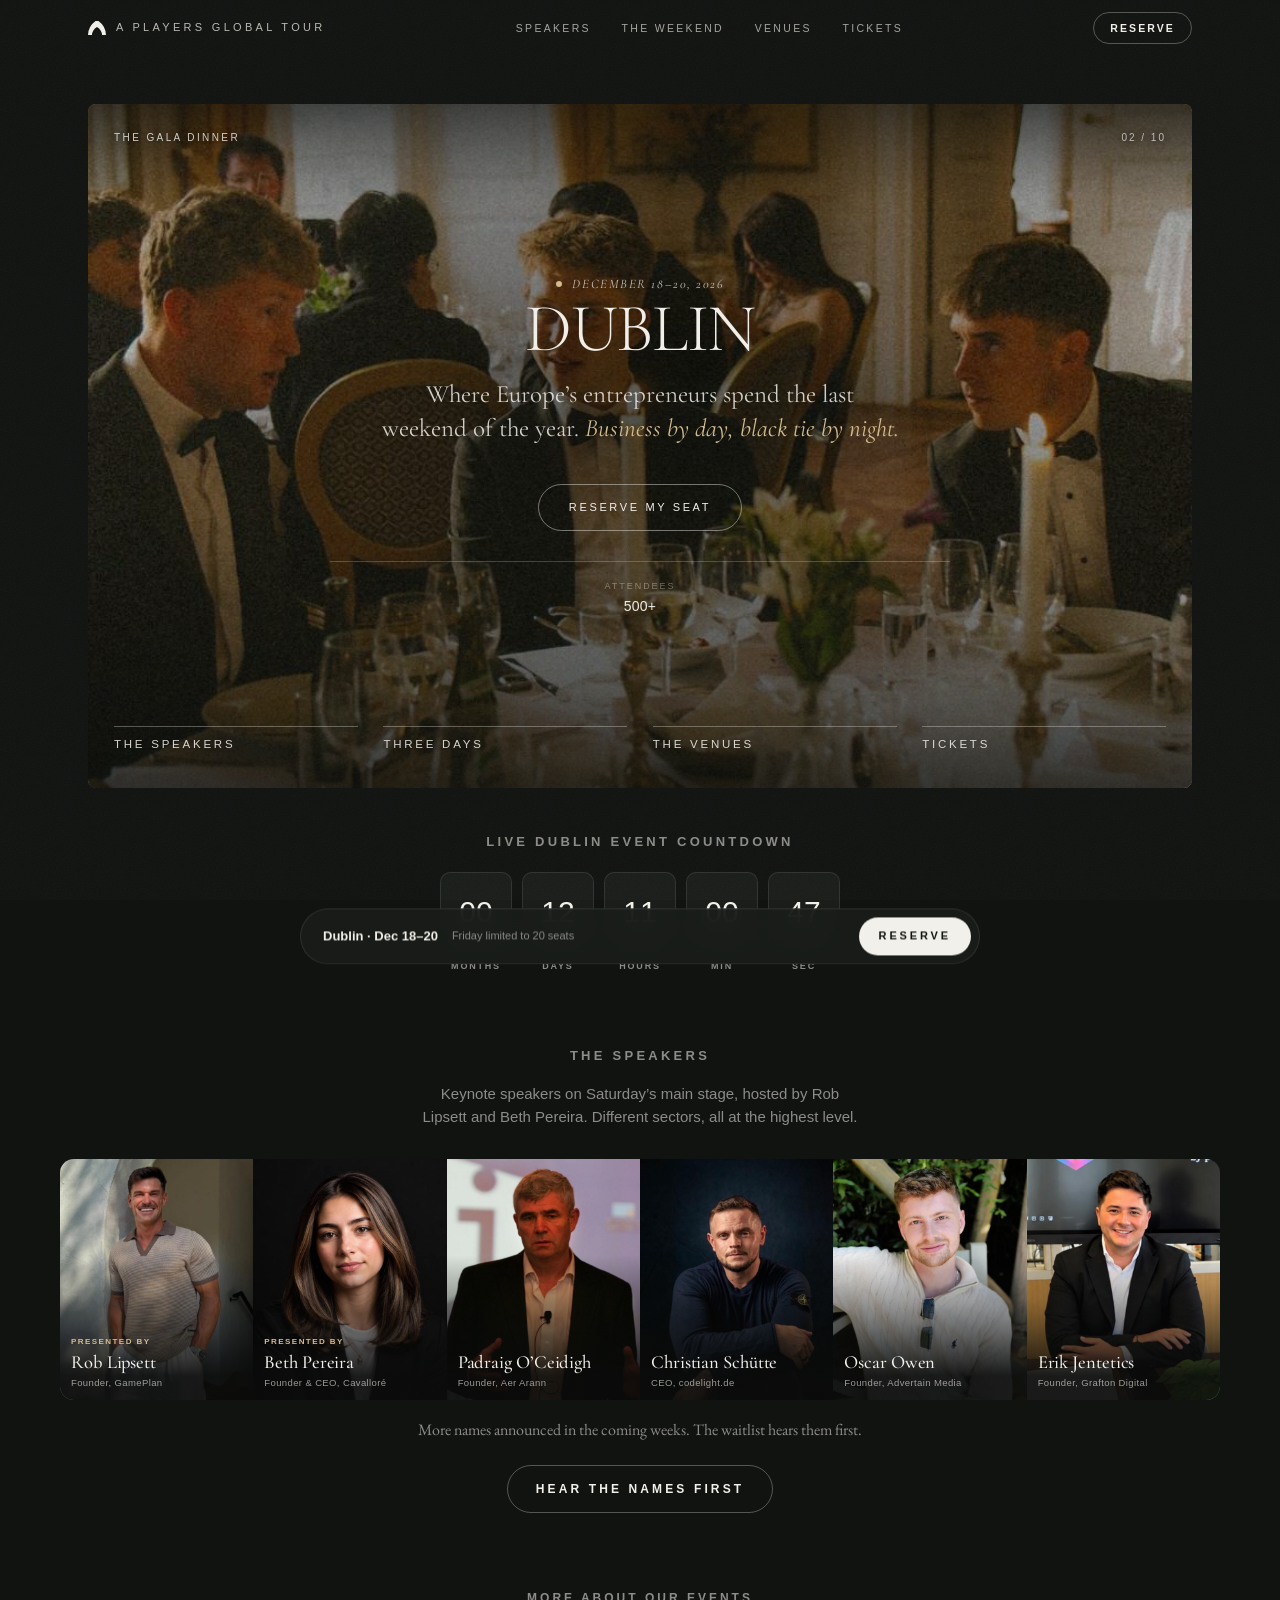
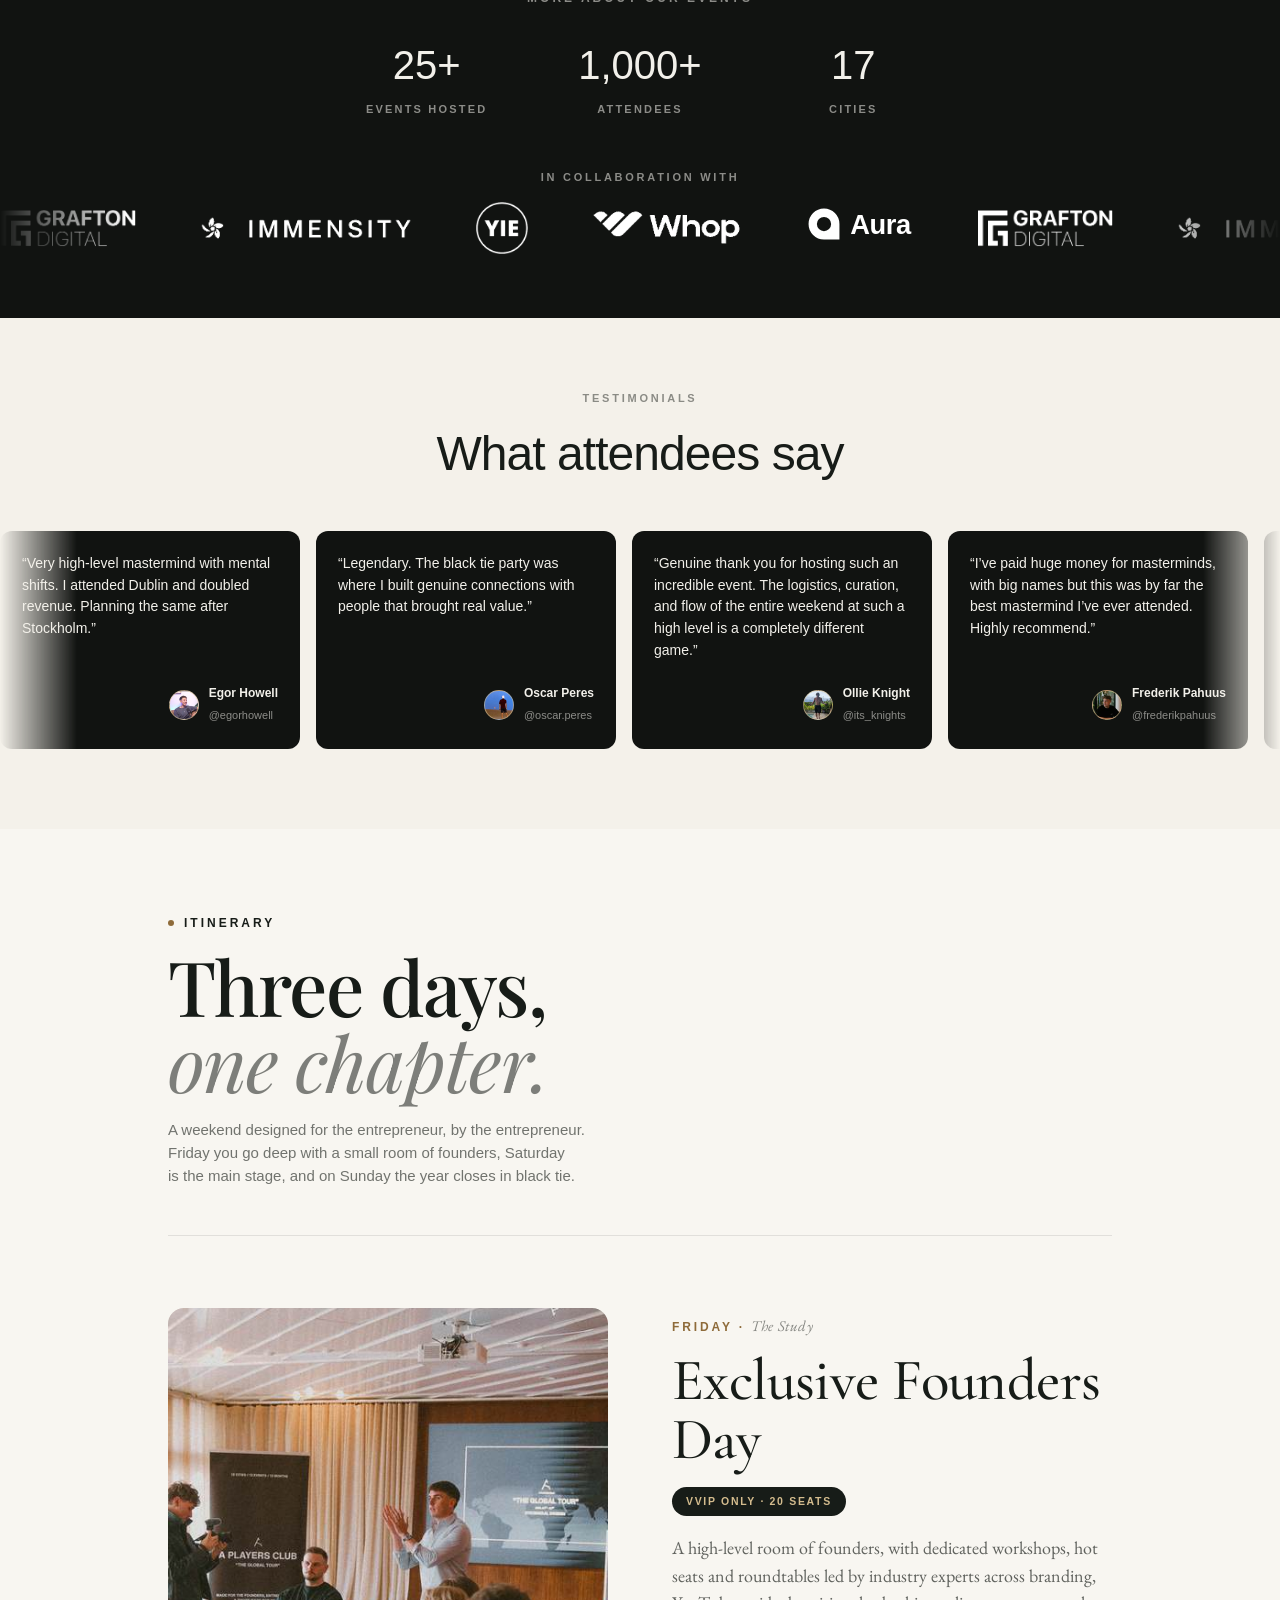
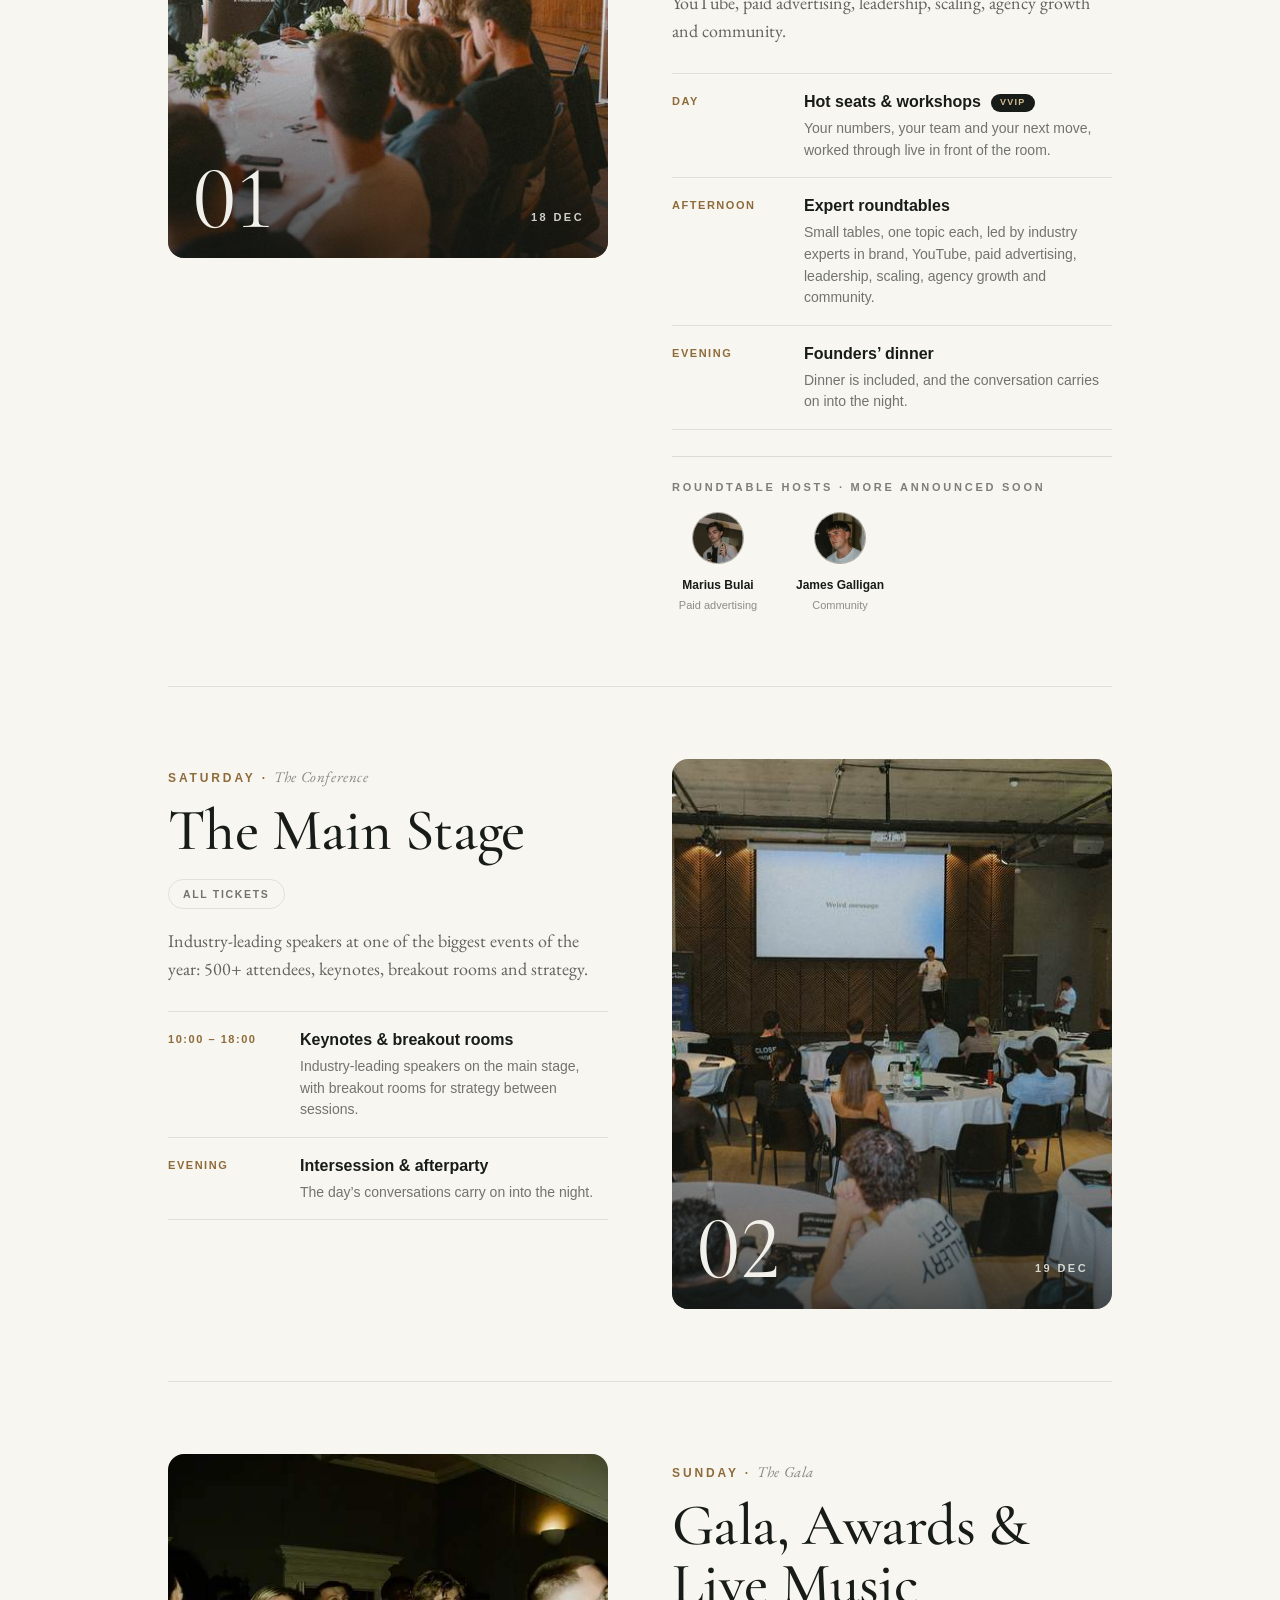
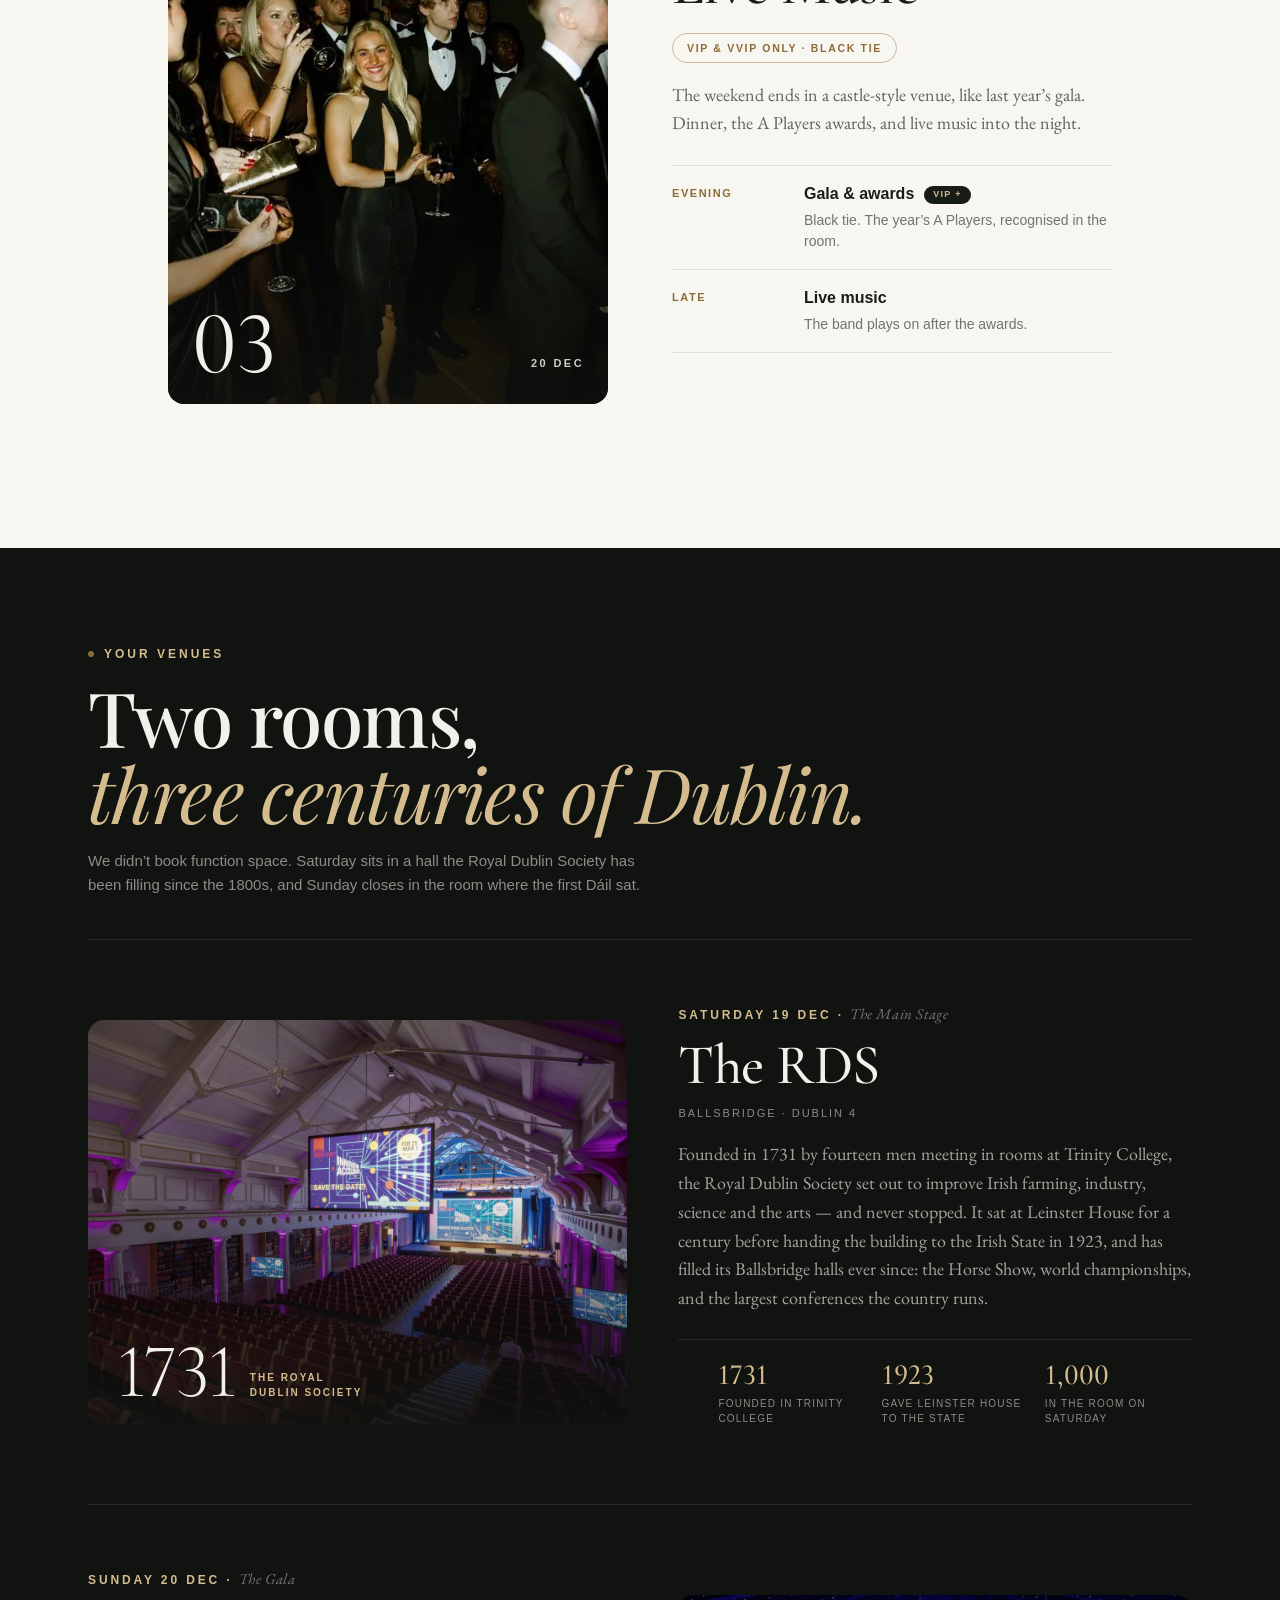
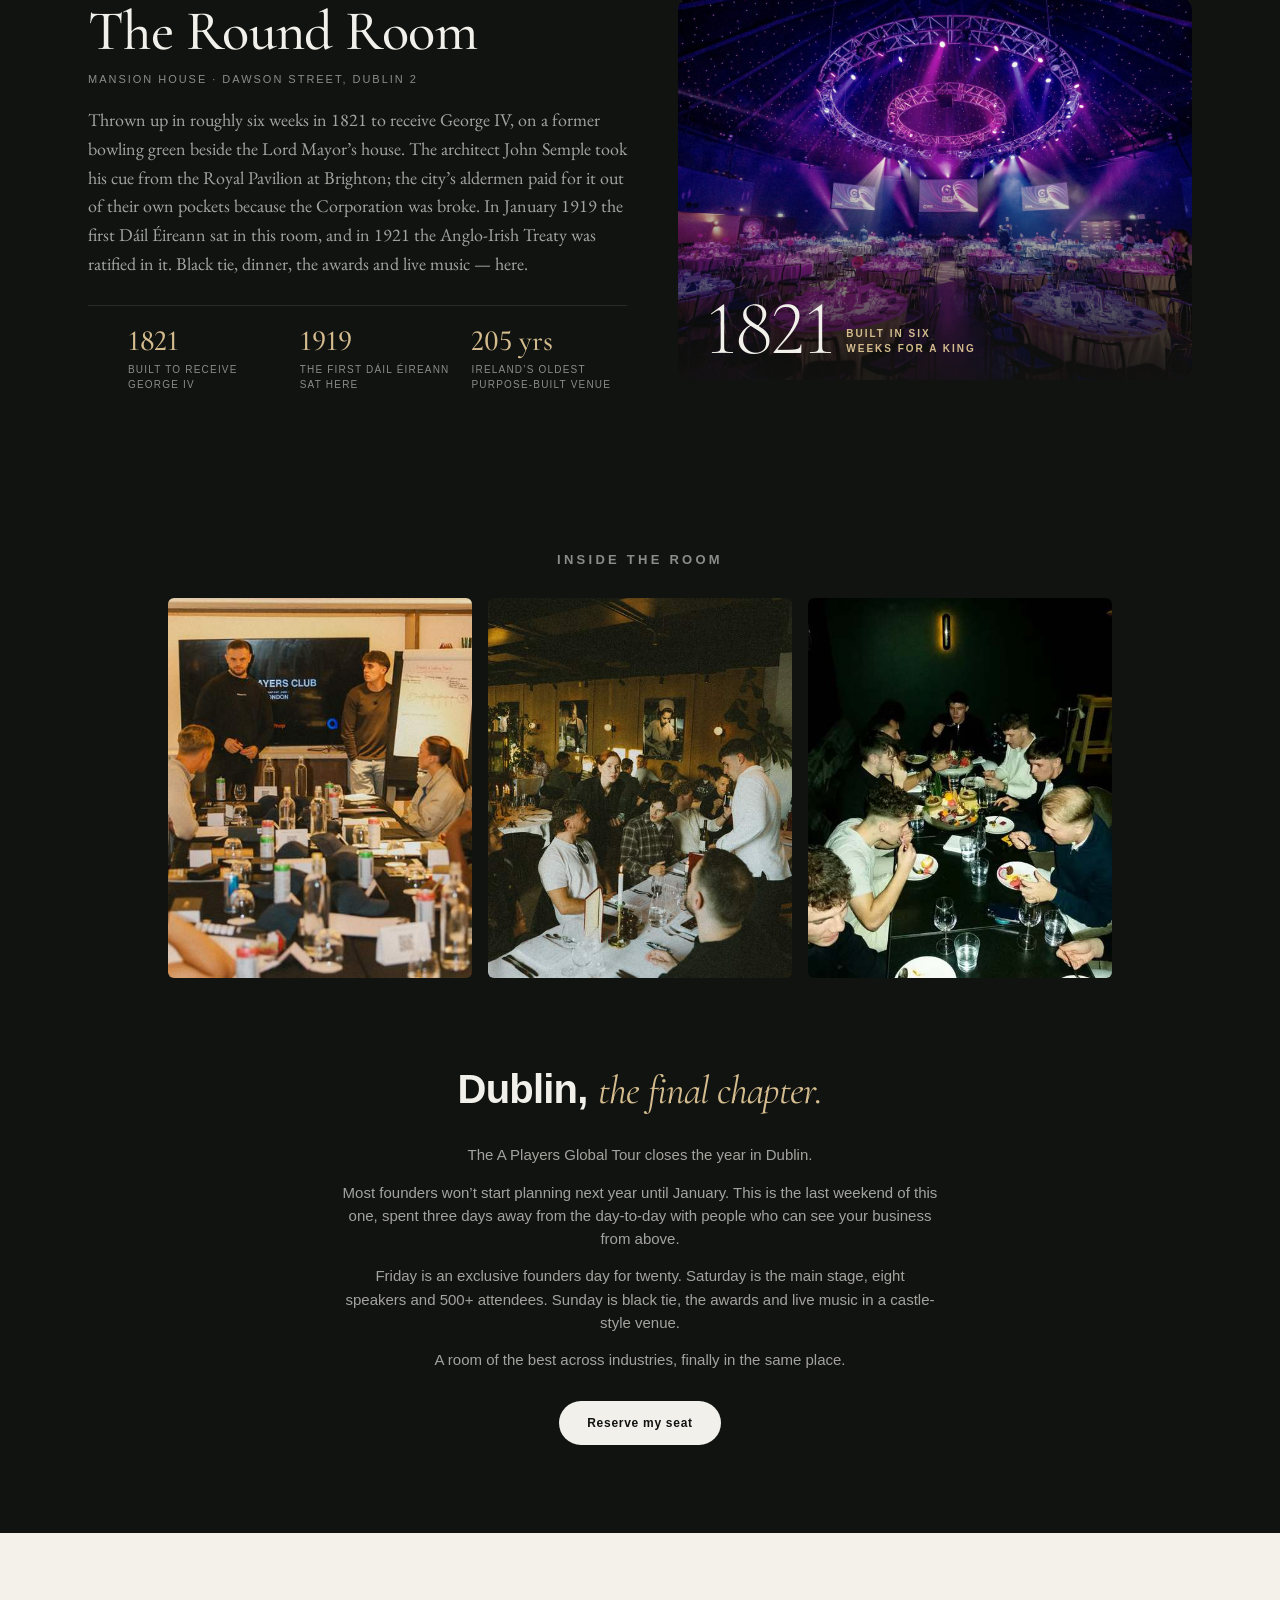
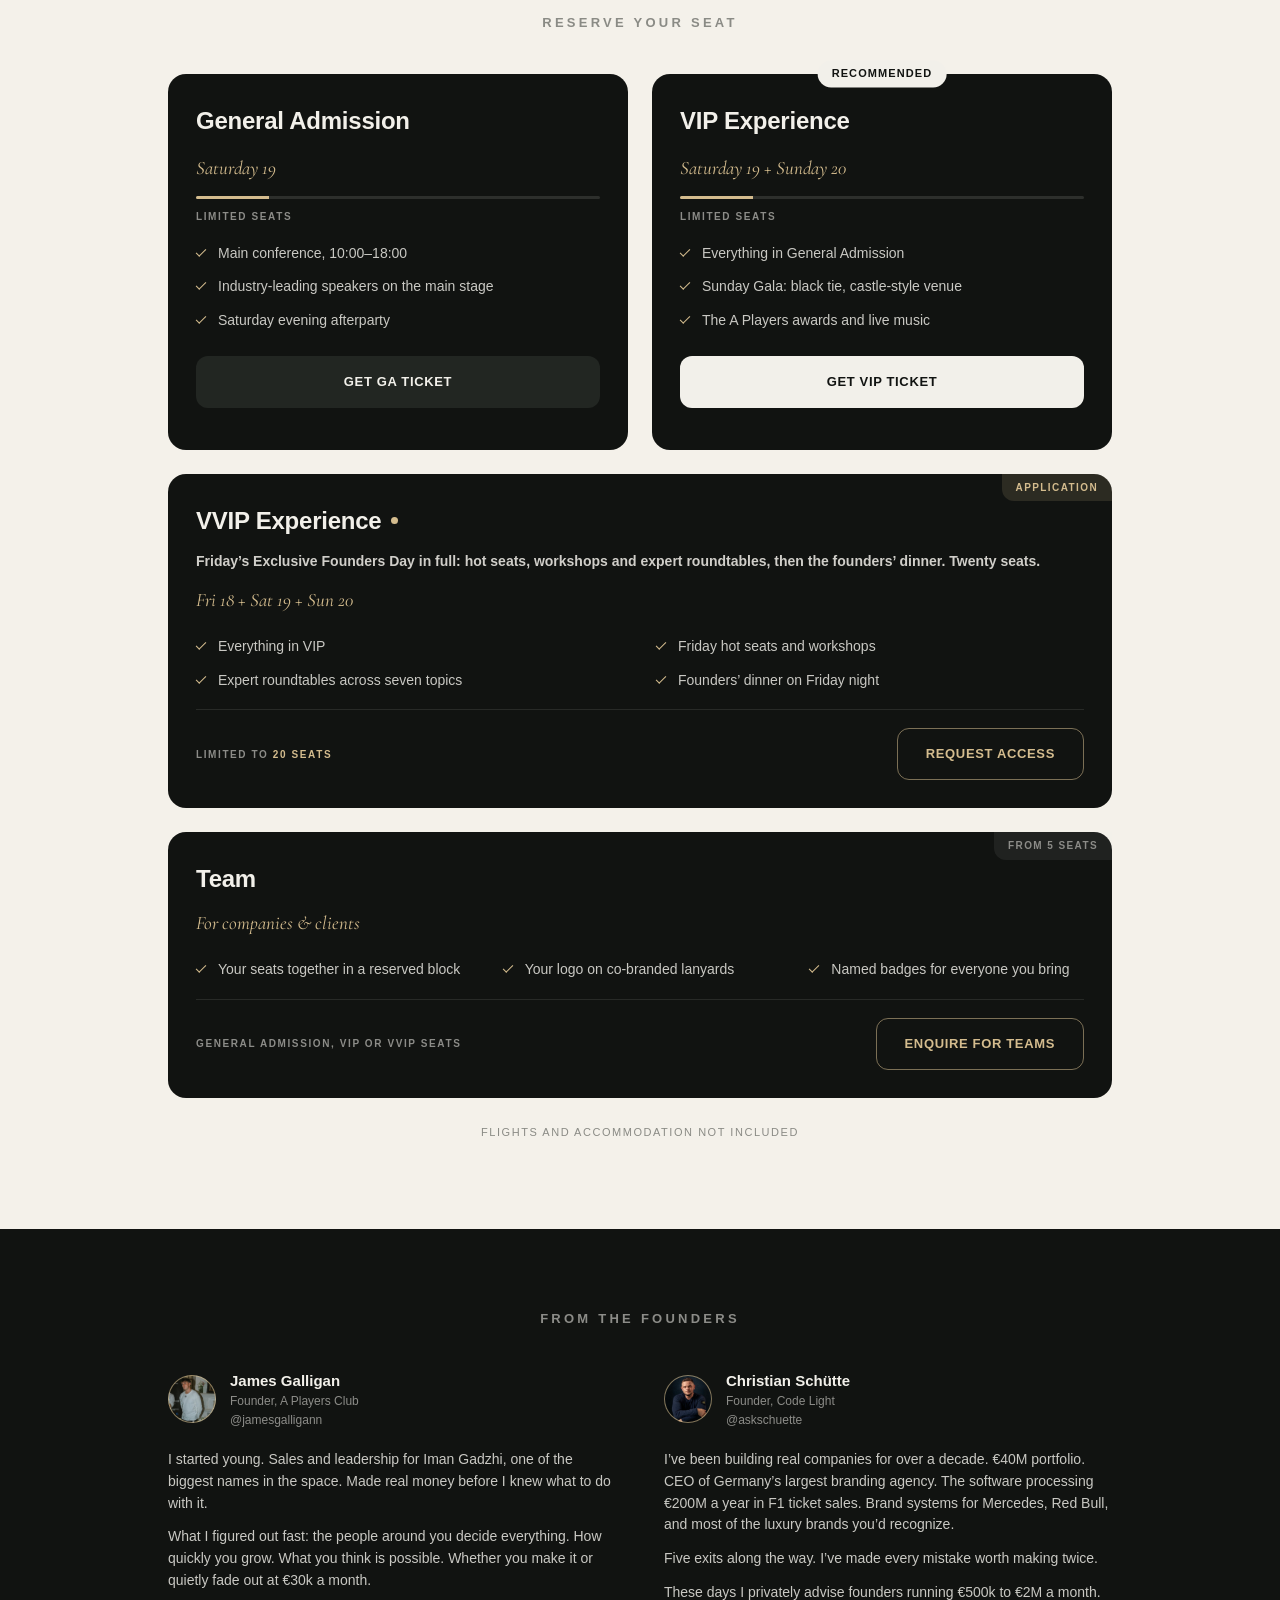
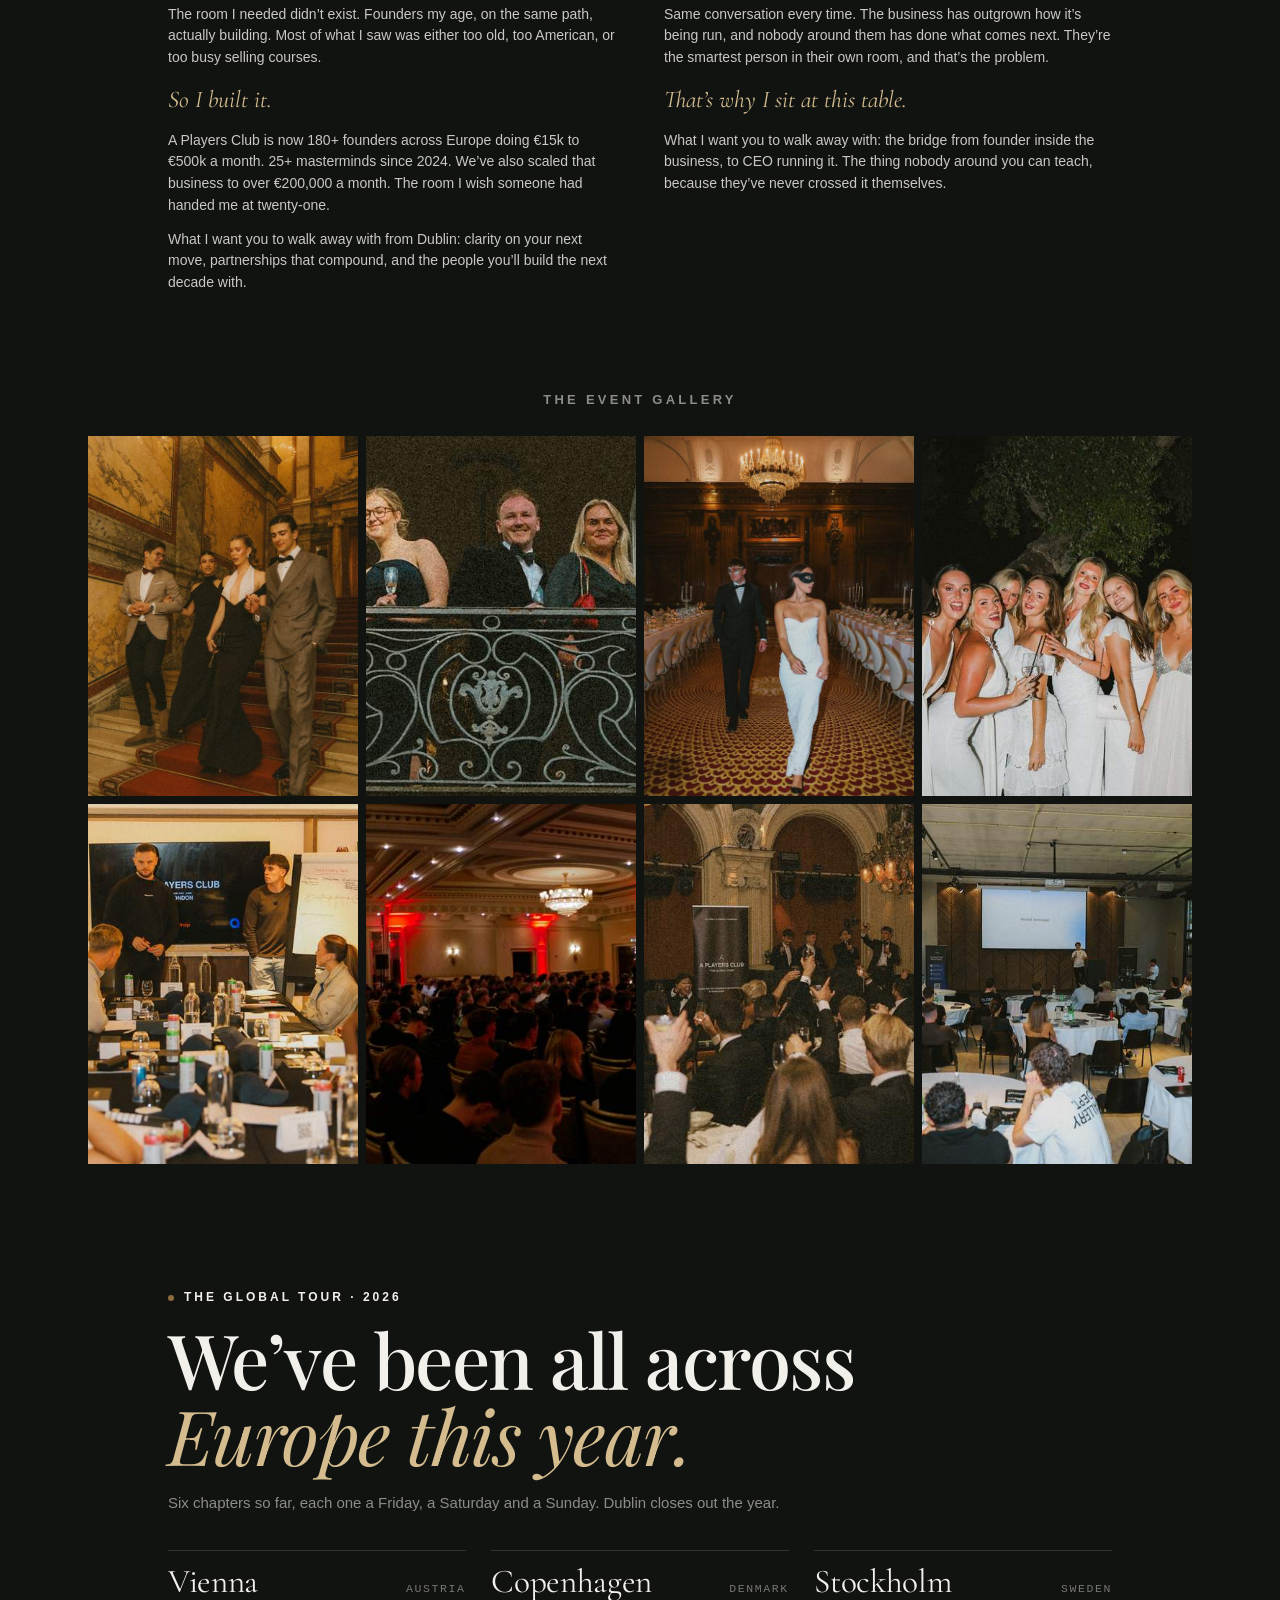
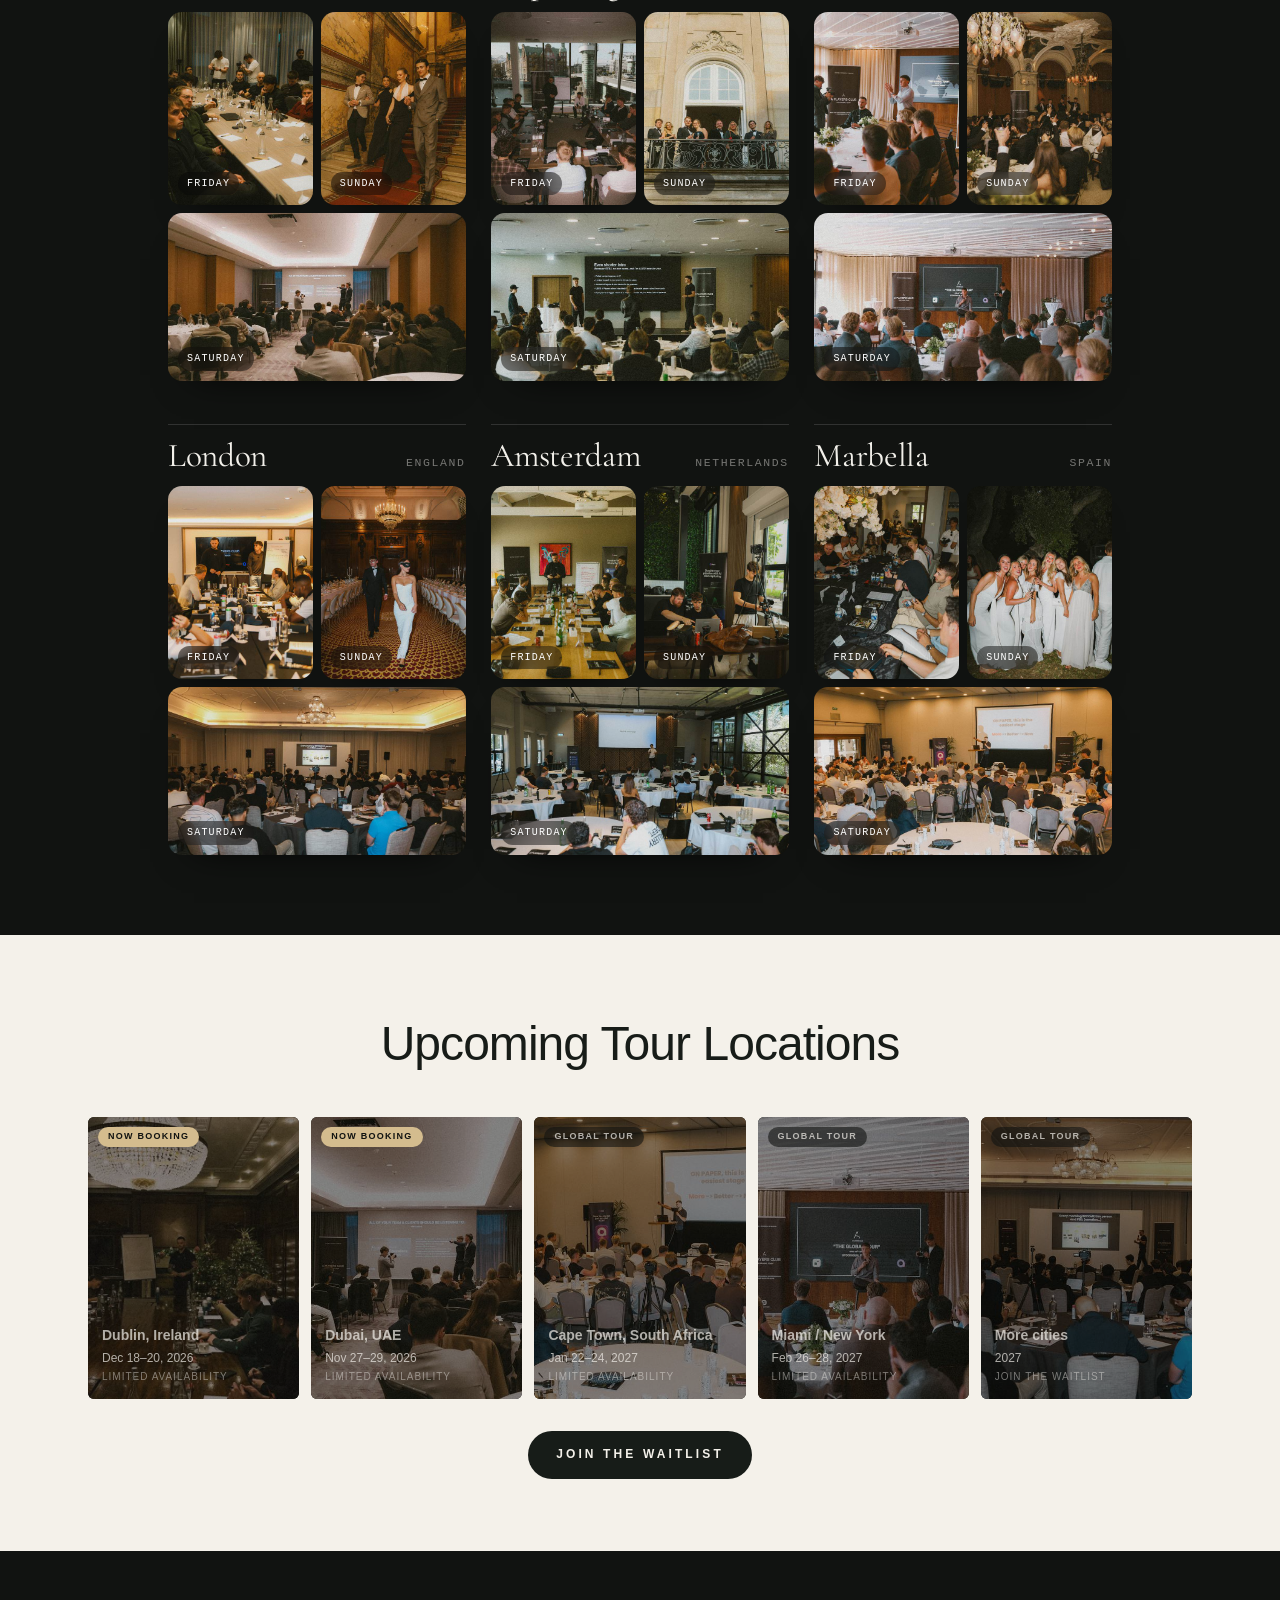
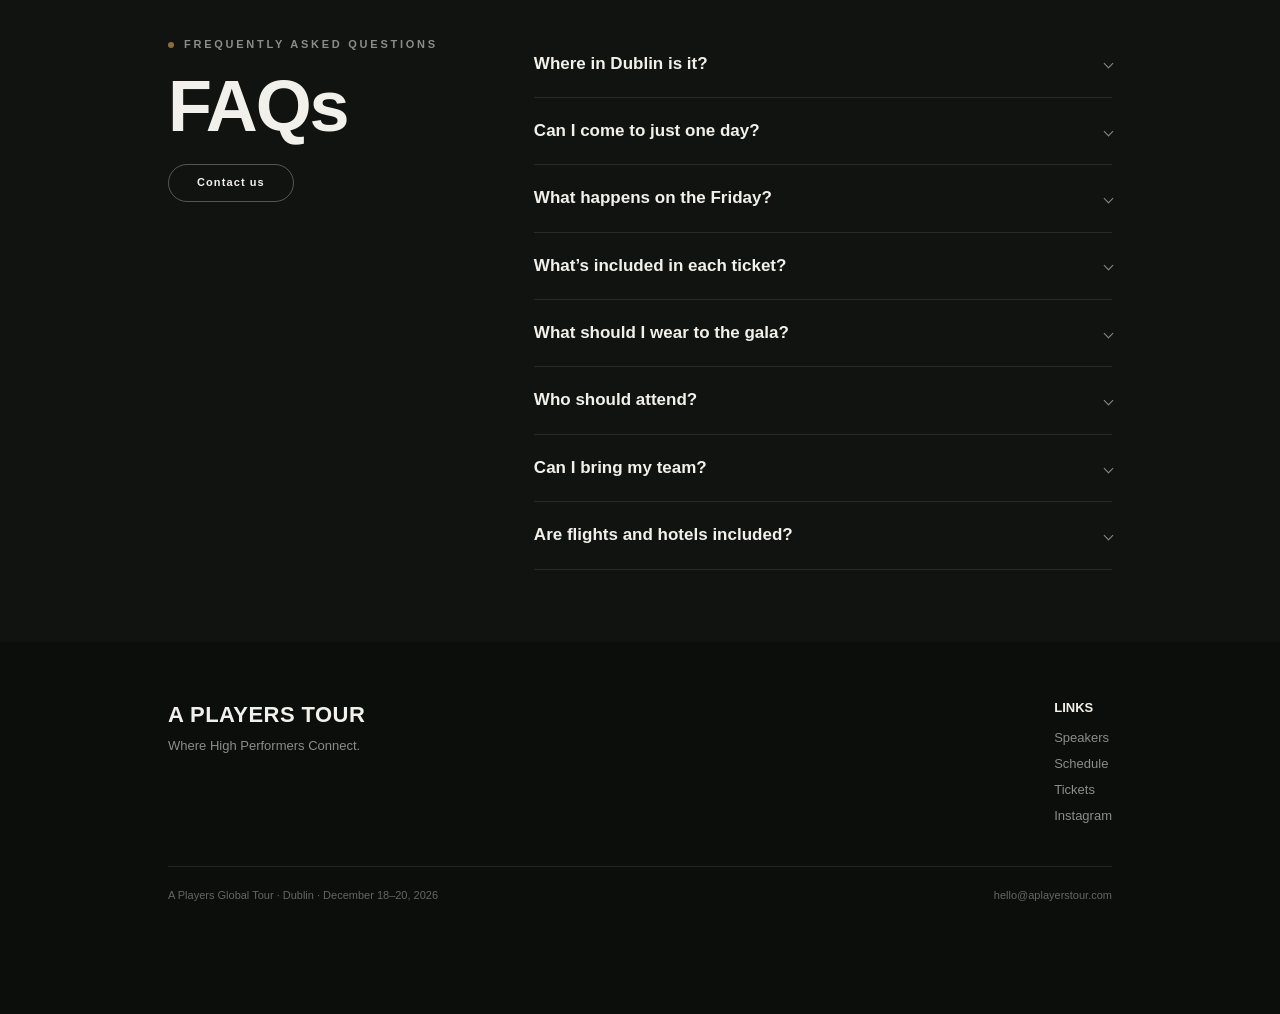
==== index.html @ 87f30434 "Act on the UX review: cut the repeats, open the doors A UX designer walked the site on a phone. Her " ====
<!doctype html>
<html lang="en">
<head>
<meta charset="utf-8">
<meta name="viewport" content="width=device-width, initial-scale=1, viewport-fit=cover">
<title>A Players Dublin · December 18–20, 2026</title>
<meta name="description" content="A Players Global Tour, Dublin. An exclusive founders day on Friday, the main stage on Saturday, and the black-tie gala on Sunday. December 18–20, 2026.">
<meta name="theme-color" content="#111311">
<!-- Google Tag Manager -->
<script>(function(w,d,s,l,i){w[l]=w[l]||[];w[l].push({'gtm.start':
new Date().getTime(),event:'gtm.js'});var f=d.getElementsByTagName(s)[0],
j=d.createElement(s),dl=l!='dataLayer'?'&l='+l:'';j.async=true;j.src=
'https://www.googletagmanager.com/gtm.js?id='+i+dl;f.parentNode.insertBefore(j,f);
})(window,document,'script','dataLayer','GTM-WL5TT2WF');</script>
<!-- End Google Tag Manager -->
<script>
  /* Every browser tag lives in GTM-WL5TT2WF. This file only pushes named
     events onto window.dataLayer; it never calls a vendor directly. */
  window.dataLayer = window.dataLayer || [];
  window.GTDL = (function () {
    var CITY = "dublin";
    var ID = "343bdc46-d940-4ce1-9dfb-e7068a5d6aea";
    var seen = {};
    function first(key) {
      if (seen[key]) return false;
      seen[key] = true;
      try {
        if (localStorage.getItem("gt_dl_" + key)) return false;
        localStorage.setItem("gt_dl_" + key, String(Date.now()));
      } catch (e) {}
      return true;
    }
    function push(name, fields) {
      var out = { event: name, event_city: CITY, event_id: ID };
      Object.keys(fields || {}).forEach(function (k) {
        var v = fields[k];
        if (v !== undefined && v !== null && v !== "") out[k] = v;
      });
      window.dataLayer.push(out);
      try { console.log("[dataLayer] " + name, JSON.stringify(out)); } catch (e) {}
      return out;
    }
    /* once per visitor, for the steps that are a milestone rather than an action */
    function once(name, fields) { return first(name) ? push(name, fields) : null; }
    /* once per key, for purchases: a refresh must not count twice */
    function onceFor(key, name, fields) { return first(name + ":" + key) ? push(name, fields) : null; }
    return { push: push, once: once, onceFor: onceFor, city: CITY, id: ID };
  })();
  document.addEventListener("DOMContentLoaded", function () {
    ["co-form", "tm-form", "vv-form"].forEach(function (id) {
      var f = document.getElementById(id);
      if (!f) return;
      var fire = function () { GTDL.once("event_form_start"); };
      f.addEventListener("focusin", fire);
      f.addEventListener("input", fire);
    });
  });
</script>
<meta property="og:title" content="A Players Dublin · December 18–20, 2026">
<meta property="og:description" content="Where Europe’s entrepreneurs spend the last weekend of the year. Business by day, black tie by night.">
<meta property="og:type" content="website">
<link rel="icon" href="favicon.ico" sizes="any">
<link rel="icon" type="image/svg+xml" href="favicon.svg">
<link rel="icon" type="image/png" sizes="16x16" href="favicon-16.png">
<link rel="icon" type="image/png" sizes="32x32" href="favicon-32.png">
<link rel="icon" type="image/png" sizes="48x48" href="favicon-48.png">
<link rel="apple-touch-icon" href="apple-touch-icon.png">
<link rel="preconnect" href="https://fonts.googleapis.com">
<link rel="preconnect" href="https://fonts.gstatic.com" crossorigin>
<link rel="stylesheet" href="https://fonts.googleapis.com/css2?family=Cormorant+Garamond:ital,wght@0,300;0,400;0,500;1,300;1,400&family=EB+Garamond:ital,wght@0,400;0,500;1,400&family=Playfair+Display:ital,wght@0,500;1,400&display=swap">
<script src="https://go.theaplayersclub.com/api/js/latest.js"></script>
<style>

  /* Layout, type and section order follow the London tour page
     (aplayerswaitlist.com/london). The rebrand shows through in the details:
     the Plateau mark, warm paper instead of white, an ink-green black,
     gold as the one accent, and the film grain. */
  :root {
    --bg: #111311;
    --card: #1A1D1A;
    --card-2: #222622;
    --fg: #F2F0EA;
    --mute: #8C8C88;
    --line: rgba(242,240,234,.1);
    --paper: #F4F1EA;
    --paper-2: #EAE5DA;
    --ink: #171C18;
    --ink-mute: rgba(23,28,24,.48);
    --line-lt: rgba(23,28,24,.1);
    --gold: #8E6B3A;
    --gold-lt: #D4BC8E;
    --sans: "Helvetica Neue", Helvetica, Arial, sans-serif;
    --mono: ui-monospace, Menlo, Consolas, monospace;
    --serif: "Cormorant Garamond", "EB Garamond", Georgia, serif;
    --garamond: "EB Garamond", Georgia, serif;
    --gut: clamp(20px, 4vw, 48px);
    --ease: cubic-bezier(.32,.72,0,1);
  }
  *, *::before, *::after { box-sizing: border-box; }
  html { -webkit-text-size-adjust: 100%; scroll-behavior: smooth; scroll-padding-top: 56px; }
  body { margin: 0; background: var(--bg); color: var(--fg); font-family: var(--sans); font-size: 16px; line-height: 1.55; -webkit-font-smoothing: antialiased; overflow-x: clip; }
  img { max-width: 100%; display: block; }
  a { color: inherit; text-decoration: none; }
  button { font: inherit; color: inherit; background: none; border: 0; cursor: pointer; }
  h1, h2, h3, h4, p { margin: 0; }
  .wrap { max-width: 1200px; margin-inline: auto; padding-inline: var(--gut); }
  .narrow { max-width: 1040px; }
  :focus-visible { outline: 1.5px solid var(--gold-lt); outline-offset: 3px; }
  .light { background: var(--paper); color: var(--ink); }

  .label { font-size: 13px; font-weight: 700; letter-spacing: .25em; text-transform: uppercase; color: var(--mute); text-align: center; }
  .dot-label { display: inline-flex; align-items: center; gap: 10px; font-size: 12px; font-weight: 700; letter-spacing: .25em; text-transform: uppercase; }
  .dot-label::before { content: ""; width: 6px; height: 6px; border-radius: 50%; background: var(--gold); }

  .pill { display: inline-flex; align-items: center; justify-content: center; gap: 8px; min-height: 48px; padding: 0 28px; border-radius: 999px; font-size: 12px; font-weight: 600; letter-spacing: .26em; text-transform: uppercase; transition: background .4s var(--ease), color .4s var(--ease), border-color .4s var(--ease), transform .4s var(--ease); }
  .pill:active { transform: scale(.98); }
  .pill.white { background: var(--fg); color: var(--bg); }
  .pill.white:hover { background: var(--gold-lt); }
  .pill.ghost { border: 1px solid rgba(242,240,234,.3); color: var(--fg); }
  .pill.ghost:hover { border-color: var(--gold-lt); color: var(--gold-lt); }
  .pill.black { background: var(--ink); color: var(--paper); }
  .pill.black:hover { background: var(--gold); }

  .grain { position: fixed; inset: 0; z-index: 90; pointer-events: none; opacity: .04;
    background-image: url("data:image/svg+xml,%3Csvg xmlns='http://www.w3.org/2000/svg' width='160' height='160'%3E%3Cfilter id='n'%3E%3CfeTurbulence type='fractalNoise' baseFrequency='.85' numOctaves='3'/%3E%3C/filter%3E%3Crect width='160' height='160' filter='url(%23n)'/%3E%3C/svg%3E"); }

  /* ---------- nav ---------- */
  .nav { position: fixed; z-index: 50; top: 0; left: 0; right: 0; padding-top: env(safe-area-inset-top, 0px); transition: background .5s var(--ease), border-color .5s var(--ease); border-bottom: 1px solid transparent; }
  .nav.solid { background: rgba(17,19,17,.88); -webkit-backdrop-filter: blur(14px); backdrop-filter: blur(14px); border-color: var(--line); }
  .nav-in { display: flex; align-items: center; justify-content: space-between; height: 56px; }
  .brand { display: flex; align-items: center; gap: 10px; font-size: 11px; letter-spacing: .3em; text-transform: uppercase; color: rgba(242,240,234,.75); }
  .brand svg { width: 18px; height: auto; color: var(--fg); }
  .nav .pill { min-height: 32px; padding: 0 16px; font-size: 10.5px; letter-spacing: .2em; }

  /* ---------- hero ---------- */
  .hero { position: relative; min-height: 100svh; display: flex; flex-direction: column; justify-content: flex-end; overflow: hidden; }
  .hero-bg { position: absolute; inset: 0; }
  .hero-bg .bg { background-position: 50% 42%; filter: saturate(.78) brightness(.6); }
  .hero-bg::after { content: ""; position: absolute; inset: 0; background: linear-gradient(180deg, rgba(17,19,17,.55) 0%, rgba(17,19,17,.2) 30%, rgba(17,19,17,.75) 62%, var(--bg) 96%); }
  .hero-in { position: relative; z-index: 1; width: 100%; padding-block: 120px 40px; }
  .live { display: flex; align-items: center; gap: 10px; font-family: var(--serif); font-style: italic; font-size: 13px; letter-spacing: .12em; text-transform: uppercase; color: rgba(242,240,234,.8); }
  .live::before { content: ""; width: 6px; height: 6px; border-radius: 50%; background: var(--gold-lt); animation: pulse 2.4s ease-in-out infinite; }
  @keyframes pulse { 50% { opacity: .3; } }
  .city { font-family: var(--serif); font-weight: 300; font-size: clamp(88px, 13vw, 168px); line-height: .9; letter-spacing: -.02em; text-transform: uppercase; margin: 14px 0 0 -.03em; }
  .tag-row { display: flex; align-items: center; gap: 16px; margin-top: 18px; }
  .tag-row::before, .tag-row::after { content: ""; flex: 1; height: 1px; background: var(--line); }
  .tag-row::before { flex: 0 0 15%; }
  .tag-row span { font-size: 10px; letter-spacing: .4em; text-transform: uppercase; color: var(--gold-lt); }
  .hero .pill.white { width: 100%; min-height: 52px; margin-top: 26px; }
  .facts { display: flex; gap: clamp(28px, 6vw, 72px); margin-top: 26px; padding-top: 18px; border-top: 1px solid var(--line); }
  .facts div { display: grid; gap: 2px; }
  .facts span { font-size: 9px; font-weight: 500; letter-spacing: .22em; text-transform: uppercase; color: rgba(242,240,234,.4); }
  .facts b { font-size: 14px; font-weight: 500; letter-spacing: .02em; }

  /* ---------- countdown ---------- */
  .countdown { padding-block: 44px 24px; }
  .count-units { display: flex; justify-content: center; gap: 10px; margin-top: 20px; }
  .count-units div { display: grid; justify-items: center; gap: 8px; }
  .count-units b { display: grid; place-items: center; width: clamp(54px, 7vw, 72px); height: clamp(60px, 8vw, 80px); border-radius: 10px; background: var(--card); border: 1px solid var(--line); font-size: clamp(22px, 3vw, 30px); font-weight: 500; font-variant-numeric: tabular-nums; }
  .count-units span { font-size: 9px; font-weight: 700; letter-spacing: .2em; text-transform: uppercase; color: var(--mute); }

  /* ---------- speakers ---------- */
  .speakers { padding-block: 48px 40px; }
  .srail { overflow: hidden; margin-top: 26px; -webkit-mask-image: linear-gradient(90deg, transparent, #000 5%, #000 95%, transparent); mask-image: linear-gradient(90deg, transparent, #000 5%, #000 95%, transparent); }
  .strack { display: flex; gap: 16px; width: max-content; padding-right: 16px; animation: slide 60s linear infinite; }
  .srail:hover .strack { animation-play-state: paused; }
  @keyframes slide { to { transform: translateX(-50%); } }
  .spk { width: 220px; flex: none; display: grid; grid-template-rows: auto auto auto 1fr auto; gap: 4px; }
  .spk .ph { aspect-ratio: 3 / 4; border-radius: 10px; overflow: hidden; background: var(--card); margin-bottom: 10px; display: grid; place-items: center; }
  .spk .ph svg { width: 52%; height: auto; color: rgba(212,188,142,.45); }
  .spk h3 { font-size: 14px; font-weight: 700; }
  .spk .handle { font-size: 12px; color: var(--mute); min-height: 1.4em; }
  .spk p { font-size: 12px; line-height: 1.5; color: rgba(242,240,234,.7); margin-top: 4px; }
  .spk .area { font-size: 11px; letter-spacing: .15em; text-transform: uppercase; color: rgba(140,140,136,.65); margin-top: 8px; }
  .spk.guest .ph { border: 1px dashed rgba(212,188,142,.45); background: var(--card); text-align: center; align-content: center; gap: 6px; }
  .spk.guest .ph i { font-family: var(--serif); font-size: 26px; color: var(--gold-lt); }
  .spk.guest .ph small { font-size: 10px; letter-spacing: .2em; text-transform: uppercase; color: var(--mute); }

  /* ---------- stats ---------- */
  .stats-sec { padding-block: 36px 64px; }
  .stats { display: grid; grid-template-columns: repeat(3, minmax(0, 1fr)); max-width: 640px; margin: 26px auto 0; text-align: center; }
  .stats b { display: block; font-size: clamp(28px, 4vw, 40px); font-weight: 300; }
  .stats span { font-size: 11px; font-weight: 700; letter-spacing: .2em; text-transform: uppercase; color: var(--mute); }
  .logos { overflow: hidden; margin-top: 44px; -webkit-mask-image: linear-gradient(90deg, transparent, #000 10%, #000 90%, transparent); mask-image: linear-gradient(90deg, transparent, #000 10%, #000 90%, transparent); }
  .logos .track { display: flex; width: max-content; animation: slide 56s linear infinite; }
  .logos ul { display: flex; align-items: center; gap: clamp(44px, 5vw, 76px); margin: 0; padding: 0 clamp(22px, 2.5vw, 38px) 0 0; list-style: none; }
  .logos img, .logos svg { width: auto; height: var(--h, 26px); opacity: 1; }

  /* ---------- testimonials ---------- */
  .testi { padding-block: 72px 80px; }
  .testi .label { color: var(--ink-mute); font-size: 11px; }
  .h-sans { font-size: clamp(32px, 4.4vw, 48px); font-weight: 300; letter-spacing: -.02em; text-align: center; margin-top: 10px; }
  .qrail { overflow: hidden; margin-top: 40px; -webkit-mask-image: linear-gradient(90deg, transparent, #000 6%, #000 94%, transparent); mask-image: linear-gradient(90deg, transparent, #000 6%, #000 94%, transparent); }
  .qtrack { display: flex; gap: 16px; width: max-content; padding-right: 16px; animation: slide 80s linear infinite; }
  .qrail:hover .qtrack { animation-play-state: paused; }
  .q { width: 300px; flex: none; margin: 0; padding: 22px; border-radius: 12px; background: var(--bg); color: var(--fg); display: grid; grid-template-rows: 1fr auto; gap: 22px; }
  .q p { font-size: 14px; line-height: 1.55; }
  .q figcaption { display: flex; align-items: center; justify-content: flex-end; gap: 10px; }
  .q .av { flex: none; width: 30px; height: 30px; border-radius: 50%; background: var(--img) center/cover; border: 1px solid rgba(212,188,142,.6); }
  .q b { display: block; font-size: 12px; font-weight: 700; }
  .q em { font-style: normal; font-size: 11px; color: var(--mute); }

  /* ---------- itinerary ---------- */
  .itin { background: #F8F6F1; color: var(--ink); padding-block: 80px 72px; }
  .h-serif { font-family: "Playfair Display", var(--serif); font-size: clamp(44px, 6vw, 76px); font-weight: 500; line-height: 1; letter-spacing: -.02em; margin-top: 14px; }
  .h-serif em { display: block; font-weight: 400; color: rgba(23,28,24,.55); }
  .itin .intro { max-width: 600px; margin-top: 18px; color: rgba(23,28,24,.6); font-size: 15px; }
  .chap { display: grid; grid-template-columns: minmax(0, 1fr) minmax(0, 1fr); gap: clamp(28px, 5vw, 72px); align-items: start; padding-block: clamp(40px, 6vw, 72px); border-top: 1px solid var(--line-lt); }
  .chap:first-of-type { margin-top: 48px; }
  .chap:nth-of-type(even) .chap-shot { order: 2; }
  .chap-shot { position: sticky; top: 88px; margin: 0; aspect-ratio: 4 / 5; border-radius: 16px; overflow: hidden; background: var(--paper-2); }
  .chap-shot::after { content: ""; position: absolute; inset: 0; background: linear-gradient(180deg, rgba(17,19,17,0) 55%, rgba(17,19,17,.7) 100%); }
  .chap-shot figcaption { position: absolute; inset: auto 24px 22px; z-index: 1; display: flex; align-items: flex-end; justify-content: space-between; color: var(--fg); }
  .chap-n { font-family: var(--serif); font-size: clamp(64px, 7vw, 96px); font-weight: 400; line-height: 1; font-variant-numeric: lining-nums; font-feature-settings: "lnum" 1; margin-bottom: -.08em; }
  .chap-d { font-size: 11px; font-weight: 700; letter-spacing: .22em; text-transform: uppercase; color: rgba(242,240,234,.85); padding-bottom: 10px; }
  .chap-body { padding-top: 6px; }
  .chap-k { font-size: 12px; font-weight: 700; letter-spacing: .24em; text-transform: uppercase; color: var(--gold); }
  .chap-k em { font-family: var(--garamond); font-style: italic; font-weight: 400; font-size: 15px; letter-spacing: .04em; text-transform: none; color: rgba(23,28,24,.5); }
  .chap h3 { font-family: var(--serif); font-size: clamp(40px, 4.6vw, 60px); font-weight: 500; line-height: 1; letter-spacing: -.01em; margin-top: 14px; }
  .chip-access { display: inline-flex; margin-top: 18px; padding: 6px 14px; border-radius: 999px; font-size: 10.5px; font-weight: 700; letter-spacing: .16em; text-transform: uppercase; }
  .chip-access.vvip { background: var(--ink); color: var(--gold-lt); }
  .chip-access.vip { border: 1px solid rgba(142,107,58,.45); color: var(--gold); }
  .chip-access.all { border: 1px solid var(--line-lt); color: rgba(23,28,24,.6); }
  .chap .desc { font-family: var(--garamond); font-size: 18px; line-height: 1.55; color: rgba(23,28,24,.68); margin-top: 18px; }
  .run { list-style: none; margin: 28px 0 0; padding: 0; border-top: 1px solid var(--line-lt); }
  .run li { display: grid; grid-template-columns: 116px minmax(0, 1fr); gap: 16px; padding-block: 16px; border-bottom: 1px solid var(--line-lt); }
  .run .tm { font-size: 11px; font-weight: 700; letter-spacing: .14em; text-transform: uppercase; color: var(--gold); padding-top: 3px; }
  .run b { display: block; font-size: 16px; font-weight: 600; }
  .run p { font-size: 14px; color: rgba(23,28,24,.6); margin-top: 3px; }
  .run .vv { display: inline-block; margin-left: 10px; padding: 2px 9px; border-radius: 999px; background: var(--ink); color: var(--gold-lt); font-style: normal; font-size: 9px; font-weight: 700; letter-spacing: .14em; text-transform: uppercase; vertical-align: 2px; }
  @media (max-width: 720px) {
    .chap h3 { font-size: 38px; }
    .chap .desc { font-size: 17px; }
    .run li { grid-template-columns: minmax(0, 1fr); gap: 4px; padding-block: 14px; }
    .run .tm { padding-top: 0; }
    .run .vv { display: table; margin: 6px 0 2px; }
  }

  /* ---------- venues (London folds these into the days; Dubai has four) ---------- */
  .venues { display: grid; grid-template-columns: repeat(4, minmax(0, 1fr)); gap: 12px; margin-top: 48px; }
  .venue { border-radius: 12px; background: #fff; border: 1px solid var(--line-lt); padding: 20px; display: grid; gap: 6px; align-content: start; }
  .venue .when { font-size: 10px; font-weight: 600; letter-spacing: .2em; text-transform: uppercase; color: var(--gold); }
  .venue h3 { font-family: var(--serif); font-size: 24px; font-weight: 500; line-height: 1.1; }
  .venue p { font-size: 13px; color: rgba(23,28,24,.6); }
  .venue .st { margin-top: 6px; font-size: 10px; font-weight: 700; letter-spacing: .14em; text-transform: uppercase; color: rgba(23,28,24,.4); }

  /* ---------- inside the room ---------- */
  .room { padding-block: 72px 32px; }
  .room-grid { display: grid; grid-template-columns: repeat(3, minmax(0, 1fr)); gap: 16px; margin-top: 28px; }
  .room-grid div { aspect-ratio: 4 / 5; border-radius: 6px; overflow: hidden; background: var(--card); }
  .room-grid div { position: relative; }

  /* ---------- the city ---------- */
  .city-sec { padding-block: 48px 88px; text-align: center; }
  .city-sec h2 { font-size: clamp(28px, 3.6vw, 40px); font-weight: 700; letter-spacing: -.02em; }
  .city-sec h2 em { font-family: var(--serif); font-weight: 400; font-style: italic; color: var(--gold-lt); }
  .city-copy { max-width: 600px; margin: 22px auto 0; display: grid; gap: 14px; font-size: 15px; color: rgba(242,240,234,.65); }
  .city-sec .pill { margin-top: 30px; background: var(--fg); color: var(--bg); min-height: 44px; font-size: 12px; letter-spacing: .06em; text-transform: none; font-weight: 600; }
  .city-sec .pill:hover { background: var(--gold-lt); }

  /* ---------- tickets ---------- */
  .tickets { padding-block: 80px 88px; }
  .tickets .label { color: var(--ink-mute); }
  .tix { display: grid; grid-template-columns: repeat(2, minmax(0, 1fr)); gap: 24px; margin-top: 40px; }
  .tcard { position: relative; border-radius: 18px; background: var(--bg); color: var(--fg); padding: 28px; display: grid; grid-template-rows: auto auto auto auto 1fr auto; gap: 14px; }
  .tcard h3 { font-size: 24px; font-weight: 700; letter-spacing: -.01em; }
  .tcard .price { font-size: 40px; font-weight: 300; letter-spacing: -.02em; line-height: 1; }
  .tcard .price small { font-size: 12px; font-weight: 500; letter-spacing: .12em; text-transform: uppercase; color: var(--mute); margin-left: 6px; }
  .tcard .days { font-family: var(--serif); font-style: italic; font-size: 19px; color: var(--gold-lt); }
  .ticks { list-style: none; margin: 4px 0 0; padding: 0; display: grid; gap: 12px; align-content: start; }
  .ticks li { display: flex; gap: 12px; align-items: flex-start; font-size: 14px; color: rgba(242,240,234,.82); }
  .ticks li::before { content: ""; flex: none; width: 10px; height: 5px; margin-top: 6px; border-left: 1.5px solid var(--gold-lt); border-bottom: 1.5px solid var(--gold-lt); transform: rotate(-45deg); }
  .tbtn { display: grid; place-items: center; min-height: 52px; border-radius: 12px; font-size: 13px; font-weight: 700; letter-spacing: .05em; text-transform: uppercase; margin-top: 10px; transition: background .4s var(--ease), color .4s var(--ease); }
  .tbtn.dim { background: var(--card-2); color: var(--fg); }
  .tbtn.dim:hover { background: #2E332E; }
  .tbtn.bright { background: var(--fg); color: var(--bg); }
  .tbtn.bright:hover { background: var(--gold-lt); }
  .rec { position: absolute; top: 0; left: 50%; transform: translate(-50%, -50%); padding: 5px 14px; border-radius: 999px; background: var(--fg); color: var(--bg); font-size: 11px; font-weight: 700; letter-spacing: .1em; text-transform: uppercase; white-space: nowrap; }
  .vvip { grid-column: 1 / -1; grid-template-columns: minmax(0, 1fr) minmax(0, 1fr); grid-template-rows: none; gap: 18px 40px; overflow: hidden; }
  .vvip .excl { position: absolute; top: 0; right: 0; padding: 6px 14px; border-bottom-left-radius: 12px; background: rgba(212,188,142,.14); color: var(--gold-lt); font-size: 10px; font-weight: 700; letter-spacing: .14em; text-transform: uppercase; }
  .vvip h3 { display: flex; align-items: center; gap: 10px; }
  .vvip h3::after { content: ""; width: 7px; height: 7px; border-radius: 50%; background: var(--gold-lt); }
  .vvip .lead { font-size: 14px; font-weight: 600; color: rgba(242,240,234,.85); }
  .vvip .head-col { display: grid; gap: 12px; align-content: start; grid-column: 1 / -1; }
  .vvip .ticks { grid-template-columns: repeat(2, minmax(0, 1fr)); grid-column: 1 / -1; column-gap: 32px; }
  .vvip .foot-row { grid-column: 1 / -1; display: flex; flex-wrap: wrap; justify-content: space-between; align-items: center; gap: 16px; padding-top: 18px; border-top: 1px solid var(--line); }
  .vvip .foot-row span { font-size: 10px; font-weight: 700; letter-spacing: .16em; text-transform: uppercase; color: var(--mute); }
  .vvip .foot-row b { color: var(--gold-lt); }
  .tbtn.gold { border: 1px solid rgba(212,188,142,.55); color: var(--gold-lt); padding: 0 28px; margin: 0; }
  .tbtn.gold:hover { background: var(--gold-lt); color: var(--bg); }
  .member-note { display: flex; width: max-content; max-width: 100%; margin: 22px auto 0; align-items: center; gap: 12px; padding: 6px 16px 6px 6px; border-radius: 999px; border: 1px solid rgba(142,107,58,.35); background: rgba(142,107,58,.06); font-size: 13px; color: var(--ink); }
  .member-note span { flex: none; padding: 5px 11px; border-radius: 999px; background: var(--gold); color: #F8F6F1; font-size: 10px; font-weight: 700; letter-spacing: .16em; text-transform: uppercase; }
  .member-note em { font-style: normal; }
  .member-note b { color: var(--gold); }
  .tix-note { margin-top: 26px; text-align: center; font-size: 11px; letter-spacing: .14em; text-transform: uppercase; color: var(--ink-mute); }

  /* ---------- founders ---------- */
  .founders { padding-block: 80px 72px; }
  .letters { display: grid; grid-template-columns: repeat(2, minmax(0, 1fr)); gap: 48px; margin-top: 40px; }
  .letter header { display: flex; align-items: center; gap: 14px; margin-bottom: 20px; }
  .letter header .av { flex: none; width: 48px; height: 48px; border-radius: 50%; background: var(--img) center/cover; border: 1px solid rgba(212,188,142,.6); }
  .letter header b { display: block; font-size: 15px; font-weight: 700; }
  .letter header span { display: block; font-size: 12px; color: var(--mute); }
  .letter p { font-size: 14px; color: rgba(242,240,234,.82); }
  .letter p + p { margin-top: 12px; }
  .letter p.big { font-family: var(--serif); font-style: italic; font-size: 24px; color: var(--gold-lt); }

  /* ---------- gallery + tour ---------- */
  .gallery { padding-block: 24px 48px; }
  .gal { display: grid; grid-template-columns: repeat(4, minmax(0, 1fr)); gap: 8px; margin-top: 26px; }
  .gal div { aspect-ratio: 3 / 4; overflow: hidden; background: var(--card); }
  .gal div { position: relative; }
  .tour { padding-block: 72px 72px; }
  .tour .h-sans { margin-top: 0; }
  .loc { display: grid; grid-template-columns: repeat(5, minmax(0, 1fr)); gap: 12px; margin-top: 36px; }
  .loc a { position: relative; aspect-ratio: 3 / 4; border-radius: 6px; overflow: hidden; color: var(--fg); background: var(--ink); }
  .loc .bg { filter: brightness(.58) saturate(.82); transition: transform .8s var(--ease); }
  .loc a:hover .bg { transform: scale(1.04); }
  .loc .chip { position: absolute; top: 10px; left: 10px; padding: 3px 10px; border-radius: 999px; background: rgba(17,19,17,.6); font-size: 9px; font-weight: 700; letter-spacing: .14em; text-transform: uppercase; }
  .loc .chip.now { background: var(--gold-lt); color: var(--bg); }
  .loc .meta { position: absolute; left: 14px; right: 14px; bottom: 14px; display: grid; gap: 2px; }
  .loc b { font-size: 14px; font-weight: 700; }
  .loc span { font-size: 12px; color: rgba(242,240,234,.7); }
  .loc small { font-size: 10px; letter-spacing: .1em; text-transform: uppercase; color: rgba(242,240,234,.45); }
  .tour-cta { display: flex; justify-content: center; margin-top: 32px; }

  /* ---------- faq ---------- */
  .faq-sec { padding-block: 80px 72px; }
  .faq-grid { display: grid; grid-template-columns: minmax(0, 1fr) minmax(0, 2fr); gap: 40px clamp(32px, 6vw, 96px); }
  .faq-side .dot-label { color: var(--mute); font-size: 11px; }
  .faq-side h2 { font-size: clamp(48px, 6vw, 72px); font-weight: 700; letter-spacing: -.03em; line-height: 1; margin: 14px 0 22px; }
  .faq-side .pill { min-height: 38px; font-size: 11px; letter-spacing: .1em; text-transform: none; }
  .faq details { border-bottom: 1px solid var(--line); }
  .faq summary { list-style: none; cursor: pointer; display: flex; justify-content: space-between; align-items: center; gap: 20px; padding-block: 20px; font-size: 17px; font-weight: 600; }
  .faq summary::-webkit-details-marker { display: none; }
  .faq summary::after { content: ""; flex: none; width: 7px; height: 7px; border-right: 1.5px solid var(--mute); border-bottom: 1.5px solid var(--mute); transform: rotate(45deg); transition: transform .3s var(--ease); }
  .faq details[open] summary::after { transform: rotate(-135deg); border-color: var(--gold-lt); }
  .faq p { padding-bottom: 20px; font-size: 14px; color: rgba(242,240,234,.68); max-width: 64ch; }

  /* ---------- footer ---------- */
  footer { background: #0C0E0C; padding-block: 56px calc(110px + env(safe-area-inset-bottom, 0px)); }
  .foot-grid { display: flex; flex-wrap: wrap; justify-content: space-between; gap: 32px; }
  .foot-grid h3 { font-size: 22px; font-weight: 700; letter-spacing: .02em; }
  .foot-grid p { font-size: 13px; color: var(--mute); margin-top: 4px; }
  .foot-grid h4 { font-size: 13px; font-weight: 700; }
  .foot-links { display: grid; gap: 6px; margin-top: 10px; font-size: 13px; color: var(--mute); }
  .foot-links a:hover { color: var(--gold-lt); }
  .foot-base { margin-top: 40px; padding-top: 20px; border-top: 1px solid var(--line); display: flex; flex-wrap: wrap; justify-content: space-between; gap: 12px; font-size: 11px; color: rgba(140,140,136,.7); }

  /* ---------- sticky reserve bar ---------- */
  .bar { position: fixed; z-index: 55; left: 50%; bottom: calc(14px + env(safe-area-inset-bottom, 0px)); width: min(680px, calc(100% - 24px)); transform: translate(-50%, 140%); transition: transform .6s var(--ease); background: rgba(26,29,26,.92); -webkit-backdrop-filter: blur(14px); backdrop-filter: blur(14px); border: 1px solid var(--line); border-radius: 999px; }
  .bar.on { transform: translate(-50%, 0); }
  .bar-in { display: flex; align-items: center; justify-content: space-between; gap: 12px; padding: 8px 8px 8px 22px; }
  .bar-in p { display: flex; align-items: center; gap: 14px; font-size: 13px; font-weight: 600; }
  .bar-in p span { font-size: 11px; font-weight: 400; color: var(--mute); }
  .bar .pill { min-height: 38px; padding: 0 20px; font-size: 11px; }

  .js [data-reveal] { opacity: 0; transform: translateY(16px); transition: opacity .9s var(--ease), transform .9s var(--ease); }
  .js [data-reveal].in { opacity: 1; transform: none; }

  @media (prefers-reduced-motion: reduce) {
    html { scroll-behavior: auto; }
    .strack, .qtrack, .logos .track, .live::before { animation: none; }
    .srail, .qrail { overflow-x: auto; }
    .js [data-reveal] { opacity: 1; transform: none; transition: none; }
  }
  @media (max-width: 960px) {
    .venues { grid-template-columns: repeat(2, minmax(0, 1fr)); }
    .tix { grid-template-columns: minmax(0, 1fr); }
    .vvip .ticks { grid-template-columns: minmax(0, 1fr); }
    .letters, .faq-grid { grid-template-columns: minmax(0, 1fr); }
    .loc { grid-template-columns: repeat(3, minmax(0, 1fr)); }
    .gal { grid-template-columns: repeat(2, minmax(0, 1fr)); }
  }
  @media (max-width: 640px) {
    .chap { grid-template-columns: minmax(0, 1fr); gap: 24px; }
    .chap:nth-of-type(even) .chap-shot { order: 0; }
    .chap-shot { position: relative; top: 0; aspect-ratio: 4 / 3; }
    .run li { grid-template-columns: 92px minmax(0, 1fr); gap: 12px; }
    .venues { grid-template-columns: minmax(0, 1fr); }
    .room-grid { grid-template-columns: repeat(2, minmax(0, 1fr)); }
    .room-grid div:nth-child(3) { display: none; }
    .loc { display: flex; overflow-x: auto; scroll-snap-type: x mandatory; scrollbar-width: none; margin-inline: calc(var(--gut) * -1); padding-inline: var(--gut); }
    .loc::-webkit-scrollbar { display: none; }
    .loc a { flex: 0 0 58%; scroll-snap-align: start; }
    .spk { width: 180px; }
    .q { width: 260px; }
    .bar-in p span { display: none; }
  }

  /* ---------- Dublin ---------- */
  [hidden] { display: none !important; }   /* the three forms open from the ticket buttons */
  .bg { position: absolute; inset: 0; background-image: var(--img); background-size: cover; background-position: var(--pos, 50% 50%); }
  .room-grid div, .gal div, .loc a, .spk .ph { position: relative; overflow: hidden; }
  .mono { font-family: var(--mono); font-size: 11.5px; letter-spacing: .14em; text-transform: uppercase; }
  .pill-light { background: var(--fg); color: var(--bg); }
  .pill-light:hover { background: var(--gold-lt); }
  .pill-line { border: 1px solid rgba(242,240,234,.3); }

  .hero-line { max-width: 620px; margin-top: 16px; font-family: var(--serif); font-size: clamp(19px, 2.3vw, 25px); line-height: 1.35; color: rgba(242,240,234,.85); }
  .hero-line em { font-style: italic; color: var(--gold-lt); }

  /* speakers are unannounced, so the rail gives way to a plain grid */
  .presenter { display: inline-flex; align-items: center; gap: 20px; margin-top: 22px; padding: 16px 28px 16px 16px; border: 1px solid var(--line); border-radius: 16px; background: var(--card); }
  .presenter-wrap { text-align: center; }
  .presenter-ph { flex: none; width: 92px; height: 92px; border-radius: 10px; overflow: hidden; border: 1px solid rgba(212,188,142,.55); }
  .presenter-ph img { width: 100%; height: 100%; object-fit: cover; display: block; }
  .presenter-txt { display: grid; gap: 3px; text-align: left; }
  .presenter-txt em { font-style: normal; font-size: 10px; font-weight: 700; letter-spacing: .22em; text-transform: uppercase; color: var(--gold-lt); }
  .presenter-txt b { font-family: var(--serif); font-size: 30px; font-weight: 500; line-height: 1.05; letter-spacing: -.01em; }
  .presenter-txt small { font-size: 12px; color: var(--mute); }
  .spk-foot.solo { justify-content: center; border-top: 0; padding-top: 0; margin-top: 22px; }
  .hosts.in-chap { margin-top: 26px; padding-top: 22px; border-top: 1px solid rgba(23,28,24,.12); }
  .hosts.in-chap .hosts-label { text-align: left; color: rgba(23,28,24,.55); }
  .hosts.in-chap .host-row { display: flex; flex-wrap: wrap; gap: 20px 30px; margin-top: 16px; }
  .hosts.in-chap .host-row li { width: 92px; }
  .hosts.in-chap .host-ph { width: 52px; background: #EFEBE2; border-color: rgba(23,28,24,.22); }
  .hosts.in-chap .host-ph svg, .hosts.in-chap .host-ph svg * { fill: rgba(23,28,24,.2) !important; color: rgba(23,28,24,.2) !important; }
  .hosts.in-chap .host-row li.pending em { color: rgba(23,28,24,.7); font-size: 11.5px; }
  .spk-lede { max-width: 620px; margin: 16px auto 0; text-align: center; font-size: 15px; color: var(--mute); }
  .spk-grid { display: grid; grid-template-columns: repeat(4, minmax(0, 1fr)); gap: 16px; margin-top: 30px; }
  .spk-grid .spk { width: auto; }
  .spk-grid .ph { aspect-ratio: 1 / 1; }
  .spk-grid .ph svg { fill: rgba(212,188,142,.26); }
  /* While every name is still unannounced the cards carry nothing, so they
     shrink to one compact row instead of owning a screenful of scroll. */
  .spk-grid.named { display: flex; flex-wrap: wrap; justify-content: center; gap: 20px; max-width: 1000px; margin: 28px auto 0; }
  .spk-grid.named .spk { flex: 0 0 calc((100% - 80px) / 5); }
  .spk-grid.named .area.pres { color: var(--gold-lt); font-weight: 700; }
  .spk-grid.named .spk { grid-template-rows: auto auto 1fr auto; }
  .spk-grid.named .ph { border-radius: 10px; margin-bottom: 12px; border: 1px solid rgba(212,188,142,.3); }
  .spk-grid.named .ph img { width: 100%; height: 100%; object-fit: cover; display: block; }
  .spk-grid.named h3, .spk-grid.named .handle { text-align: center; }
  .spk-grid.named .area { text-align: center; margin-top: 6px; }
  .spk-grid.pending { grid-template-columns: repeat(4, clamp(58px, 6.4vw, 92px)); justify-content: center; gap: 12px; margin-top: 26px; }
  .spk-grid.pending .ph { border-radius: 8px; margin-bottom: 0; }
  .spk-grid.pending h3, .spk-grid.pending .area { position: absolute; width: 1px; height: 1px; margin: -1px; padding: 0; overflow: hidden; clip: rect(0 0 0 0); white-space: nowrap; border: 0; }
  .spk-pending-note { margin-top: 14px; text-align: center; font-size: 11px; font-weight: 700; letter-spacing: .2em; text-transform: uppercase; color: rgba(140,140,136,.75); }
  .spk-foot { display: flex; flex-wrap: wrap; align-items: center; justify-content: space-between; gap: 16px; margin-top: 34px; padding-top: 22px; border-top: 1px solid var(--line); }
  .spk-foot p { max-width: 58ch; font-size: 13px; color: var(--mute); }
  .hosts { margin-top: 34px; }
  .hosts-label { display: block; text-align: center; font-size: 11px; color: var(--mute); }
  .host-row { display: grid; grid-template-columns: repeat(6, minmax(0, 1fr)); gap: 24px 12px; margin: 24px 0 0; padding: 0; list-style: none; }
  .host-row li { display: grid; justify-items: center; text-align: center; gap: 2px; }
  .host-ph { width: clamp(54px, 5.6vw, 72px); aspect-ratio: 1 / 1; margin-bottom: 10px; border-radius: 50%; background: var(--card); border: 1px dashed rgba(212,188,142,.4); display: grid; place-items: center; overflow: hidden; }
  .host-ph svg { width: 52%; height: auto; fill: rgba(212,188,142,.26); color: rgba(212,188,142,.45); }
  .host-ph.filled { border-style: solid; border-color: rgba(212,188,142,.55); }
  .host-ph img { width: 100%; height: 100%; object-fit: cover; display: block; }
  .host-row b { font-size: 12px; font-weight: 700; }
  .host-row em { font-style: normal; font-size: 11px; color: var(--mute); }
  .host-row li.pending b { display: none; }
  .host-row li.pending em { font-size: 12px; color: rgba(242,240,234,.72); }
  .logos-label { margin-top: 48px; font-size: 11px; }
  .logos { margin-top: 16px; }

  .day-chips { display: flex; flex-wrap: wrap; gap: 8px; margin-top: 16px; }
  .day-chips span { padding: 4px 11px; border-radius: 999px; border: 1px solid var(--line-lt); font-size: 10px; font-weight: 700; letter-spacing: .14em; text-transform: uppercase; color: rgba(23,28,24,.5); }
  .day-chips span.key { border-color: rgba(142,107,58,.4); background: rgba(142,107,58,.07); color: var(--gold); }

  /* prices aren't published while early bird runs, so the card shows the bar instead */
  .tcard .meter { height: 3px; border-radius: 999px; background: rgba(242,240,234,.12); overflow: hidden; }
  .tcard .meter i { display: block; width: 18%; height: 100%; background: var(--gold-lt); }
  .tcard .mnote { margin-top: 10px; font-size: 10px; font-weight: 700; letter-spacing: .16em; text-transform: uppercase; color: var(--mute); }
  .tcard.team { grid-column: 1 / -1; grid-template-rows: none; grid-template-columns: repeat(2, minmax(0, 1fr)); gap: 18px 40px; }
  .tcard.team .head-col { display: grid; gap: 10px; align-content: start; grid-column: 1 / -1; }
  .tcard.team .ticks { grid-column: 1 / -1; grid-template-columns: repeat(3, minmax(0, 1fr)); column-gap: 32px; }
  .tcard.team .foot-row { grid-column: 1 / -1; display: flex; flex-wrap: wrap; justify-content: space-between; align-items: center; gap: 16px; padding-top: 18px; border-top: 1px solid var(--line); }
  .tcard.team .foot-row span { font-size: 10px; font-weight: 700; letter-spacing: .16em; text-transform: uppercase; color: var(--mute); }
  .tcard.team .excl { position: absolute; top: 0; right: 0; padding: 6px 14px; border-bottom-left-radius: 12px; background: rgba(242,240,234,.07); color: var(--mute); font-size: 10px; font-weight: 700; letter-spacing: .14em; text-transform: uppercase; }

  .chapters { padding-block: 72px 80px; }
  .ch-title { margin-top: 12px; }
  .ch-title em { color: var(--gold-lt); }
  .chapters .h-serif { color: var(--fg); }
  .chapters .h-serif em { color: var(--gold-lt); }
  .ch-lede { max-width: 620px; margin: 18px 0 36px; font-size: 15px; color: var(--mute); }

  @media (max-width: 960px) {
    .spk-grid { grid-template-columns: repeat(2, minmax(0, 1fr)); }
    .spk-grid.named { max-width: 430px; gap: 16px; }
    .spk-grid.named .spk { flex: 0 0 calc((100% - 16px) / 2); }
    .spk-grid.pending { grid-template-columns: repeat(4, minmax(0, 1fr)); }
    .host-row { grid-template-columns: repeat(3, minmax(0, 1fr)); }
    .tcard.team .ticks { grid-template-columns: minmax(0, 1fr); }
  }

  .cities { display: grid; grid-template-columns: repeat(3, minmax(0, 1fr)); gap: clamp(32px, 3.4vw, 48px) clamp(16px, 2vw, 28px); }
  .city-card { display: grid; gap: 14px; align-content: start; }
  .city-head { display: flex; justify-content: space-between; align-items: baseline; gap: 12px; padding-top: 14px; border-top: 1px solid rgba(8,8,8,.14); }
  .city-head h3 { font-family: var(--serif); font-weight: 400; font-size: clamp(28px, 2.6vw, 38px); line-height: 1; letter-spacing: -.01em; }
  .city-head .mono { color: #3B3B39; }
  .dark .city-head { border-top-color: rgba(242,242,239,.14); }
  .dark .city-head h3 { color: var(--fg); }
  .dark .city-head .mono { color: rgba(242,240,234,.45); }
  .dark .city-ph { box-shadow: 0 20px 36px -26px rgba(0,0,0,.9); }
  .city-grid { display: grid; grid-template-columns: repeat(2, minmax(0, 1fr)); gap: 8px; }
  .city-ph { position: relative; aspect-ratio: 3 / 4; max-width: 100%; border-radius: 14px; overflow: hidden; background-color: #1A1A19; background-image: var(--img); background-size: cover; background-position: center; box-shadow: 0 20px 36px -26px rgba(0,0,0,.55); }
  .city-ph.wide { grid-column: 1 / -1; aspect-ratio: 16 / 9; }
  .city-ph span { position: absolute; left: 10px; bottom: 10px; font-family: var(--mono); font-size: 10px; letter-spacing: .12em; text-transform: uppercase; color: #FFFFFF; background: rgba(8,8,8,.45); -webkit-backdrop-filter: blur(10px); backdrop-filter: blur(10px); padding: 4px 9px; border-radius: 999px; }
  @media (max-width: 900px) {

    .cities { grid-template-columns: repeat(2, minmax(0, 1fr)); }
  }
  @media (max-width: 560px) {

    .cities { grid-template-columns: none; grid-auto-flow: column; grid-auto-columns: 84%; overflow-x: auto; scroll-snap-type: x mandatory; padding-bottom: 12px; scrollbar-width: none; }
    .cities::-webkit-scrollbar { display: none; }
    .city-card { scroll-snap-align: start; }
  }
  /* ---------- the checkout, team and VVIP forms ---------- */

  #team .co-panel { width: min(100%, 740px); }
  .tm-select { width: 100%; font: inherit; font-size: 16px; color: var(--fg); background: #0C0E0C; border: 0; border-radius: 12px; padding: 12px 38px 12px 14px; box-shadow: inset 0 0 0 1px var(--line); appearance: none; -webkit-appearance: none; background-image: linear-gradient(45deg, transparent 50%, rgba(242,240,234,.5) 50%), linear-gradient(135deg, rgba(242,240,234,.5) 50%, transparent 50%); background-position: calc(100% - 20px) 55%, calc(100% - 14px) 55%; background-size: 6px 6px, 6px 6px; background-repeat: no-repeat; }
  .tm-select:focus { outline: none; box-shadow: inset 0 0 0 1.5px var(--gold-lt); }
  .lan-tier { display: inline-block; justify-self: center; margin-top: 2px; padding: 3px 9px; border-radius: 999px; background: var(--bc, #E7B9C0); color: #0B0B0B; font-family: var(--mono); font-size: 8.5px; letter-spacing: .12em; text-transform: uppercase; }
  .tm-grid { display: grid; grid-template-columns: minmax(0, 1fr) 224px; gap: 24px; align-items: start; }
  .tm-preview { display: grid; gap: 16px; justify-items: center; position: sticky; top: 0; }
  .lan-strap { width: 70px; height: 16px; border-radius: 0 0 7px 7px; background: var(--bc, #E7B9C0); }
  .lan { width: 210px; border-radius: 16px; overflow: hidden; background: #FFFFFF; color: #0B0B0B; box-shadow: 0 24px 40px -22px rgba(0,0,0,.85); margin-top: -4px; }
  .lan-top { display: grid; grid-template-columns: 1fr 1fr; height: 76px; }
  .lan-a { background: #000000; display: grid; place-items: center; }
  .lan-a svg { width: 46%; height: auto; display: block; }
  .lan-b { background: var(--bc, #E7B9C0); display: grid; place-items: center; padding: 10px; }
  .lan-b img { max-width: 100%; max-height: 54px; object-fit: contain; display: block; }
  .lan-b span { font-family: var(--mono); font-size: 9px; letter-spacing: .1em; text-transform: uppercase; color: rgba(11,11,11,.55); text-align: center; }
  .lan-body { padding: 14px 12px 12px; display: grid; gap: 4px; text-align: center; }
  .lan-name { font-weight: 800; font-size: 16px; letter-spacing: -.01em; line-height: 1.15; }
  .lan-role, .lan-co { font-family: var(--mono); font-size: 9px; letter-spacing: .1em; text-transform: uppercase; }
  .lan-role { color: #5A5A57; }
  .lan-co { color: #0B0B0B; }
  .lan-foot { background: #0B0B0B; color: #F2F2EF; font-family: var(--mono); font-size: 7.5px; letter-spacing: .12em; text-transform: uppercase; padding: 8px 6px; text-align: center; }
  .tm-seats { display: grid; gap: 8px; justify-items: center; width: 100%; }
  .tm-seats svg { width: 100%; max-width: 210px; height: auto; display: block; }
  .tm-cap { font-family: var(--mono); font-size: 10px; letter-spacing: .1em; text-transform: uppercase; color: rgba(242,240,234,.45); text-align: center; }
  .tm-drop { display: grid; gap: 4px; place-items: center; padding: 16px 12px; border-radius: 14px; border: 1px dashed rgba(242,240,234,.3); background: #0C0E0C; color: rgba(242,240,234,.45); font-size: 13px; text-align: center; cursor: pointer; }
  .tm-drop:hover, .tm-drop.is-over { border-color: var(--gold-lt); color: var(--fg); }
  .tm-drop b { color: var(--fg); font-size: 13.5px; }
  .tm-drop small { font-size: 11px; }
  .tm-colour { display: flex; align-items: center; gap: 12px; }
  .tm-colour input[type="color"] { width: 44px; height: 30px; padding: 0; border: 0; border-radius: 8px; background: none; cursor: pointer; }
  .tm-done { display: grid; gap: 12px; text-align: center; padding: 10px 0 4px; }
  .tm-done h3 { font-family: var(--serif); font-weight: 400; font-size: 30px; }
  .tm-done p { color: rgba(242,240,234,.45); font-size: 15px; }
  @media (max-width: 620px) {
 .tm-grid { grid-template-columns: minmax(0, 1fr); } .tm-preview { position: static; }
  }

  /* ---------- checkout capture ---------- */
  .co { position: fixed; inset: 0; z-index: 100; display: grid; place-items: center; padding: 16px; }
  .co-scrim { position: absolute; inset: 0; background: rgba(8,8,8,.72); -webkit-backdrop-filter: blur(6px); backdrop-filter: blur(6px); }
  .co-panel { position: relative; width: min(100%, 520px); max-height: calc(100vh - 32px); max-height: calc(100dvh - 32px); overflow-y: auto; background: var(--card); color: var(--fg); border-radius: 28px; padding: clamp(22px, 4vw, 34px); box-shadow: inset 0 0 0 1px rgba(231,185,192,.22), 0 40px 90px -30px rgba(0,0,0,.9); animation: co-in .35s cubic-bezier(.3,.7,.2,1); }
  .co-x { position: absolute; top: 14px; right: 16px; width: 36px; height: 36px; border: 0; border-radius: 50%; background: rgba(242,240,234,.08); color: var(--fg); font-size: 22px; line-height: 1; cursor: pointer; }
  .co-x:hover { background: rgba(242,240,234,.16); }
  .co-eyebrow { color: rgba(242,240,234,.45); margin: 0 0 10px; }
  .co-eyebrow::before { background: var(--gold-lt); }
  .co-title { font-family: var(--serif); font-weight: 400; font-size: clamp(34px, 5vw, 44px); line-height: 1; margin: 0 0 22px; }
  .co-title em { font-style: italic; font-weight: 300; color: var(--gold-lt); }
  .co-form { display: grid; gap: 14px; }
  .co-hp { position: absolute; width: 1px; height: 1px; overflow: hidden; clip: rect(0 0 0 0); left: -9999px; }
  .co-tiers { border: 0; margin: 0 0 4px; padding: 0; display: grid; grid-template-columns: 1fr 1fr; gap: 10px; }
  .co-tiers legend { color: rgba(242,240,234,.45); font-size: 10.5px; margin-bottom: 8px; padding: 0; }
  .co-tier { position: relative; cursor: pointer; }
  .co-tier input { position: absolute; opacity: 0; }
  .co-tier span { display: grid; gap: 4px; height: 100%; padding: 14px; border-radius: 16px; background: var(--card-2); box-shadow: inset 0 0 0 1px var(--line); transition: box-shadow .2s ease, background-color .2s ease; }
  .co-tier b { font-size: 15px; }
  .co-tier small { font-size: 12.5px; color: rgba(242,240,234,.45); line-height: 1.35; }
  .co-tier input:checked + span { box-shadow: inset 0 0 0 1.5px var(--gold-lt); background: rgba(231,185,192,.07); }
  .co-tier input:focus-visible + span { outline: 2px solid var(--gold-lt); outline-offset: 2px; }
  .co-row { display: grid; grid-template-columns: 1fr 1fr; gap: 10px; }
  .co-field { display: grid; gap: 6px; }
  .co-field .mono { color: rgba(242,240,234,.45); font-size: 10.5px; }
  .co-field input, .co-phone select { width: 100%; font: inherit; font-size: 16px; color: var(--fg); background: #0C0E0C; border: 0; border-radius: 12px; padding: 12px 14px; box-shadow: inset 0 0 0 1px var(--line); }
  .co-field textarea { width: 100%; font: inherit; font-size: 16px; line-height: 1.45; color: var(--fg); background: #0C0E0C; border: 0; border-radius: 12px; padding: 12px 14px; box-shadow: inset 0 0 0 1px var(--line); resize: vertical; min-height: 78px; }
  .co-field textarea:focus { outline: none; box-shadow: inset 0 0 0 1.5px var(--gold-lt); }
  .co-field textarea::placeholder { color: rgba(242,240,234,.35); }
  .co-field input:focus, .co-phone select:focus { outline: none; box-shadow: inset 0 0 0 1.5px var(--gold-lt); }
  .co-phone { display: grid; grid-template-columns: 112px 1fr; gap: 8px; }
  .co-phone select { padding-inline: 10px; appearance: none; -webkit-appearance: none; }
  .co-error { margin: 0; color: #FF9A9A; font-size: 14px; }
  .co-submit { width: 100%; padding: 17px 20px; font-size: 12.5px; letter-spacing: .2em; border: 0; cursor: pointer; margin-top: 4px; }
  .co-submit[disabled] { opacity: .6; cursor: progress; }
  .co-note { margin: 0; text-align: center; color: rgba(242,240,234,.45); font-size: 12.5px; }
  @media (max-width: 480px) {
 .co-tiers, .co-row { grid-template-columns: 1fr; } .co { place-items: end center; padding: 0; } .co-panel { border-radius: 24px 24px 0 0; max-height: 92vh; max-height: 92dvh; }
  }
  @media (prefers-reduced-motion: reduce) {
 .co-panel { animation: none; }
  }

  .mbar { display: none; }
  @media (max-width: 640px) {

    .mbar { display: flex; position: fixed; left: 16px; right: 16px; bottom: calc(14px + env(safe-area-inset-bottom)); z-index: 50; padding: 16px; background: rgba(242,240,234,.92); color: #0C0E0C; -webkit-backdrop-filter: blur(12px); backdrop-filter: blur(12px); box-shadow: 0 18px 40px -12px rgba(0,0,0,.6); }
  }</style>
<script>document.documentElement.classList.add("js");</script>
</head>
<body>
<!-- Google Tag Manager (noscript) -->
<noscript><iframe src="https://www.googletagmanager.com/ns.html?id=GTM-WL5TT2WF"
height="0" width="0" style="display:none;visibility:hidden"></iframe></noscript>
<!-- End Google Tag Manager (noscript) -->

<div class="grain" aria-hidden="true"></div>

<header class="nav" id="nav">
  <div class="wrap nav-in">
    <a class="brand" href="#top" aria-label="A Players Global Tour">
      <svg viewBox="0 0 1000 814.62" aria-hidden="true" fill="currentColor"><path d="M0 814.62A1000 1000 0 0 1 420 0H580A1000 1000 0 0 1 1000 814.62H780A560 560 0 0 0 500 329.64A560 560 0 0 0 220 814.62Z"/></svg>
      <span class="brand-t">A Players Global Tour</span>
    </a>
    <nav class="nav-links" aria-label="Sections">
      <a href="#speakers">Speakers</a>
      <a href="#itinerary">The weekend</a>
      <a href="#venues">Venues</a>
      <a href="#tickets">Tickets</a>
    </nav>
    <details class="nav-menu" id="nav-menu">
      <summary aria-label="Jump to a section">Menu</summary>
      <div class="nav-menu-panel">
        <a href="#speakers">Speakers</a>
        <a href="#itinerary">The weekend</a>
        <a href="#venues">Venues</a>
        <a href="#tickets">Tickets</a>
      </div>
    </details>
    <a class="pill ghost" href="#tickets">Reserve</a>
  </div>
</header>

<main id="top">
  <!-- HERO -->
  <section class="hero" aria-labelledby="hero-title">
    <div class="wrap">
      <div class="hp-plate" data-montage data-reveal>
        <img src="img/hero/poster.jpg" class="on" alt="A Players members at a black-tie evening" decoding="async" data-where="Marbella" data-what="The main event">
        <img data-src="img/hero/gala-dinner.jpg" alt="" decoding="async" data-what="The gala dinner">
        <img data-src="img/hero/london-mastermind.jpg" alt="" decoding="async" data-where="London" data-what="The main stage">
        <img data-src="img/hero/roundtable.jpg" alt="" decoding="async" data-where="Copenhagen" data-what="The roundtable">
        <img data-src="img/hero/tour-panel.jpg" alt="" decoding="async" data-what="The panel">
        <img data-src="img/hero/gala-balcony.jpg" alt="" decoding="async" data-what="The gala">
        <img data-src="img/hero/como-dinner.jpg" alt="" decoding="async" data-where="Lake Como" data-what="The dinner">
        <img data-src="img/hero/tour-street.jpg" alt="" decoding="async" data-what="The tour">
        <img data-src="img/hero/como-terrace.jpg" alt="" decoding="async" data-where="Lake Como" data-what="The terrace">
        <img data-src="img/hero/como-lake.jpg" alt="" decoding="async" data-where="Lake Como" data-what="The lake">

        <p class="hp-where">Marbella <em>&middot;</em> The main event</p>
        <span class="hp-count" aria-hidden="true">01 / 10</span>

        <div class="hp-mark">
          <p class="live hp-live">December 18&ndash;20, 2026</p>
          <h1 class="city hp-city" id="hero-title">Dublin</h1>
          <p class="hero-line hp-line">Where Europe&rsquo;s entrepreneurs spend the last weekend of the year. <em>Business by day, black tie by night.</em></p>
          <a class="hp-pill" href="#tickets">Reserve My Seat</a>
          <div class="facts hp-factrow">
            <div><span>Attendees</span><b>500+</b></div>
          </div>
        </div>

        <nav class="hp-doors" aria-label="The weekend">
          <a href="#speakers"><i></i><span>The speakers</span></a>
          <a href="#itinerary"><i></i><span>Three days</span></a>
          <a href="#venues"><i></i><span>The venues</span></a>
          <a href="#tickets"><i></i><span>Tickets</span></a>
        </nav>
      </div>
    </div>
  </section>

  <div class="spm" id="spk-profile" role="dialog" aria-modal="true" aria-labelledby="spm-name" hidden>
    <div class="spm-scrim" data-close></div>
    <div class="spm-panel">
      <button class="spm-x" type="button" data-close aria-label="Close profile">&times;</button>
      <figure class="spm-ph"><img alt="" id="spm-img"></figure>
      <div class="spm-body">
        <p class="spm-kicker" id="spm-kicker"></p>
        <h2 class="spm-name" id="spm-name"></h2>
        <p class="spm-lede" id="spm-lede"></p>
        <dl class="spm-spec" id="spm-spec"></dl>
        <div class="spm-sec" id="spm-story-wrap"><h3>The story</h3><div id="spm-story"></div></div>
        <div class="spm-sec" id="spm-teach-wrap"><h3>In Dublin, they&rsquo;re on</h3><ul id="spm-teach"></ul></div>
        <a class="spm-cta" href="#tickets" data-close>Reserve my seat</a>
      </div>
    </div>
  </div>

  <!-- COUNTDOWN -->
  <section class="countdown" aria-labelledby="cd-title">
    <h2 class="label" id="cd-title">Live Dublin Event Countdown</h2>
    <div class="count-units" aria-live="off">
      <div><b id="c-mo">00</b><span>Months</span></div>
      <div><b id="c-d">00</b><span>Days</span></div>
      <div><b id="c-h">00</b><span>Hours</span></div>
      <div><b id="c-m">00</b><span>Min</span></div>
      <div><b id="c-s">00</b><span>Sec</span></div>
    </div>
  </section>

  <!-- SPEAKERS -->
  <section class="speakers" id="speakers" aria-labelledby="spk-title">
    <div class="wrap narrow">
      <h2 class="label" id="spk-title">The Speakers</h2>
            <p class="spk-lede" data-reveal>Keynote speakers on Saturday&rsquo;s main stage, hosted by Rob Lipsett and Beth Pereira. Different sectors, all at the highest level.</p>
            <div class="spk-band" data-reveal><div class="sb-c" data-profile="rob" role="button" tabindex="0" aria-haspopup="dialog"><img src="[data-uri]" alt="Rob Lipsett" loading="lazy"><figcaption><i class="sb-k">Presented by</i><b>Rob Lipsett</b><span>Founder, GamePlan</span></figcaption><span class="sb-more" aria-hidden="true">Read profile</span></div><div class="sb-c" data-profile="beth" role="button" tabindex="0" aria-haspopup="dialog"><img src="[data-uri]" alt="Beth Pereira" loading="lazy"><figcaption><i class="sb-k">Presented by</i><b>Beth Pereira</b><span>Founder &amp; CEO, Cavalloré</span></figcaption><span class="sb-more" aria-hidden="true">Read profile</span></div><div class="sb-c" data-profile="padraig" role="button" tabindex="0" aria-haspopup="dialog"><img src="[data-uri]" alt="Padraig O’Ceidigh" loading="lazy"><figcaption><i class="sb-k"></i><b>Padraig O’Ceidigh</b><span>Founder, Aer Arann</span></figcaption><span class="sb-more" aria-hidden="true">Read profile</span></div><div class="sb-c" data-profile="christian" role="button" tabindex="0" aria-haspopup="dialog"><img src="[data-uri]" alt="Christian Schütte" loading="lazy"><figcaption><i class="sb-k"></i><b>Christian Schütte</b><span>CEO, codelight.de</span></figcaption><span class="sb-more" aria-hidden="true">Read profile</span></div><div class="sb-c" data-profile="oscar" role="button" tabindex="0" aria-haspopup="dialog"><img src="[data-uri]" alt="Oscar Owen" loading="lazy"><figcaption><i class="sb-k"></i><b>Oscar Owen</b><span>Founder, Advertain Media</span></figcaption><span class="sb-more" aria-hidden="true">Read profile</span></div><div class="sb-c" data-profile="erik" role="button" tabindex="0" aria-haspopup="dialog"><img src="[data-uri]" alt="Erik Jentetics" loading="lazy"><figcaption><i class="sb-k"></i><b>Erik Jentetics</b><span>Founder, Grafton Digital</span></figcaption><span class="sb-more" aria-hidden="true">Read profile</span></div></div>
            <p class="spk-band-note">More names announced in the coming weeks. The waitlist hears them first.</p>
      <div class="spk-foot solo"><a class="pill ghost" href="https://aplayerswaitlist.com/" target="_blank" rel="noopener">Hear the names first</a></div>
    </div>
  </section>

  <!-- MORE ABOUT OUR EVENTS -->
  <section class="stats-sec" aria-labelledby="st-title">
    <h2 class="label" id="st-title" style="font-size:12px">More About Our Events</h2>
    <div class="stats">
      <div><b>25+</b><span>Events Hosted</span></div>
      <div><b>1,000+</b><span>Attendees</span></div>
      <div><b>17</b><span>Cities</span></div>
    </div>
    <p class="label logos-label">In collaboration with</p>
    <div class="logos" aria-label="In collaboration with">
      <div class="track" aria-hidden="true">
        <ul><li><img src="[data-uri]" alt="Grafton Digital" style="--h: 38px"></li><li><img src="[data-uri]" alt="Immensity" style="--h: 24px"></li><li><img src="[data-uri]" alt="YIE" style="--h: 52px"></li><li><img src="[data-uri]" alt="Whop" style="--h: 35px"></li><li><svg viewBox="0 0 118 32" role="img" aria-label="Aura" style="--h: 38px"><path fill="#FFFFFF" fill-rule="evenodd" d="M16 3 A13 13 0 1 0 16 29 H29 V16 A13 13 0 0 0 16 3 Z M16 10 A6 6 0 1 1 16 22 A6 6 0 1 1 16 10 Z"/><text x="38" y="24" fill="#FFFFFF" font-family="Helvetica Neue, Helvetica, Arial, sans-serif" font-weight="600" font-size="23" letter-spacing="-0.3">Aura</text></svg></li></ul>
        <ul><li><img src="[data-uri]" alt="Grafton Digital" style="--h: 38px"></li><li><img src="[data-uri]" alt="Immensity" style="--h: 24px"></li><li><img src="[data-uri]" alt="YIE" style="--h: 52px"></li><li><img src="[data-uri]" alt="Whop" style="--h: 35px"></li><li><svg viewBox="0 0 118 32" role="img" aria-label="Aura" style="--h: 38px"><path fill="#FFFFFF" fill-rule="evenodd" d="M16 3 A13 13 0 1 0 16 29 H29 V16 A13 13 0 0 0 16 3 Z M16 10 A6 6 0 1 1 16 22 A6 6 0 1 1 16 10 Z"/><text x="38" y="24" fill="#FFFFFF" font-family="Helvetica Neue, Helvetica, Arial, sans-serif" font-weight="600" font-size="23" letter-spacing="-0.3">Aura</text></svg></li></ul>
      </div>
    </div>
  </section>

  <!-- TESTIMONIALS -->
  <section class="light testi" aria-labelledby="fb-title">
    <p class="label">Testimonials</p>
    <h2 class="h-sans" id="fb-title" data-reveal>What attendees say</h2>
    <div class="qrail">
      <div class="qtrack">
        <figure class="q"><p>“Very high-level mastermind with mental shifts. I attended Dublin and doubled revenue. Planning the same after Stockholm.”</p><figcaption><span class="av" style="--img: var(--av-egor)"></span><span><b>Egor Howell</b><em>@egorhowell</em></span></figcaption></figure>
        <figure class="q"><p>“Legendary. The black tie party was where I built genuine connections with people that brought real value.”</p><figcaption><span class="av" style="--img: var(--av-oscarp)"></span><span><b>Oscar Peres</b><em>@oscar.peres</em></span></figcaption></figure>
        <figure class="q"><p>“Genuine thank you for hosting such an incredible event. The logistics, curation, and flow of the entire weekend at such a high level is a completely different game.”</p><figcaption><span class="av" style="--img: var(--av-ollie)"></span><span><b>Ollie Knight</b><em>@its_knights</em></span></figcaption></figure>
        <figure class="q"><p>“I’ve paid huge money for masterminds, with big names but this was by far the best mastermind I’ve ever attended. Highly recommend.”</p><figcaption><span class="av" style="--img: var(--av-frederik)"></span><span><b>Frederik Pahuus</b><em>@frederikpahuus</em></span></figcaption></figure>
        <figure class="q"><p>“Life changing. The mastermind on Saturday. Everyone on the same frequency, hearing real stories. That’s the energy you need.”</p><figcaption><span class="av" style="--img: var(--av-hanna)"></span><span><b>Hanna Ljungsten</b><em>@hanna.ljungsten</em></span></figcaption></figure>
        <figure class="q"><p>“Excellent execution. You’ve got to leave people with value, network, and energy. Most events leave people with information. You delivered all three.”</p><figcaption><span class="av" style="--img: var(--av-melina)"></span><span><b>Melina Österberg</b><em>@melina0sterberg</em></span></figcaption></figure>
        <figure class="q" aria-hidden="true"><p>“Very high-level mastermind with mental shifts. I attended Dublin and doubled revenue. Planning the same after Stockholm.”</p><figcaption><span class="av" style="--img: var(--av-egor)"></span><span><b>Egor Howell</b><em>@egorhowell</em></span></figcaption></figure>
        <figure class="q" aria-hidden="true"><p>“Legendary. The black tie party was where I built genuine connections with people that brought real value.”</p><figcaption><span class="av" style="--img: var(--av-oscarp)"></span><span><b>Oscar Peres</b><em>@oscar.peres</em></span></figcaption></figure>
        <figure class="q" aria-hidden="true"><p>“Genuine thank you for hosting such an incredible event. The logistics, curation, and flow of the entire weekend at such a high level is a completely different game.”</p><figcaption><span class="av" style="--img: var(--av-ollie)"></span><span><b>Ollie Knight</b><em>@its_knights</em></span></figcaption></figure>
        <figure class="q" aria-hidden="true"><p>“I’ve paid huge money for masterminds, with big names but this was by far the best mastermind I’ve ever attended. Highly recommend.”</p><figcaption><span class="av" style="--img: var(--av-frederik)"></span><span><b>Frederik Pahuus</b><em>@frederikpahuus</em></span></figcaption></figure>
        <figure class="q" aria-hidden="true"><p>“Life changing. The mastermind on Saturday. Everyone on the same frequency, hearing real stories. That’s the energy you need.”</p><figcaption><span class="av" style="--img: var(--av-hanna)"></span><span><b>Hanna Ljungsten</b><em>@hanna.ljungsten</em></span></figcaption></figure>
        <figure class="q" aria-hidden="true"><p>“Excellent execution. You’ve got to leave people with value, network, and energy. Most events leave people with information. You delivered all three.”</p><figcaption><span class="av" style="--img: var(--av-melina)"></span><span><b>Melina Österberg</b><em>@melina0sterberg</em></span></figcaption></figure>
      </div>
    </div>
  </section>

  <!-- ITINERARY -->
  <section class="itin" id="itinerary" aria-labelledby="it-title">
    <div class="wrap narrow">
      <p class="dot-label">Itinerary</p>
      <h2 class="h-serif" id="it-title" data-reveal>Three days, <em>one chapter.</em></h2>
      <p class="intro" data-reveal>A weekend designed for the entrepreneur, by the entrepreneur. Friday you go deep with a small room of founders, Saturday is the main stage, and on Sunday the year closes in black tie.</p>

      <article class="chap" data-reveal>
        <figure class="chap-shot"><i class="bg" style="--img: var(--city-stockholm-fri)"></i><figcaption><span class="chap-n">01</span><span class="chap-d">18 Dec</span></figcaption></figure>
        <div class="chap-body">
          <p class="chap-k">Friday · <em>The Study</em></p>
          <h3>Exclusive Founders Day</h3>
          <span class="chip-access vvip">VVIP only · 20 seats</span>
          <p class="desc">A high-level room of founders, with dedicated workshops, hot seats and roundtables led by industry experts across branding, YouTube, paid advertising, leadership, scaling, agency growth and community.</p>
          <ol class="run">
            <li><span class="tm">Day</span><div><b>Hot seats &amp; workshops<i class="vv">VVIP</i></b><p>Your numbers, your team and your next move, worked through live in front of the room.</p></div></li>
            <li><span class="tm">Afternoon</span><div><b>Expert roundtables</b><p>Small tables, one topic each, led by industry experts in brand, YouTube, paid advertising, leadership, scaling, agency growth and community.</p></div></li>
            <li><span class="tm">Evening</span><div><b>Founders’ dinner</b><p>Dinner is included, and the conversation carries on into the night.</p></div></li>
          </ol>
      <div class="hosts in-chap">
            <p class="label hosts-label">Roundtable hosts &middot; more announced soon</p>
            <ul class="host-row">
              <li><span class="host-ph filled"><img src="[data-uri]" alt="Marius Bulai" loading="lazy"></span><b>Marius Bulai</b><em>Paid advertising</em></li>
              <li><span class="host-ph filled"><img src="[data-uri]" alt="James Galligan" loading="lazy"></span><b>James Galligan</b><em>Community</em></li>
              
            </ul>
          </div>
        </div>
      </article>

      <article class="chap" data-reveal>
        <figure class="chap-shot"><i class="bg" style="--img: var(--city-amsterdam-sat)"></i><figcaption><span class="chap-n">02</span><span class="chap-d">19 Dec</span></figcaption></figure>
        <div class="chap-body">
          <p class="chap-k">Saturday · <em>The Conference</em></p>
          <h3>The Main Stage</h3>
          <span class="chip-access all">All tickets</span>
          <p class="desc">Industry-leading speakers at one of the biggest events of the year: 500+ attendees, keynotes, breakout rooms and strategy.</p>
          <ol class="run">
            <li><span class="tm">10:00 – 18:00</span><div><b>Keynotes &amp; breakout rooms</b><p>Industry-leading speakers on the main stage, with breakout rooms for strategy between sessions.</p></div></li>
            <li><span class="tm">Evening</span><div><b>Intersession &amp; afterparty</b><p>The day’s conversations carry on into the night.</p></div></li>
          </ol>
        </div>
      </article>

      <article class="chap" data-reveal>
        <figure class="chap-shot"><i class="bg" style="--img: var(--img-tux)"></i><figcaption><span class="chap-n">03</span><span class="chap-d">20 Dec</span></figcaption></figure>
        <div class="chap-body">
          <p class="chap-k">Sunday · <em>The Gala</em></p>
          <h3>Gala, Awards &amp; Live Music</h3>
          <span class="chip-access vip">VIP &amp; VVIP only · Black tie</span>
          <p class="desc">The weekend ends in a castle-style venue, like last year’s gala. Dinner, the A Players awards, and live music into the night.</p>
          <ol class="run">
            <li><span class="tm">Evening</span><div><b>Gala &amp; awards<i class="vv">VIP +</i></b><p>Black tie. The year’s A Players, recognised in the room.</p></div></li>
            <li><span class="tm">Late</span><div><b>Live music</b><p>The band plays on after the awards.</p></div></li>
          </ol>
        </div>
      </article>

    </div>
  </section>

  <!-- THE VENUES -->
  <section class="vnu-sec" id="venues" aria-labelledby="ven-title">
    <div class="wrap">
      <p class="dot-label ven-kick">Your Venues</p>
      <h2 class="h-serif ven-h" id="ven-title" data-reveal>Two rooms, <em>three centuries of Dublin.</em></h2>
      <p class="ven-lede" data-reveal>We didn&rsquo;t book function space. Saturday sits in a hall the Royal Dublin Society has been filling since the 1800s, and Sunday closes in the room where the first D&aacute;il sat.</p>

      <article class="ven" data-reveal>
        <figure class="ven-ph"><i class="bg" style="--img: var(--ven-rds)"></i>
          <figcaption><span class="ven-yr">1731</span><span class="ven-yrk">The Royal<br>Dublin Society</span></figcaption>
        </figure>
        <div class="ven-body">
          <p class="ven-day">Saturday 19 Dec &middot; <em>The Main Stage</em></p>
          <h3>The RDS</h3>
          <p class="ven-addr">Ballsbridge &middot; Dublin 4</p>
          <p class="ven-desc">Founded in 1731 by fourteen men meeting in rooms at Trinity College, the Royal Dublin Society set out to improve Irish farming, industry, science and the arts &mdash; and never stopped. It sat at Leinster House for a century before handing the building to the Irish State in 1923, and has filled its Ballsbridge halls ever since: the Horse Show, world championships, and the largest conferences the country runs.</p>
          <ul class="ven-facts">
            <li><b>1731</b><span>Founded in Trinity College</span></li>
            <li><b>1923</b><span>Gave Leinster House to the State</span></li>
            <li><b>1,000</b><span>In the room on Saturday</span></li>
          </ul>
        </div>
      </article>

      <article class="ven" data-reveal>
        <figure class="ven-ph"><i class="bg" style="--img: var(--ven-round)"></i>
          <figcaption><span class="ven-yr">1821</span><span class="ven-yrk">Built in six<br>weeks for a king</span></figcaption>
        </figure>
        <div class="ven-body">
          <p class="ven-day">Sunday 20 Dec &middot; <em>The Gala</em></p>
          <h3>The Round Room</h3>
          <p class="ven-addr">Mansion House &middot; Dawson Street, Dublin 2</p>
          <p class="ven-desc">Thrown up in roughly six weeks in 1821 to receive George IV, on a former bowling green beside the Lord Mayor&rsquo;s house. The architect John Semple took his cue from the Royal Pavilion at Brighton; the city&rsquo;s aldermen paid for it out of their own pockets because the Corporation was broke. In January 1919 the first D&aacute;il &Eacute;ireann sat in this room, and in 1921 the Anglo-Irish Treaty was ratified in it. Black tie, dinner, the awards and live music &mdash; here.</p>
          <ul class="ven-facts">
            <li><b>1821</b><span>Built to receive George IV</span></li>
            <li><b>1919</b><span>The first D&aacute;il &Eacute;ireann sat here</span></li>
            <li><b>205 yrs</b><span>Ireland&rsquo;s oldest purpose-built venue</span></li>
          </ul>
        </div>
      </article>
    </div>
  </section>

  <!-- INSIDE THE ROOM -->
  <section class="room" aria-labelledby="room-title">
    <div class="wrap narrow">
      <h2 class="label" id="room-title">Inside The Room</h2>
      <div class="room-grid" data-reveal>
        <div><i class="bg" style="--img: var(--gal-5)"></i></div>
        <div><i class="bg" style="--img: var(--fri-dinner-1)"></i></div>
        <div><i class="bg" style="--img: var(--img-dinner)"></i></div>
      </div>
    </div>
  </section>

  <!-- THE CITY -->
  <section class="city-sec" aria-labelledby="city-title">
    <div class="wrap">
      <h2 id="city-title" data-reveal>Dublin, <em>the final chapter.</em></h2>
      <div class="city-copy" data-reveal>
        <p>The A Players Global Tour closes the year in Dublin.</p>
        <p>Most founders won’t start planning next year until January. This is the last weekend of this one, spent three days away from the day-to-day with people who can see your business from above.</p>
        <p>Friday is an exclusive founders day for twenty. Saturday is the main stage, eight speakers and 500+ attendees. Sunday is black tie, the awards and live music in a castle-style venue.</p>
        <p>A room of the best across industries, finally in the same place.</p>
      </div>
      <a class="pill" href="#tickets">Reserve my seat</a>
    </div>
  </section>

  <!-- TICKETS -->
  <section class="light tickets" id="tickets" aria-labelledby="tix-title">
    <div class="wrap narrow">
      <h2 class="label" id="tix-title">Reserve Your Seat</h2>
      <div class="tix">
        <div class="tcard" data-reveal>
          <h3>General Admission</h3>
          <p class="days">Saturday 19</p>
          <div><div class="meter"><i></i></div><p class="mnote">Limited seats</p></div>
          <ul class="ticks">
            <li>Main conference, 10:00–18:00</li>
            <li>Industry-leading speakers on the main stage</li>
            <li>Saturday evening afterparty</li>
          </ul>
          <a class="tbtn dim" href="#tickets" data-checkout="GA">Get GA ticket</a>
        </div>
        <div class="tcard" data-reveal>
          <span class="rec">Recommended</span>
          <h3>VIP Experience</h3>
          <p class="days">Saturday 19 + Sunday 20</p>
          <div><div class="meter"><i></i></div><p class="mnote">Limited seats</p></div>
          <ul class="ticks">
            <li>Everything in General Admission</li>
            <li>Sunday Gala: black tie, castle-style venue</li>
            <li>The A Players awards and live music</li>
          </ul>
          <a class="tbtn bright" href="#tickets" data-checkout="VIP">Get VIP ticket</a>
        </div>
        <div class="tcard vvip" data-reveal>
          <span class="excl">Application</span>
          <div class="head-col">
            <h3>VVIP Experience</h3>
            <p class="lead">Friday’s Exclusive Founders Day in full: hot seats, workshops and expert roundtables, then the founders’ dinner. Twenty seats.</p>
            <p class="days">Fri 18 + Sat 19 + Sun 20</p>
          </div>
          <ul class="ticks">
            <li>Everything in VIP</li>
            <li>Friday hot seats and workshops</li>
            <li>Expert roundtables across seven topics</li>
            <li>Founders’ dinner on Friday night</li>
          </ul>
          <div class="foot-row">
            <span>Limited to <b>20 seats</b></span>
            <a class="tbtn gold" href="#tickets" data-vvip>Request access</a>
          </div>
        </div>
        <div class="tcard team" data-reveal>
          <span class="excl quiet">From 5 seats</span>
          <div class="head-col">
            <h3>Team</h3>
            <p class="days">For companies &amp; clients</p>
          </div>
          <ul class="ticks">
            <li>Your seats together in a reserved block</li>
            <li>Your logo on co-branded lanyards</li>
            <li>Named badges for everyone you bring</li>
          </ul>
          <div class="foot-row">
            <span>General Admission, VIP or VVIP seats</span>
            <a class="tbtn gold" href="#tickets" data-team>Enquire for teams</a>
          </div>
        </div>
      </div>
      <p class="tix-note">Flights and accommodation not included</p>
    </div>
  </section>

  <!-- FROM THE FOUNDERS -->
  <section class="founders" aria-labelledby="fd-title">
    <div class="wrap narrow">
      <h2 class="label" id="fd-title">From The Founders</h2>
      <div class="letters">
        <article class="letter" data-reveal>
          <header><i class="av" style="--img: var(--ft-james)"></i><div><b>James Galligan</b><span>Founder, A Players Club</span><span>@jamesgalligann</span></div></header>
          <p>I started young. Sales and leadership for Iman Gadzhi, one of the biggest names in the space. Made real money before I knew what to do with it.</p>
          <p>What I figured out fast: the people around you decide everything. How quickly you grow. What you think is possible. Whether you make it or quietly fade out at €30k a month.</p>
          <p>The room I needed didn’t exist. Founders my age, on the same path, actually building. Most of what I saw was either too old, too American, or too busy selling courses.</p>
          <p class="big">So I built it.</p>
          <p>A Players Club is now 180+ founders across Europe doing €15k to €500k a month. 25+ masterminds since 2024. We’ve also scaled that business to over €200,000 a month. The room I wish someone had handed me at twenty-one.</p>
          <p>What I want you to walk away with from Dublin: clarity on your next move, partnerships that compound, and the people you’ll build the next decade with.</p>
        </article>
        <article class="letter" data-reveal>
          <header><i class="av" style="--img: var(--ft-christian)"></i><div><b>Christian Schütte</b><span>Founder, Code Light</span><span>@askschuette</span></div></header>
          <p>I’ve been building real companies for over a decade. €40M portfolio. CEO of Germany’s largest branding agency. The software processing €200M a year in F1 ticket sales. Brand systems for Mercedes, Red Bull, and most of the luxury brands you’d recognize.</p>
          <p>Five exits along the way. I’ve made every mistake worth making twice.</p>
          <p>These days I privately advise founders running €500k to €2M a month. Same conversation every time. The business has outgrown how it’s being run, and nobody around them has done what comes next. They’re the smartest person in their own room, and that’s the problem.</p>
          <p class="big">That’s why I sit at this table.</p>
          <p>What I want you to walk away with: the bridge from founder inside the business, to CEO running it. The thing nobody around you can teach, because they’ve never crossed it themselves.</p>
        </article>
      </div>
    </div>
  </section>

  <!-- <div><i class="bg" style="--img: var(--gal-1)"></i></div>
        <div><i class="bg" style="--img: var(--gal-2)"></i></div>
        <div><i class="bg" style="--img: var(--gal-3)"></i></div>
        <div><i class="bg" style="--img: var(--gal-4)"></i></div>
        <div><i class="bg" style="--img: var(--gal-5)"></i></div>
        <div><i class="bg" style="--img: var(--gal-6)"></i></div>
        <div><i class="bg" style="--img: var(--gal-7)"></i></div>
        <div><i class="bg" style="--img: var(--gal-8)"></i></div> -->
  <section class="gallery" aria-labelledby="gal-title">
    <div class="wrap">
      <h2 class="label" id="gal-title">The Event Gallery</h2>
      <div class="gal" data-reveal>
        <div><i class="bg" style="--img: var(--gal-1)"></i></div>
        <div><i class="bg" style="--img: var(--gal-2)"></i></div>
        <div><i class="bg" style="--img: var(--gal-3)"></i></div>
        <div><i class="bg" style="--img: var(--gal-4)"></i></div>
        <div><i class="bg" style="--img: var(--gal-5)"></i></div>
        <div><i class="bg" style="--img: var(--gal-6)"></i></div>
        <div><i class="bg" style="--img: var(--gal-7)"></i></div>
        <div><i class="bg" style="--img: var(--gal-8)"></i></div>
      </div>
    </div>
  </section>

  <!-- THIS YEAR'S <article class="city-card" data-reveal><div class="city-head"><h3>Vienna</h3><span class="mono">Austria</span></div><div class="city-grid"><div class="city-ph" style="--img: var(--city-vienna-fri)" role="img" aria-label="Vienna: Friday"><span>Friday</span></div><div class="city-ph" style="--img: var(--city-vienna-sun)" role="img" aria-label="Vienna: Sunday"><span>Sunday</span></div><div class="city-ph wide" style="--img: var(--city-vienna-sat)" role="img" aria-label="Vienna: Saturday"><span>Saturday</span></div></div></article>
        <article class="city-card" data-reveal><div class="city-head"><h3>Copenhagen</h3><span class="mono">Denmark</span></div><div class="city-grid"><div class="city-ph" style="--img: var(--city-copenhagen-fri)" role="img" aria-label="Copenhagen: Friday"><span>Friday</span></div><div class="city-ph" style="--img: var(--city-copenhagen-sun)" role="img" aria-label="Copenhagen: Sunday"><span>Sunday</span></div><div class="city-ph wide" style="--img: var(--city-copenhagen-sat)" role="img" aria-label="Copenhagen: Saturday"><span>Saturday</span></div></div></article>
        <article class="city-card" data-reveal><div class="city-head"><h3>Stockholm</h3><span class="mono">Sweden</span></div><div class="city-grid"><div class="city-ph" style="--img: var(--city-stockholm-fri)" role="img" aria-label="Stockholm: Friday"><span>Friday</span></div><div class="city-ph" style="--img: var(--city-stockholm-sun)" role="img" aria-label="Stockholm: Sunday"><span>Sunday</span></div><div class="city-ph wide" style="--img: var(--city-stockholm-sat)" role="img" aria-label="Stockholm: Saturday"><span>Saturday</span></div></div></article>
        <article class="city-card" data-reveal><div class="city-head"><h3>London</h3><span class="mono">England</span></div><div class="city-grid"><div class="city-ph" style="--img: var(--city-london-fri)" role="img" aria-label="London: Friday"><span>Friday</span></div><div class="city-ph" style="--img: var(--city-london-sun)" role="img" aria-label="London: Sunday"><span>Sunday</span></div><div class="city-ph wide" style="--img: var(--city-london-sat)" role="img" aria-label="London: Saturday"><span>Saturday</span></div></div></article>
        <article class="city-card" data-reveal><div class="city-head"><h3>Amsterdam</h3><span class="mono">Netherlands</span></div><div class="city-grid"><div class="city-ph" style="--img: var(--city-amsterdam-fri)" role="img" aria-label="Amsterdam: Friday"><span>Friday</span></div><div class="city-ph" style="--img: var(--city-amsterdam-sun)" role="img" aria-label="Amsterdam: Sunday"><span>Sunday</span></div><div class="city-ph wide" style="--img: var(--city-amsterdam-sat)" role="img" aria-label="Amsterdam: Saturday"><span>Saturday</span></div></div></article>
        <article class="city-card" data-reveal><div class="city-head"><h3>Marbella</h3><span class="mono">Spain</span></div><div class="city-grid"><div class="city-ph" style="--img: var(--city-marbella-fri)" role="img" aria-label="Marbella: Friday"><span>Friday</span></div><div class="city-ph" style="--img: var(--city-marbella-sun)" role="img" aria-label="Marbella: Sunday"><span>Sunday</span></div><div class="city-ph wide" style="--img: var(--city-marbella-sat)" role="img" aria-label="Marbella: Saturday"><span>Saturday</span></div></div></article> -->
  <section class="chapters dark" aria-labelledby="ch-title">
    <div class="wrap narrow">
      <p class="dot-label">The Global Tour · 2026</p>
      <h2 class="h-serif ch-title" id="ch-title" data-reveal>We’ve been all across <em>Europe this year.</em></h2>
      <p class="ch-lede">Six chapters so far, each one a Friday, a Saturday and a Sunday. Dublin closes out the year.</p>
      <div class="cities">
        <article class="city-card" data-reveal><div class="city-head"><h3>Vienna</h3><span class="mono">Austria</span></div><div class="city-grid"><div class="city-ph" style="--img: var(--city-vienna-fri)" role="img" aria-label="Vienna: Friday"><span>Friday</span></div><div class="city-ph" style="--img: var(--city-vienna-sun)" role="img" aria-label="Vienna: Sunday"><span>Sunday</span></div><div class="city-ph wide" style="--img: var(--city-vienna-sat)" role="img" aria-label="Vienna: Saturday"><span>Saturday</span></div></div></article>
        <article class="city-card" data-reveal><div class="city-head"><h3>Copenhagen</h3><span class="mono">Denmark</span></div><div class="city-grid"><div class="city-ph" style="--img: var(--city-copenhagen-fri)" role="img" aria-label="Copenhagen: Friday"><span>Friday</span></div><div class="city-ph" style="--img: var(--city-copenhagen-sun)" role="img" aria-label="Copenhagen: Sunday"><span>Sunday</span></div><div class="city-ph wide" style="--img: var(--city-copenhagen-sat)" role="img" aria-label="Copenhagen: Saturday"><span>Saturday</span></div></div></article>
        <article class="city-card" data-reveal><div class="city-head"><h3>Stockholm</h3><span class="mono">Sweden</span></div><div class="city-grid"><div class="city-ph" style="--img: var(--city-stockholm-fri)" role="img" aria-label="Stockholm: Friday"><span>Friday</span></div><div class="city-ph" style="--img: var(--city-stockholm-sun)" role="img" aria-label="Stockholm: Sunday"><span>Sunday</span></div><div class="city-ph wide" style="--img: var(--city-stockholm-sat)" role="img" aria-label="Stockholm: Saturday"><span>Saturday</span></div></div></article>
        <article class="city-card" data-reveal><div class="city-head"><h3>London</h3><span class="mono">England</span></div><div class="city-grid"><div class="city-ph" style="--img: var(--city-london-fri)" role="img" aria-label="London: Friday"><span>Friday</span></div><div class="city-ph" style="--img: var(--city-london-sun)" role="img" aria-label="London: Sunday"><span>Sunday</span></div><div class="city-ph wide" style="--img: var(--city-london-sat)" role="img" aria-label="London: Saturday"><span>Saturday</span></div></div></article>
        <article class="city-card" data-reveal><div class="city-head"><h3>Amsterdam</h3><span class="mono">Netherlands</span></div><div class="city-grid"><div class="city-ph" style="--img: var(--city-amsterdam-fri)" role="img" aria-label="Amsterdam: Friday"><span>Friday</span></div><div class="city-ph" style="--img: var(--city-amsterdam-sun)" role="img" aria-label="Amsterdam: Sunday"><span>Sunday</span></div><div class="city-ph wide" style="--img: var(--city-amsterdam-sat)" role="img" aria-label="Amsterdam: Saturday"><span>Saturday</span></div></div></article>
        <article class="city-card" data-reveal><div class="city-head"><h3>Marbella</h3><span class="mono">Spain</span></div><div class="city-grid"><div class="city-ph" style="--img: var(--city-marbella-fri)" role="img" aria-label="Marbella: Friday"><span>Friday</span></div><div class="city-ph" style="--img: var(--city-marbella-sun)" role="img" aria-label="Marbella: Sunday"><span>Sunday</span></div><div class="city-ph wide" style="--img: var(--city-marbella-sat)" role="img" aria-label="Marbella: Saturday"><span>Saturday</span></div></div></article>
      </div>
    </div>
  </section>

  <!-- UPCOMING TOUR LOCATIONS -->
  <section class="light tour" aria-labelledby="tour-title">
    <div class="wrap">
      <h2 class="h-sans" id="tour-title" data-reveal>Upcoming Tour Locations</h2>
      <div class="loc">
        <a href="#tickets"><i class="bg" style="--img: var(--img-dublin)"></i><span class="chip now">Now booking</span><span class="meta"><b>Dublin, Ireland</b><span>Dec 18–20, 2026</span><small>Limited availability</small></span></a>
        <a href="https://aplayersdubai.com" target="_blank" rel="noopener"><i class="bg" style="--img: var(--loc-dubai)"></i><span class="chip now">Now booking</span><span class="meta"><b>Dubai, UAE</b><span>Nov 27–29, 2026</span><small>Limited availability</small></span></a>
        <a href="https://aplayerswaitlist.com" target="_blank" rel="noopener"><i class="bg" style="--img: var(--loc-cape)"></i><span class="chip">Global Tour</span><span class="meta"><b>Cape Town, South Africa</b><span>Jan 22–24, 2027</span><small>Limited availability</small></span></a>
        <a href="https://aplayerswaitlist.com" target="_blank" rel="noopener"><i class="bg" style="--img: var(--loc-miami)"></i><span class="chip">Global Tour</span><span class="meta"><b>Miami / New York</b><span>Feb 26–28, 2027</span><small>Limited availability</small></span></a>
        <a href="https://aplayerswaitlist.com" target="_blank" rel="noopener"><i class="bg" style="--img: var(--loc-more)"></i><span class="chip">Global Tour</span><span class="meta"><b>More cities</b><span>2027</span><small>Join the waitlist</small></span></a>
      </div>
      <div class="tour-cta"><a class="pill black" href="https://aplayerswaitlist.com" target="_blank" rel="noopener">Join the Waitlist</a></div>
    </div>
  </section>

  <!-- FAQ -->
  <section class="faq-sec" aria-labelledby="faq-title">
    <div class="wrap narrow faq-grid">
      <div class="faq-side">
        <p class="dot-label">Frequently Asked Questions</p>
        <h2 id="faq-title">FAQs</h2>
        <a class="pill ghost" href="mailto:hello@aplayerstour.com">Contact us</a>
      </div>
      <div class="faq">
        <details><summary>Where in Dublin is it?</summary><p>We’re confirming the venue now. The waitlist hears first, then everyone with a ticket.</p></details>
        <details><summary>Can I come to just one day?</summary><p>Yes. Saturday’s conference is the main day and the simplest way in. The Sunday gala and the Friday Exclusive Founders Day come with the fuller tickets.</p></details>
        <details><summary>What happens on the Friday?</summary><p>An exclusive founders day, limited to 20 seats, that runs into the evening, with hot seats, workshops and roundtables with industry experts. Topics cover branding, YouTube, paid advertising, leadership, scaling, agency growth and community. Dinner is included.</p></details>
        <details><summary>What’s included in each ticket?</summary><p>General Admission covers Saturday: the main conference from 10:00 to 18:00 with eight speakers, and the evening afterparty. VIP adds Sunday’s black-tie gala, the awards and live music. VVIP adds all of Friday: the hot seats, workshops, expert roundtables and the founders’ dinner. VVIP is twenty seats and goes by application.</p></details>
        <details><summary>What should I wear to the gala?</summary><p>Black tie. The gala is in a castle-style venue, with the awards and live music.</p></details>
        <details><summary>Who should attend?</summary><p>Founders serious about the long game who want to be in a room with people ahead of them, on the same path.</p></details>
        <details><summary>Can I bring my team?</summary><p>Yes. From five seats we keep your group together in a reserved block, put your logo on co-branded lanyards and print named badges for everyone you bring. Tell us whether you want General Admission, VIP or VVIP seats and we’ll come back within 24 hours.</p></details>
        <details><summary>Are flights and hotels included?</summary><p>No. Flights and accommodation are your own. Everything on the itinerary for your ticket is included.</p></details>
      </div>
    </div>
  </section>
</main>

<footer>
  <div class="wrap narrow">
    <div class="foot-grid">
      <div><h3>A PLAYERS TOUR</h3><p>Where High Performers Connect.</p></div>
      <div><h4>LINKS</h4><div class="foot-links"><a href="#speakers">Speakers</a><a href="#itinerary">Schedule</a><a href="#tickets">Tickets</a><a href="https://www.instagram.com/aplayerstour/" target="_blank" rel="noopener">Instagram</a></div></div>
    </div>
    <div class="foot-base"><span>A Players Global Tour · Dublin · December 18–20, 2026</span><a href="mailto:hello@aplayerstour.com">hello@aplayerstour.com</a></div>
  </div>
</footer>

<div class="bar" id="bar">
  <div class="bar-in">
    <p>Dublin · Dec 18–20<span>Friday limited to 20 seats</span></p>
    <a class="pill white" href="#tickets">Reserve</a>
  </div>
</div>

<svg width="0" height="0" style="position:absolute" aria-hidden="true" focusable="false">
  <defs>
    <symbol id="check" viewBox="0 0 16 16"><path d="M3 8.5 L6.5 12 L13 4.5" fill="none" stroke="currentColor" stroke-width="1.6" stroke-linecap="round" stroke-linejoin="round"/></symbol>
    <symbol id="chev" viewBox="0 0 16 16"><path d="M3.5 6 L8 10.5 L12.5 6" fill="none" stroke="currentColor" stroke-width="1.6" stroke-linecap="round" stroke-linejoin="round"/></symbol>
    <symbol id="person-f" viewBox="0 0 100 110"><path d="M29 42 C29 17 71 17 71 42 L71 58 C71 63 67 65 63 63 L37 63 C33 65 29 63 29 58 Z" fill="#262625"/><circle cx="50" cy="40" r="19" fill="#262625"/><path d="M12 110 C14 81 30 68 50 68 C70 68 86 81 88 110 Z" fill="#262625"/></symbol>
    <symbol id="person-m" viewBox="0 0 100 110"><circle cx="50" cy="40" r="19" fill="#262625"/><path d="M8 110 C10 80 28 66 50 66 C72 66 90 80 92 110 Z" fill="#262625"/></symbol>
  </defs>
</svg>
<div class="co" id="checkout" hidden>
  <div class="co-scrim" data-co-close></div>
  <div class="co-panel" role="dialog" aria-modal="true" aria-labelledby="co-title">
    <button class="co-x" type="button" data-co-close aria-label="Close">&times;</button>
    <p class="eyebrow mono co-eyebrow">Dublin · 18–20 December 2026</p>
    <h2 id="co-title" class="co-title">Reserve your <em>seat.</em></h2>
    <form class="co-form" id="co-form" novalidate>
      <input type="hidden" name="trakyo_id">
      <input type="hidden" name="form_name" value="GT Live Ticket">
      <input type="hidden" name="city" value="Dublin">
      <div class="co-hp" aria-hidden="true"><label for="company_website">Company website</label><input id="company_website" name="company_website" type="text" tabindex="-1" autocomplete="off"></div>
      <fieldset class="co-tiers">
        <legend class="mono">Choose your ticket</legend>
        <label class="co-tier"><input type="radio" name="tier" id="co-tier-ga" value="GA" checked><span><b>General Admission</b><small>Saturday 19 · Conference &amp; afterparty</small></span></label>
        <label class="co-tier"><input type="radio" name="tier" id="co-tier-vip" value="VIP"><span><b>VIP Experience</b><small>Sat 19 + Sun 20 · Adds the Gala</small></span></label>
      </fieldset>
      <div class="co-row">
        <label class="co-field"><span class="mono">First name</span><input id="co-first" name="firstName" autocomplete="given-name" maxlength="100" required></label>
        <label class="co-field"><span class="mono">Last name</span><input id="co-last" name="lastName" autocomplete="family-name" maxlength="100" required></label>
      </div>
      <label class="co-field"><span class="mono">Email</span><input id="co-email" name="email" type="email" autocomplete="email" maxlength="255" required></label>
      <div class="co-field"><label class="mono" for="co-phone">Phone</label>
        <div class="co-phone"><select id="co-dial" name="dial" aria-label="Country code"><option value="+353" selected>IE +353</option><option value="+44">GB +44</option><option value="+1">US +1</option><option value="+1">CA +1</option><option value="+49">DE +49</option><option value="+33">FR +33</option><option value="+31">NL +31</option><option value="+32">BE +32</option><option value="+34">ES +34</option><option value="+351">PT +351</option><option value="+39">IT +39</option><option value="+41">CH +41</option><option value="+43">AT +43</option><option value="+46">SE +46</option><option value="+45">DK +45</option><option value="+47">NO +47</option><option value="+358">FI +358</option><option value="+48">PL +48</option><option value="+971">AE +971</option><option value="+27">ZA +27</option><option value="+61">AU +61</option></select><input id="co-phone" name="phone" type="tel" inputmode="tel" autocomplete="tel-national" placeholder="85 123 4567" maxlength="20" required></div>
      </div>
      <p class="co-error" id="co-error" role="alert" hidden></p>
      <button class="pill pill-light co-submit" id="co-submit" type="submit">Continue to checkout</button>
      <p class="co-note">Secure checkout on Whop. No spam, unsubscribe anytime.</p>
    </form>
  </div>
</div>

<div class="co" id="team" hidden>
  <div class="co-scrim" data-tm-close></div>
  <div class="co-panel" role="dialog" aria-modal="true" aria-labelledby="tm-title">
    <button class="co-x" type="button" data-tm-close aria-label="Close">&times;</button>
    <p class="eyebrow mono co-eyebrow">Dublin · 18–20 December 2026</p>
    <h2 id="tm-title" class="co-title">Bring your <em>team.</em></h2>
    <div class="tm-grid">
      <form class="co-form" id="tm-form" novalidate>
        <div class="co-hp" aria-hidden="true"><label for="tm_website">Company website</label><input id="tm_website" name="tm_website" type="text" tabindex="-1" autocomplete="off"></div>
        <label class="co-field"><span class="mono">Ticket type</span>
          <select id="tm-tier" name="teamTier" class="tm-select">
            <option value="General Admission">GA · Saturday 19</option>
            <option value="VIP Experience" selected>VIP · Sat 19 + Sun 20</option>
            <option value="VVIP Experience">VVIP · All three days</option>
          </select>
        </label>
        <label class="co-field"><span class="mono">Company</span><input id="tm-company" name="company" autocomplete="organization" maxlength="120" required></label>
        <div class="co-row">
          <label class="co-field"><span class="mono">Your name</span><input id="tm-name" name="contactName" autocomplete="name" maxlength="120" required></label>
          <label class="co-field"><span class="mono">Your role</span><input id="tm-role" name="role" autocomplete="organization-title" maxlength="80" placeholder="Founder"></label>
        </div>
        <div class="co-row">
          <label class="co-field"><span class="mono">Email</span><input id="tm-email" name="email" type="email" autocomplete="email" maxlength="255" required></label>
          <label class="co-field"><span class="mono">Seats</span><input id="tm-seats" name="seats" type="number" min="5" max="500" step="1" value="5" required></label>
        </div>
        <div class="co-field"><label class="mono" for="tm-phone">Phone</label>
          <div class="co-phone"><select id="tm-dial" name="dial" aria-label="Country code"></select><input id="tm-phone" name="phone" type="tel" inputmode="tel" autocomplete="tel-national" placeholder="85 123 4567" maxlength="20" required></div>
        </div>
        <div class="co-field">
          <span class="mono">Company logo</span>
          <label class="tm-drop" id="tm-drop" for="tm-logo"><b>Upload your logo</b><small>PNG, JPG or SVG · drag and drop</small></label>
          <input id="tm-logo" name="logo" type="file" accept="image/png,image/jpeg,image/svg+xml,image/webp" hidden>
        </div>
        <div class="tm-colour"><label class="mono" for="tm-colour">Brand colour</label><input id="tm-colour" type="color" value="#D4BC8E"></div>
        <label class="co-field"><span class="mono">Anything else? (optional)</span><textarea id="tm-notes" name="notes" rows="3" maxlength="1000" placeholder="Names of who's coming, dietary needs, travel dates, anything we should know."></textarea></label>
        <p class="co-error" id="tm-error" role="alert" hidden></p>
        <button class="pill pill-light co-submit" id="tm-submit" type="submit">Request team seats</button>
        <p class="co-note">We reply within 24 hours with seats and pricing.</p>
      </form>
      <div class="tm-preview" aria-hidden="true">
        <div class="lan-strap"></div>
        <div class="lan">
          <div class="lan-top">
            <div class="lan-a"><svg viewBox="0 0 1000 800" aria-hidden="true"><path fill="#FFFFFF" d="M0 800A1000 1000 0 0 1 400 0H600A1000 1000 0 0 1 1000 800H740A480 480 0 0 0 500 384.31A480 480 0 0 0 260 800Z"/></svg></div>
            <div class="lan-b" id="tm-logo-slot"><span>Your logo</span></div>
          </div>
          <div class="lan-body">
            <span class="lan-name" id="tm-pv-name">Your name</span>
            <span class="lan-role" id="tm-pv-role">Founder</span>
            <span class="lan-co" id="tm-pv-co">Your company</span>
            <span class="lan-tier" id="tm-pv-tier">General Admission</span>
          </div>
          <div class="lan-foot">A Players Dublin · 18–20 Dec 2026</div>
        </div>
        <div class="tm-seats">
          <svg id="tm-seatmap" viewBox="0 0 200 120" role="img" aria-label="Seating plan with your block highlighted"></svg>
          <span class="tm-cap" id="tm-seat-cap">5 seats together</span>
        </div>
      </div>
    </div>
  </div>
</div>

<div class="co" id="vvip" hidden>
  <div class="co-scrim" data-vv-close></div>
  <div class="co-panel" role="dialog" aria-modal="true" aria-labelledby="vv-title">
    <button class="co-x" type="button" data-vv-close aria-label="Close">&times;</button>
    <p class="eyebrow mono co-eyebrow">VVIP · 20 seats · Fri 18 – Sun 20 December</p>
    <h2 id="vv-title" class="co-title">Request <em>access.</em></h2>
    <form class="co-form" id="vv-form" novalidate>
      <div class="co-hp" aria-hidden="true"><label for="vv_website">Company website</label><input id="vv_website" name="vv_website" type="text" tabindex="-1" autocomplete="off"></div>
      <div class="co-row">
        <label class="co-field"><span class="mono">First name</span><input id="vv-first" name="firstName" autocomplete="given-name" maxlength="100" required></label>
        <label class="co-field"><span class="mono">Last name</span><input id="vv-last" name="lastName" autocomplete="family-name" maxlength="100" required></label>
      </div>
      <label class="co-field"><span class="mono">Email</span><input id="vv-email" name="email" type="email" autocomplete="email" maxlength="255" required></label>
      <div class="co-field"><label class="mono" for="vv-phone">Phone</label>
        <div class="co-phone"><select id="vv-dial" name="dial" aria-label="Country code"></select><input id="vv-phone" name="phone" type="tel" inputmode="tel" autocomplete="tel-national" placeholder="85 123 4567" maxlength="20" required></div>
      </div>
      <label class="co-field"><span class="mono">Company</span><input id="vv-company" name="company" autocomplete="organization" maxlength="120" required></label>
      <label class="co-field"><span class="mono">What are you building? (optional)</span><textarea id="vv-notes" name="notes" rows="3" maxlength="1000" placeholder="Your business and what you want from the weekend."></textarea></label>
      <div class="co-field"><label class="mono" for="vv-revenue">Monthly revenue</label>
        <select id="vv-revenue" name="revenue" class="tm-select" required>
          <option value="">Select a range</option>
          <option value="&#8364;0-5k">&#8364;0-5k</option>
          <option value="&#8364;5-10k">&#8364;5-10k</option>
          <option value="&#8364;10-25k">&#8364;10-25k</option>
          <option value="&#8364;25-100k">&#8364;25-100k</option>
          <option value="&#8364;100-500k">&#8364;100-500k</option>
          <option value="&#8364;500k+">&#8364;500k+</option>
        </select>
      </div>
      <p class="co-error" id="vv-error" role="alert" hidden></p>
      <button class="pill pill-light co-submit" id="vv-submit" type="submit">Request access</button>
      <p class="co-note">Twenty seats. We reply within 24 hours.</p>
    </form>
  </div>
</div>

<style>:root{--img-tux-wide: url([data-uri]);--img-stage-wide: url([data-uri]);--img-fri: url([data-uri]);--img-stage: url([data-uri]);--img-tux: url([data-uri]);--img-sat: url([data-uri]);--img-dublin: url([data-uri]);--img-girls: url([data-uri]);--img-dinner: url([data-uri]);--img-tuxdance: url([data-uri]);}:root{--av-egor: url([data-uri]);--av-oscarp: url([data-uri]);--av-ollie: url([data-uri]);--av-frederik: url([data-uri]);--av-hanna: url([data-uri]);--av-melina: url([data-uri]);}:root{--city-london-sun: url([data-uri]);--city-london-sat: url([data-uri]);--city-london-fri: url([data-uri]);--city-marbella-sun: url([data-uri]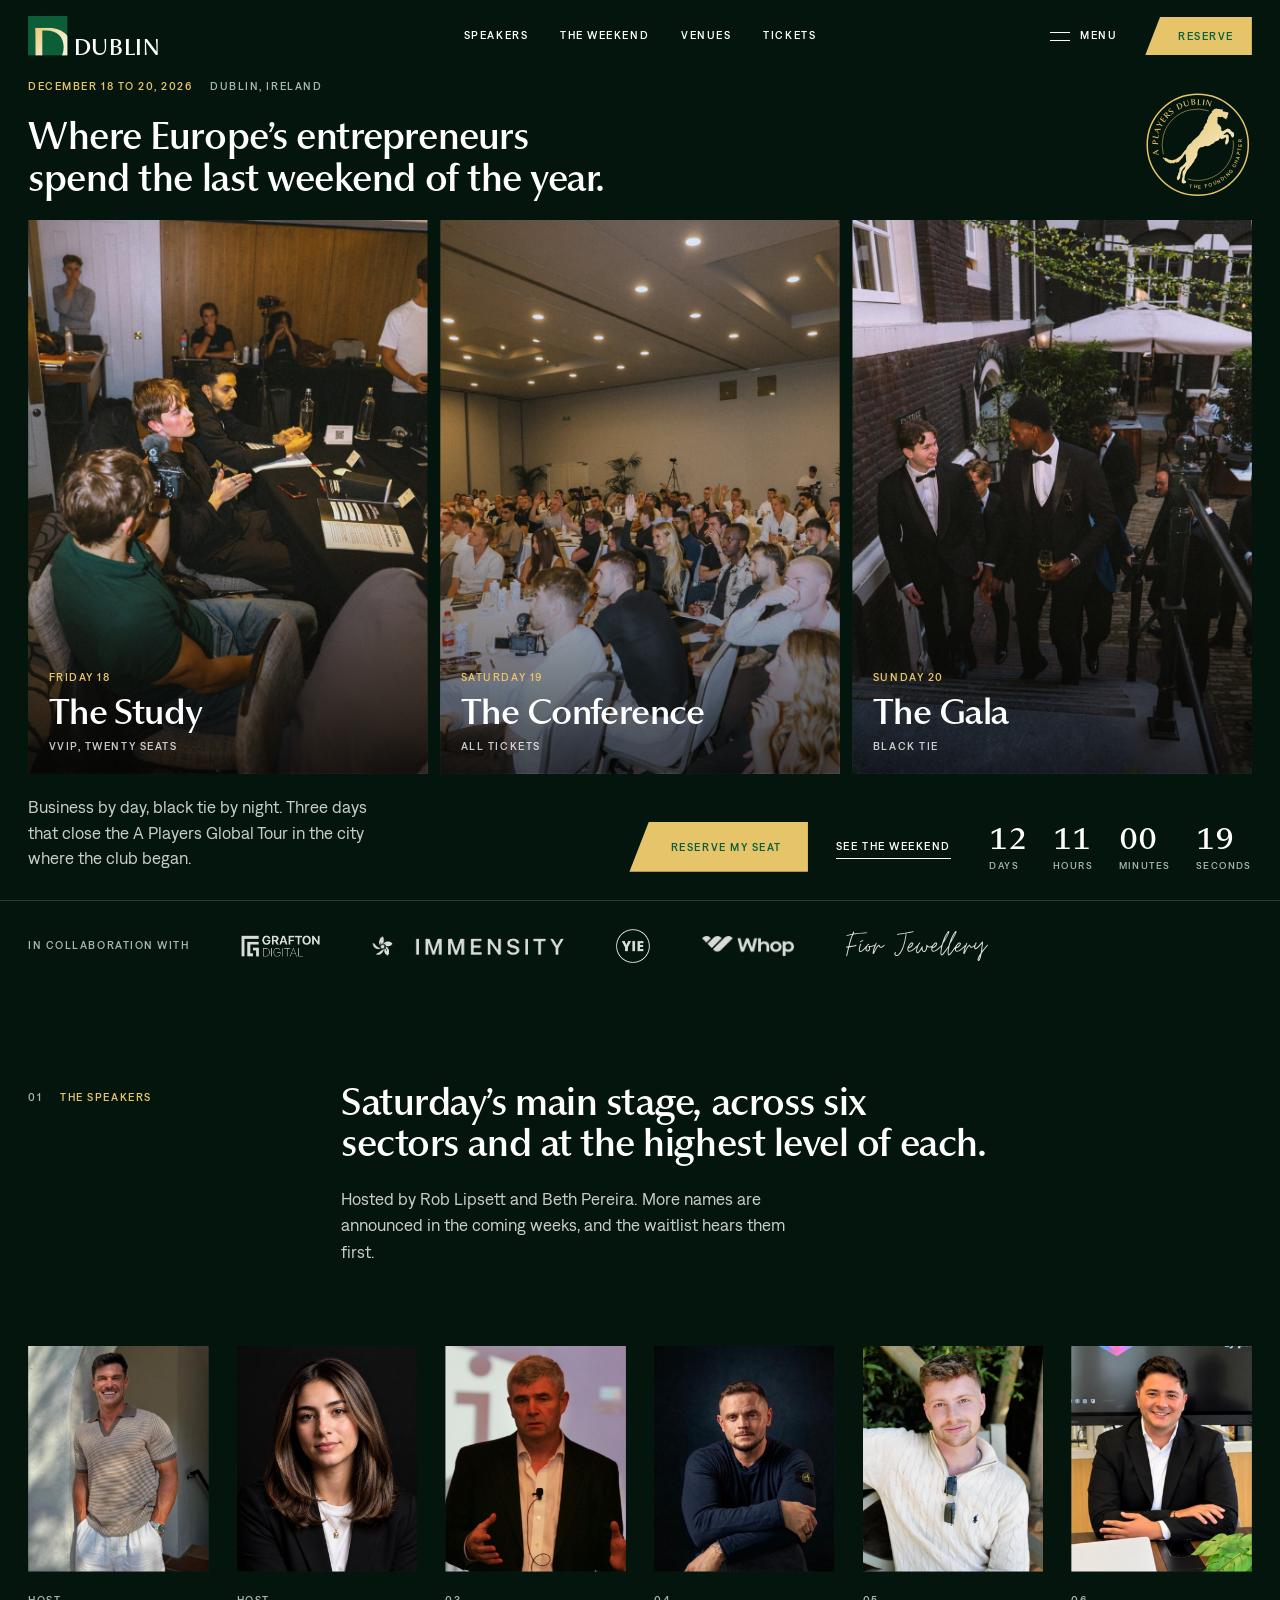
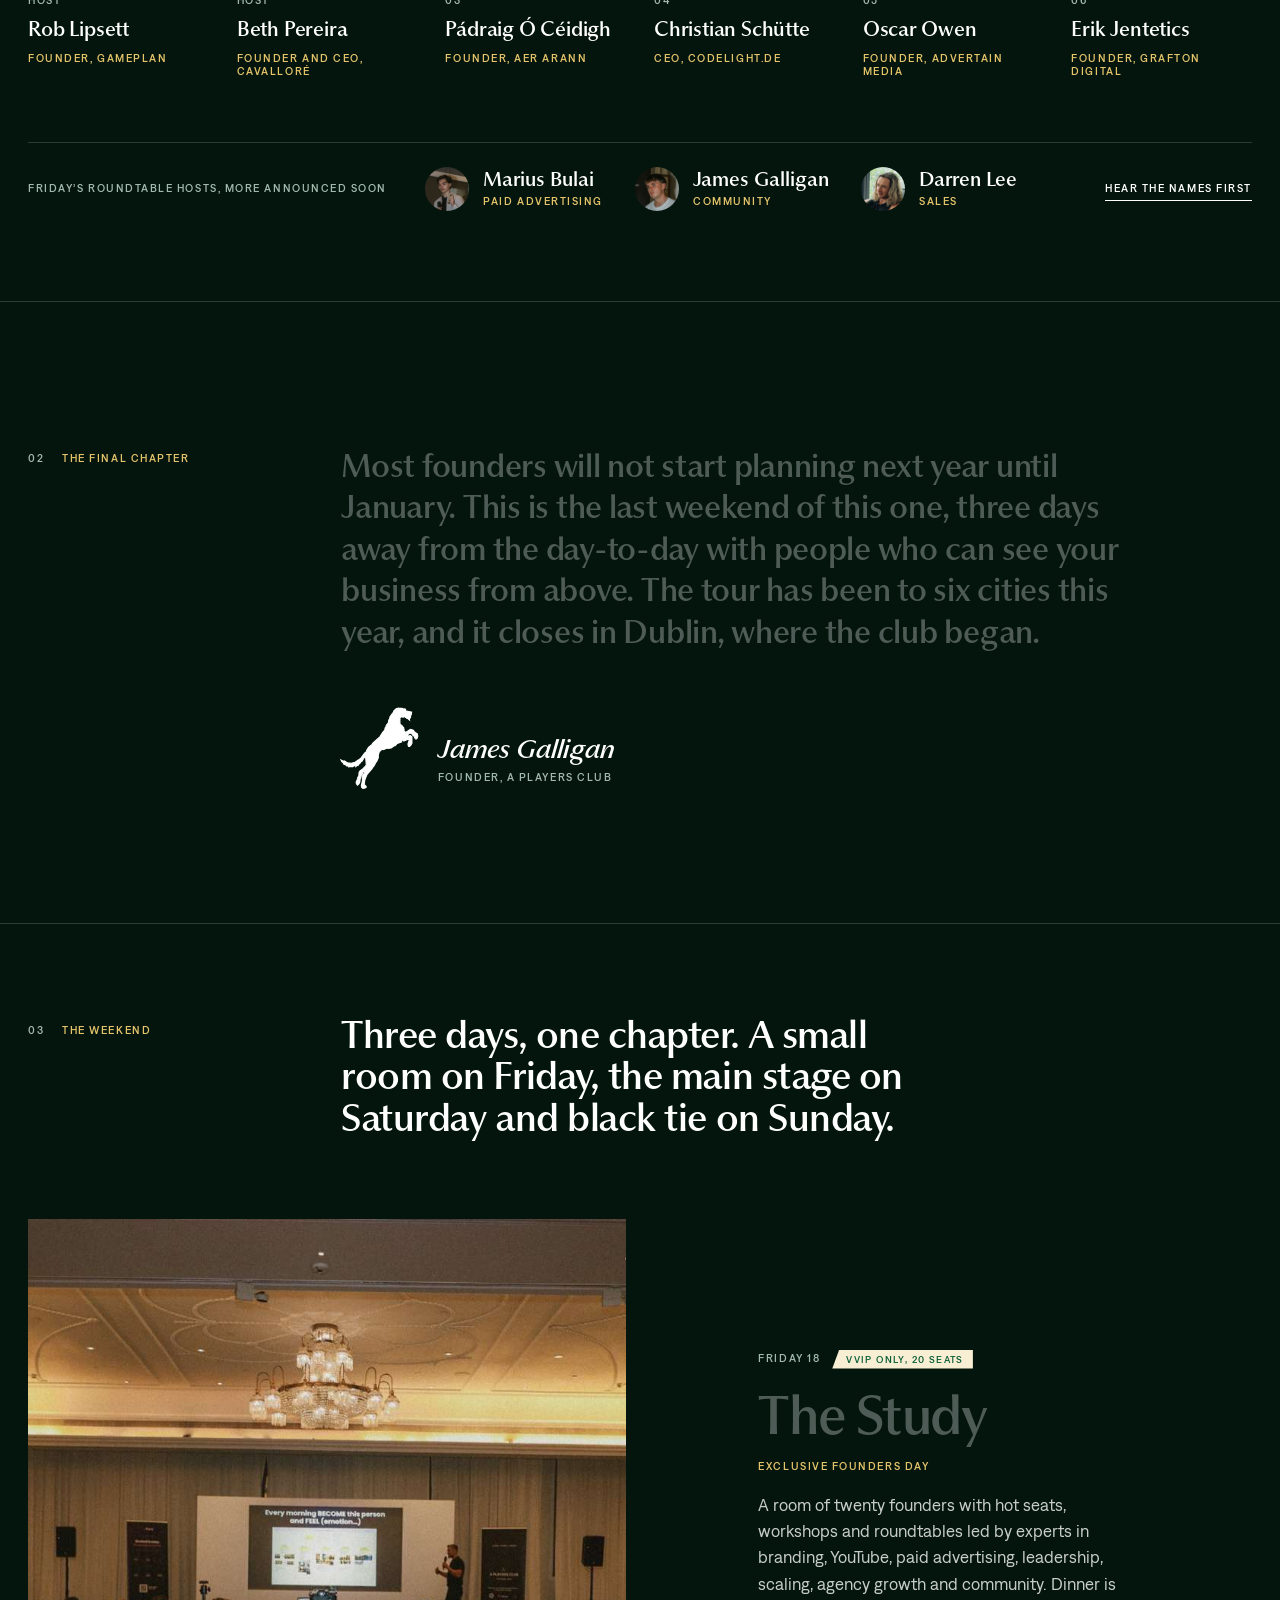
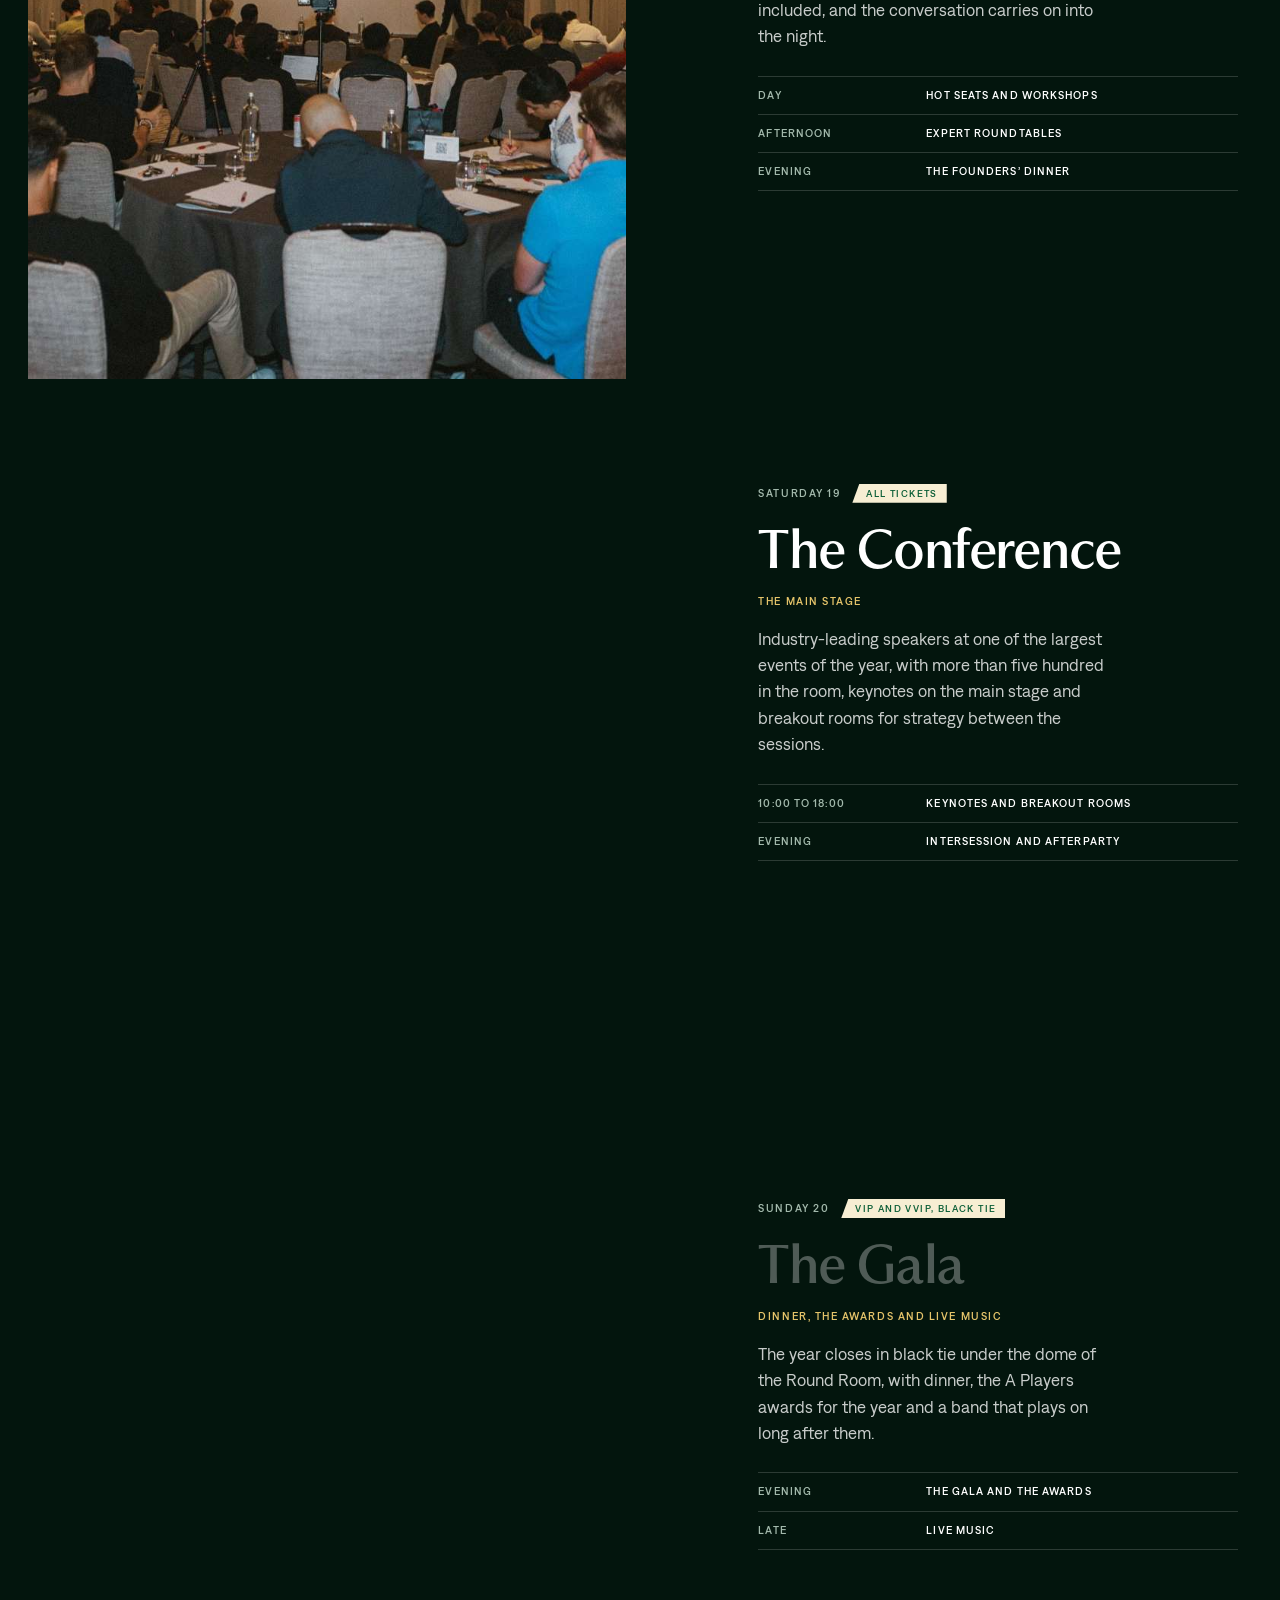
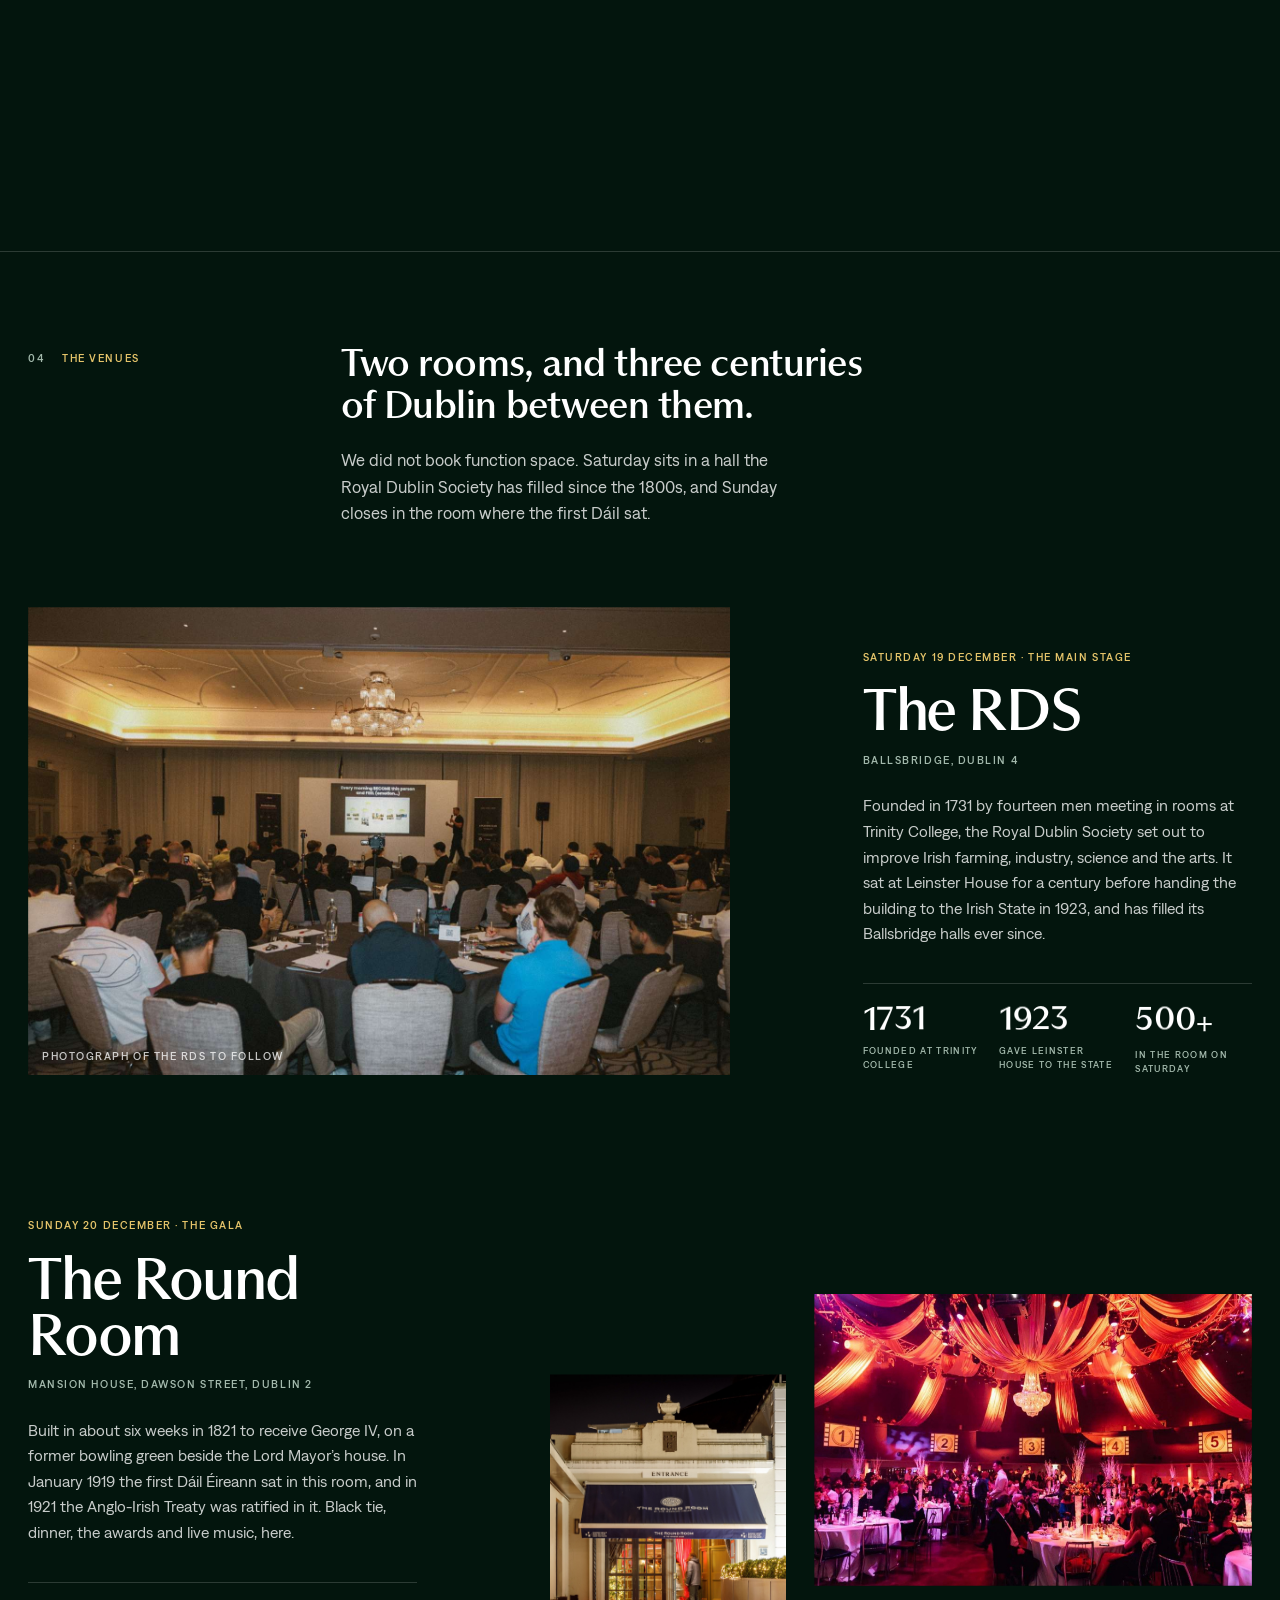
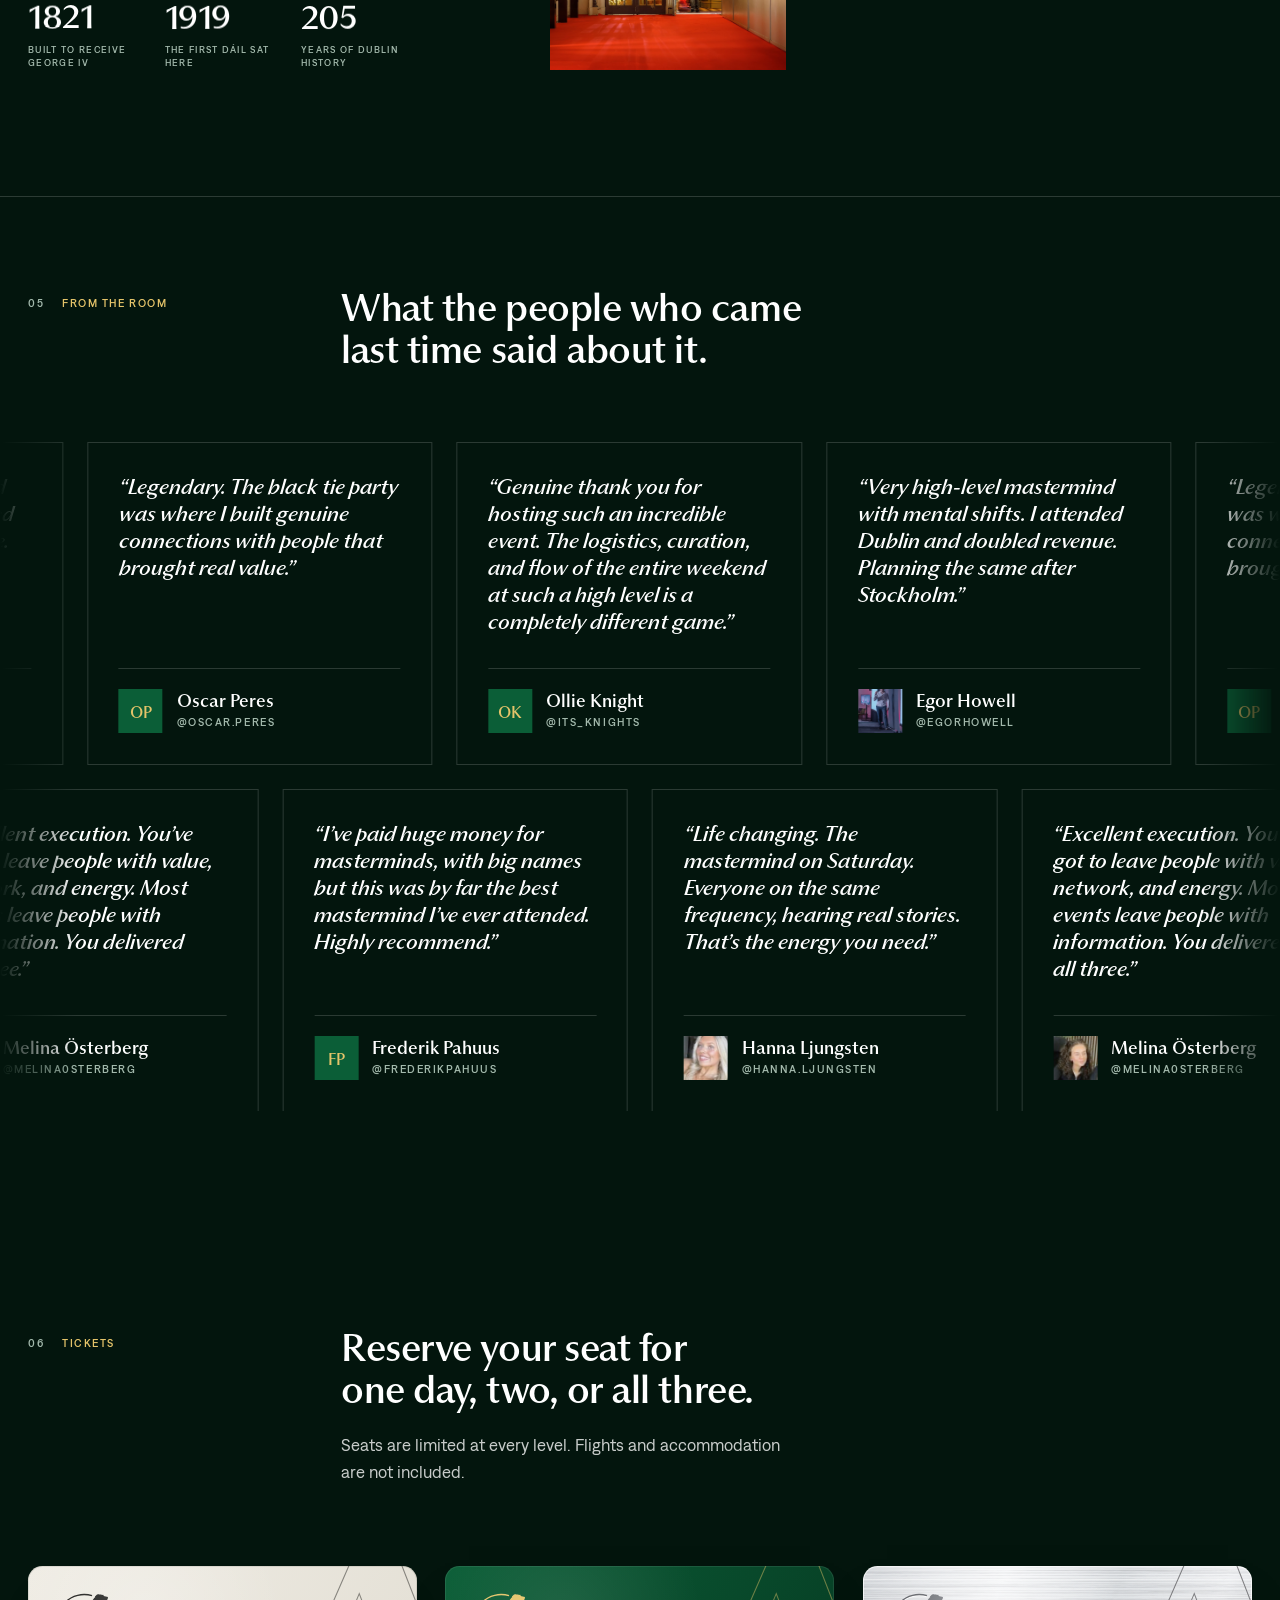
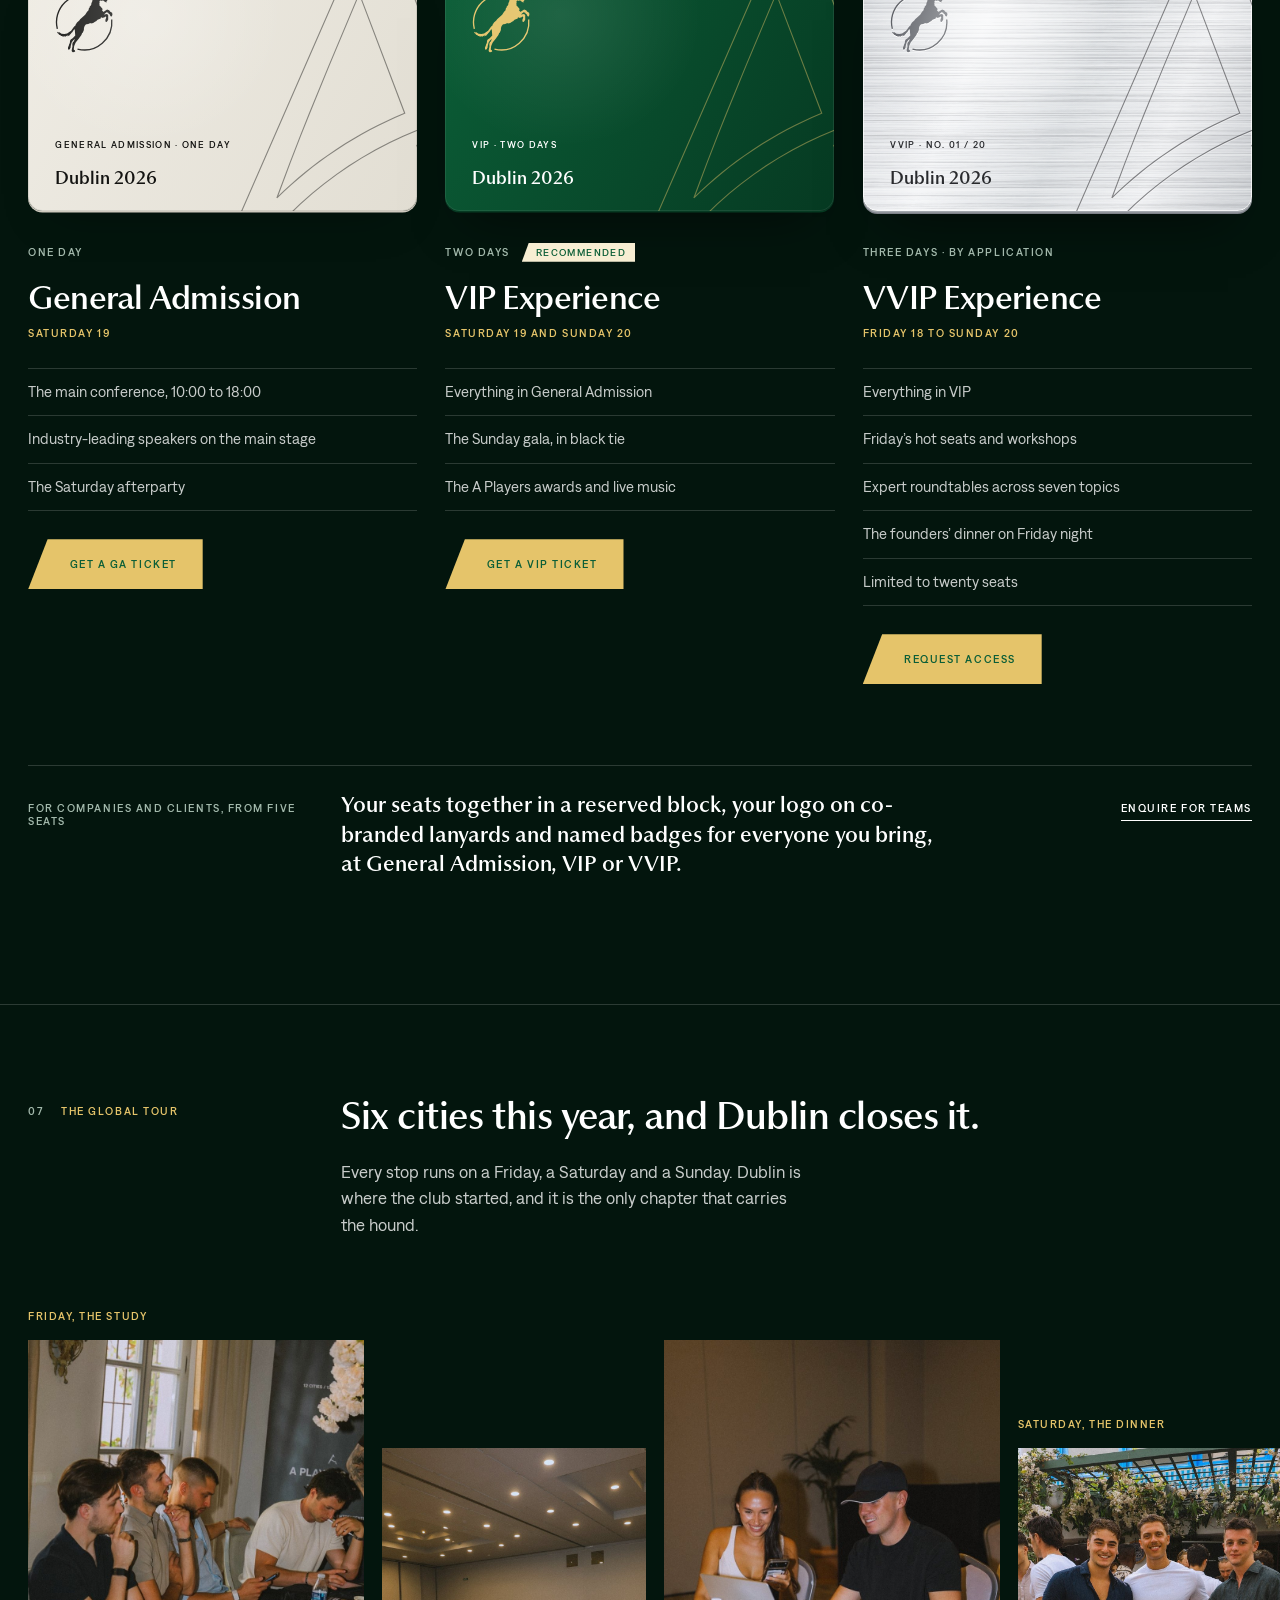
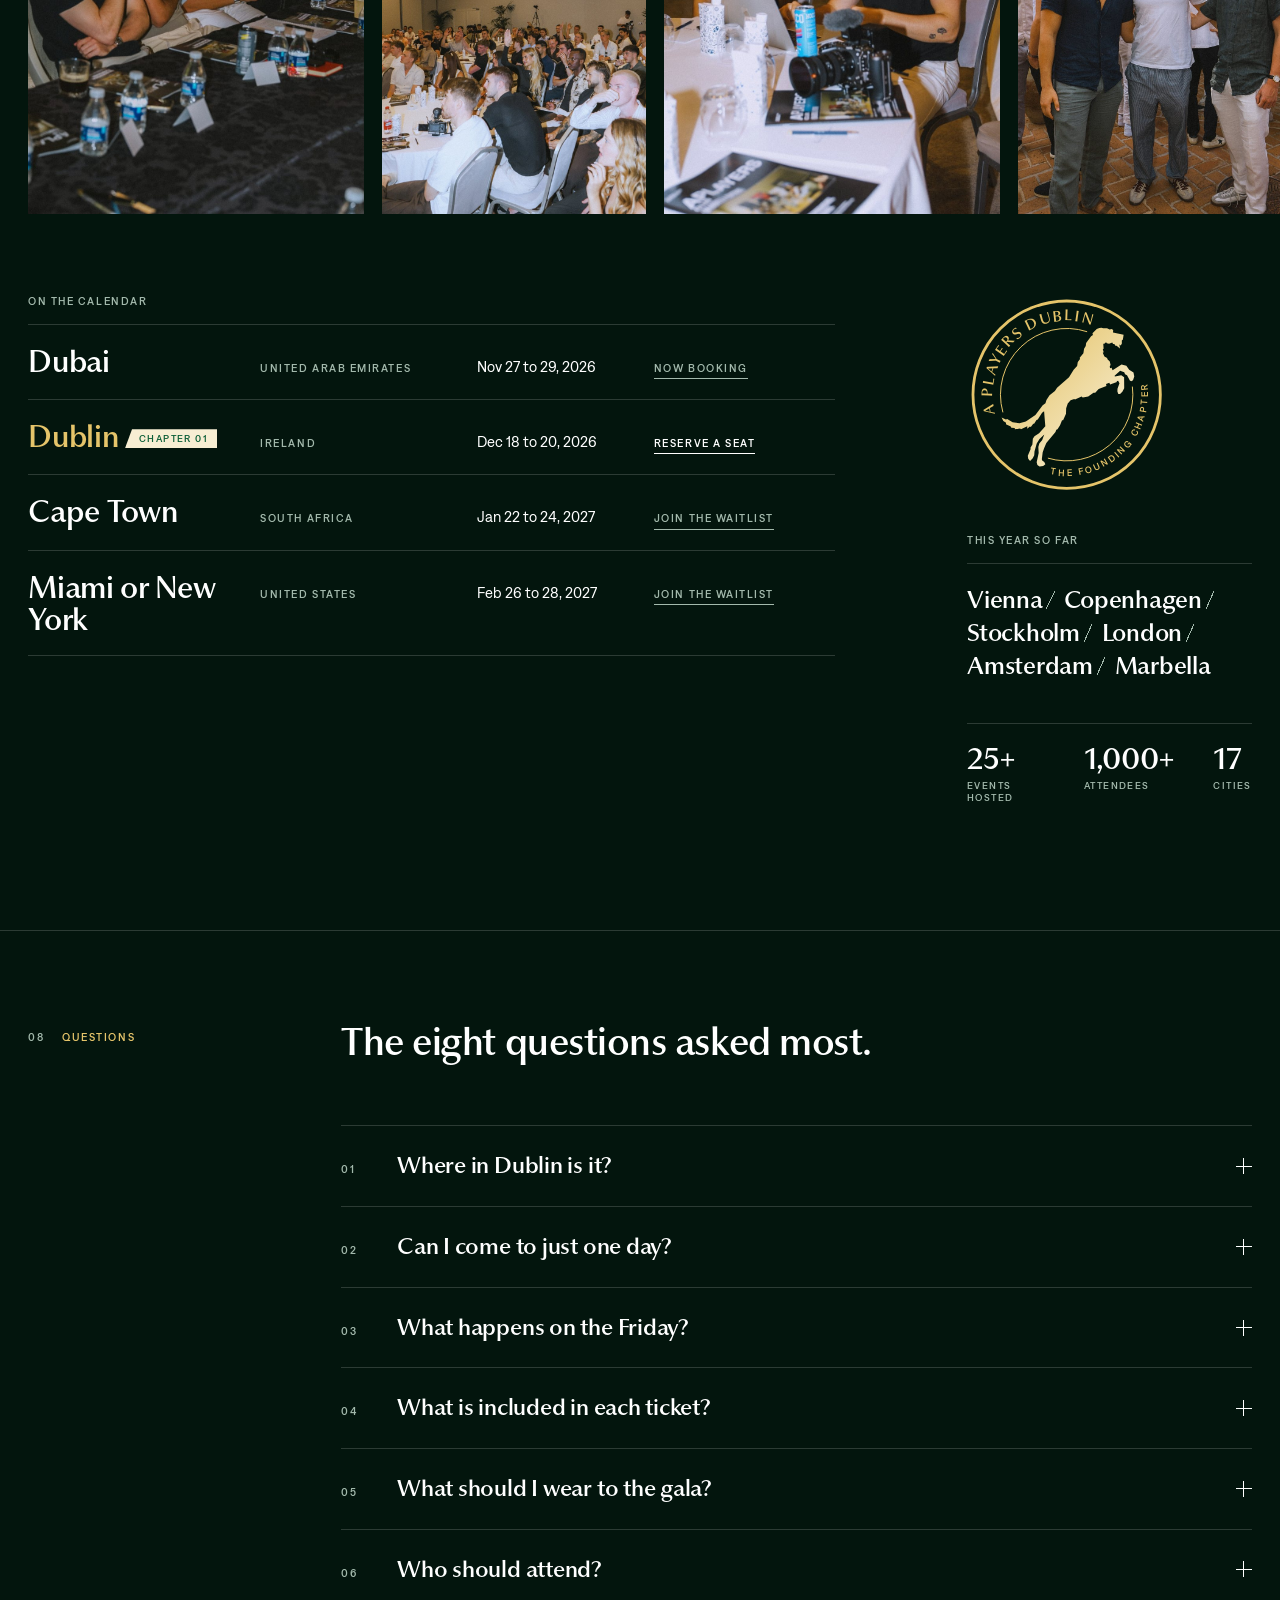
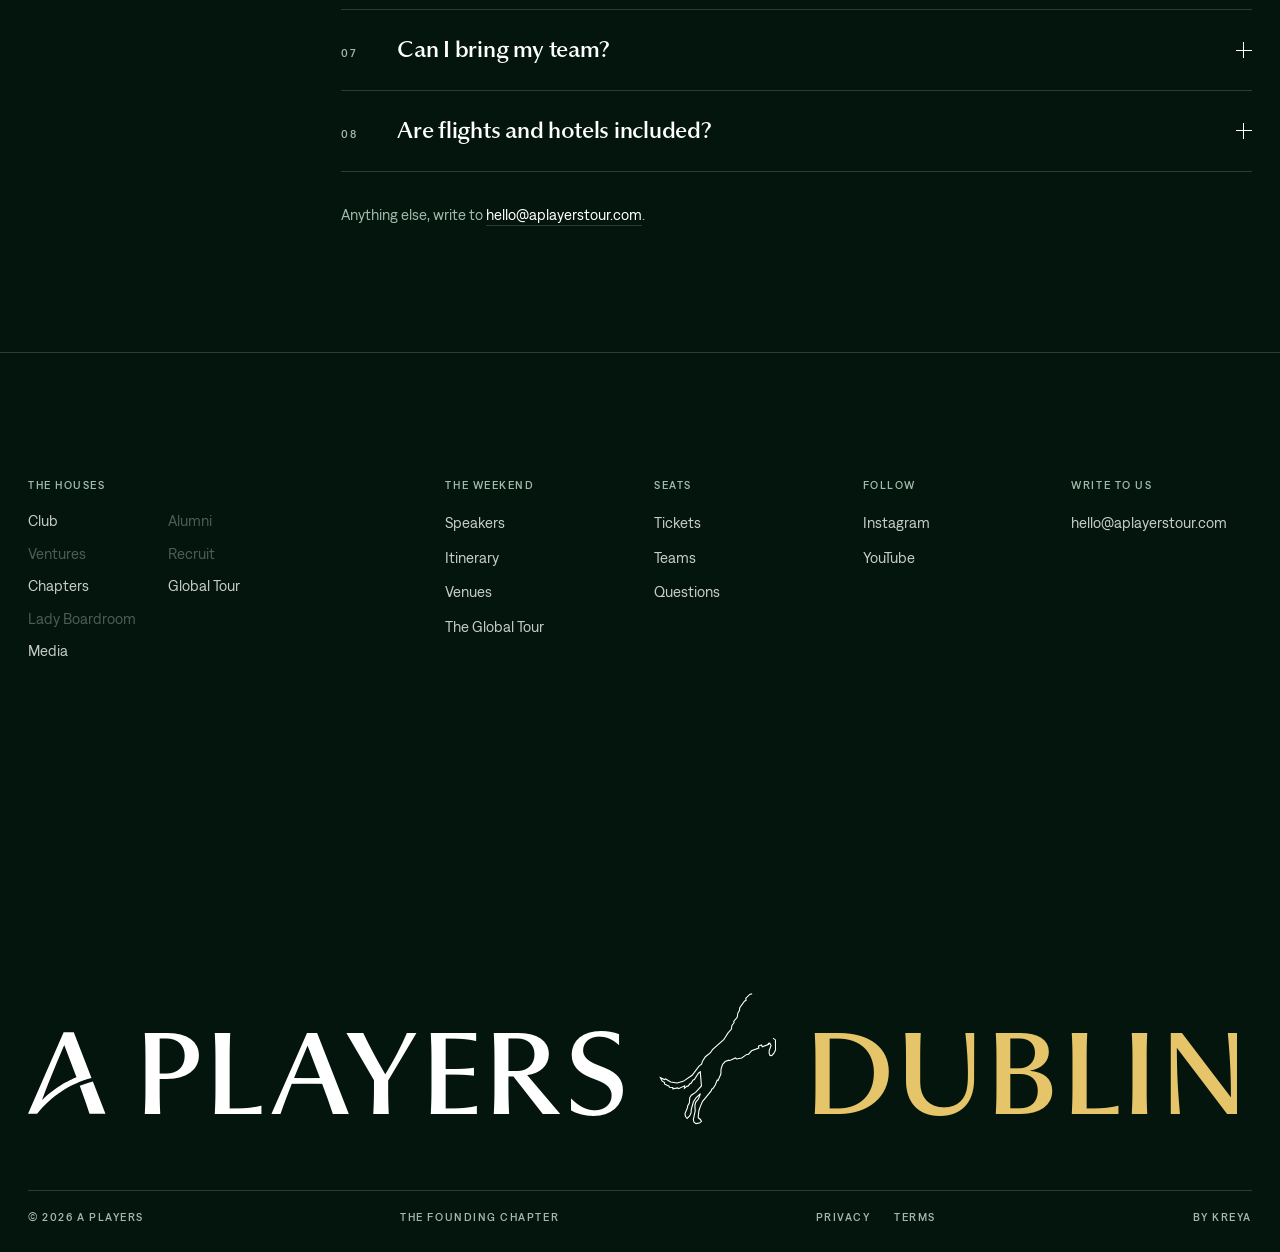
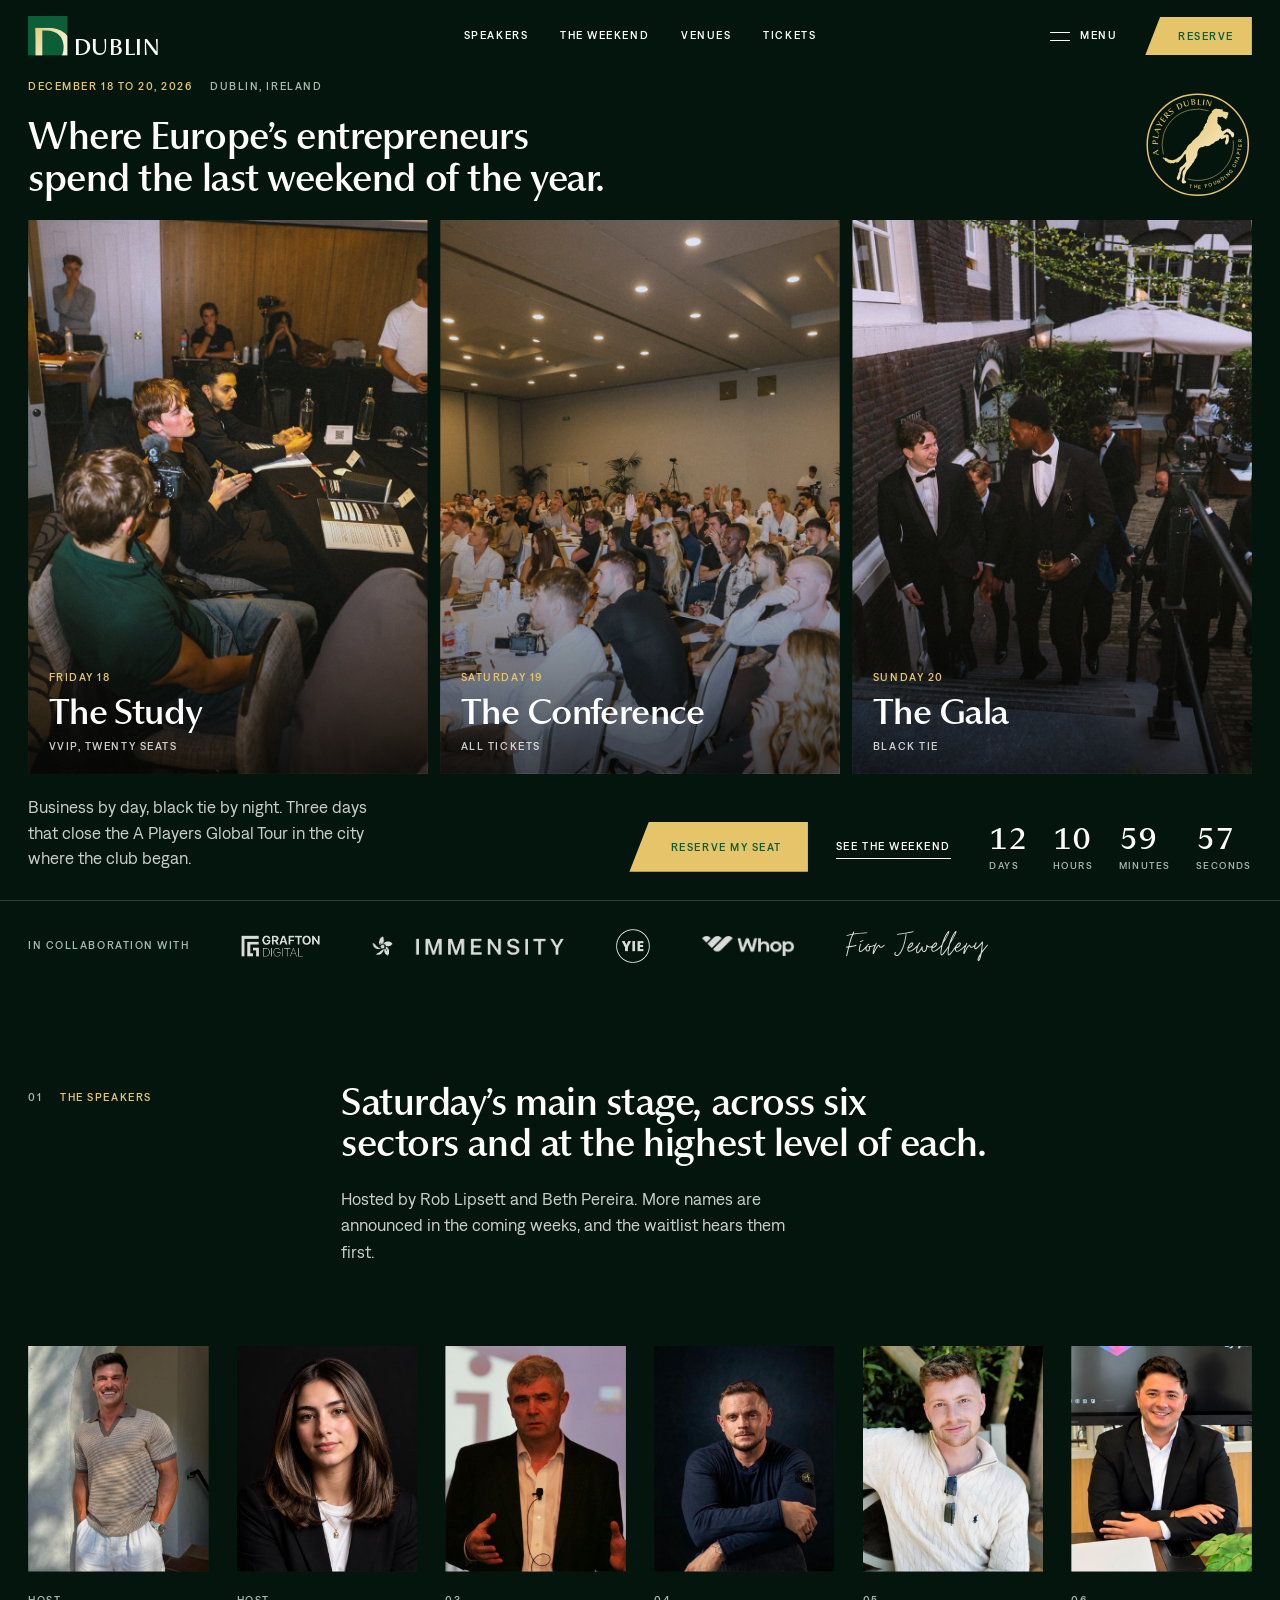
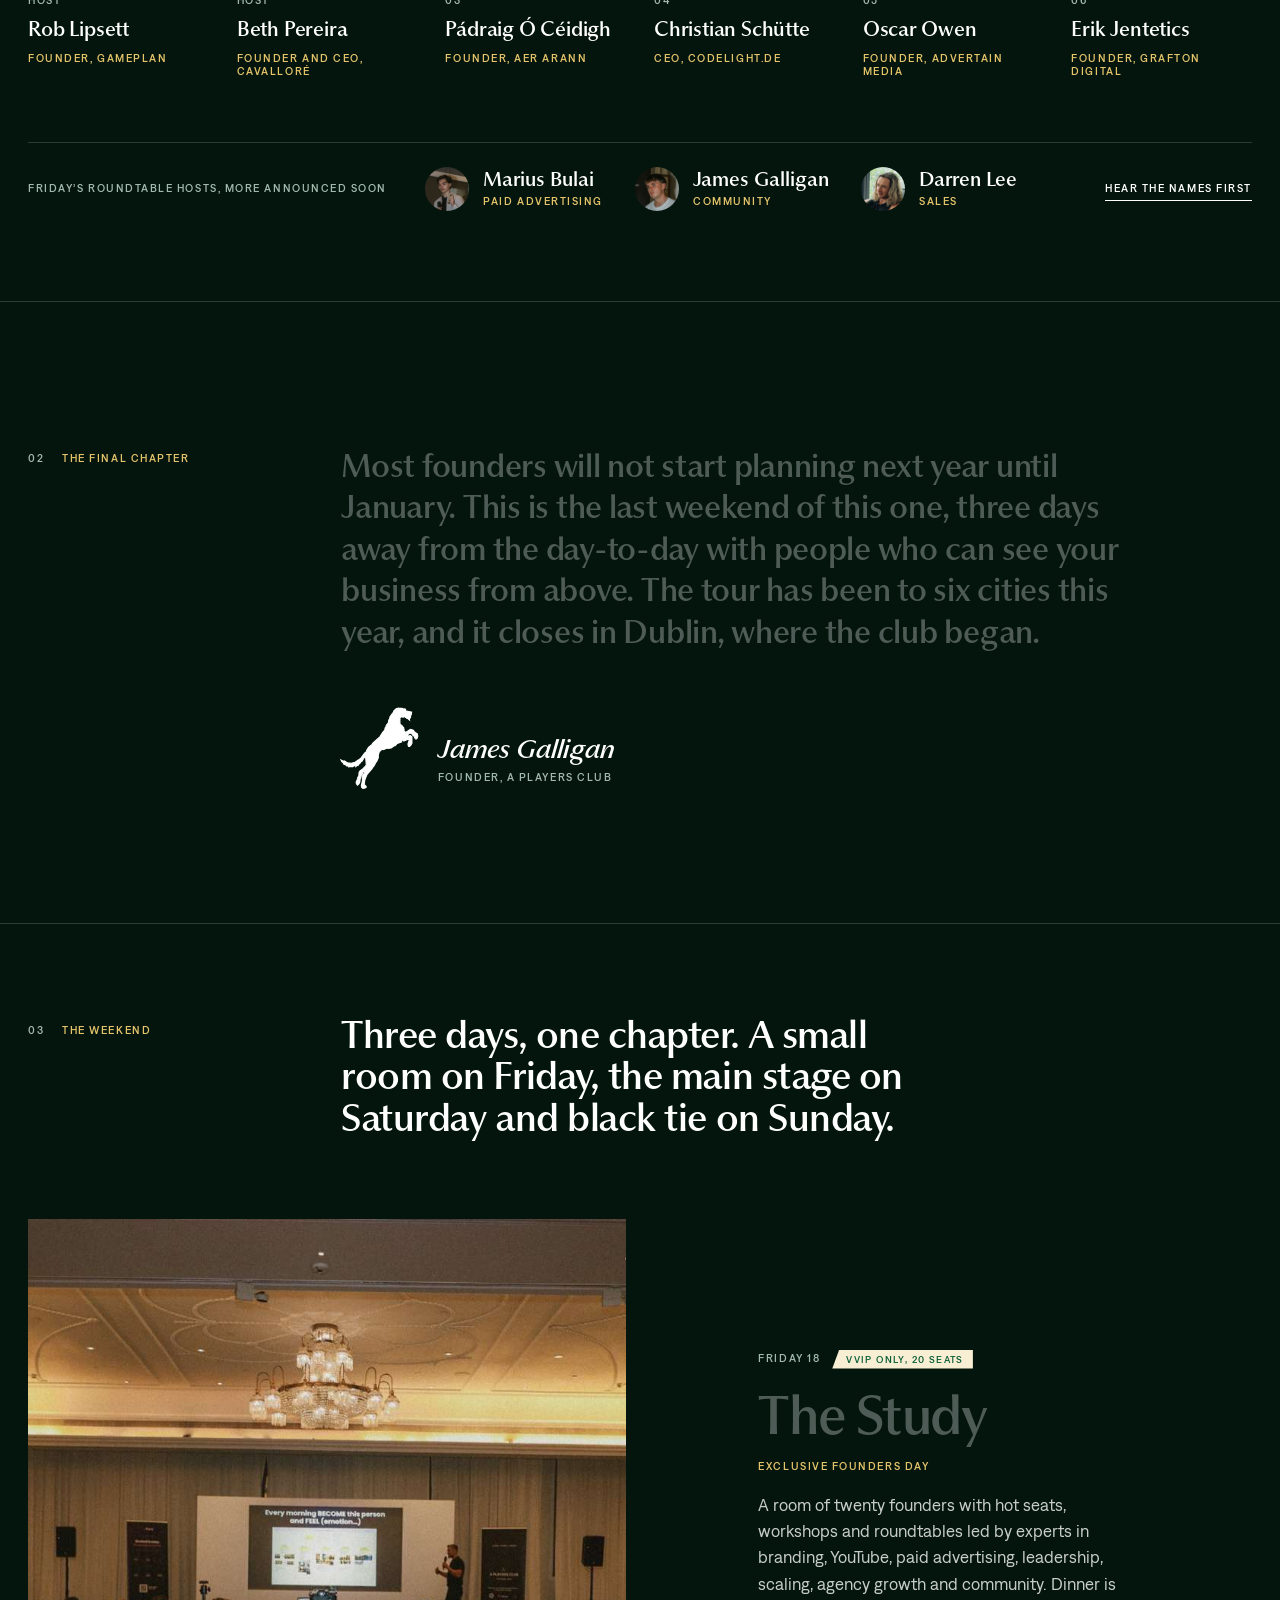
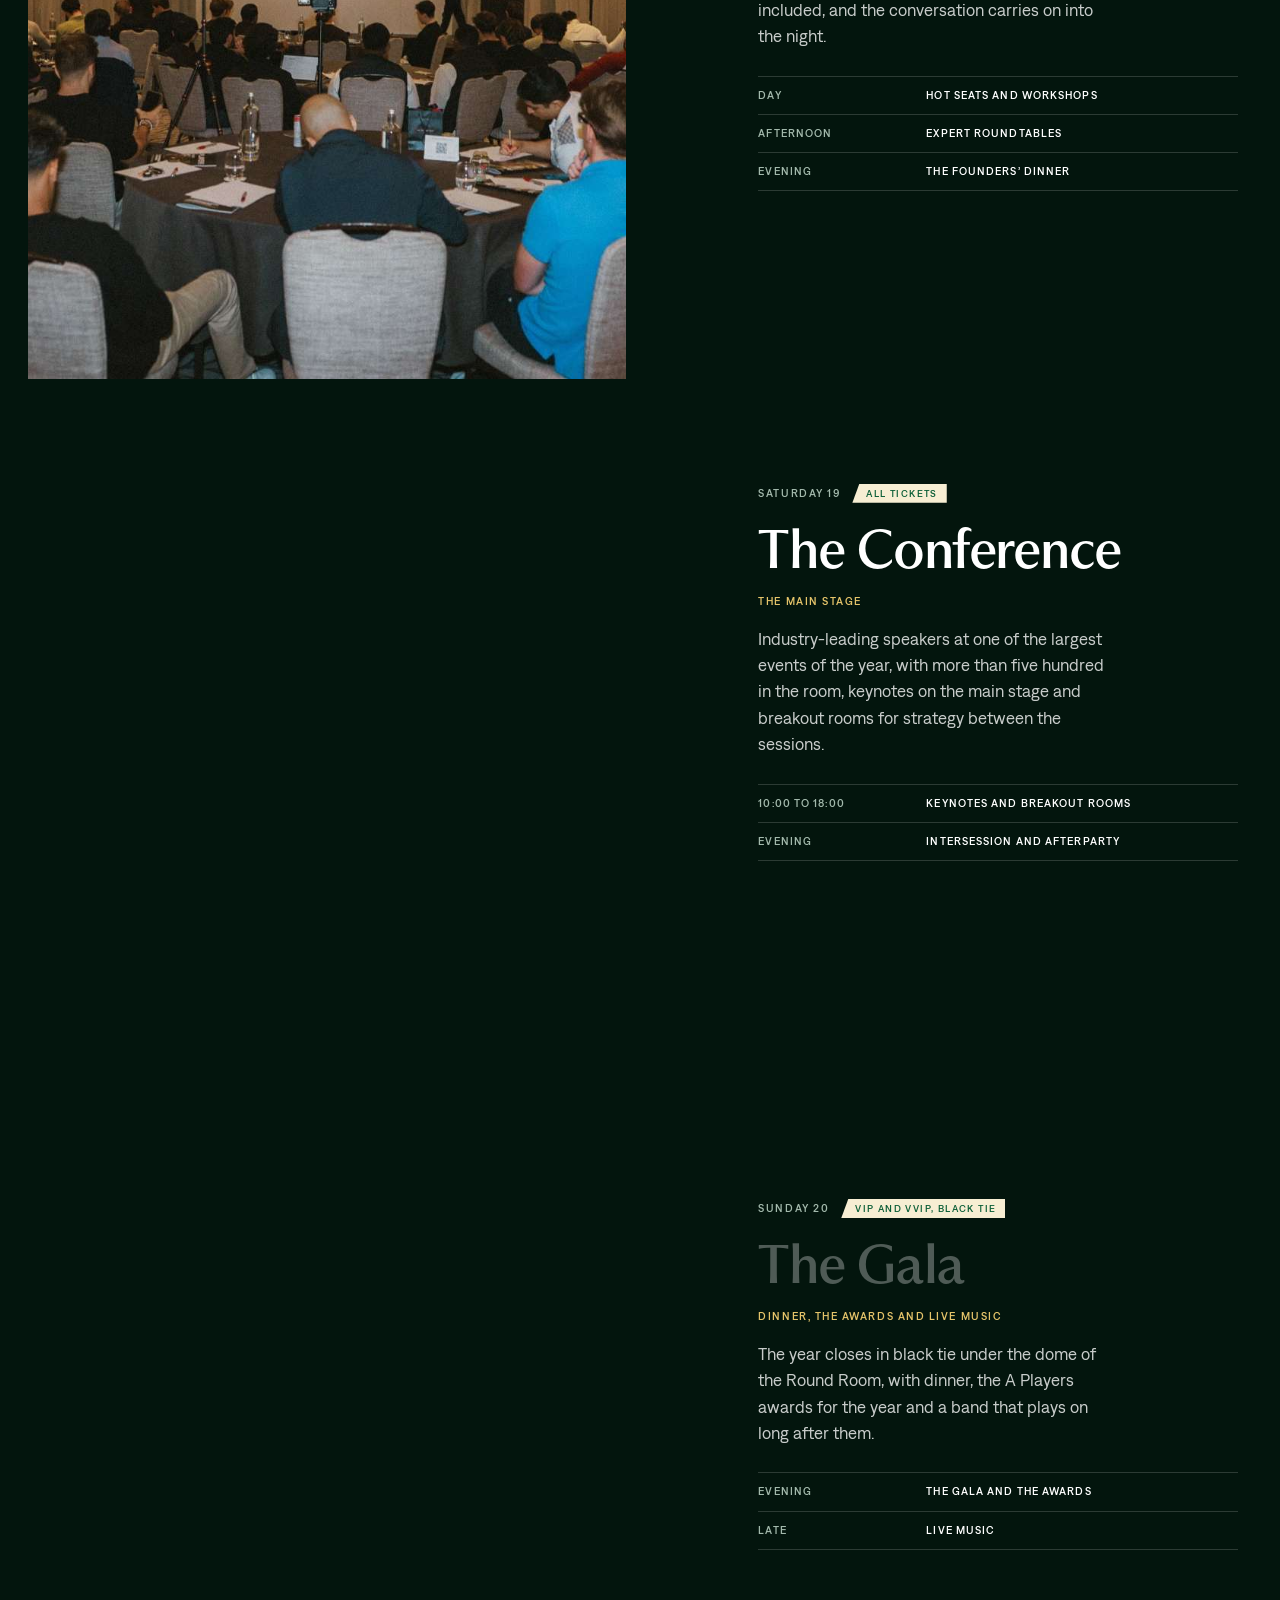
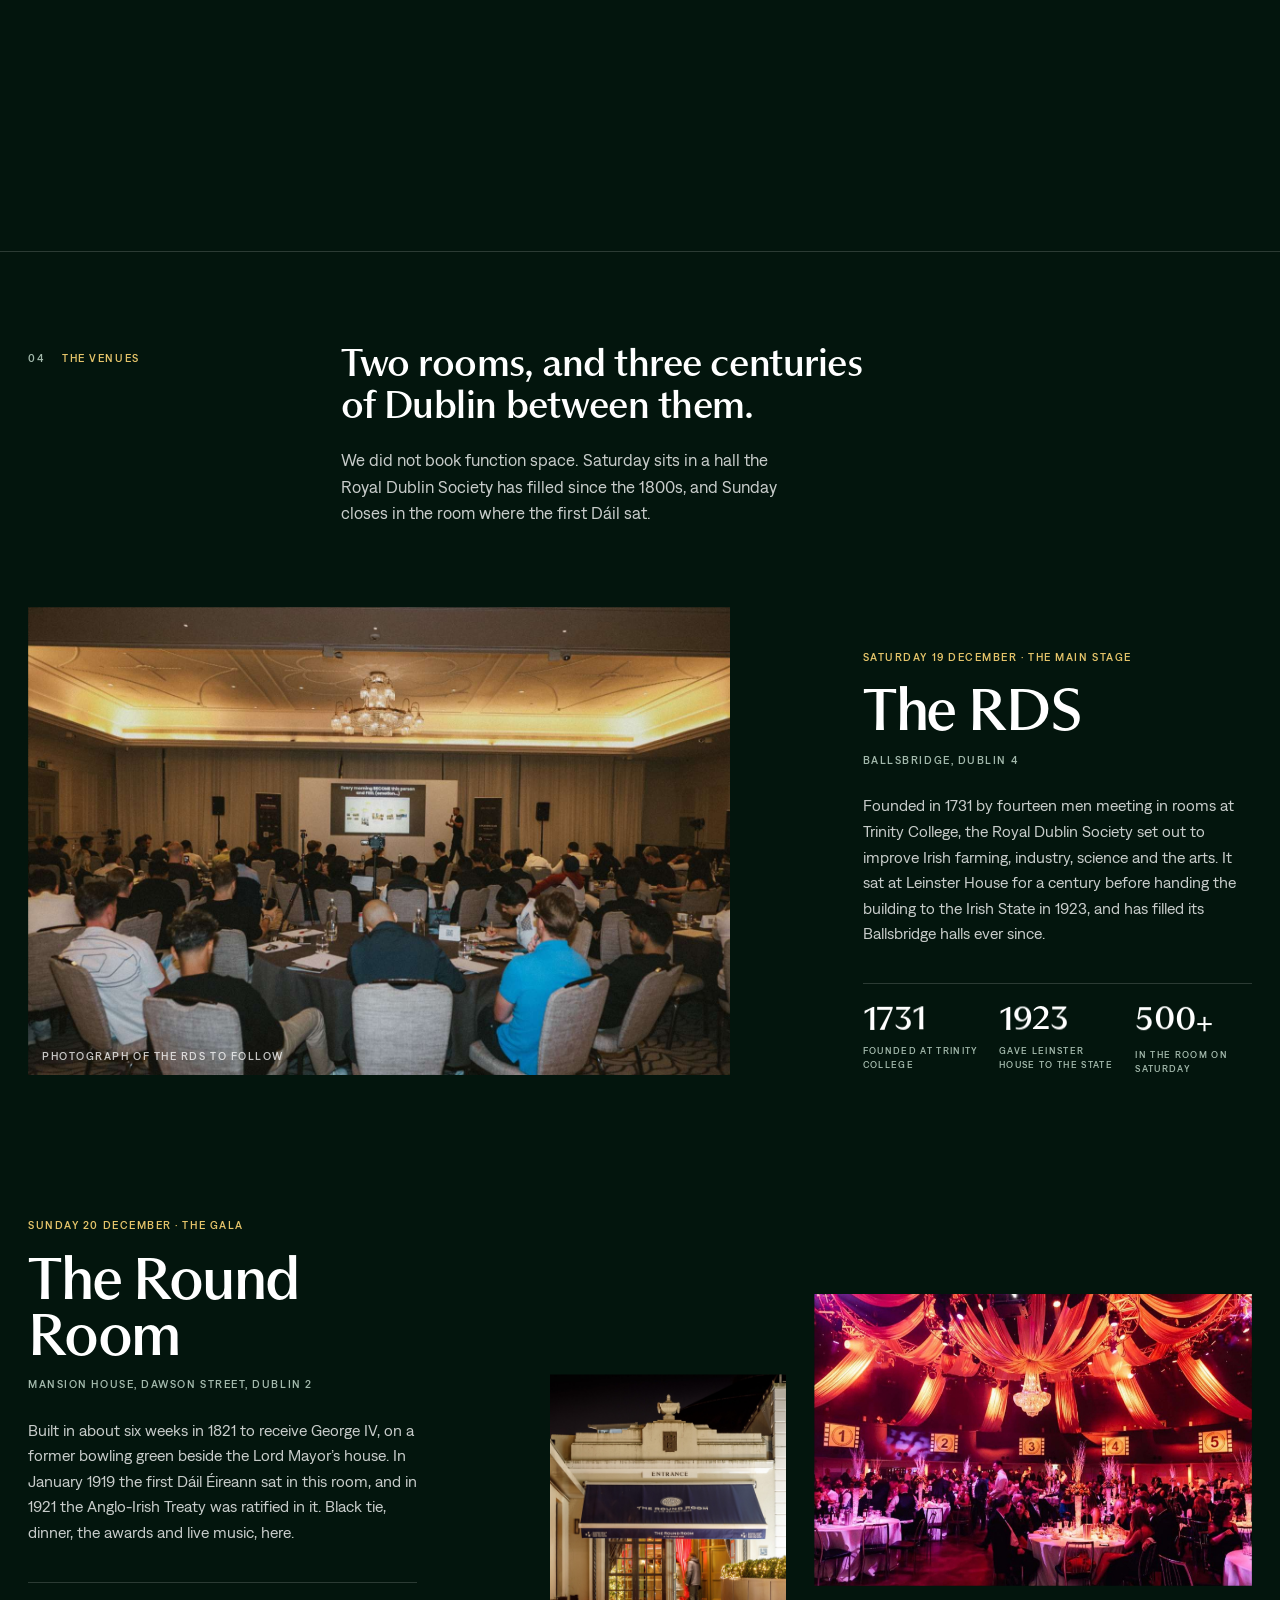
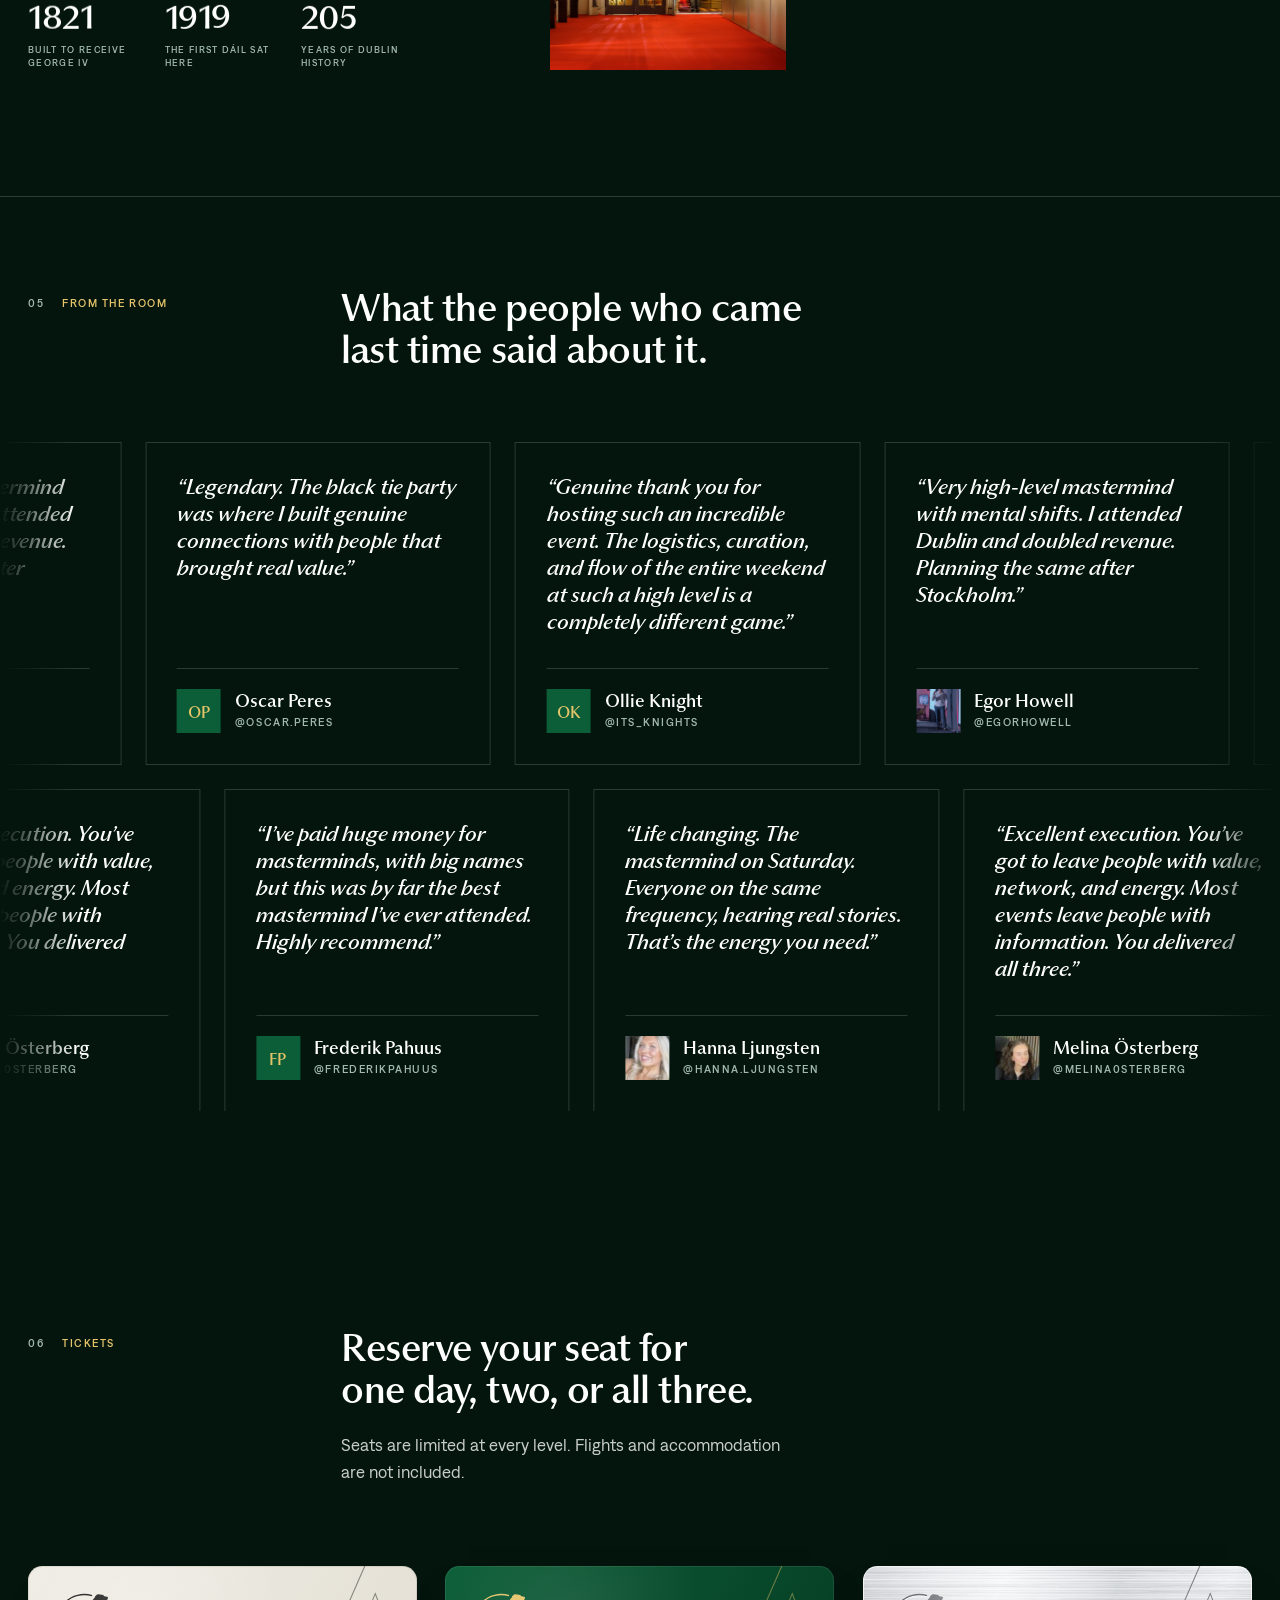
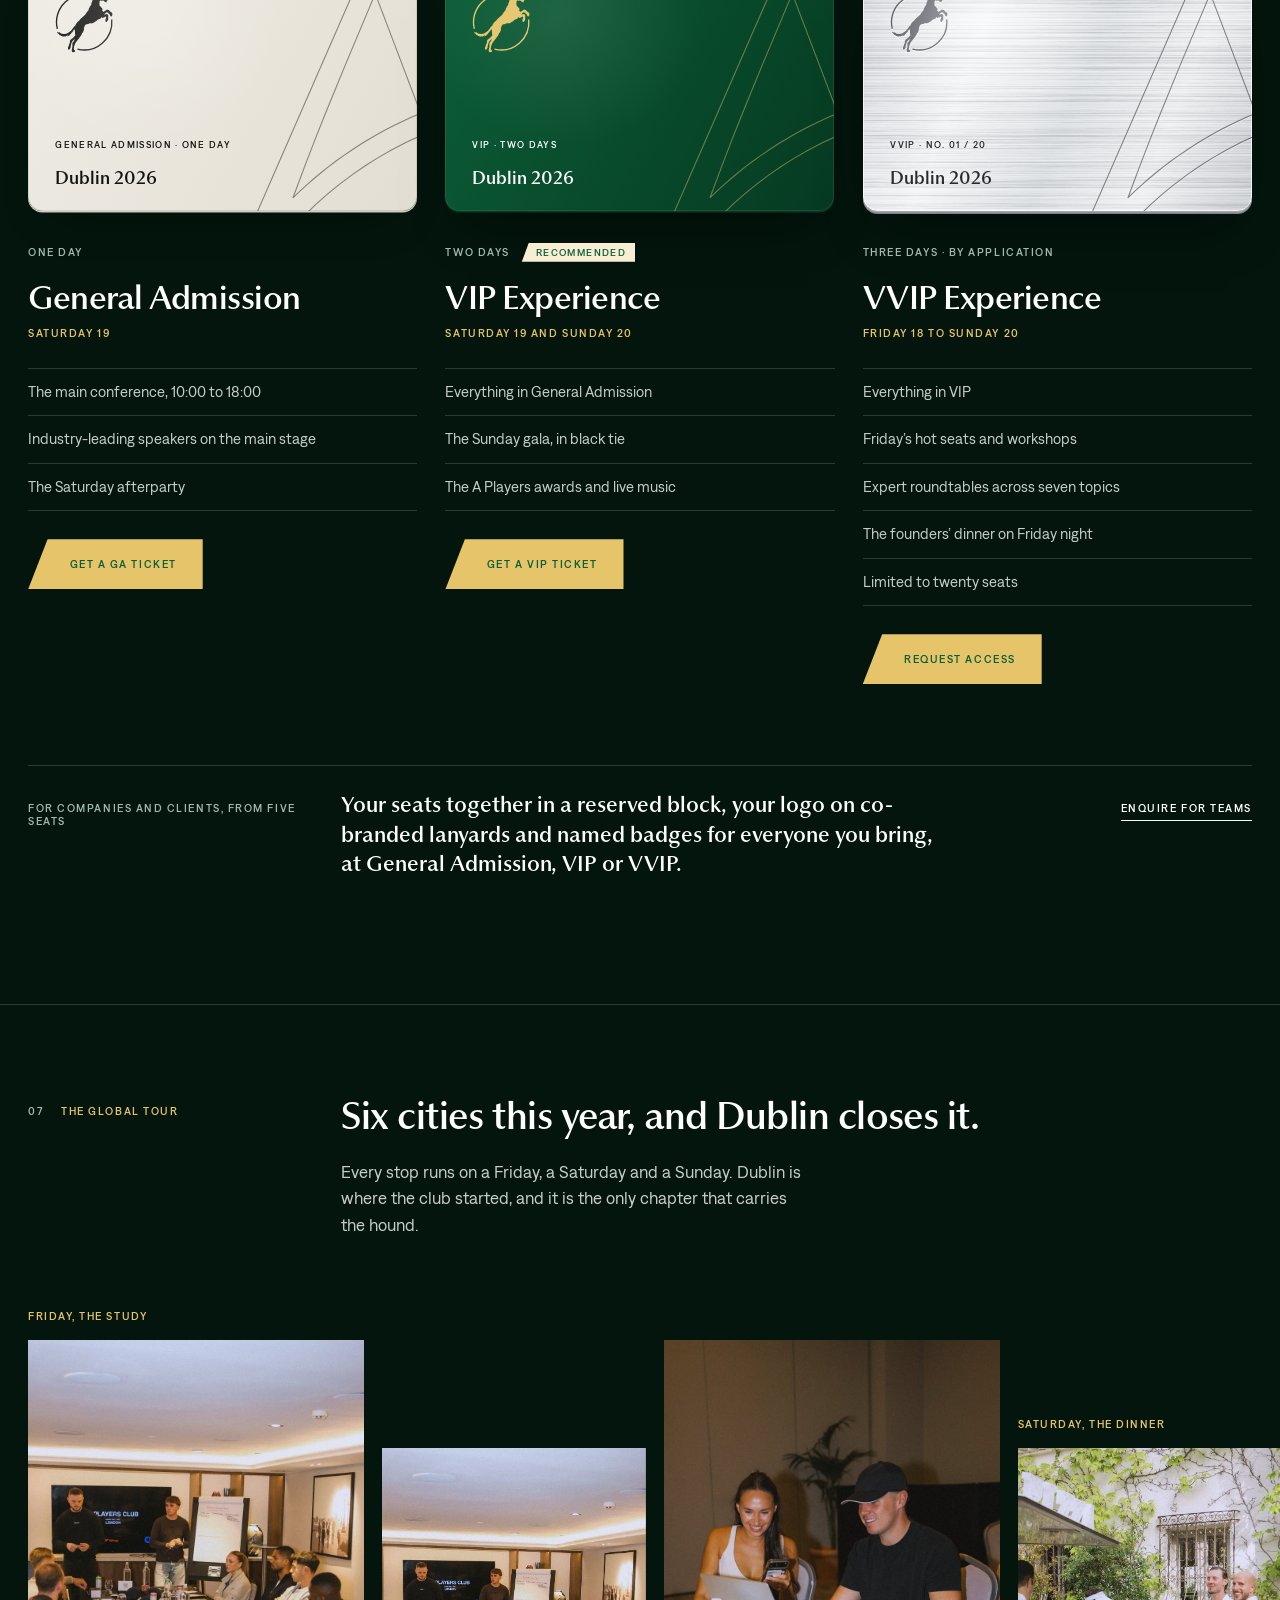
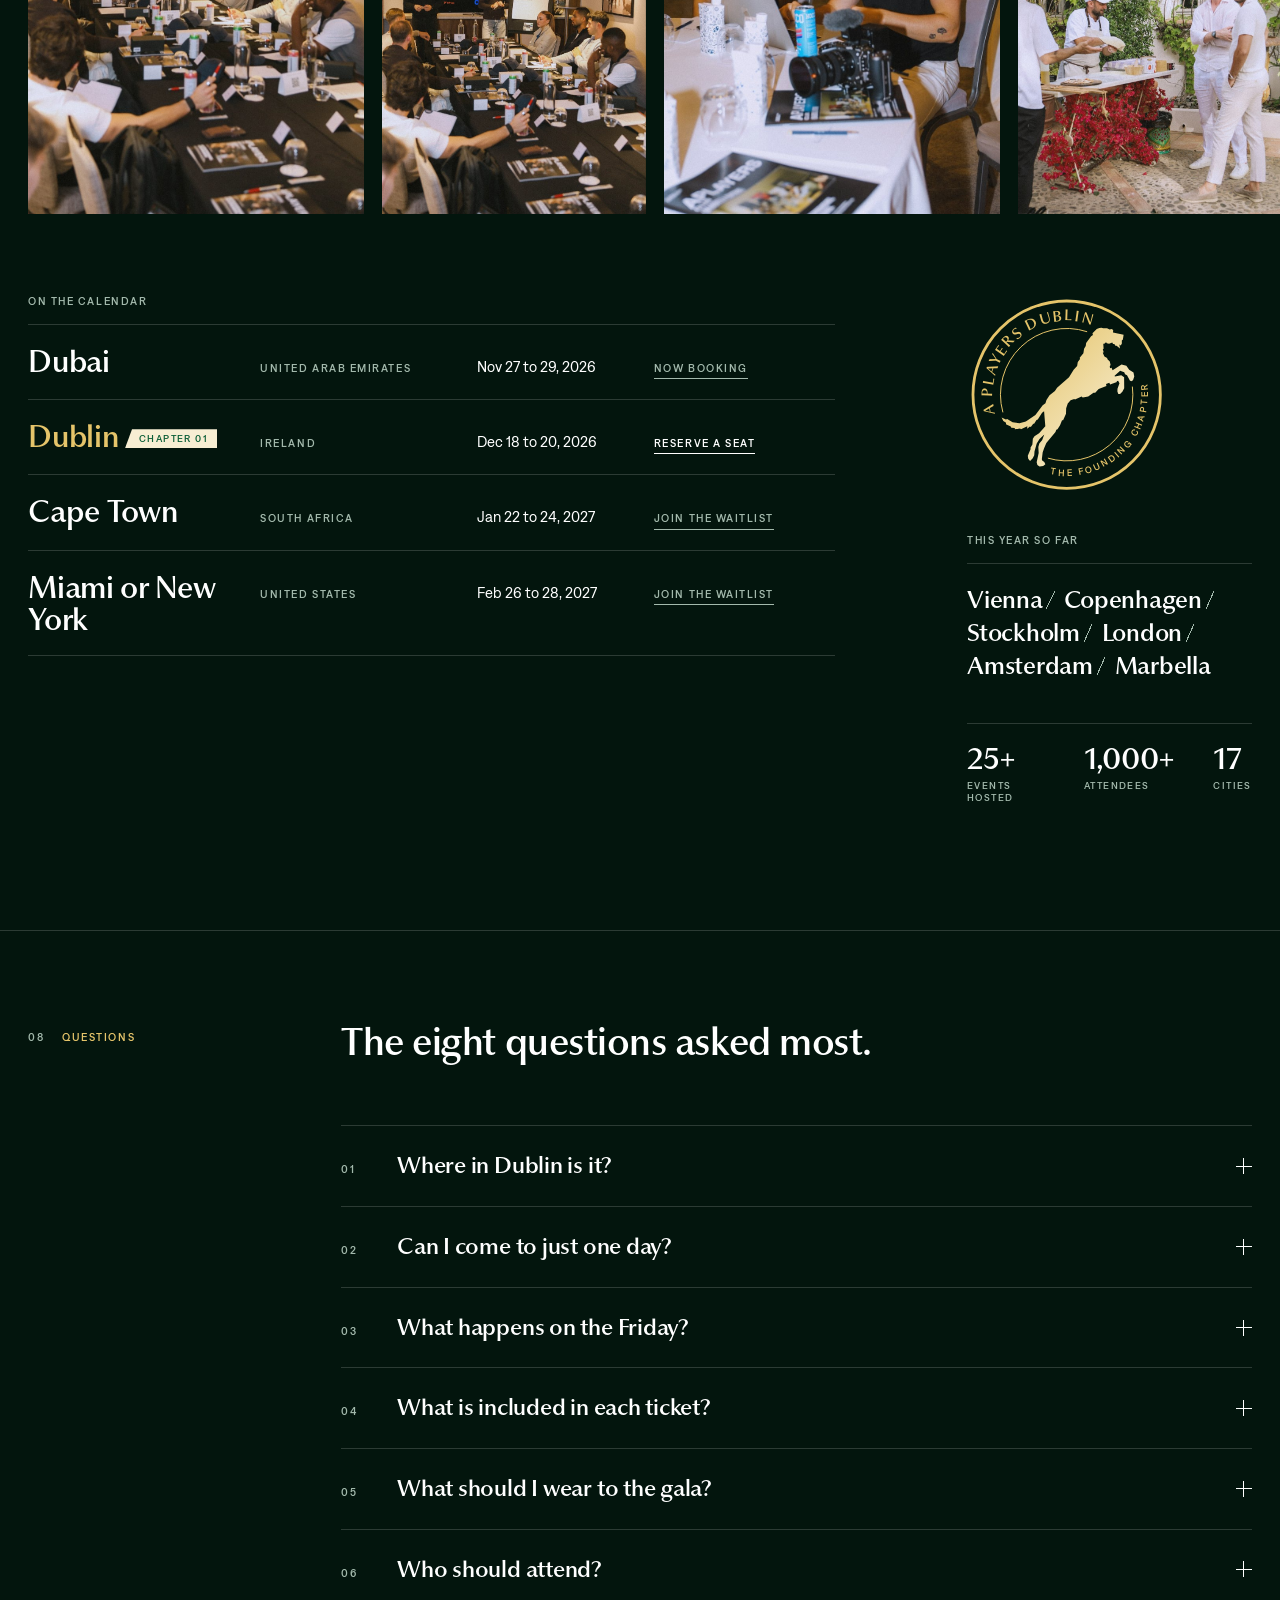
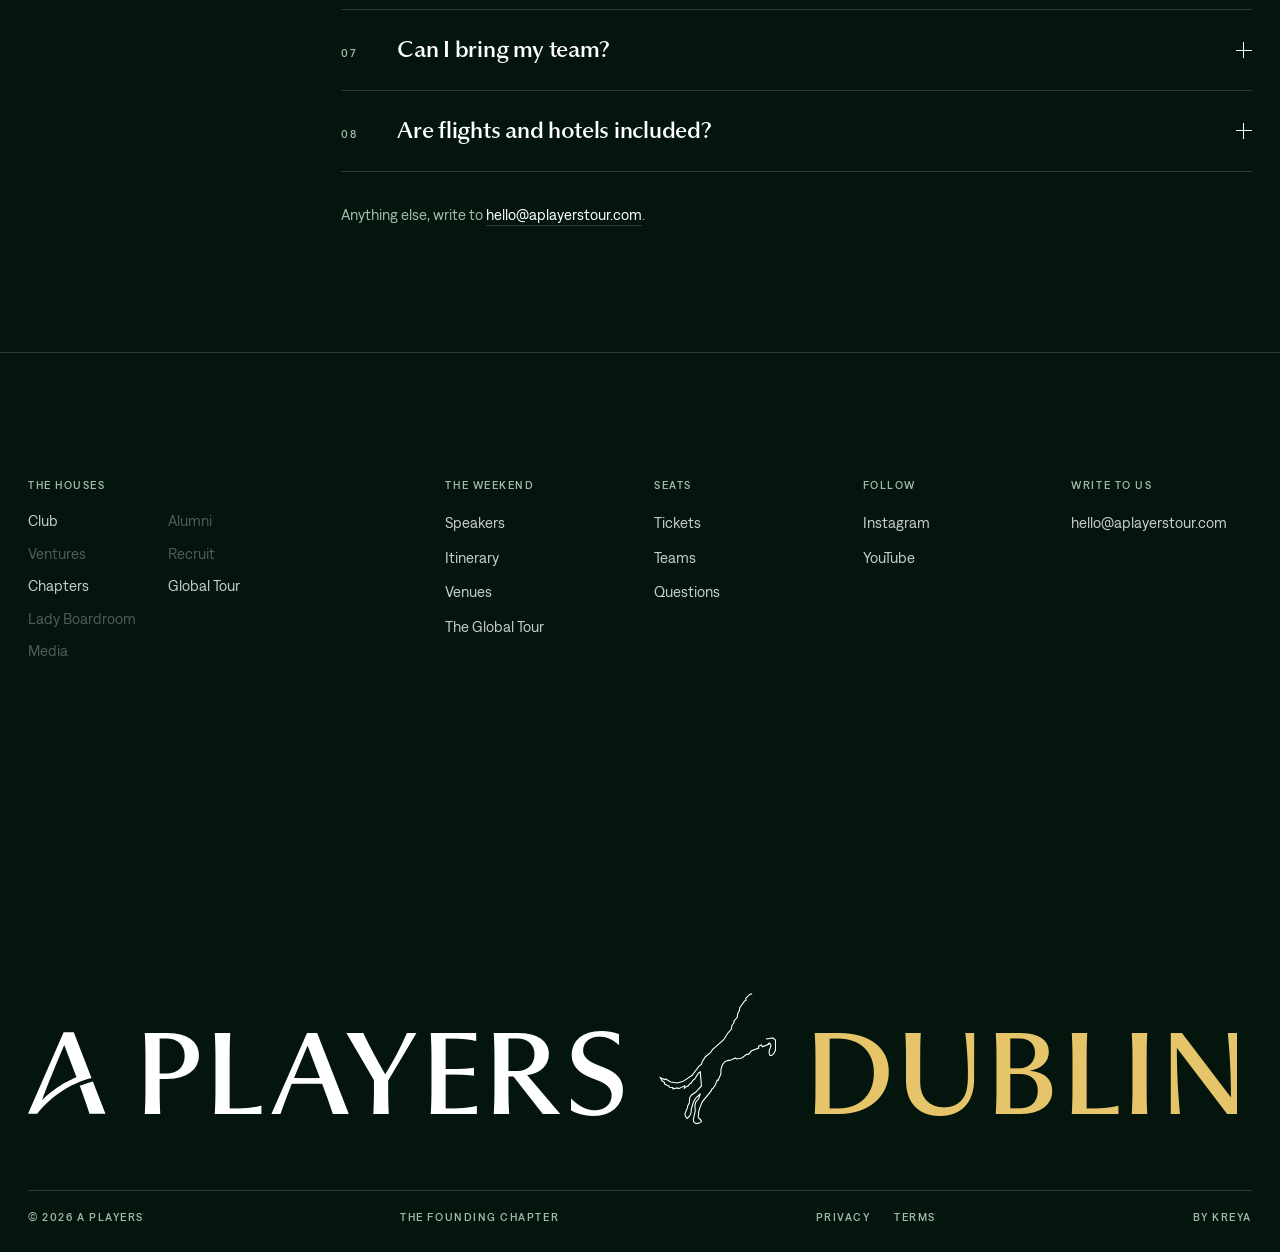
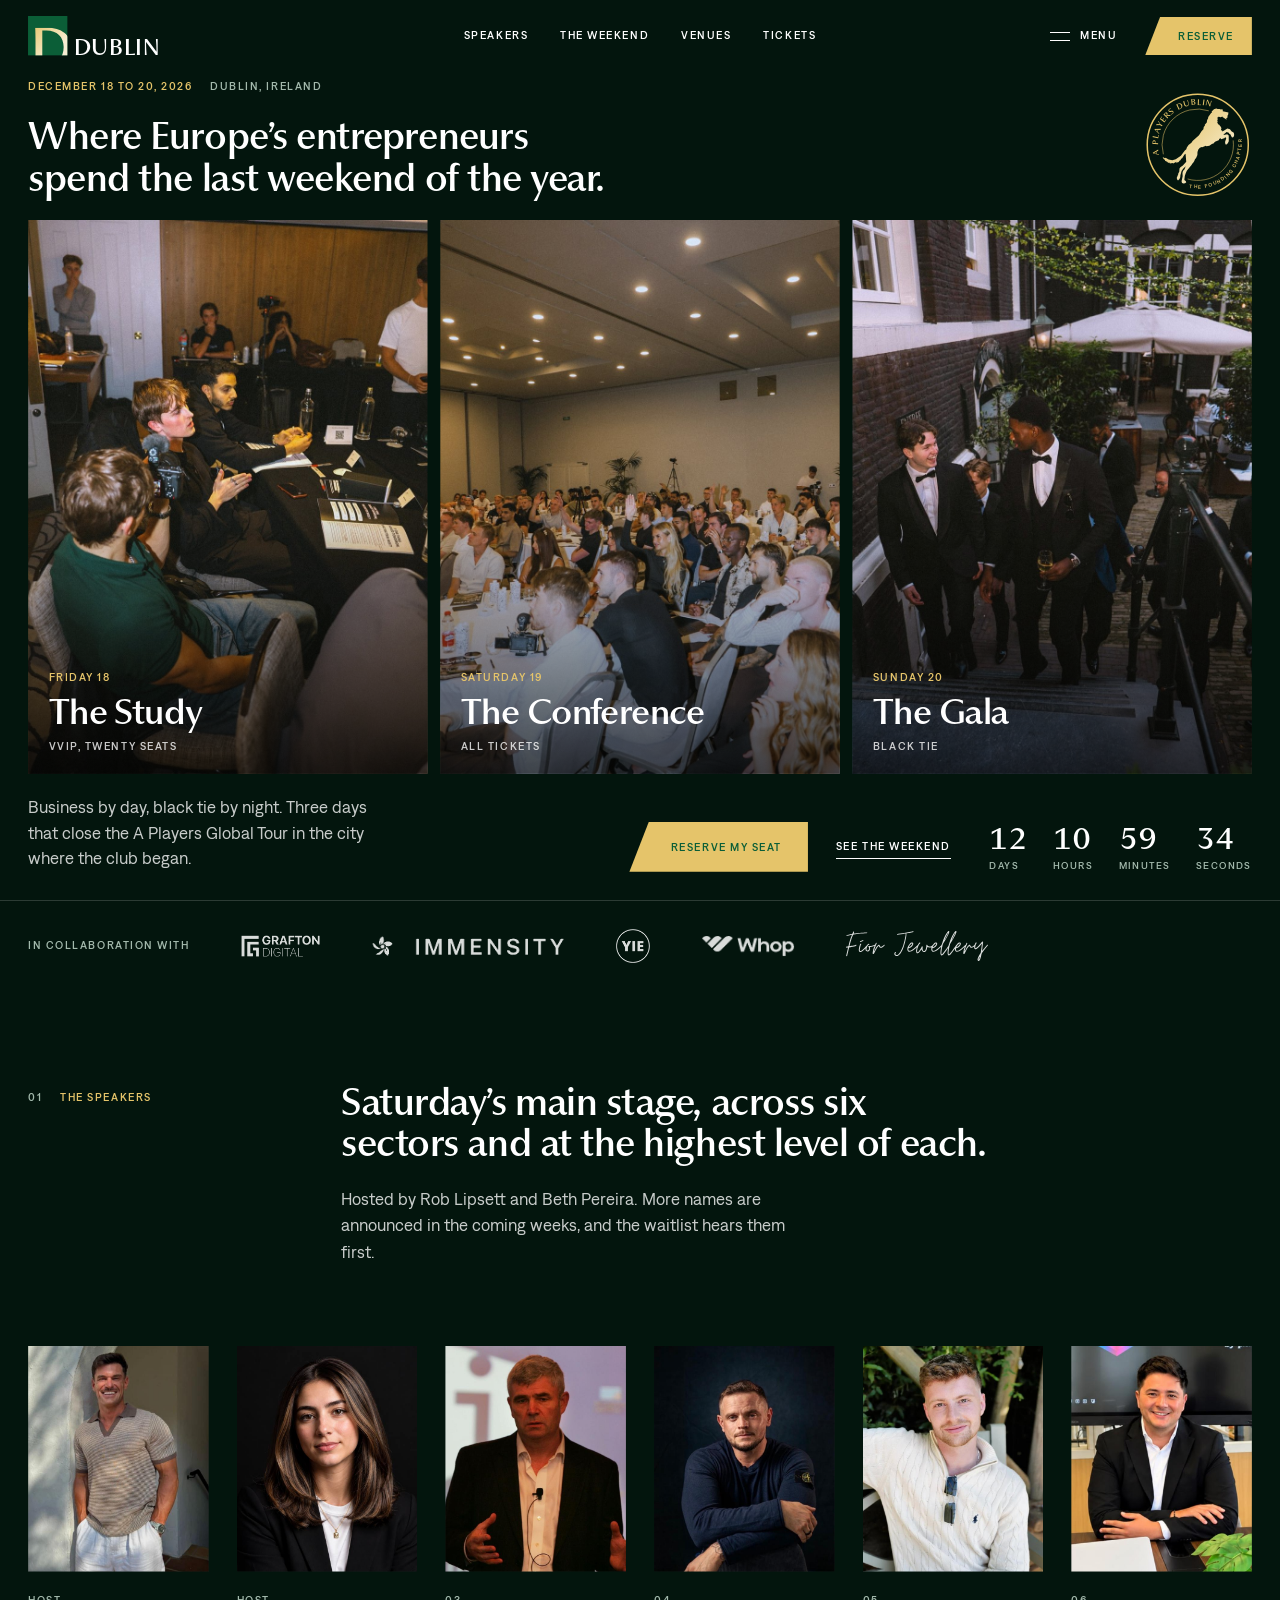
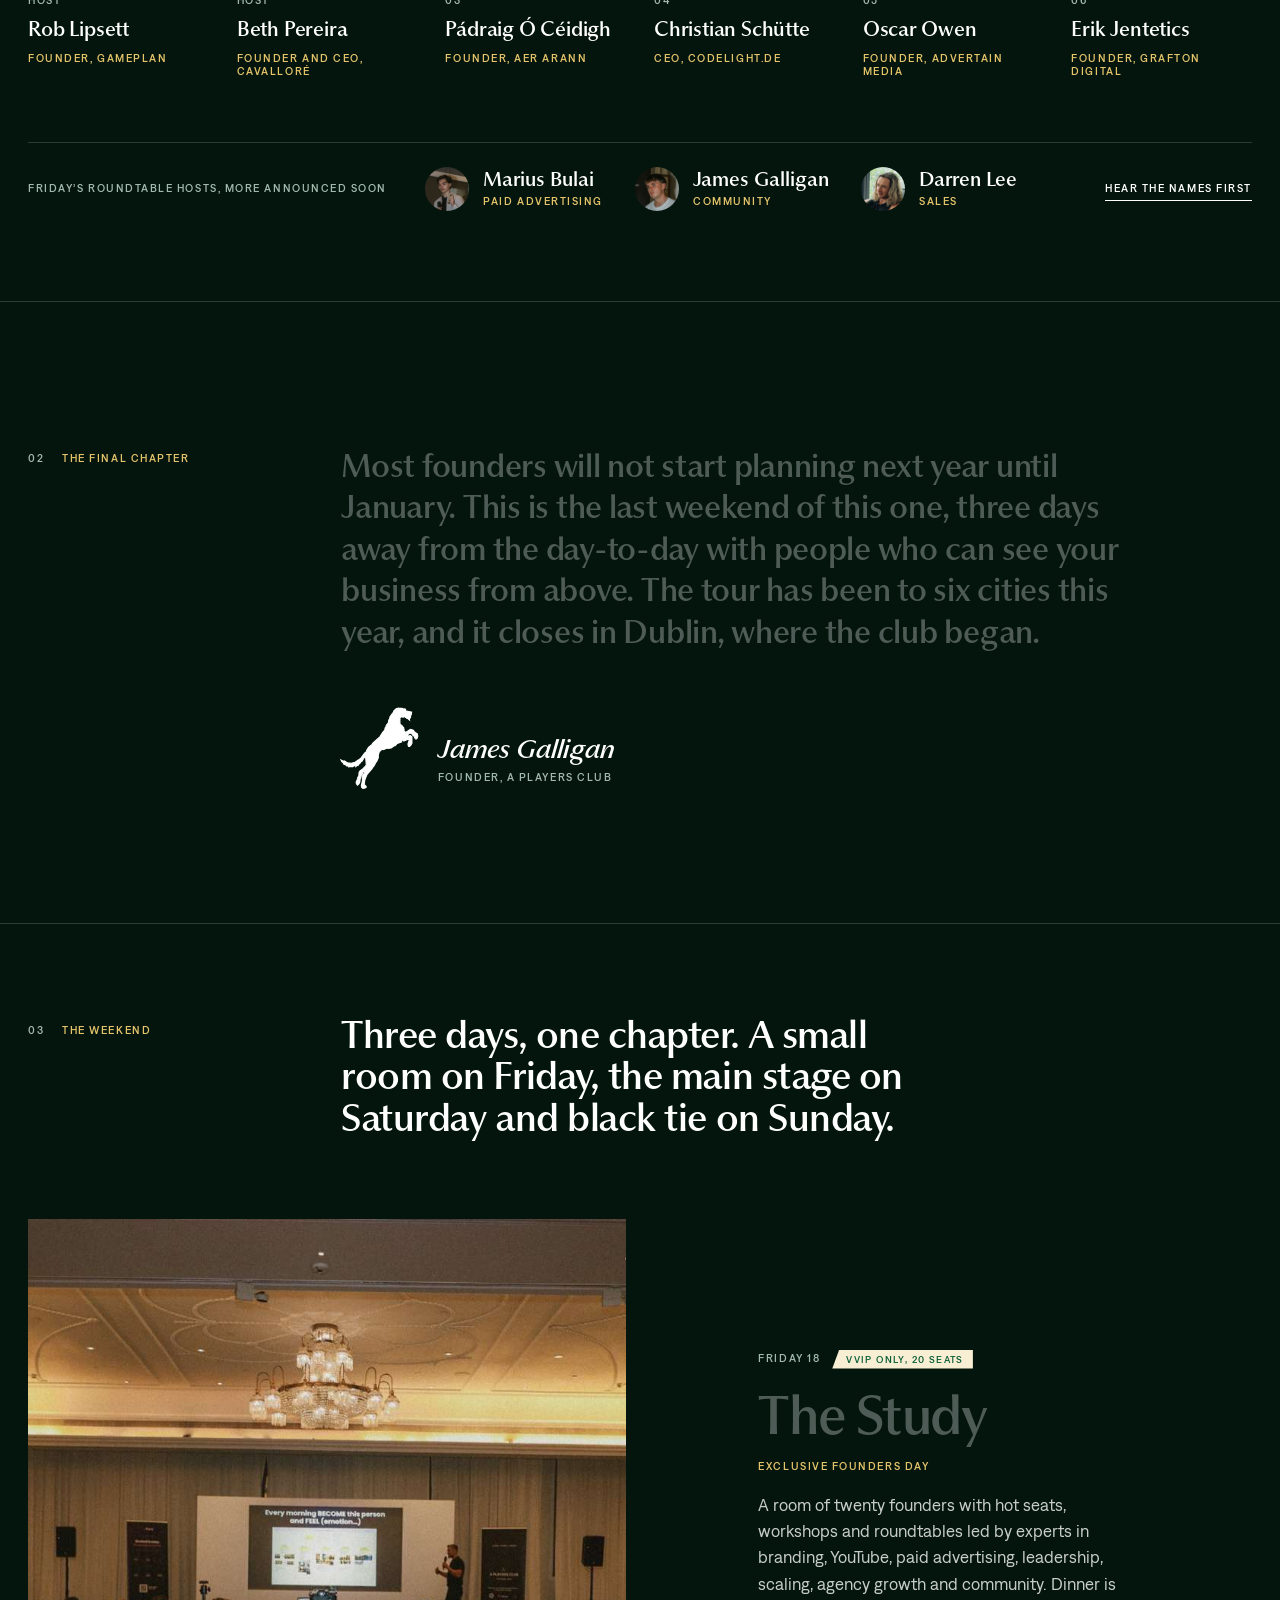
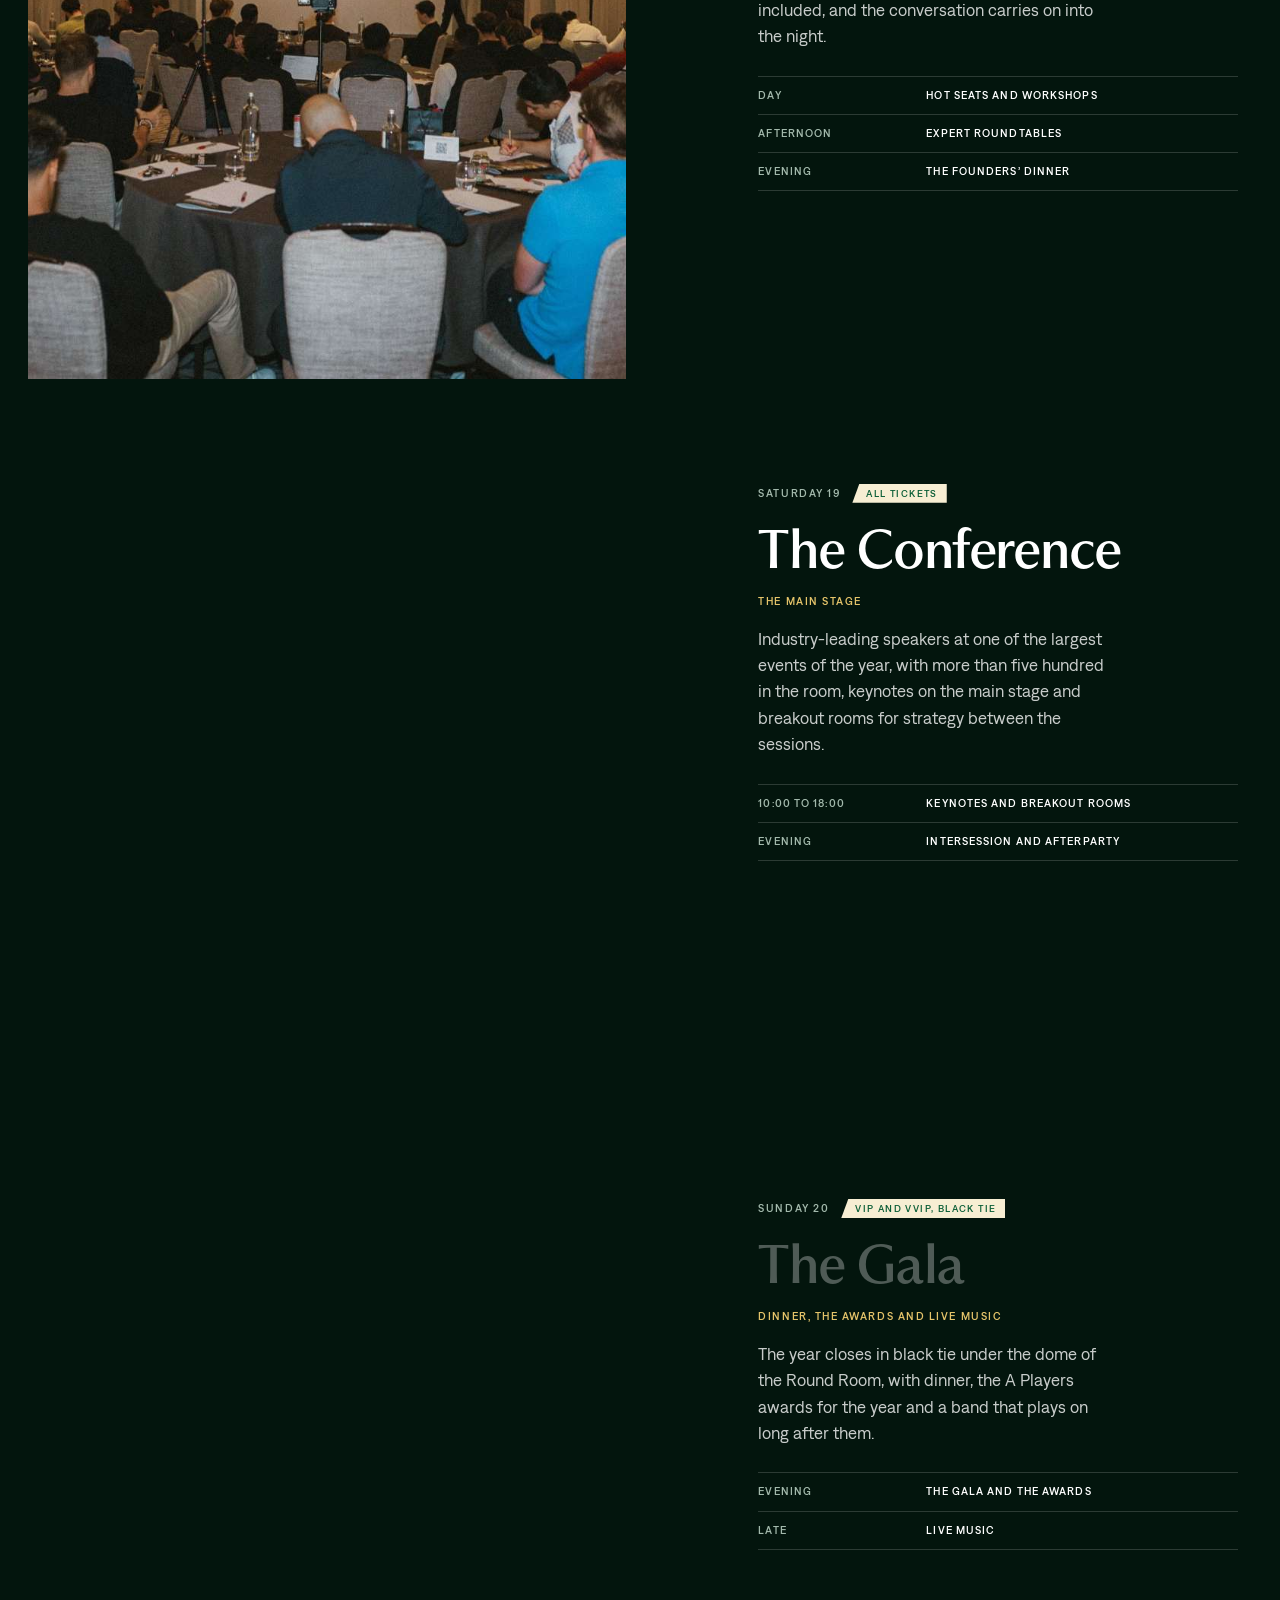
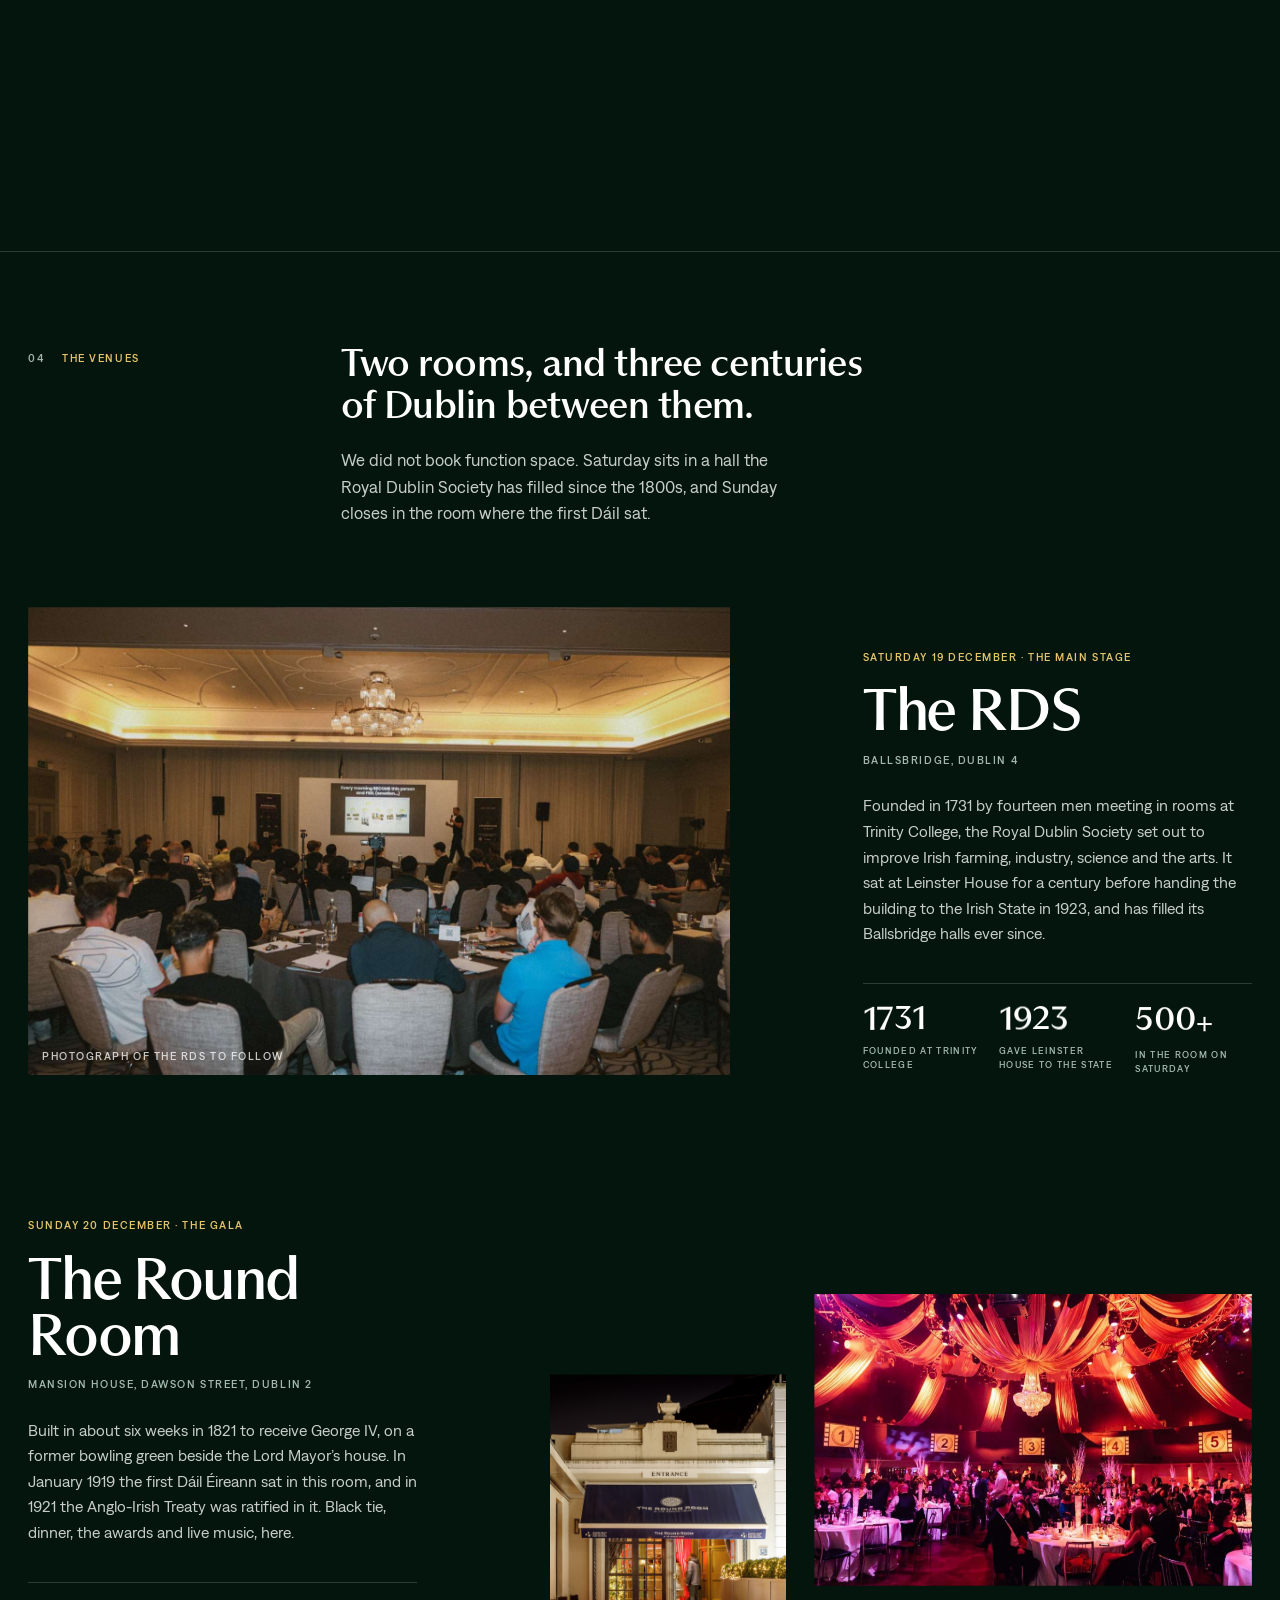
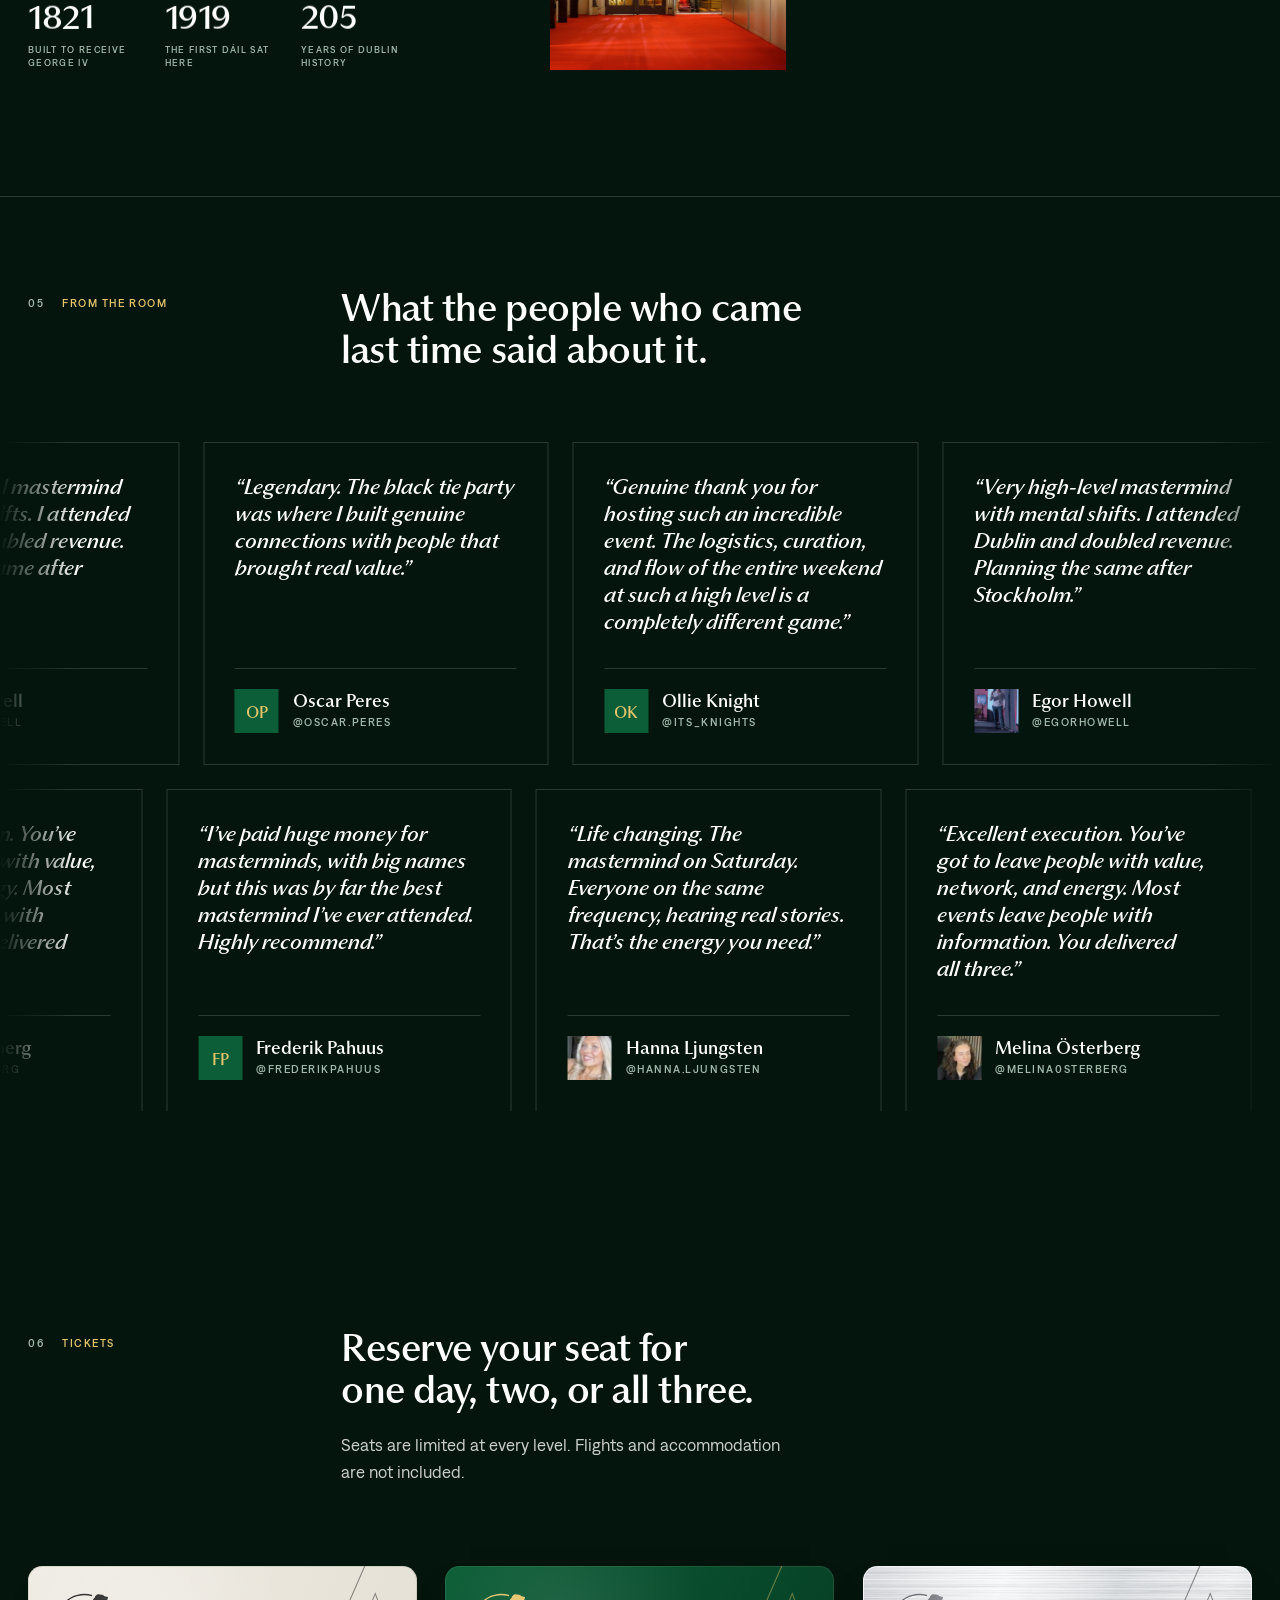
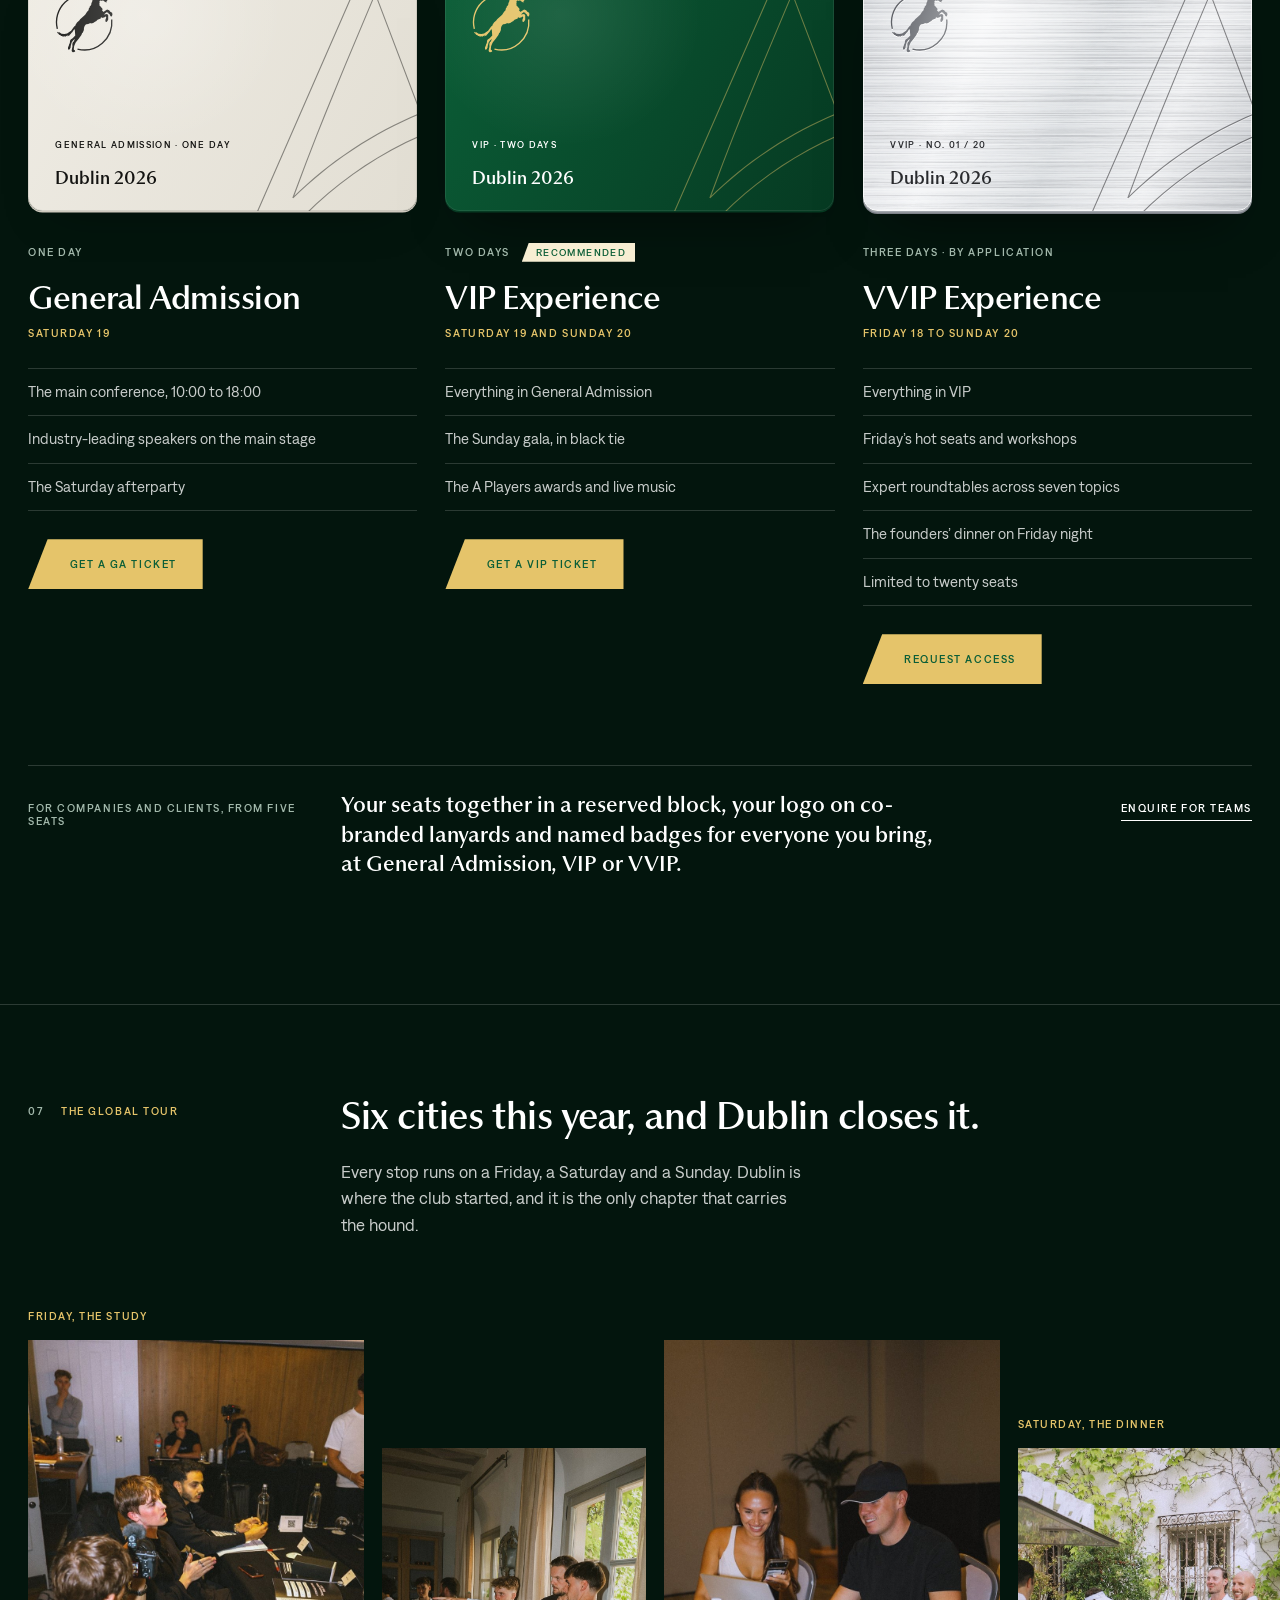
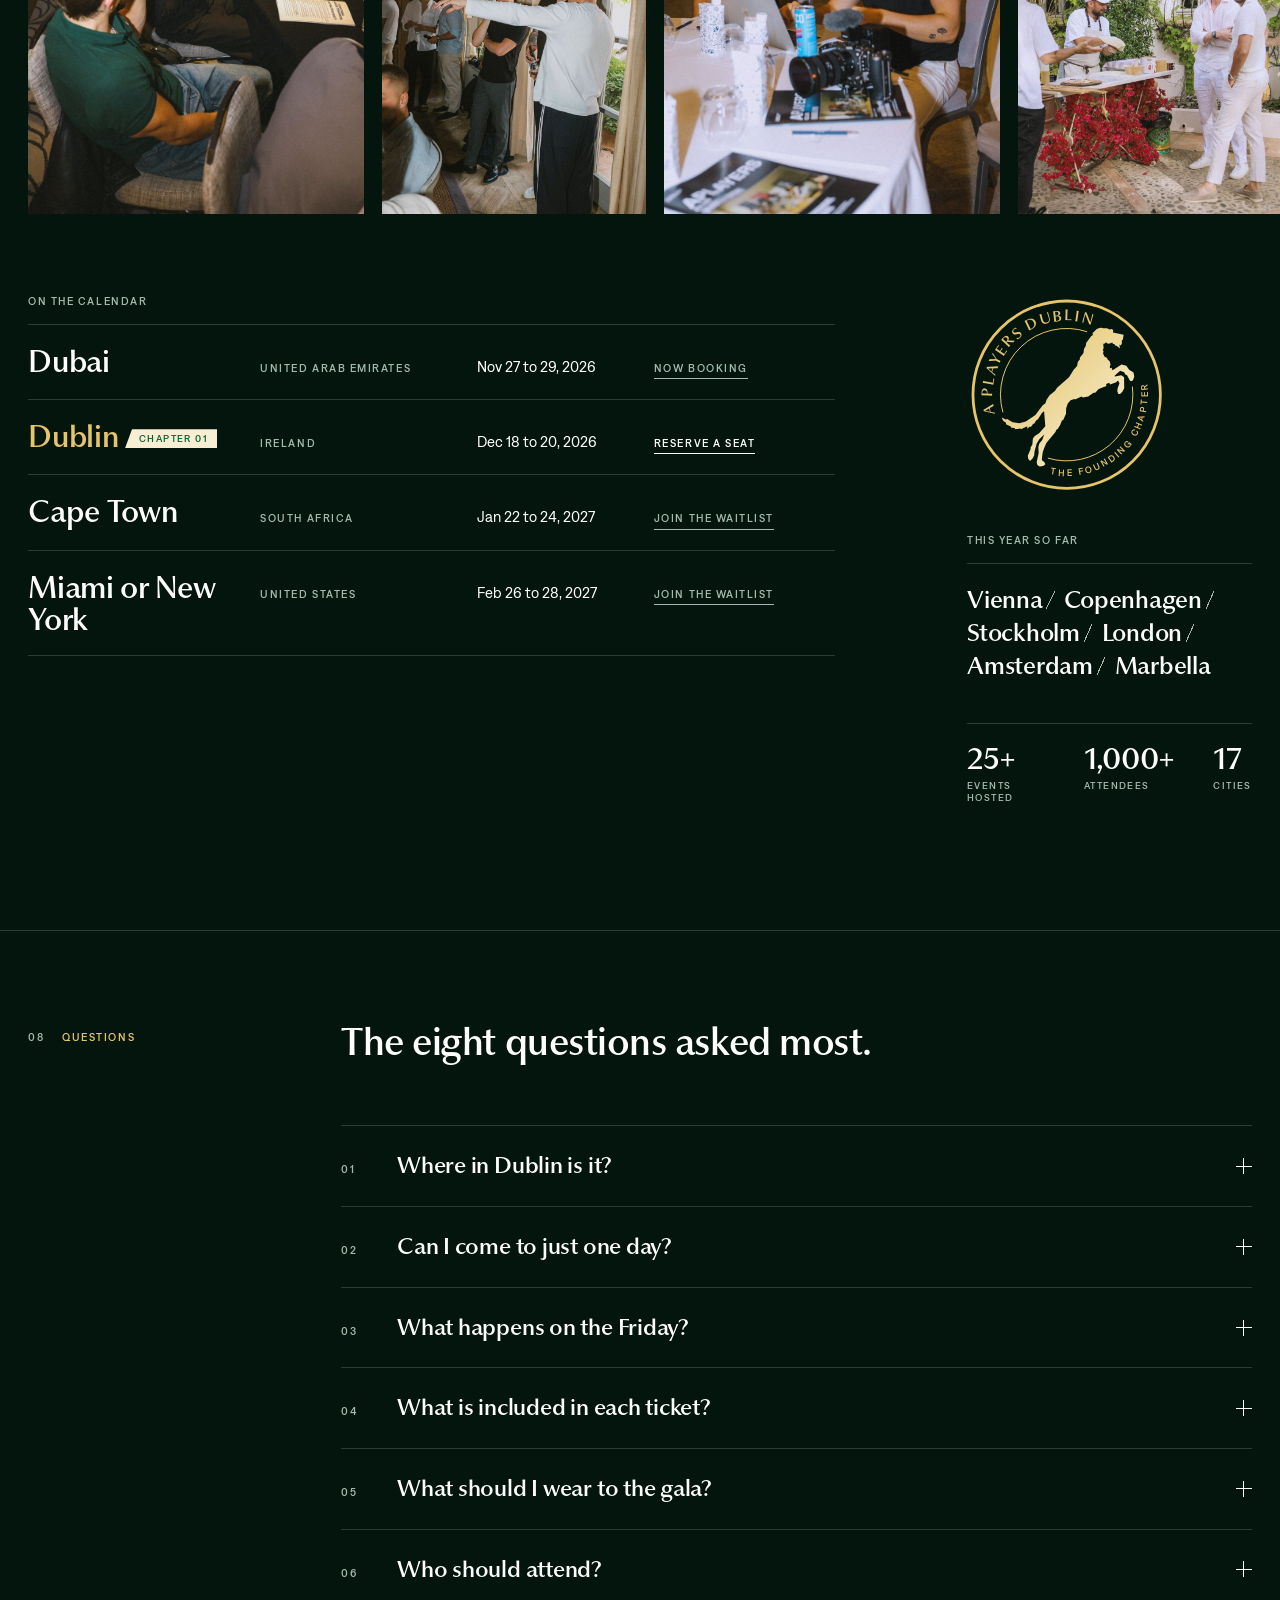
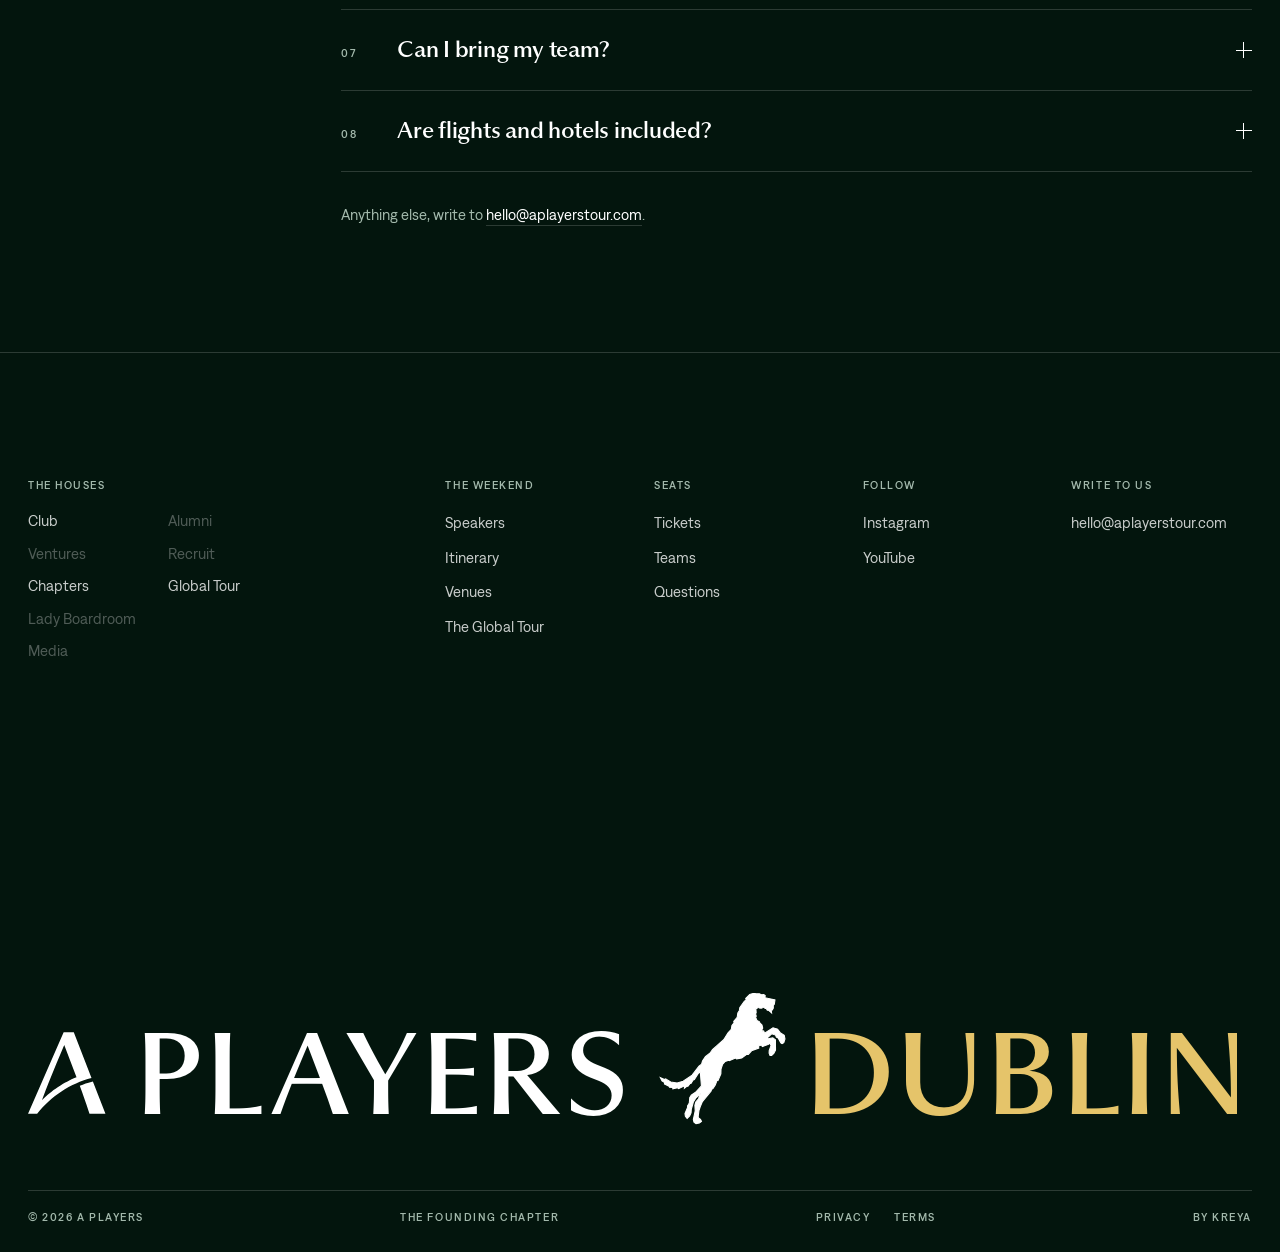
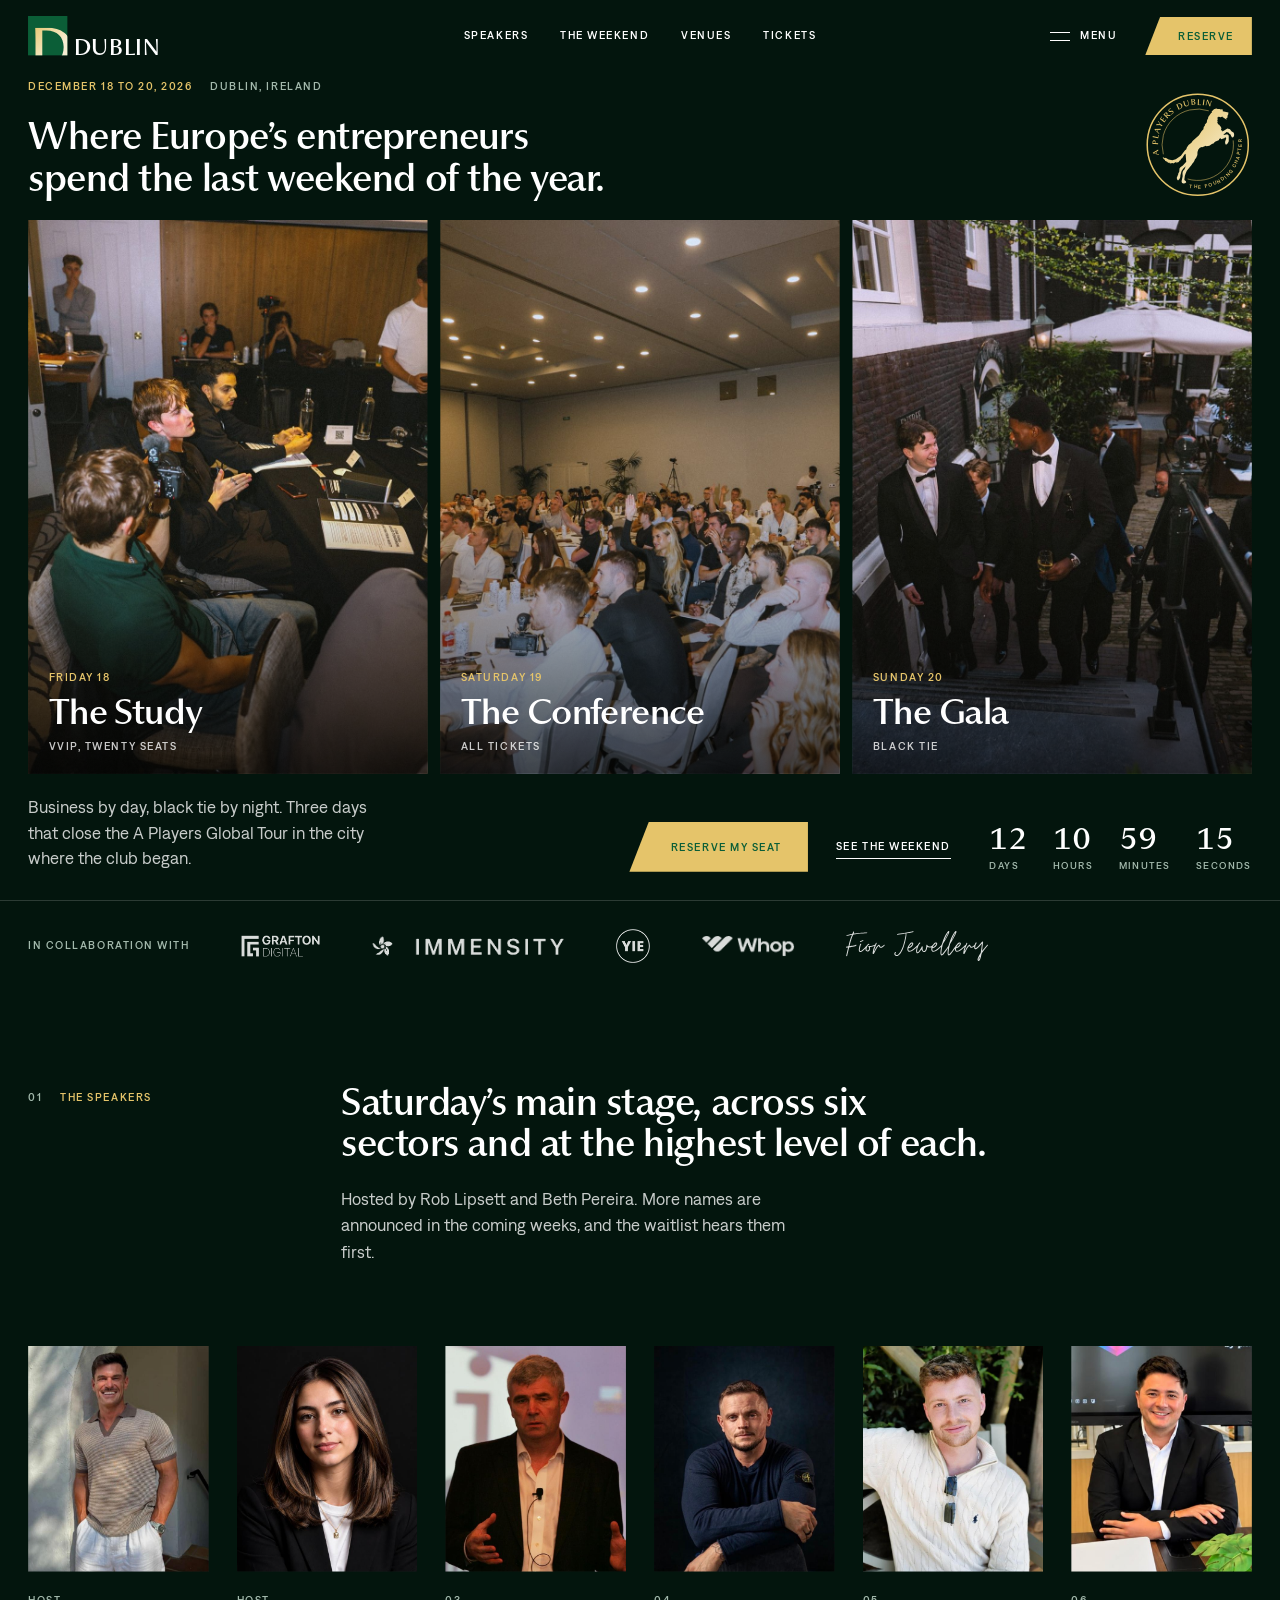
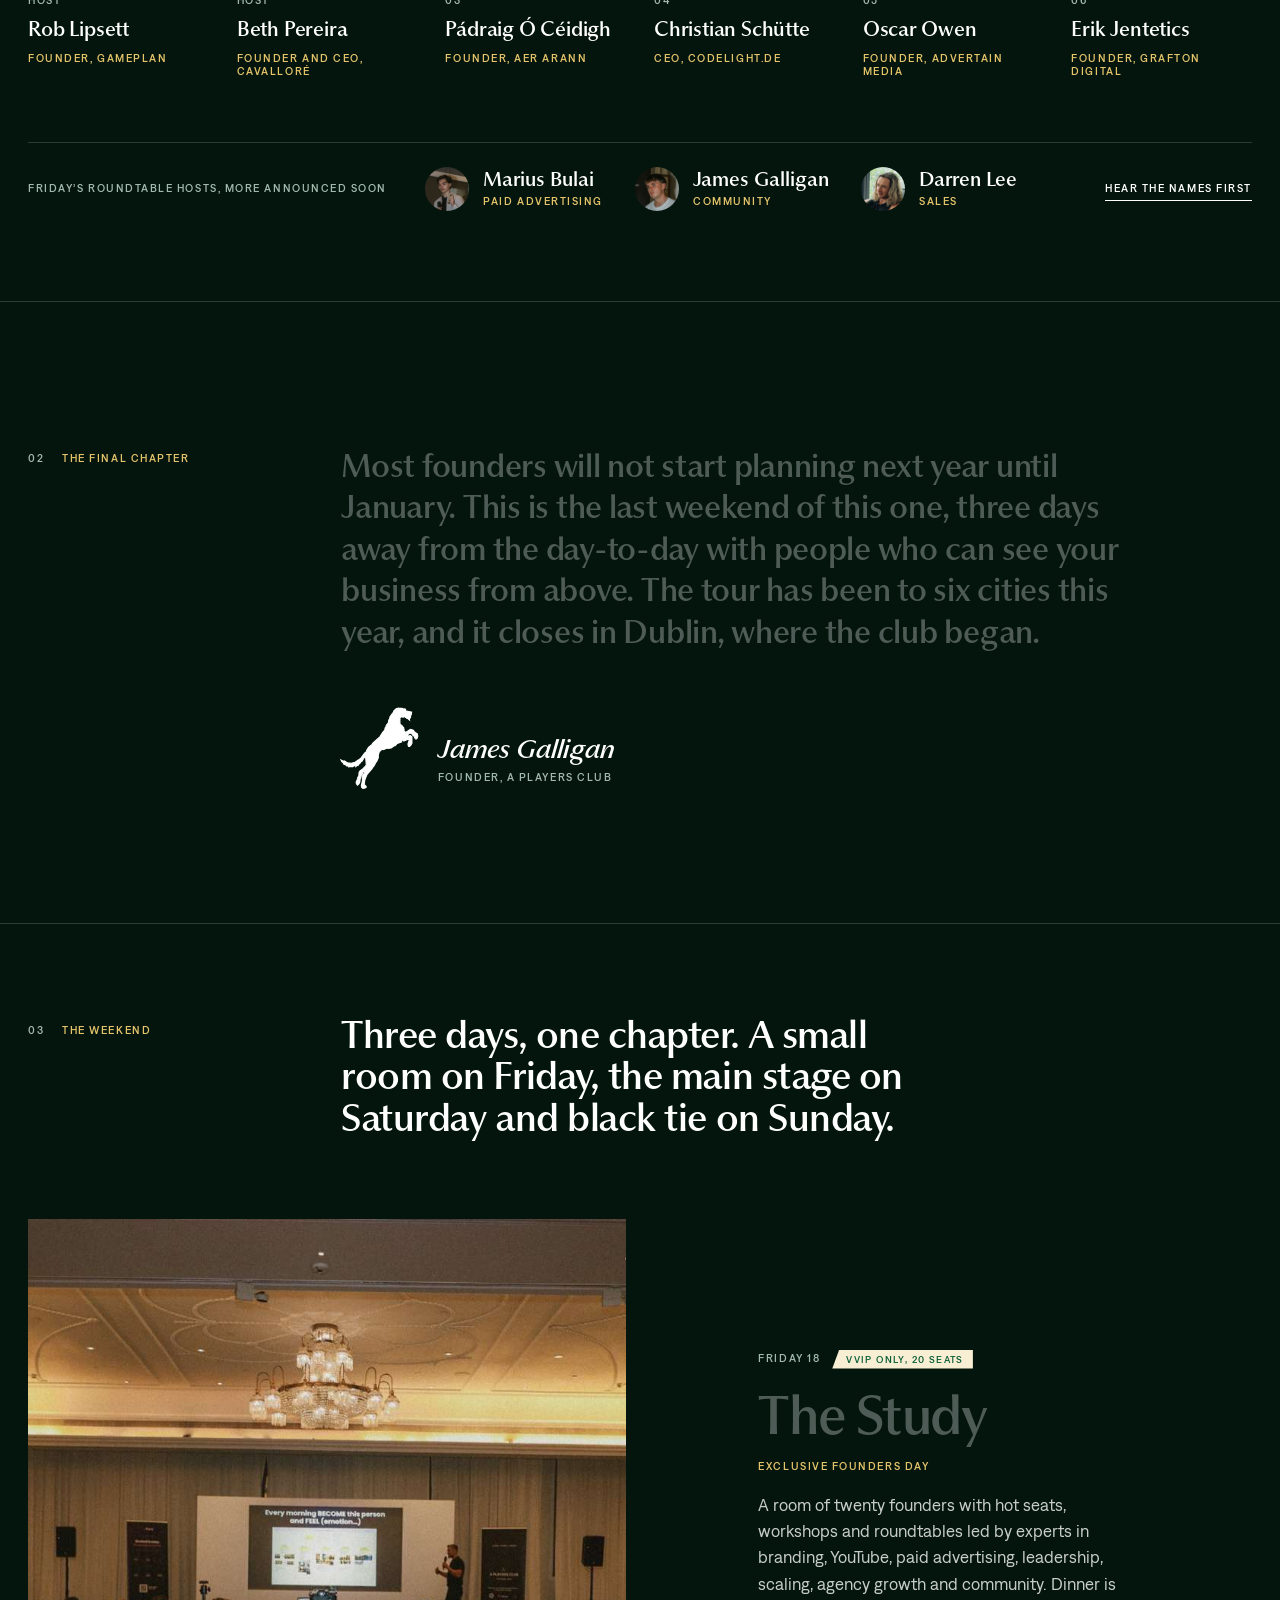
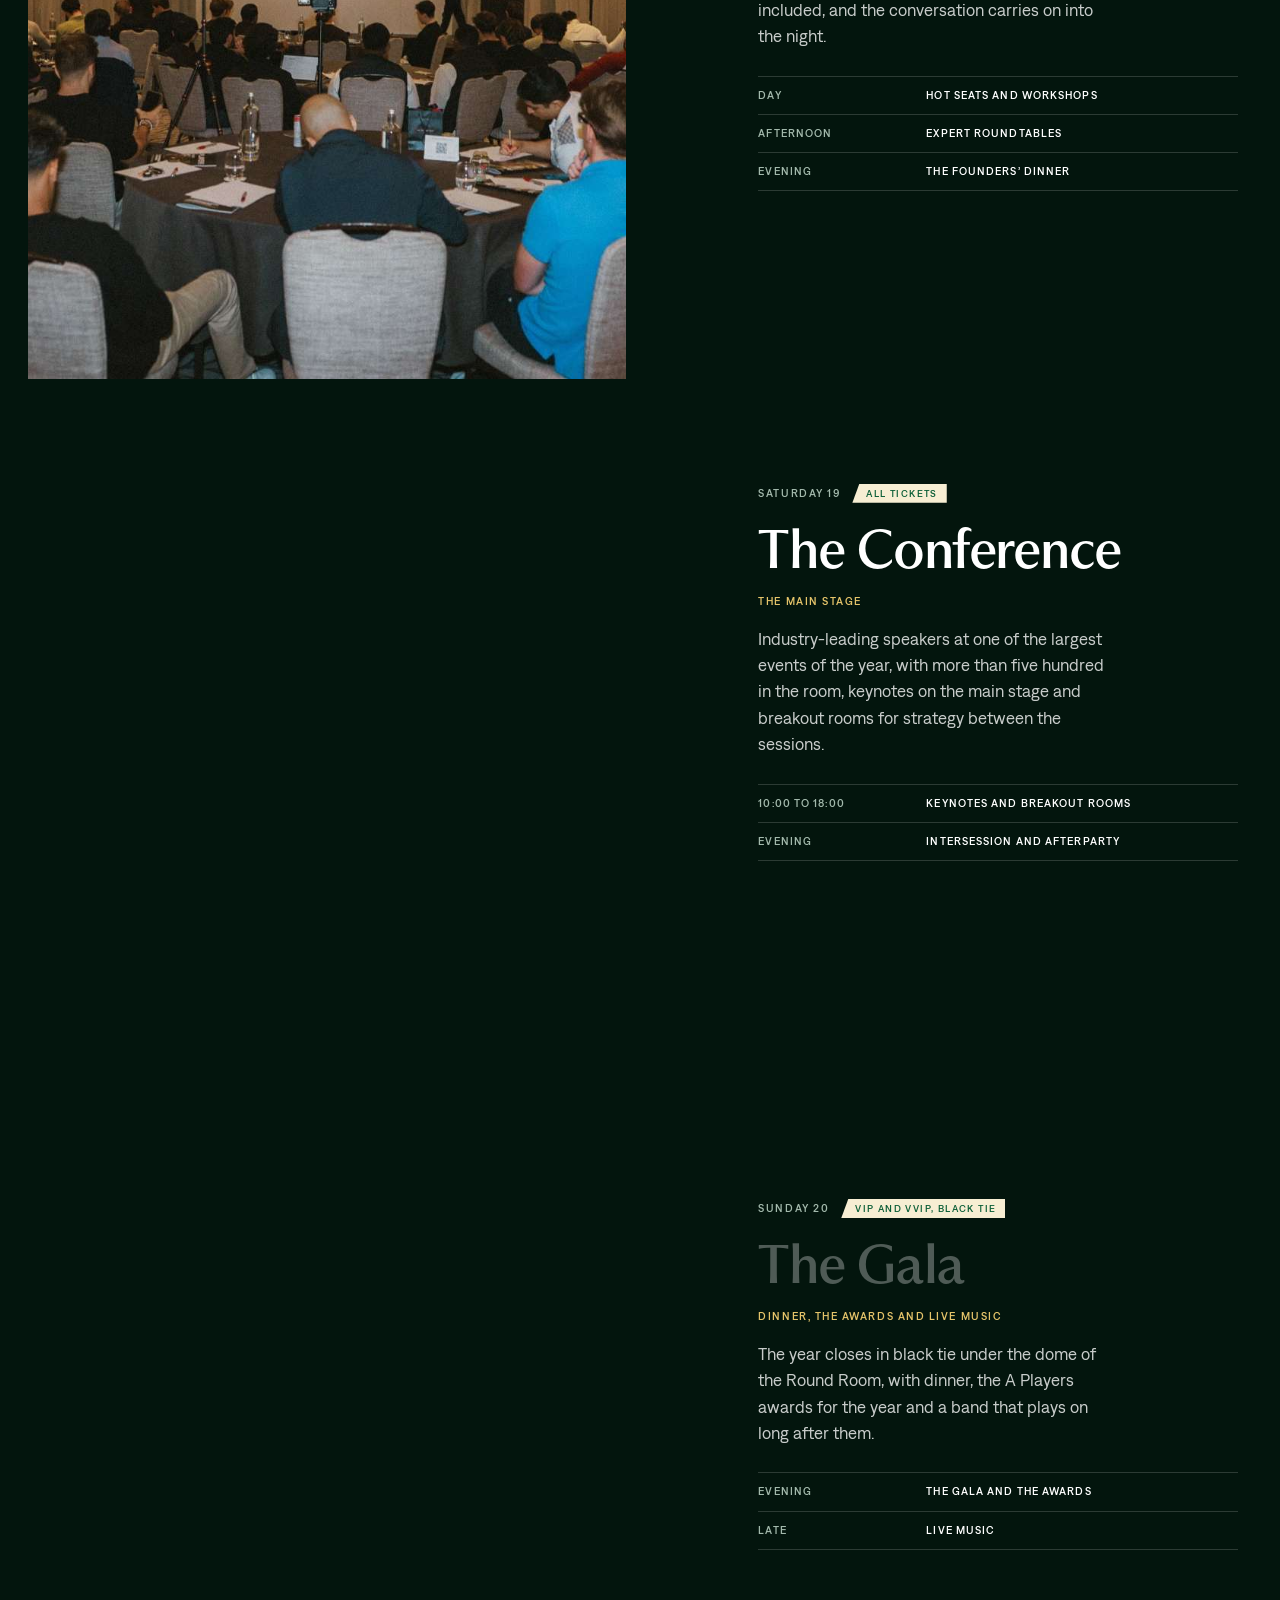
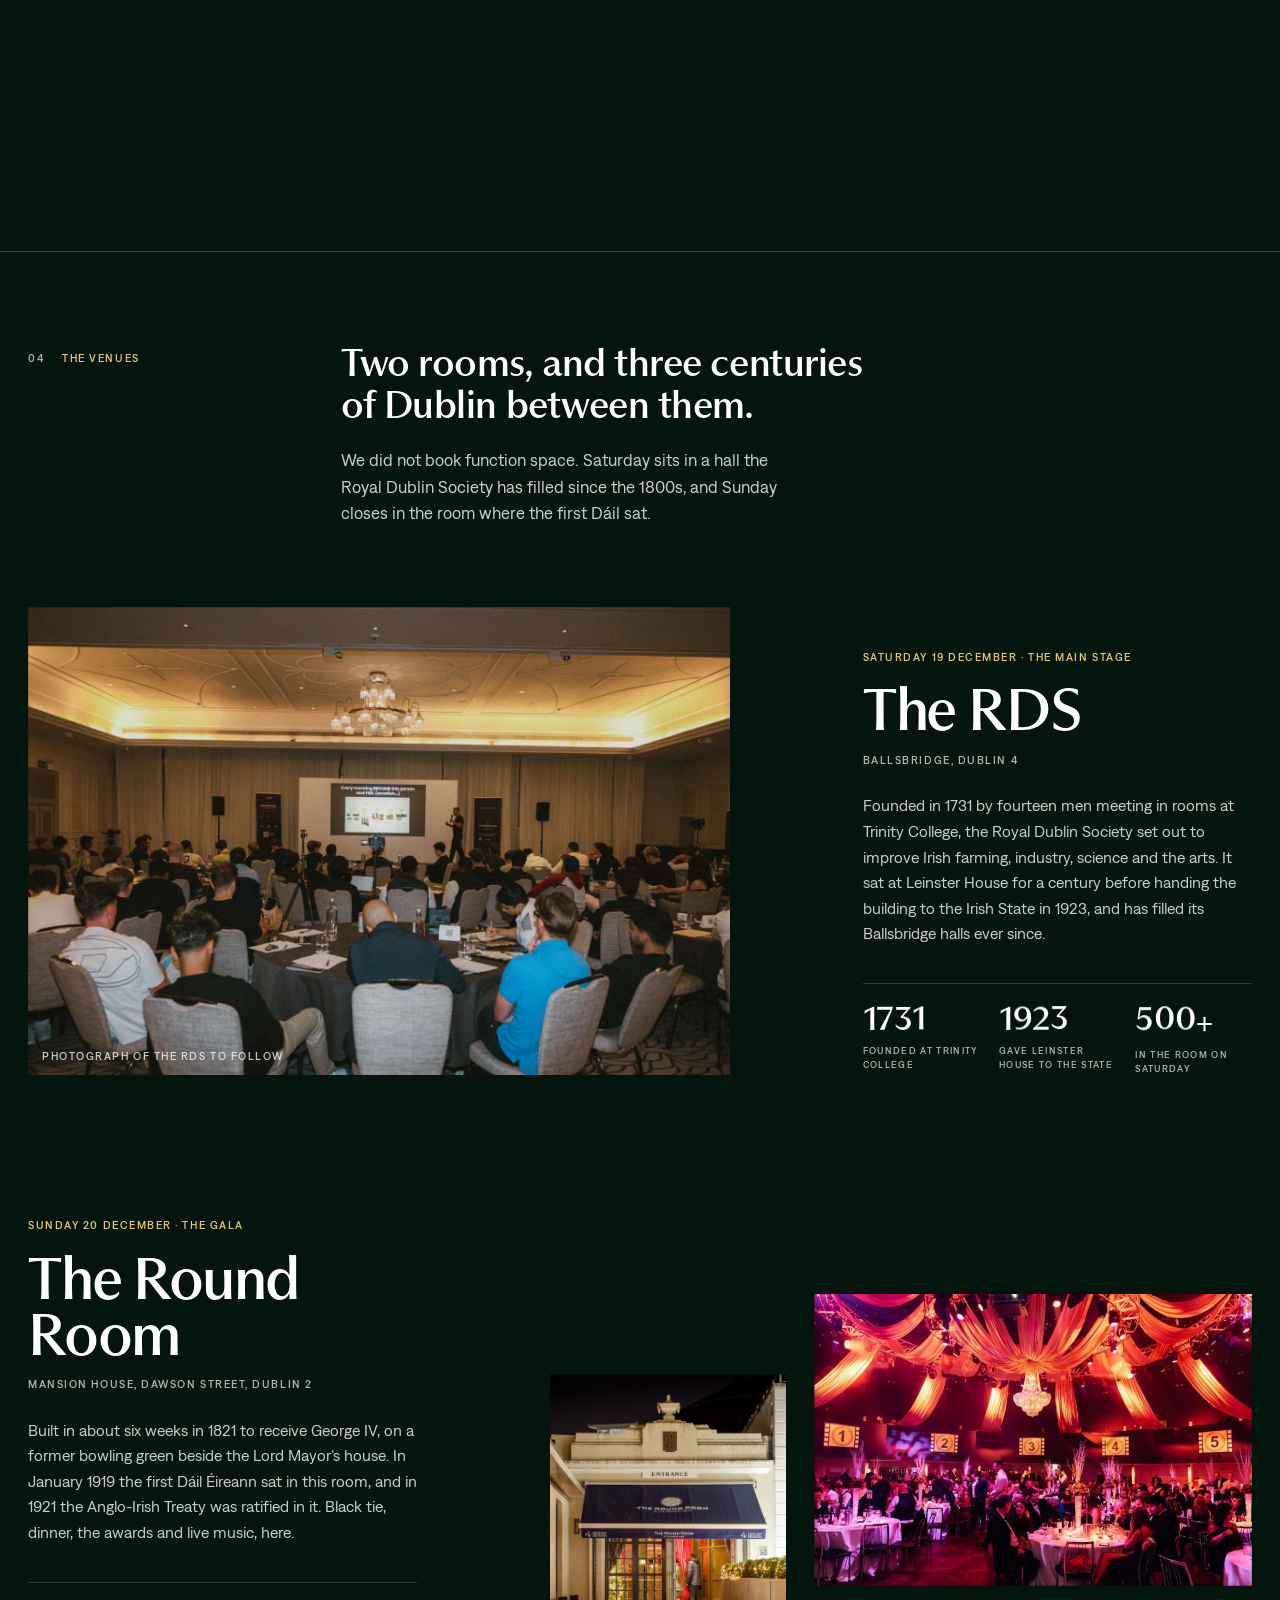
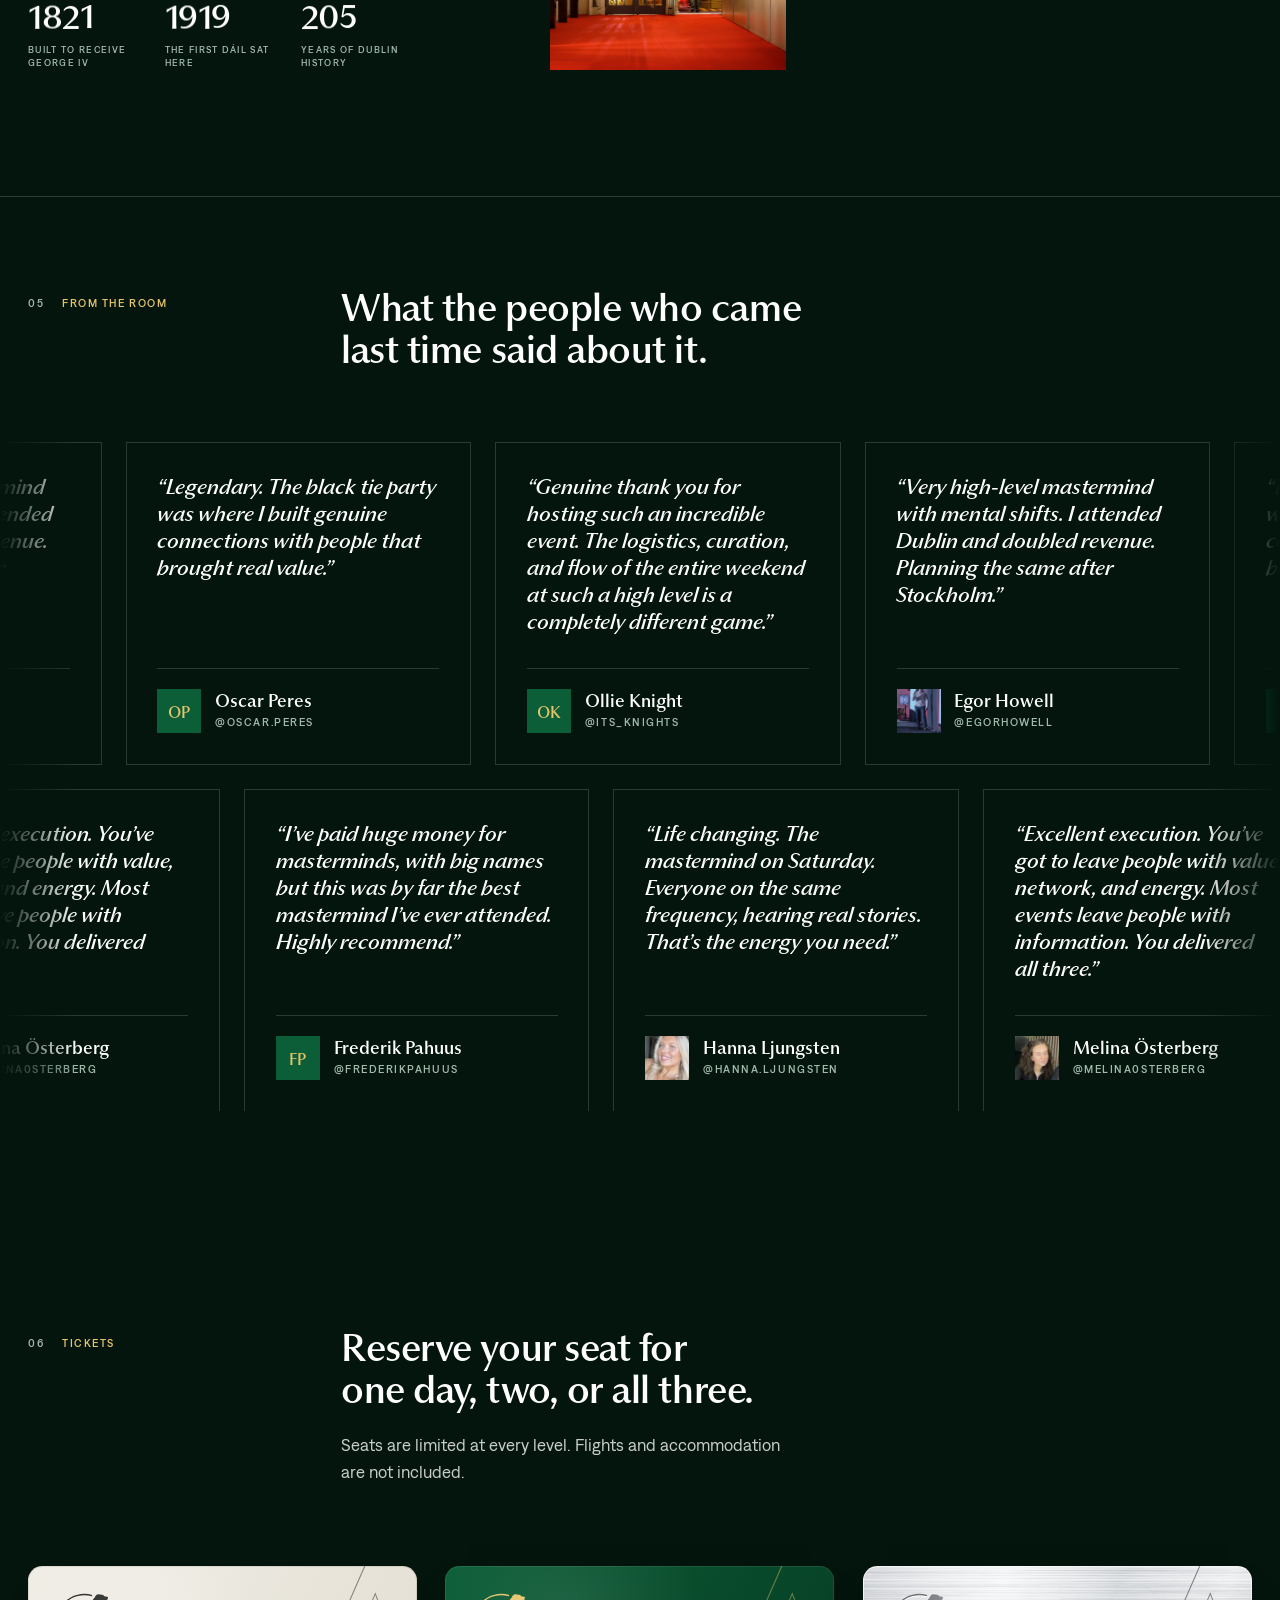
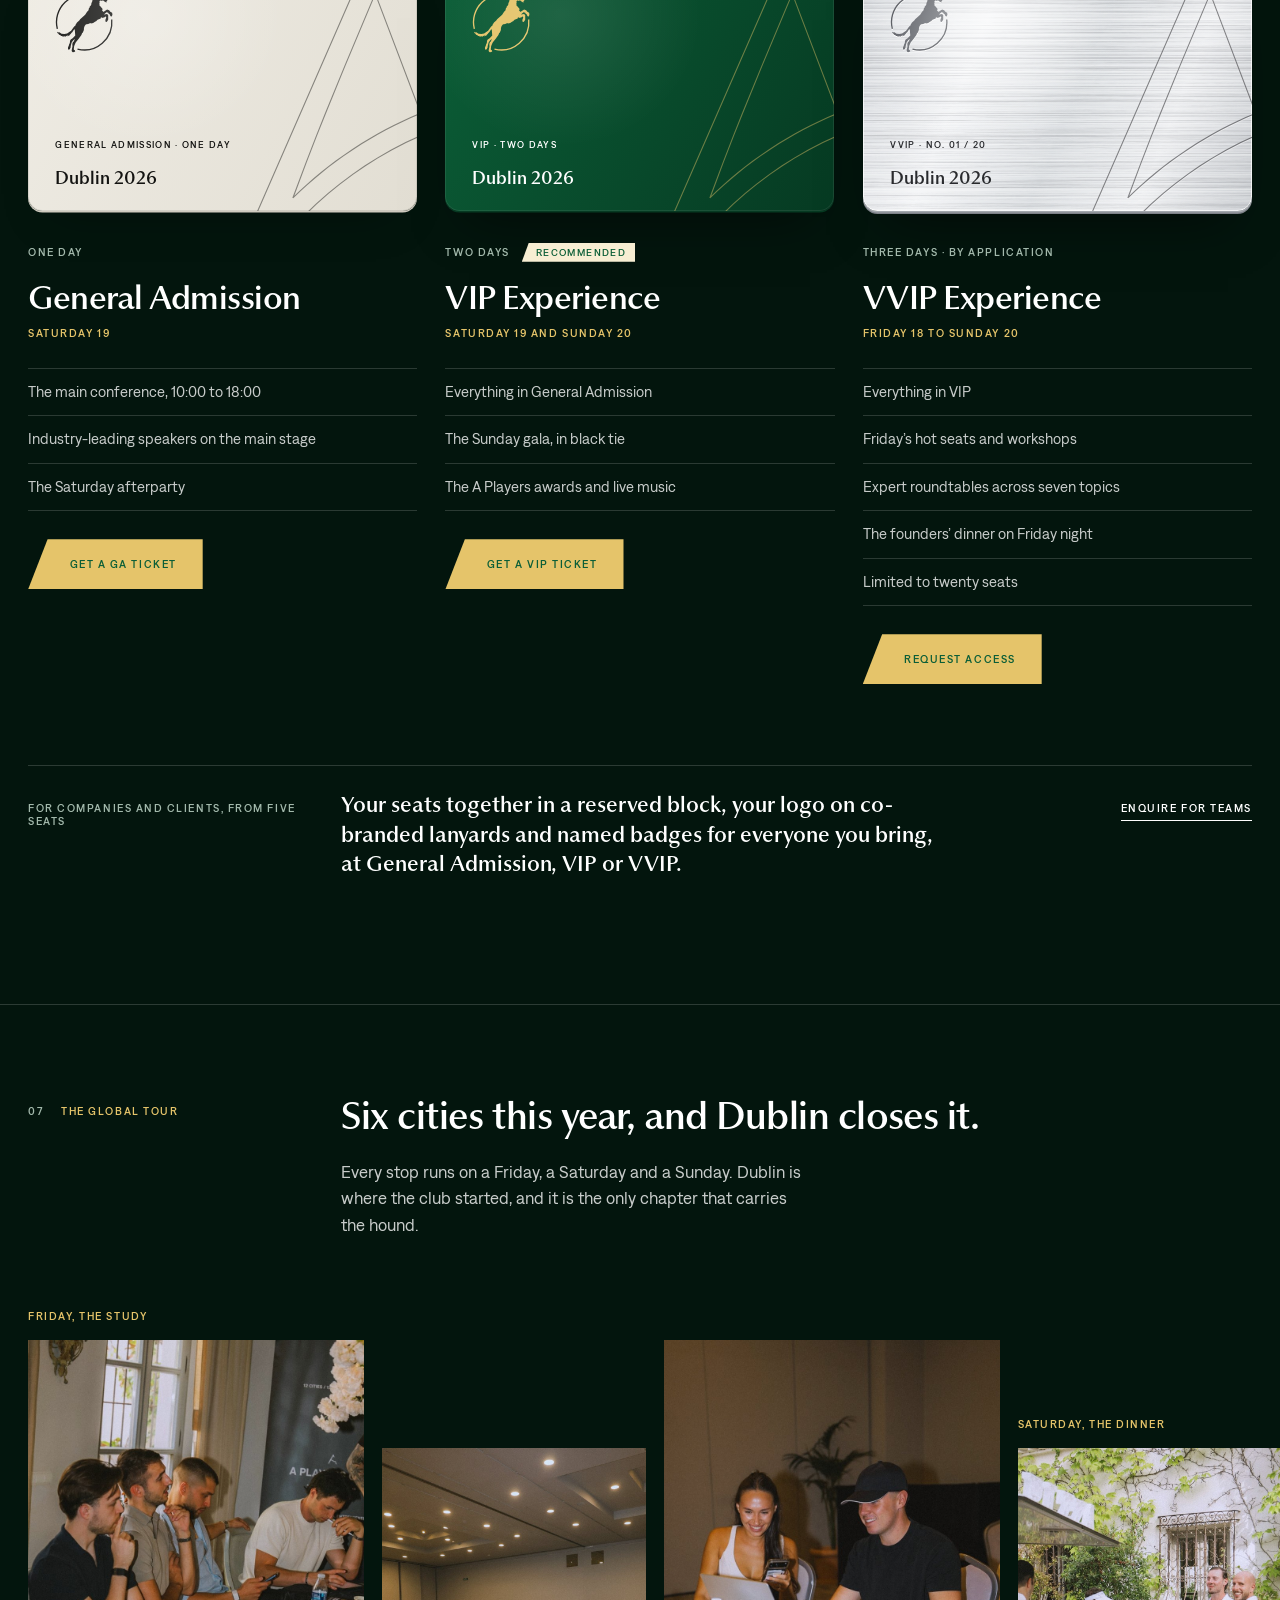
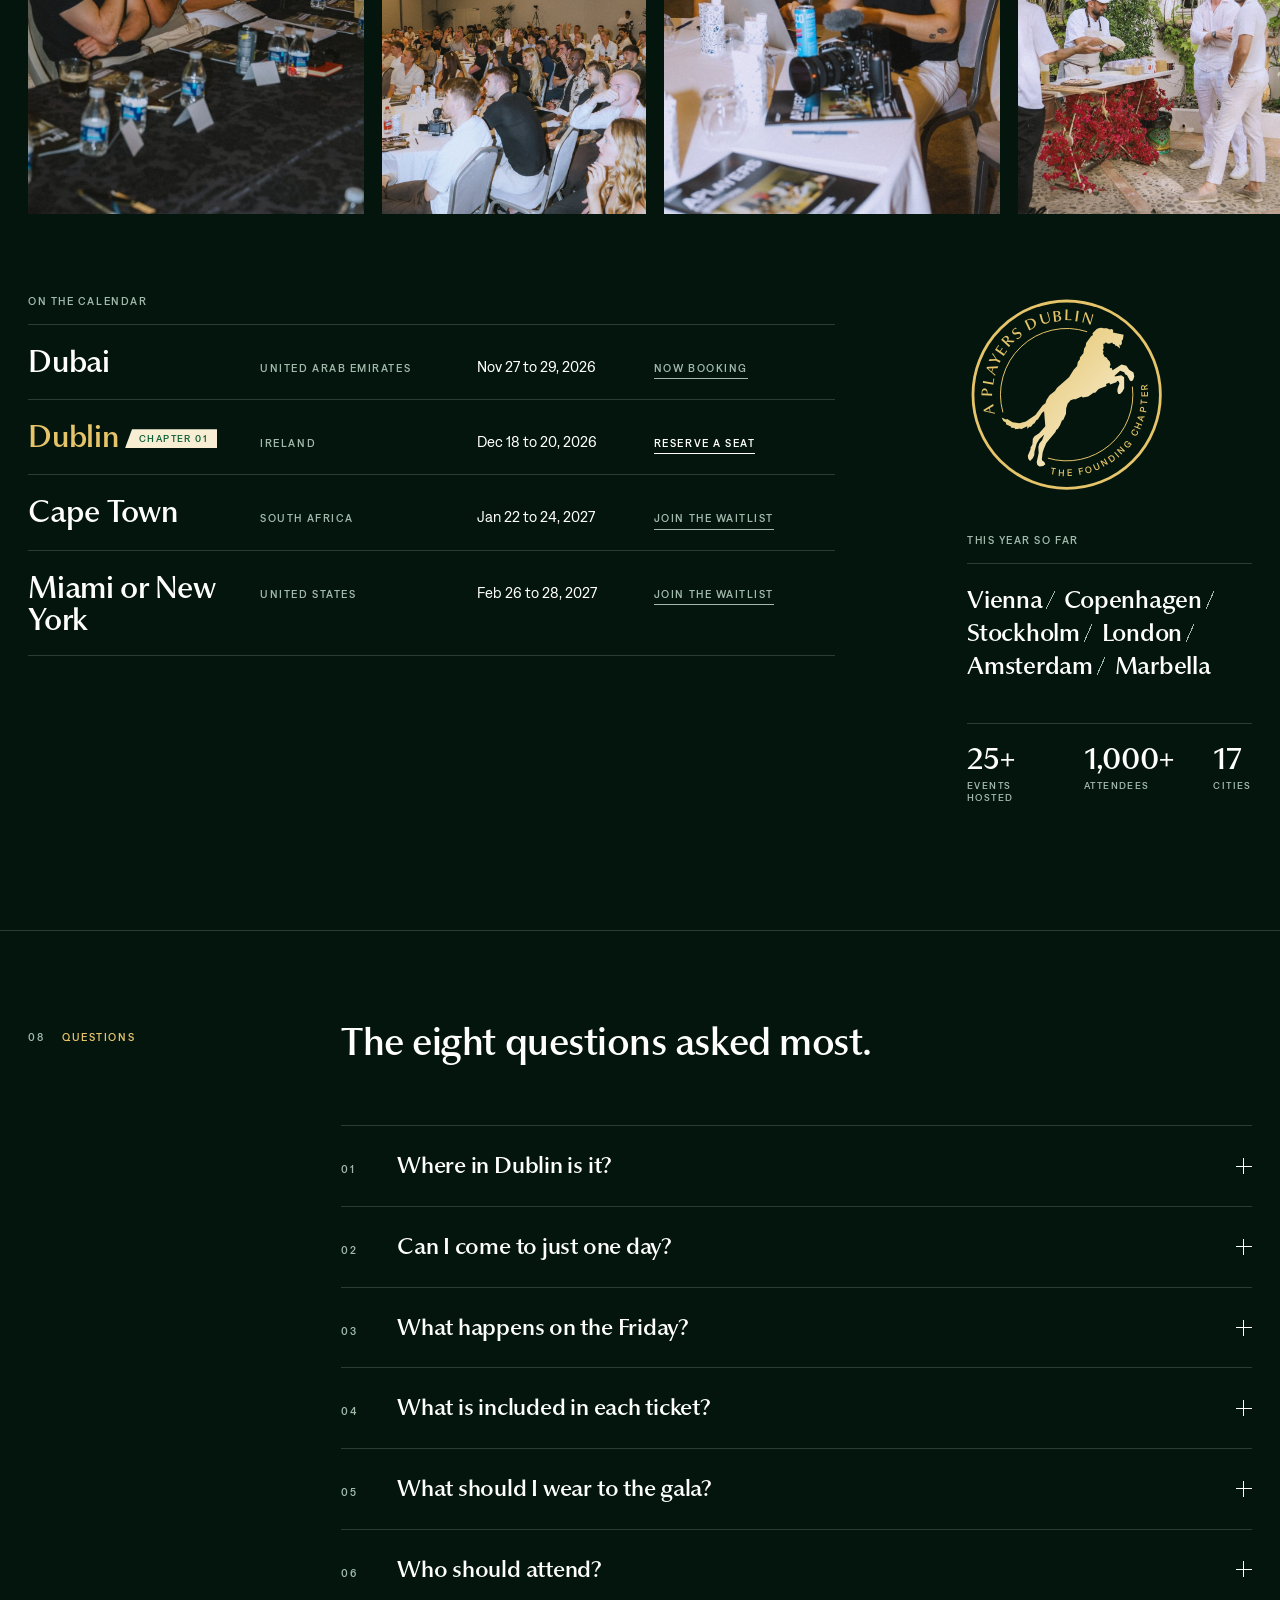
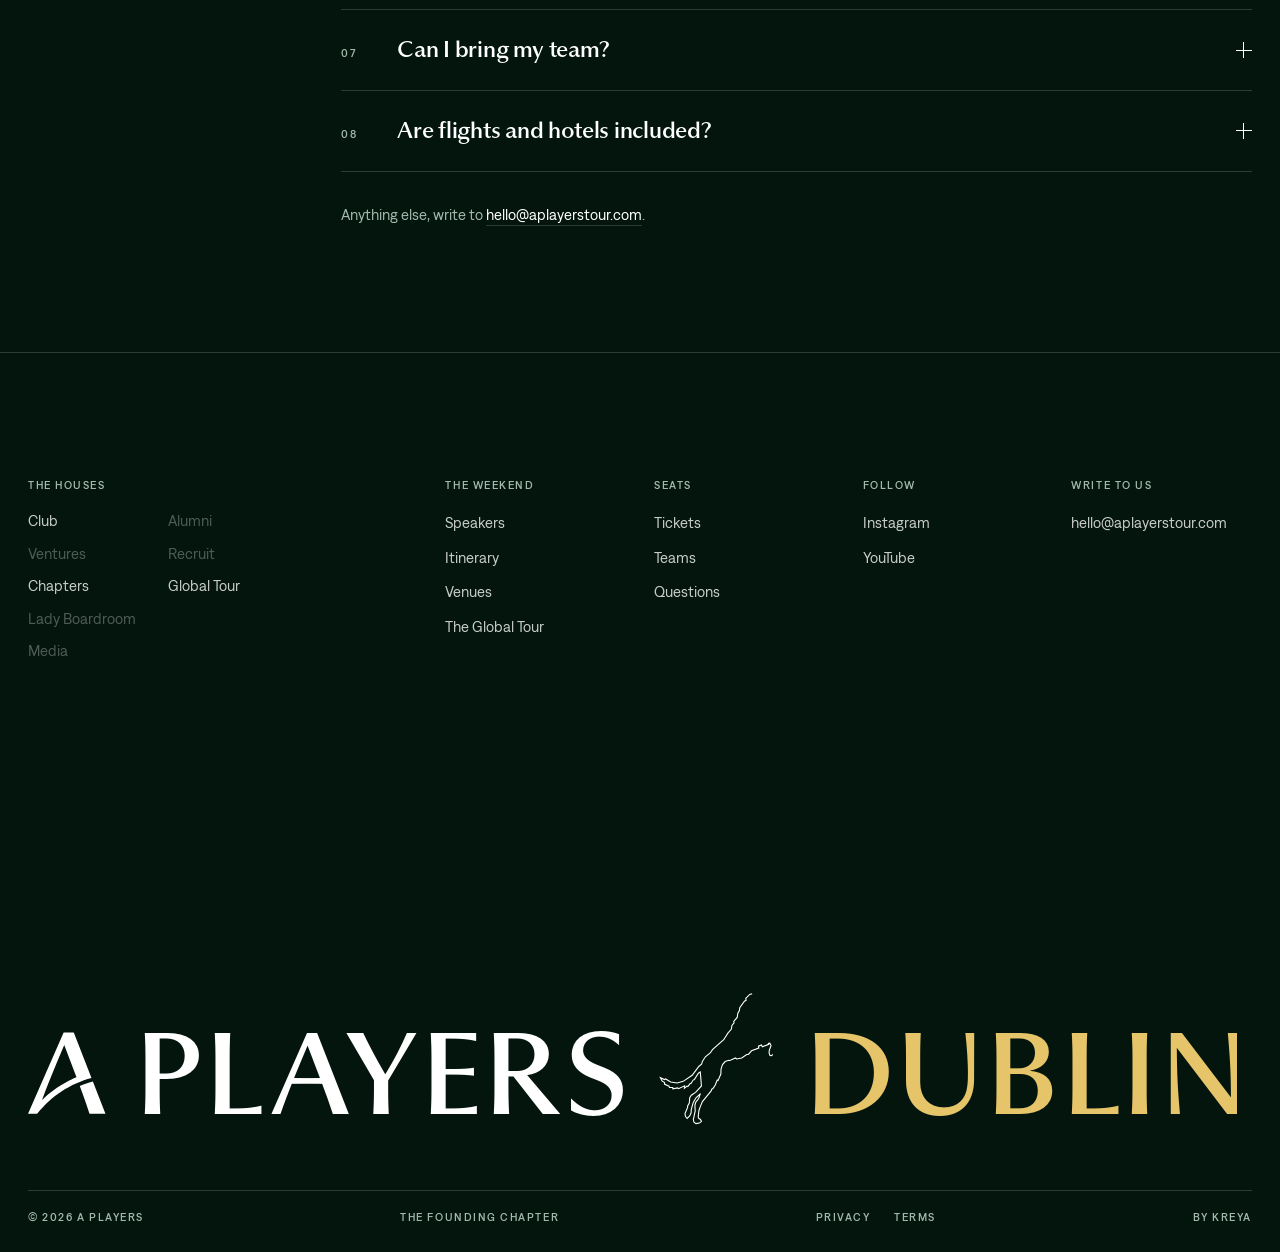
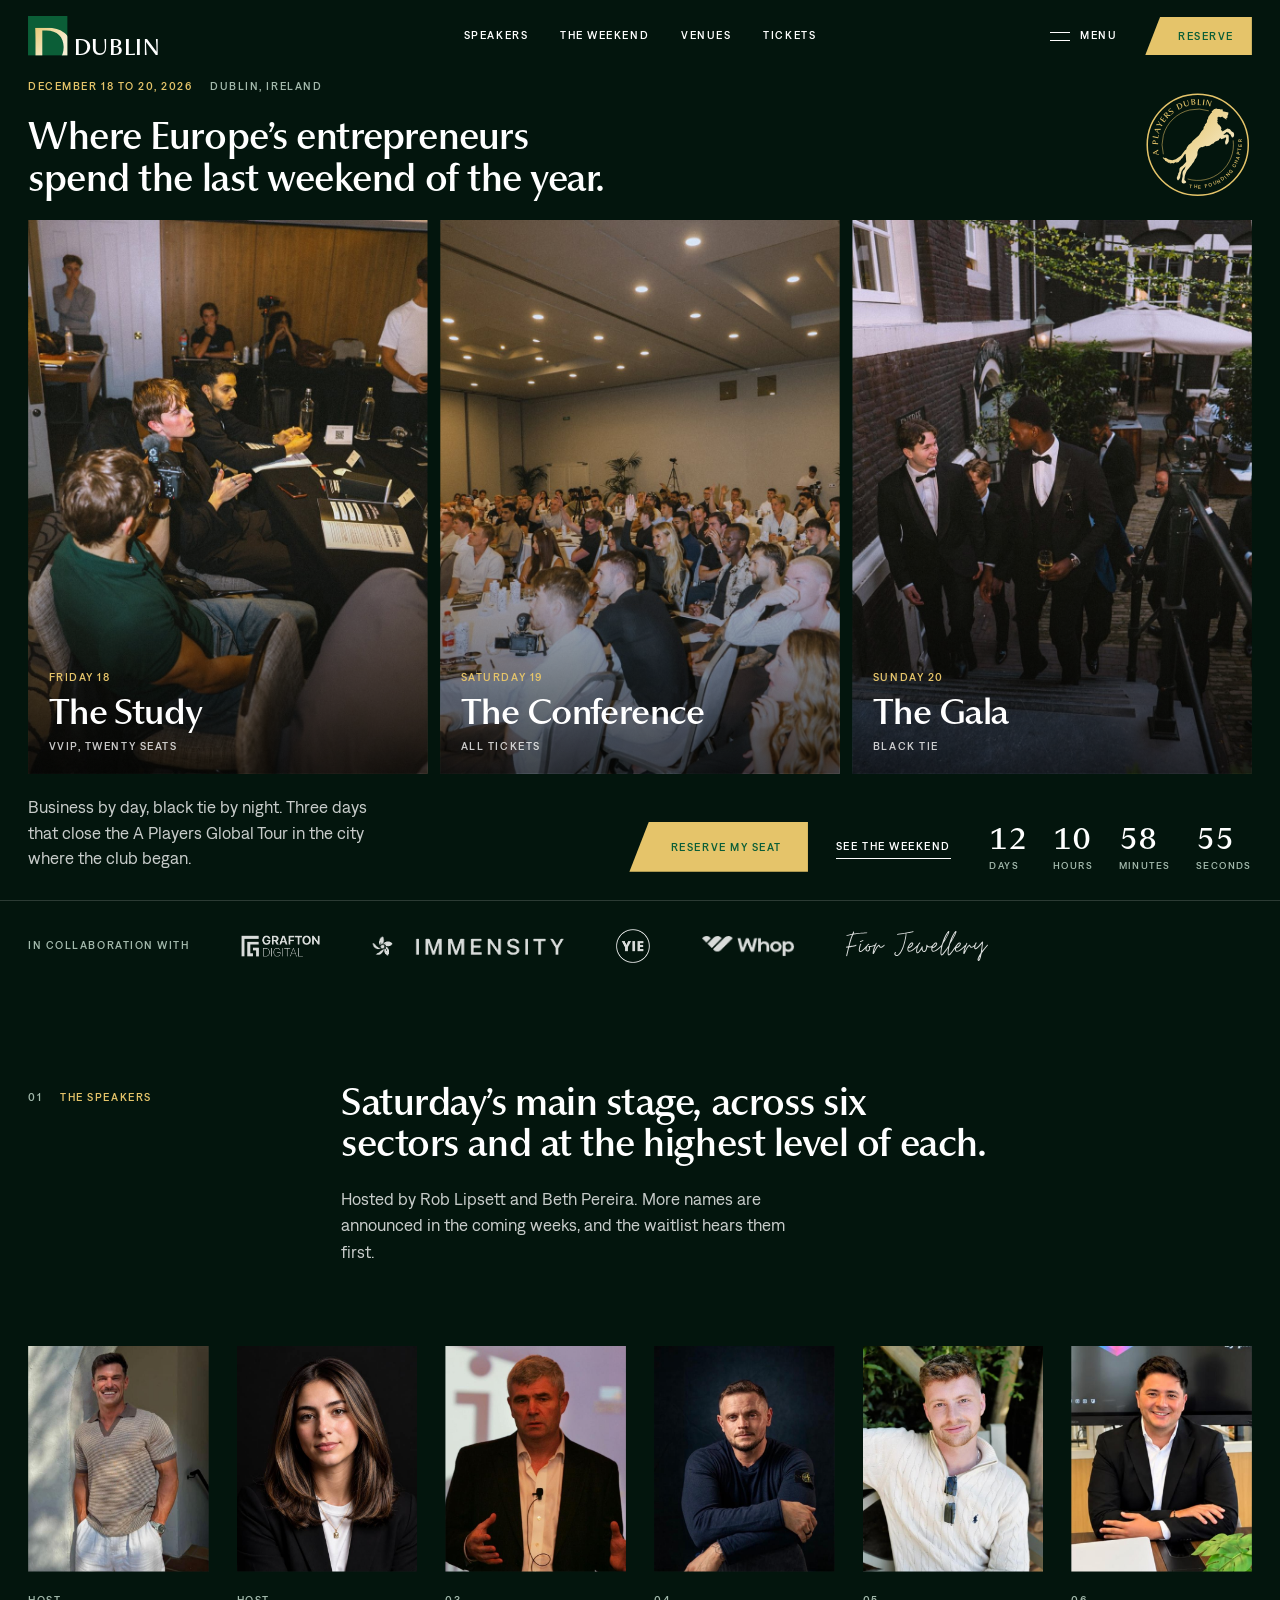
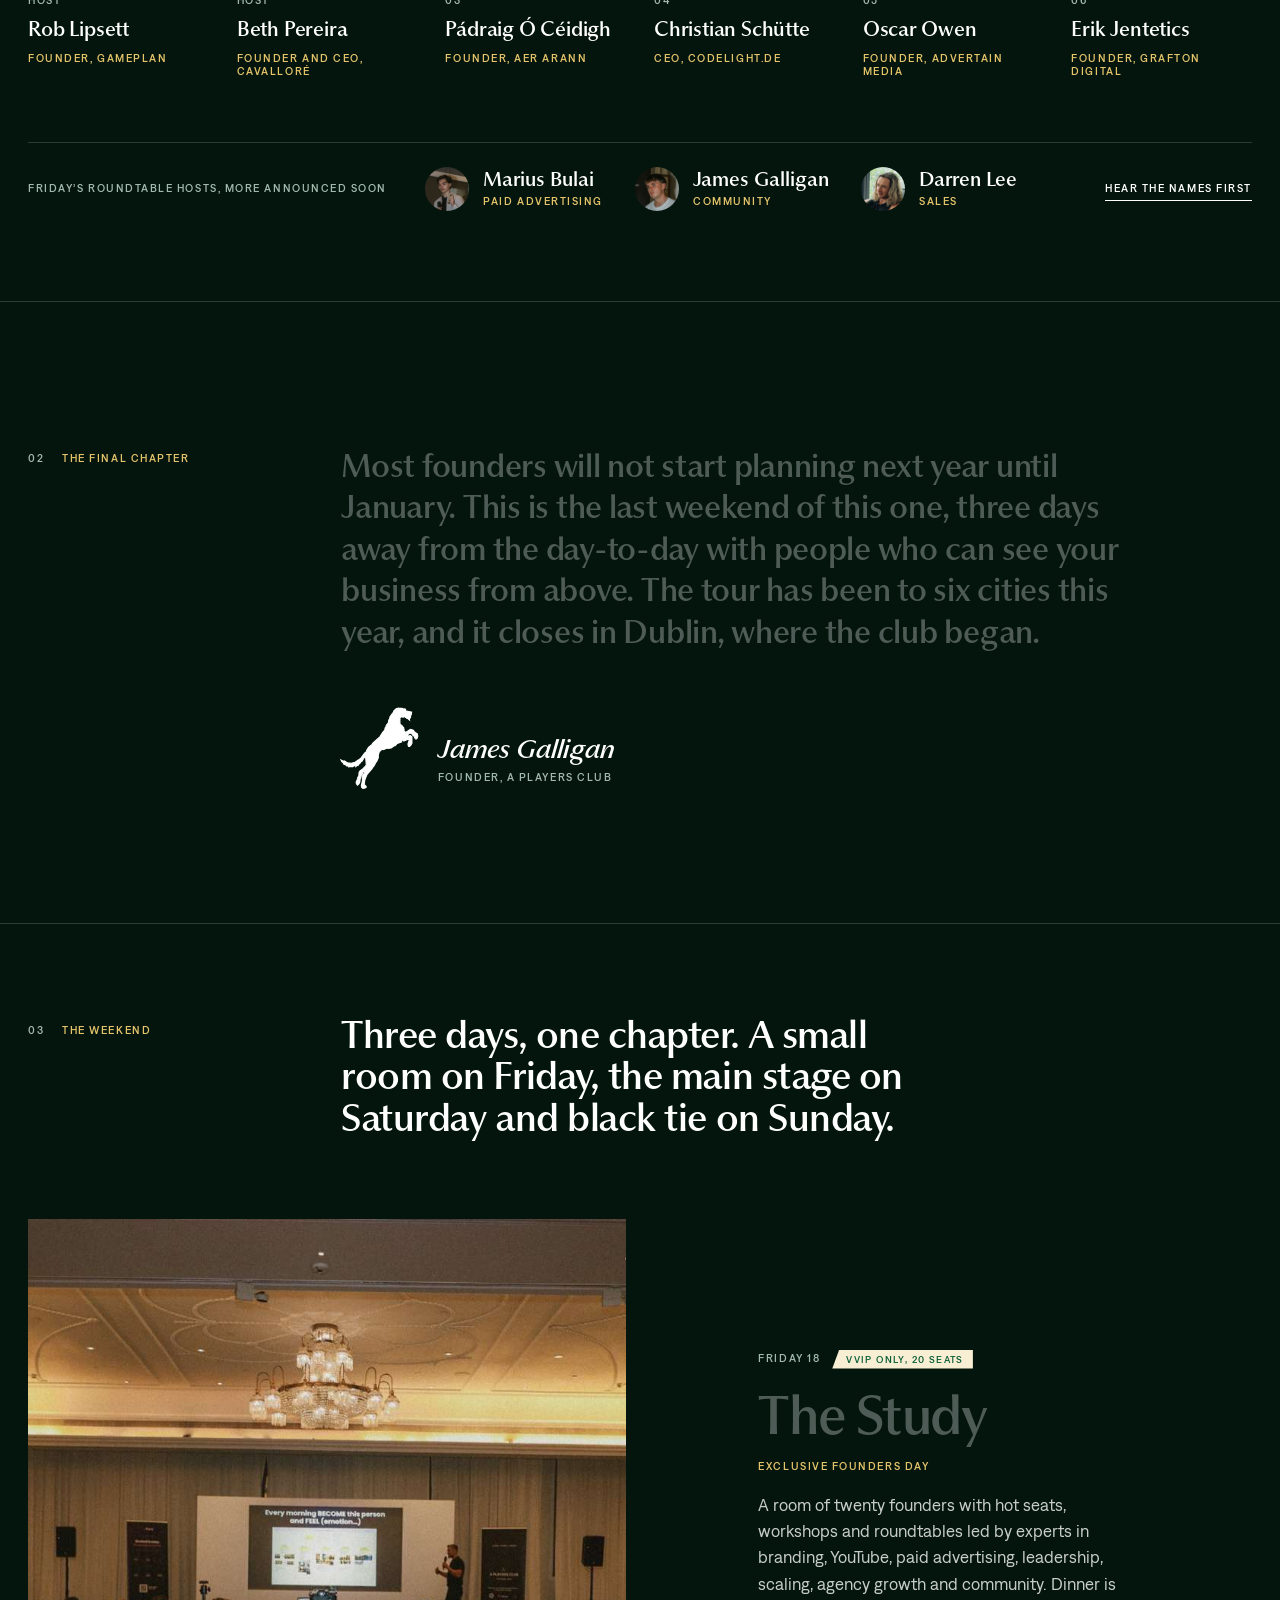
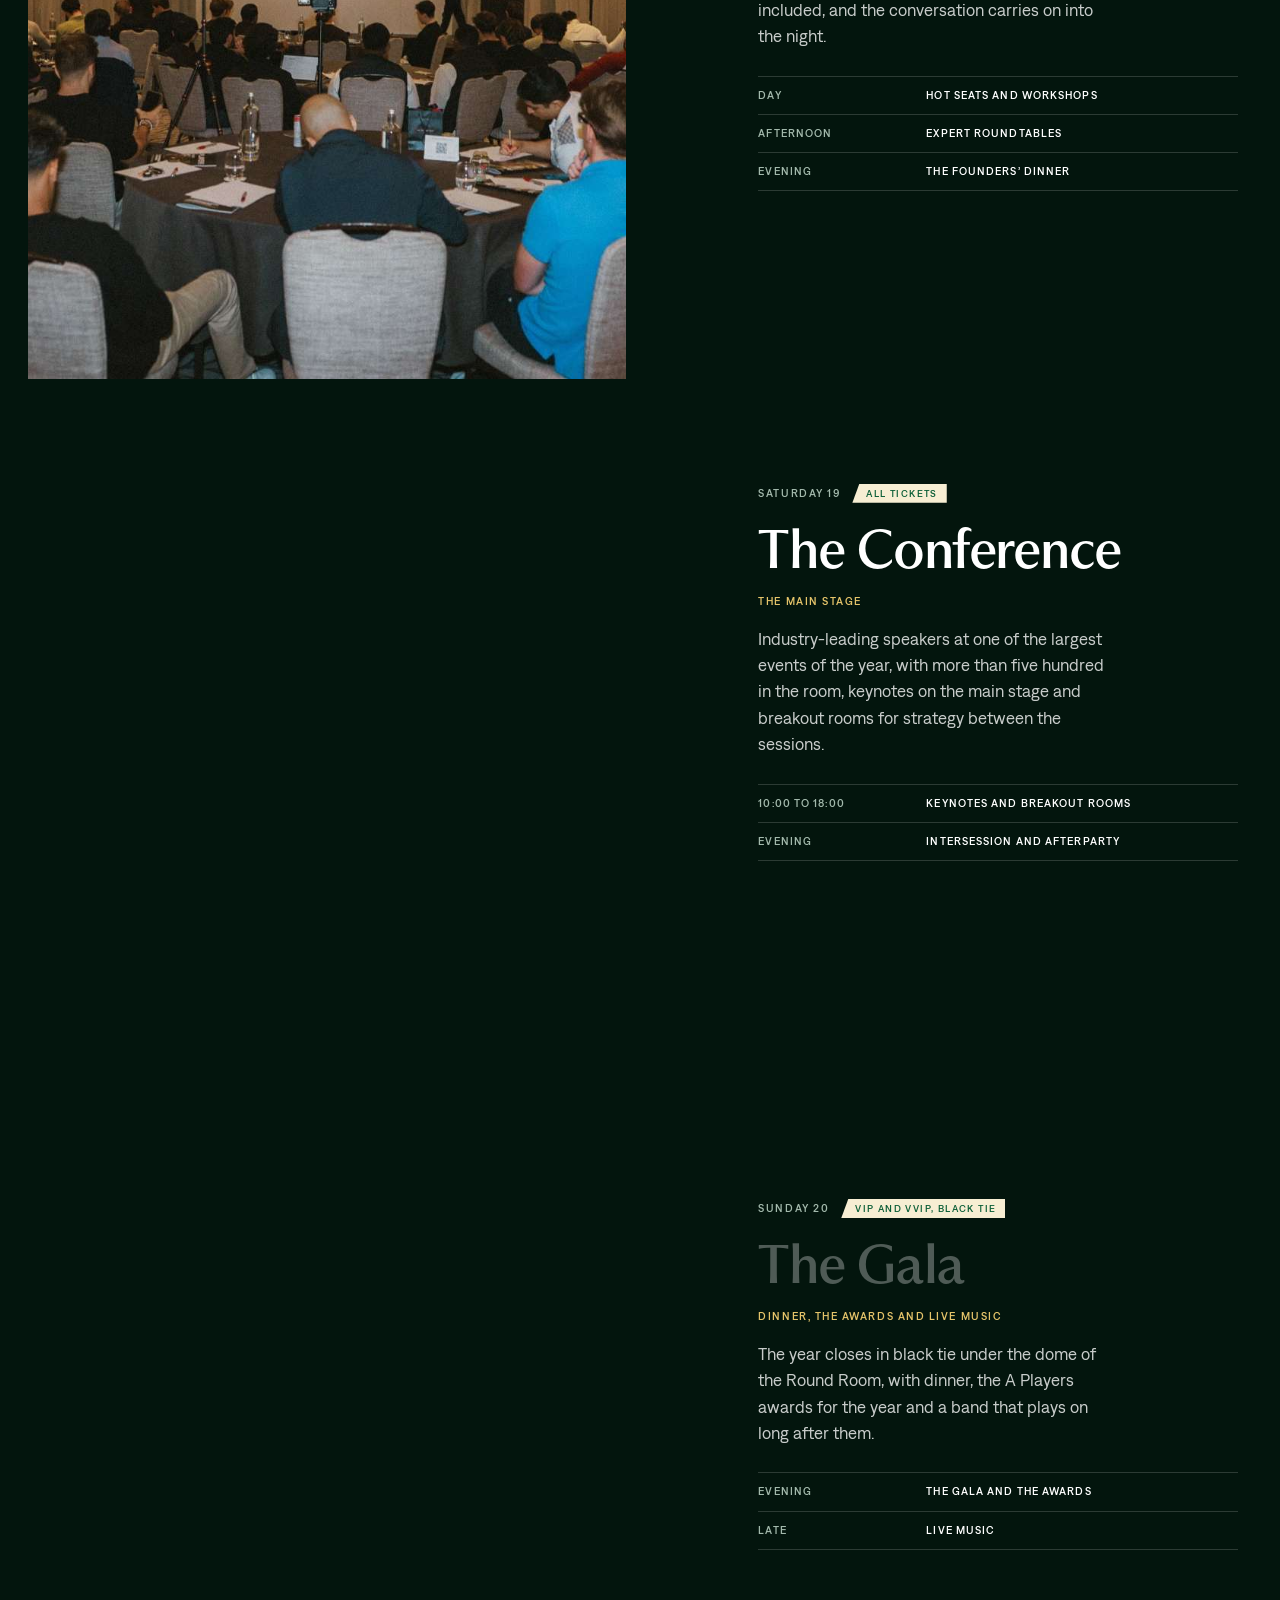
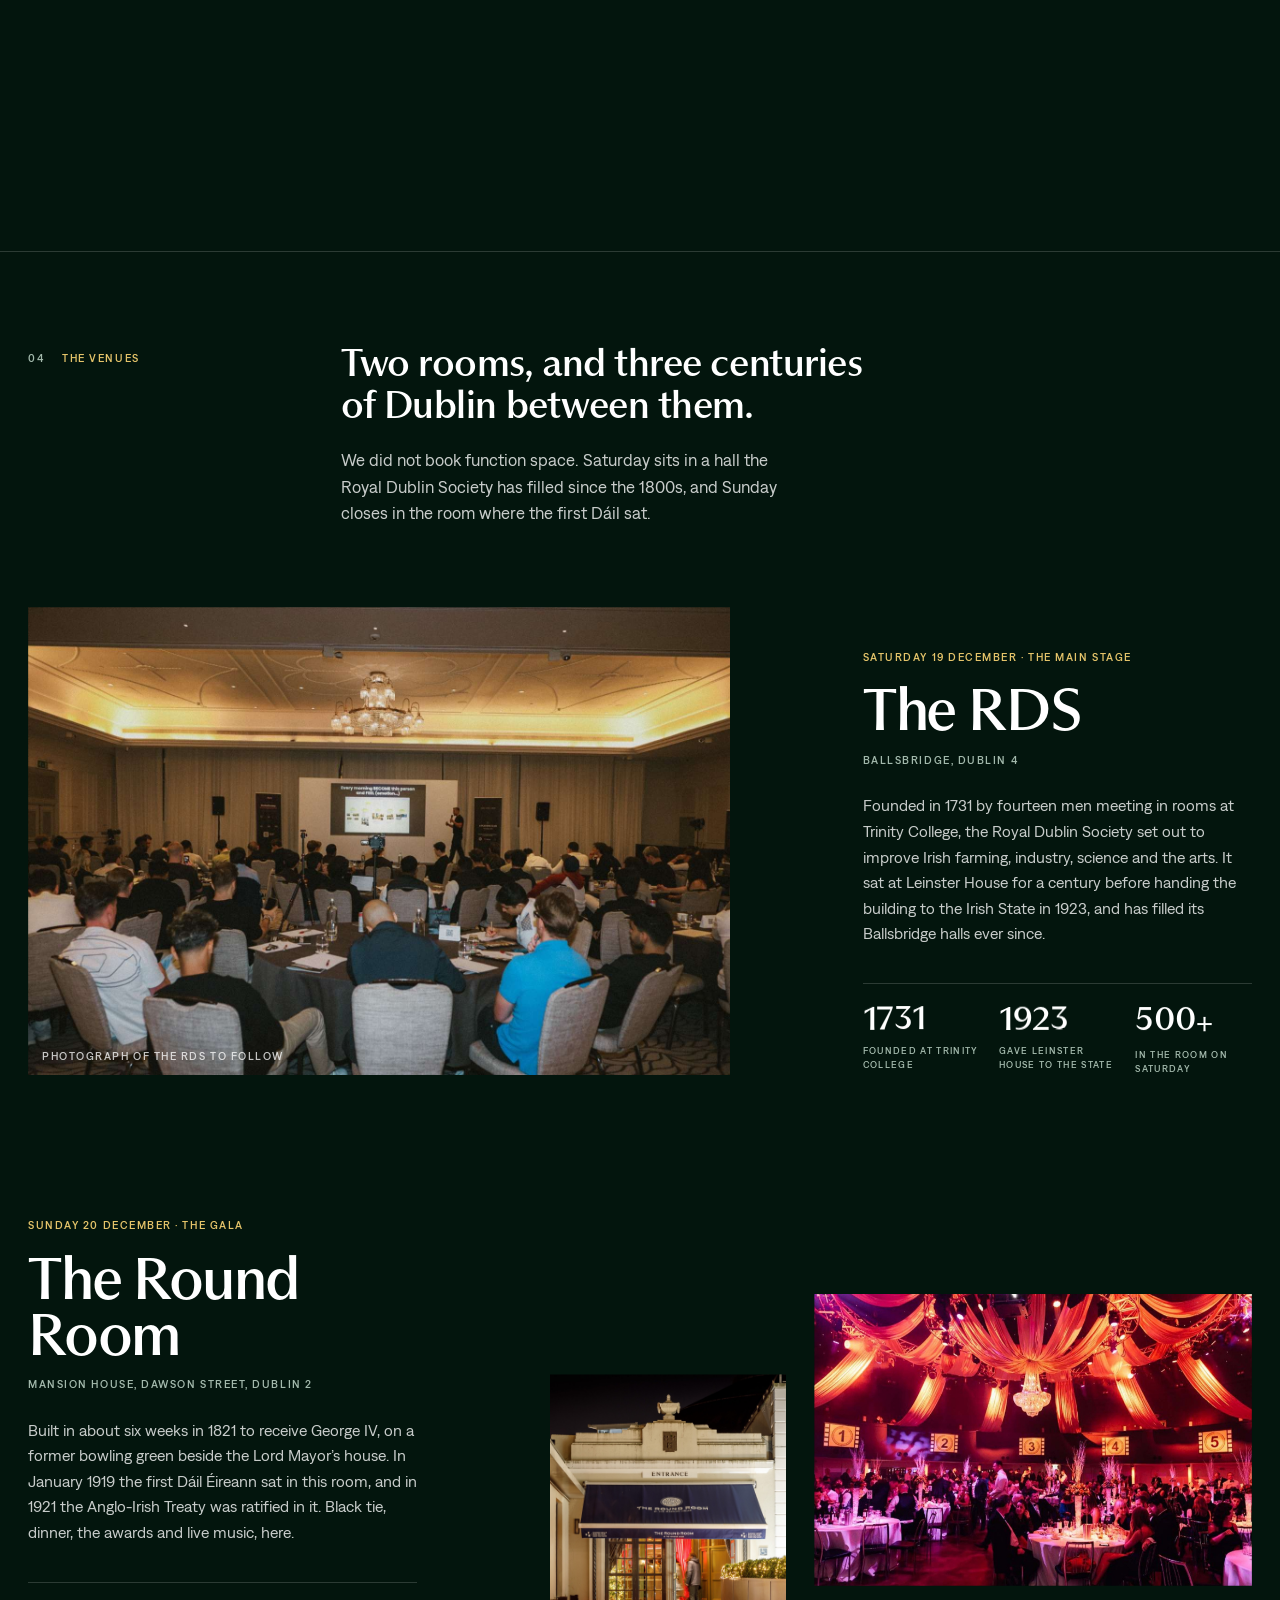
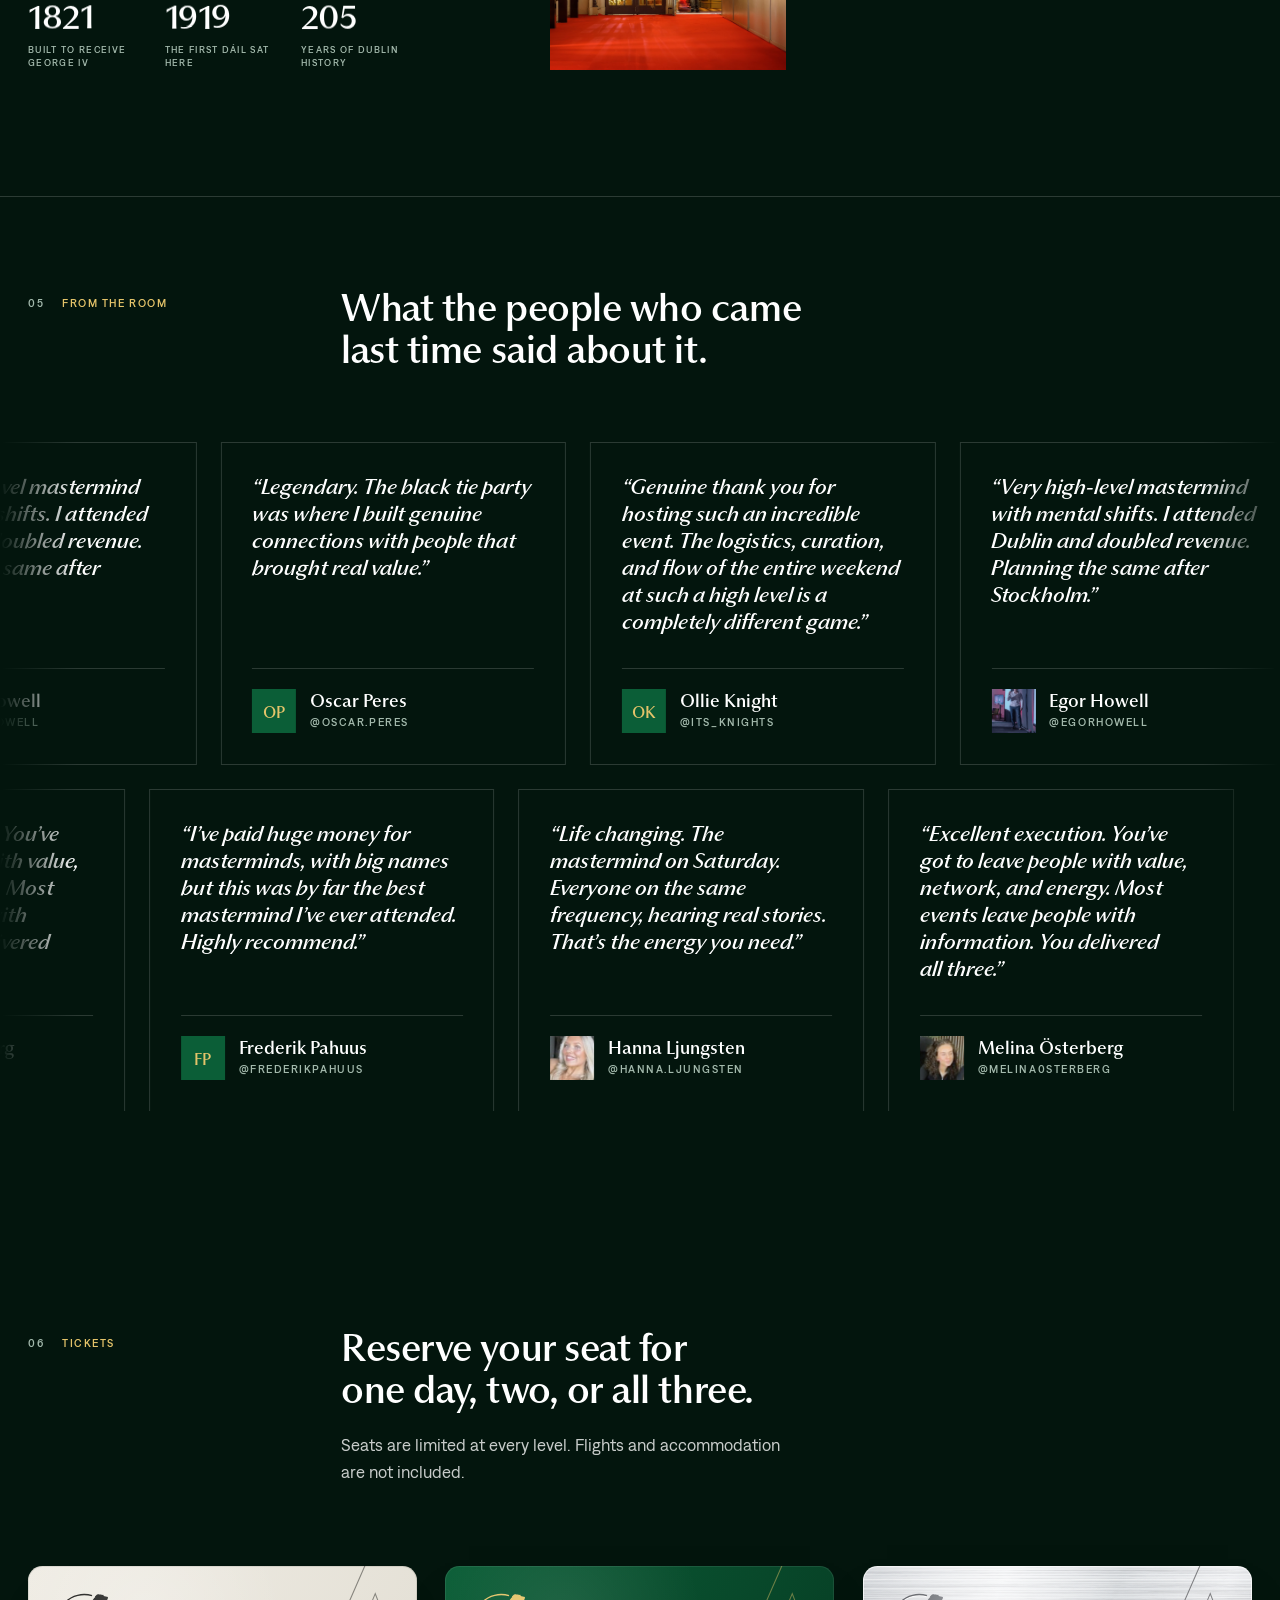
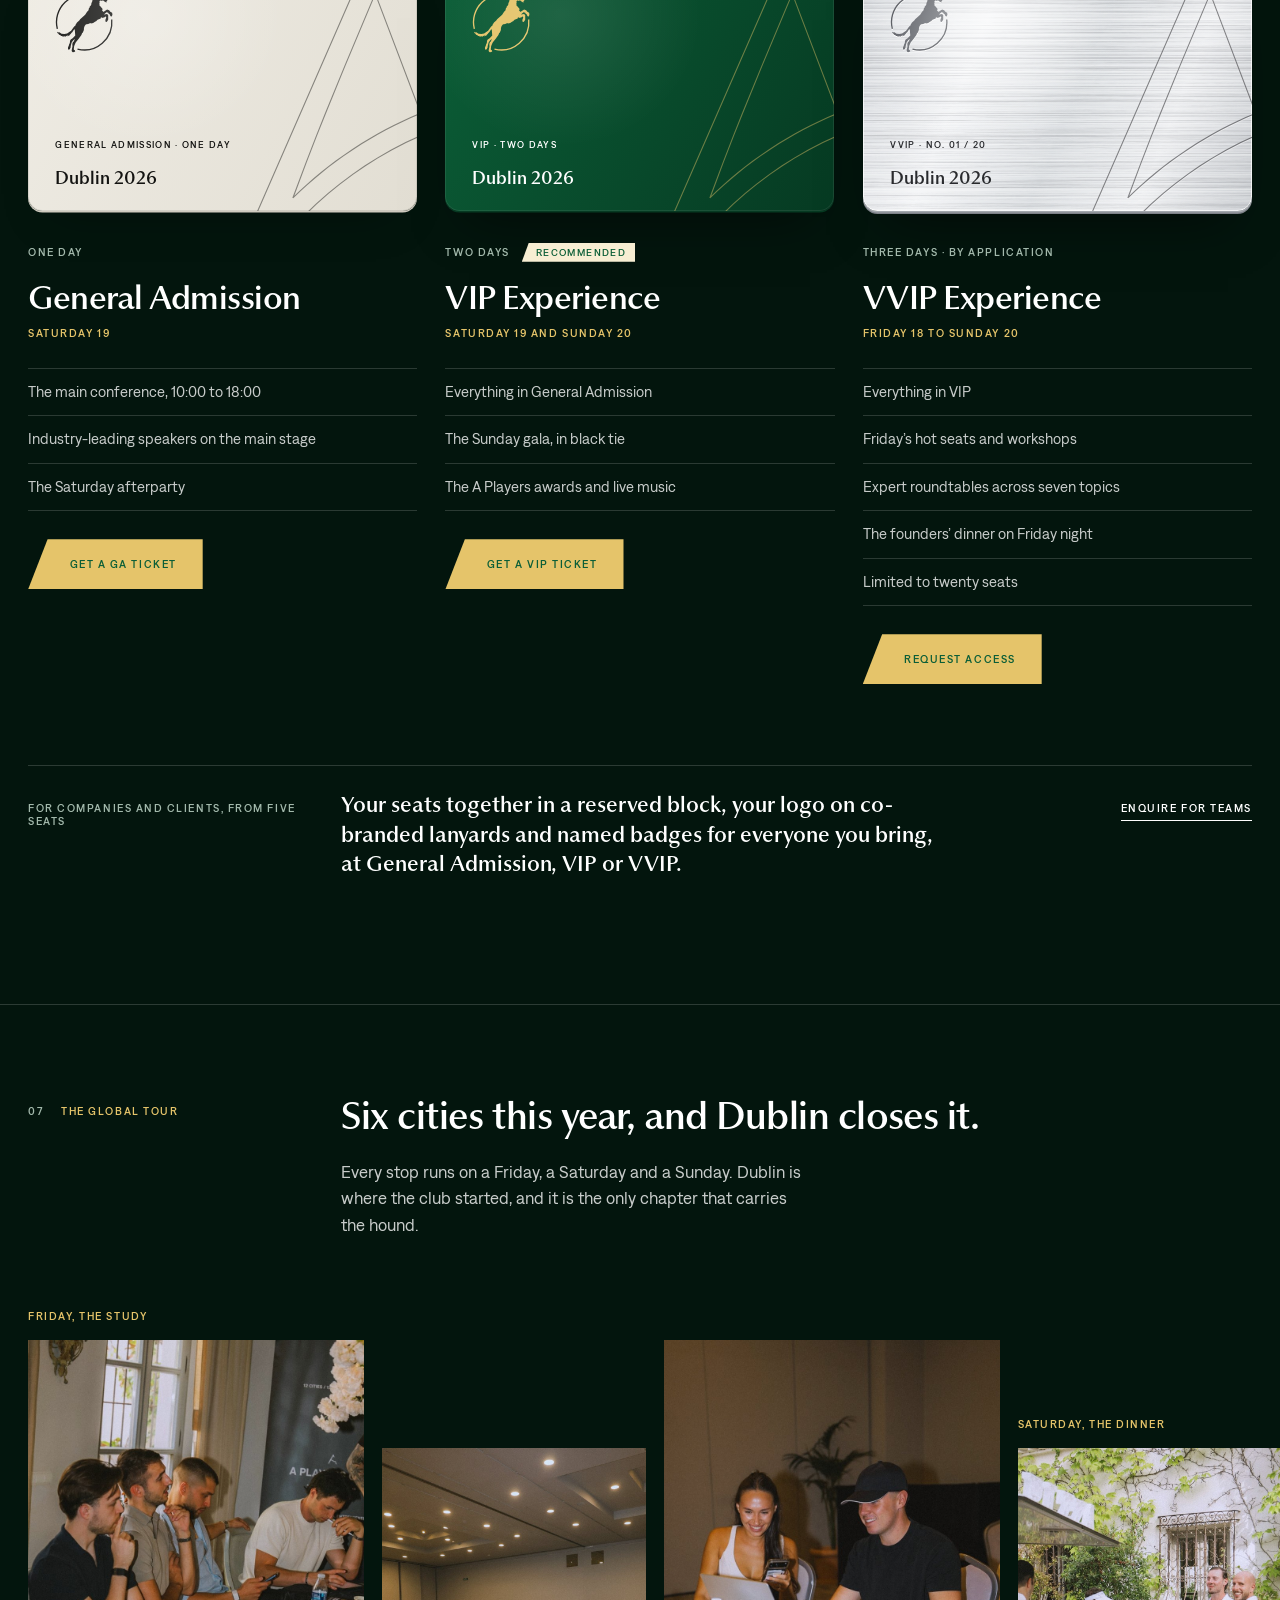
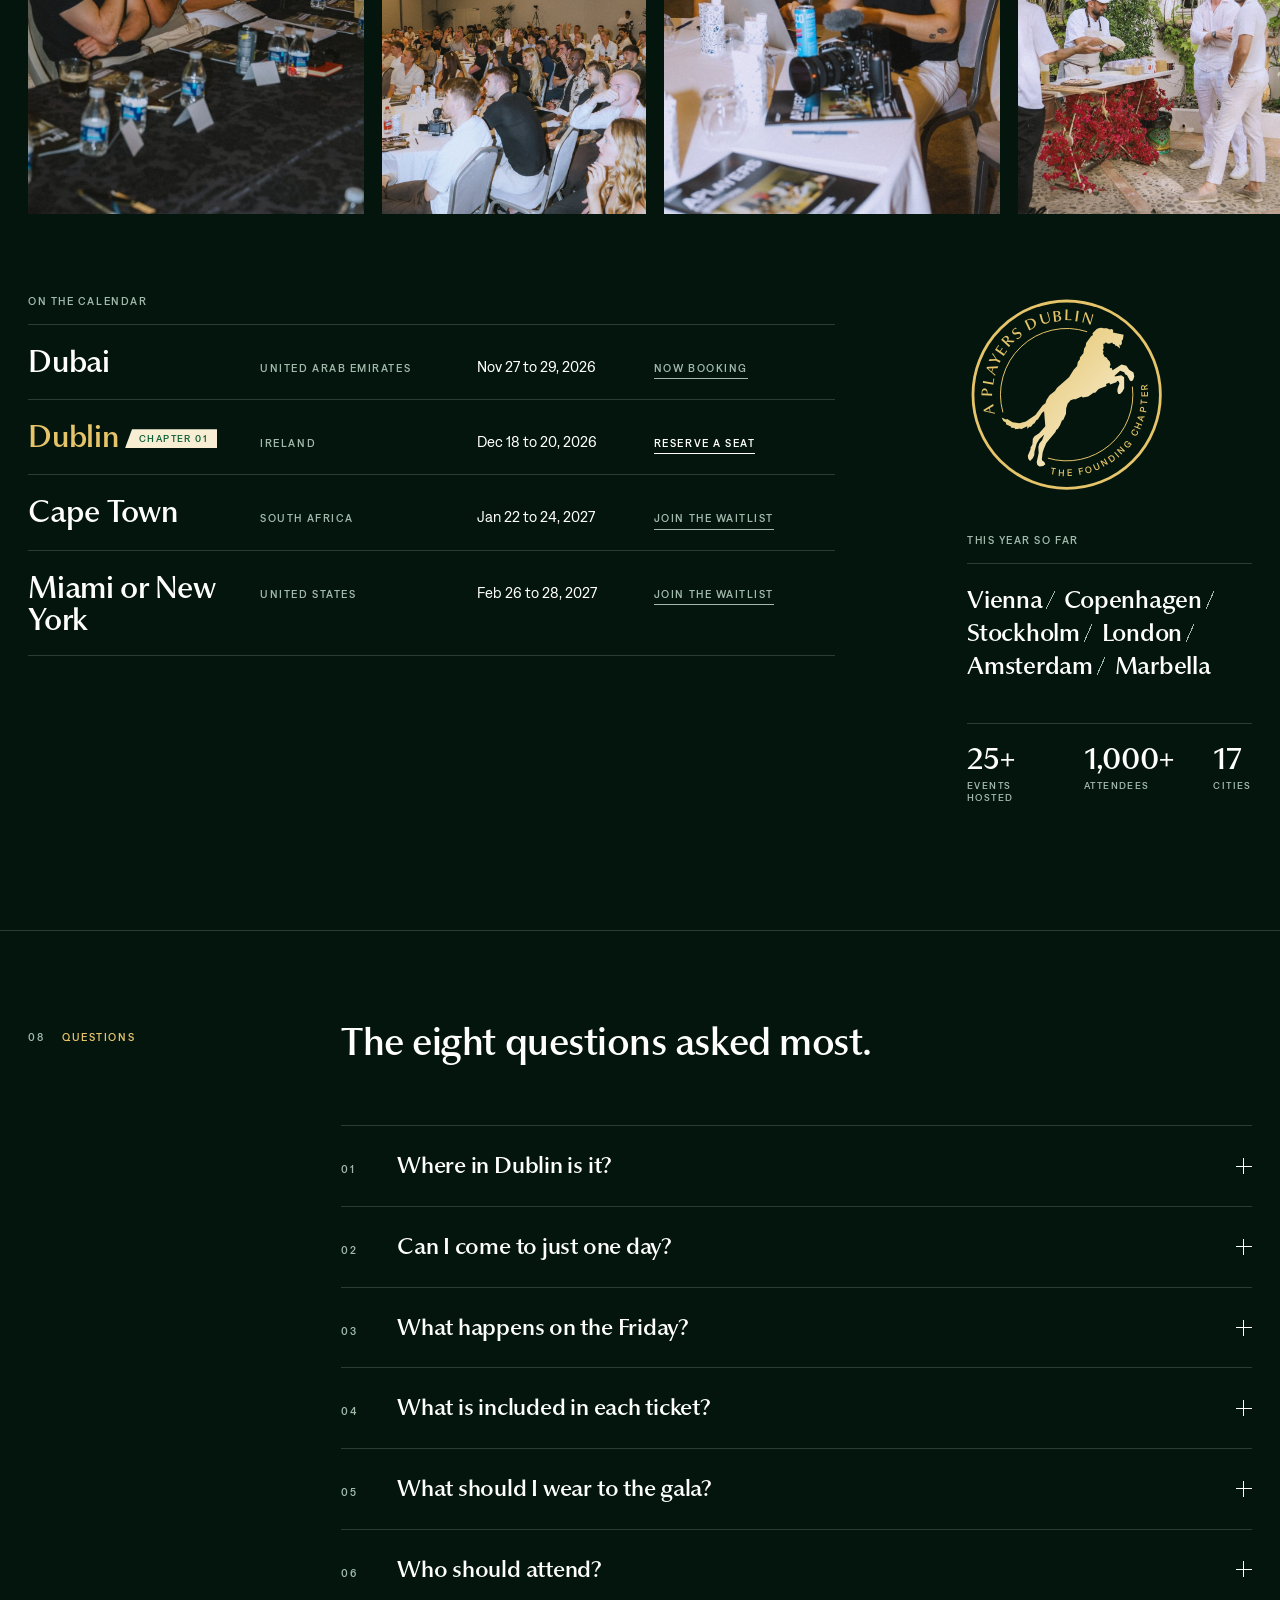
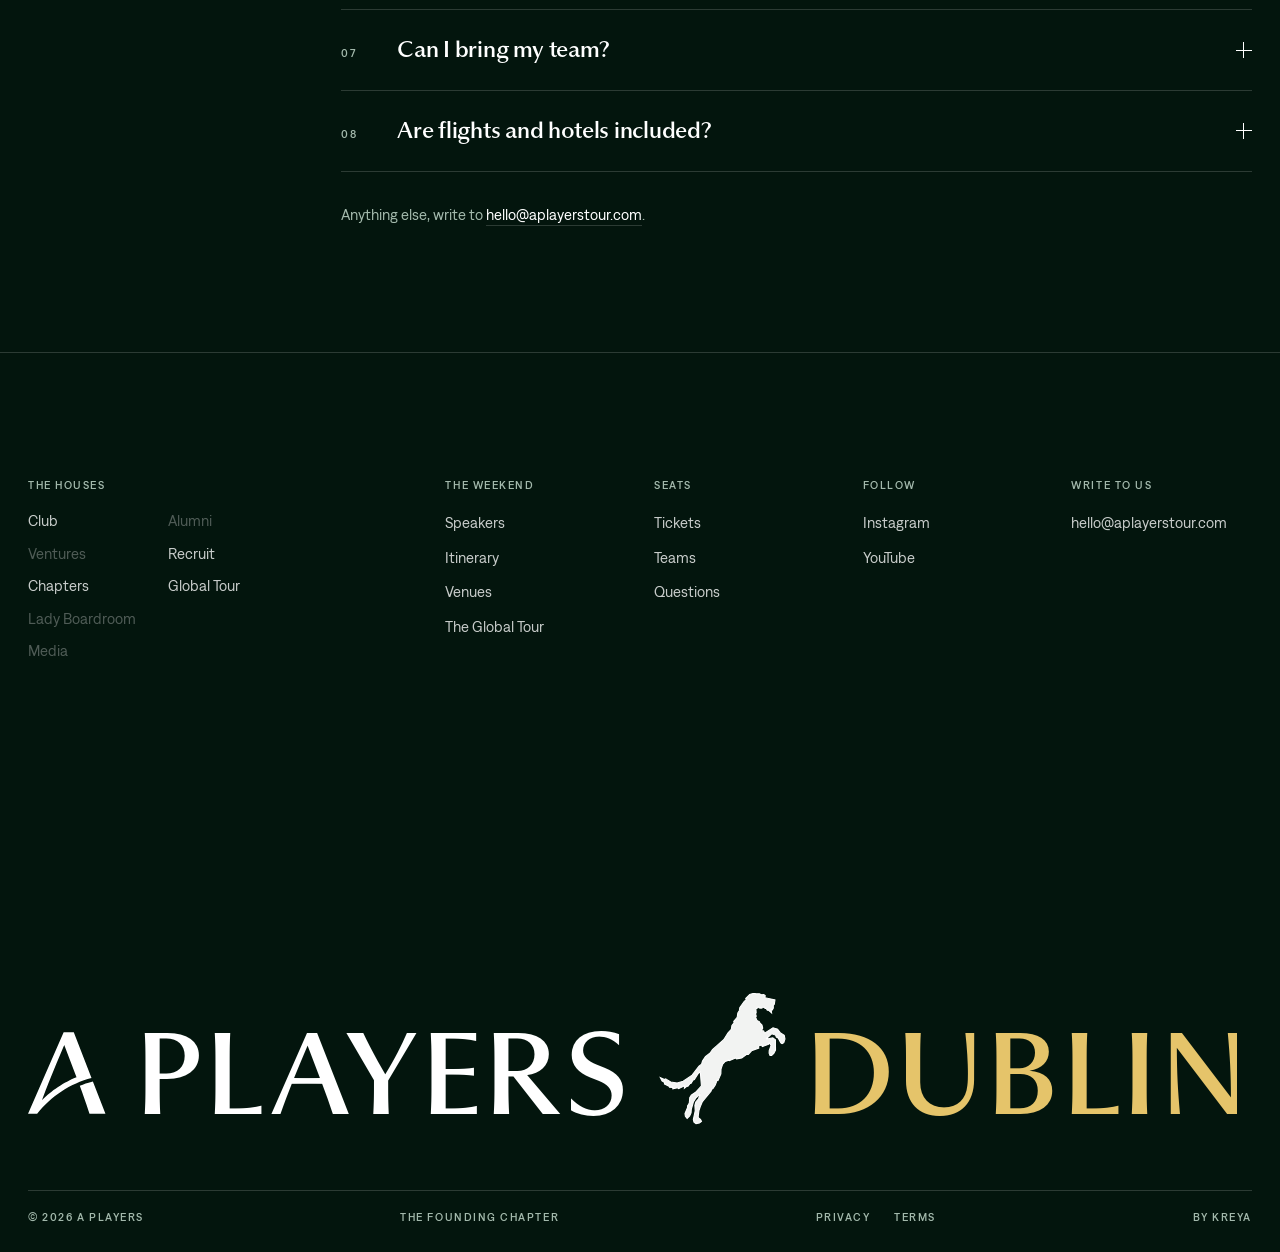
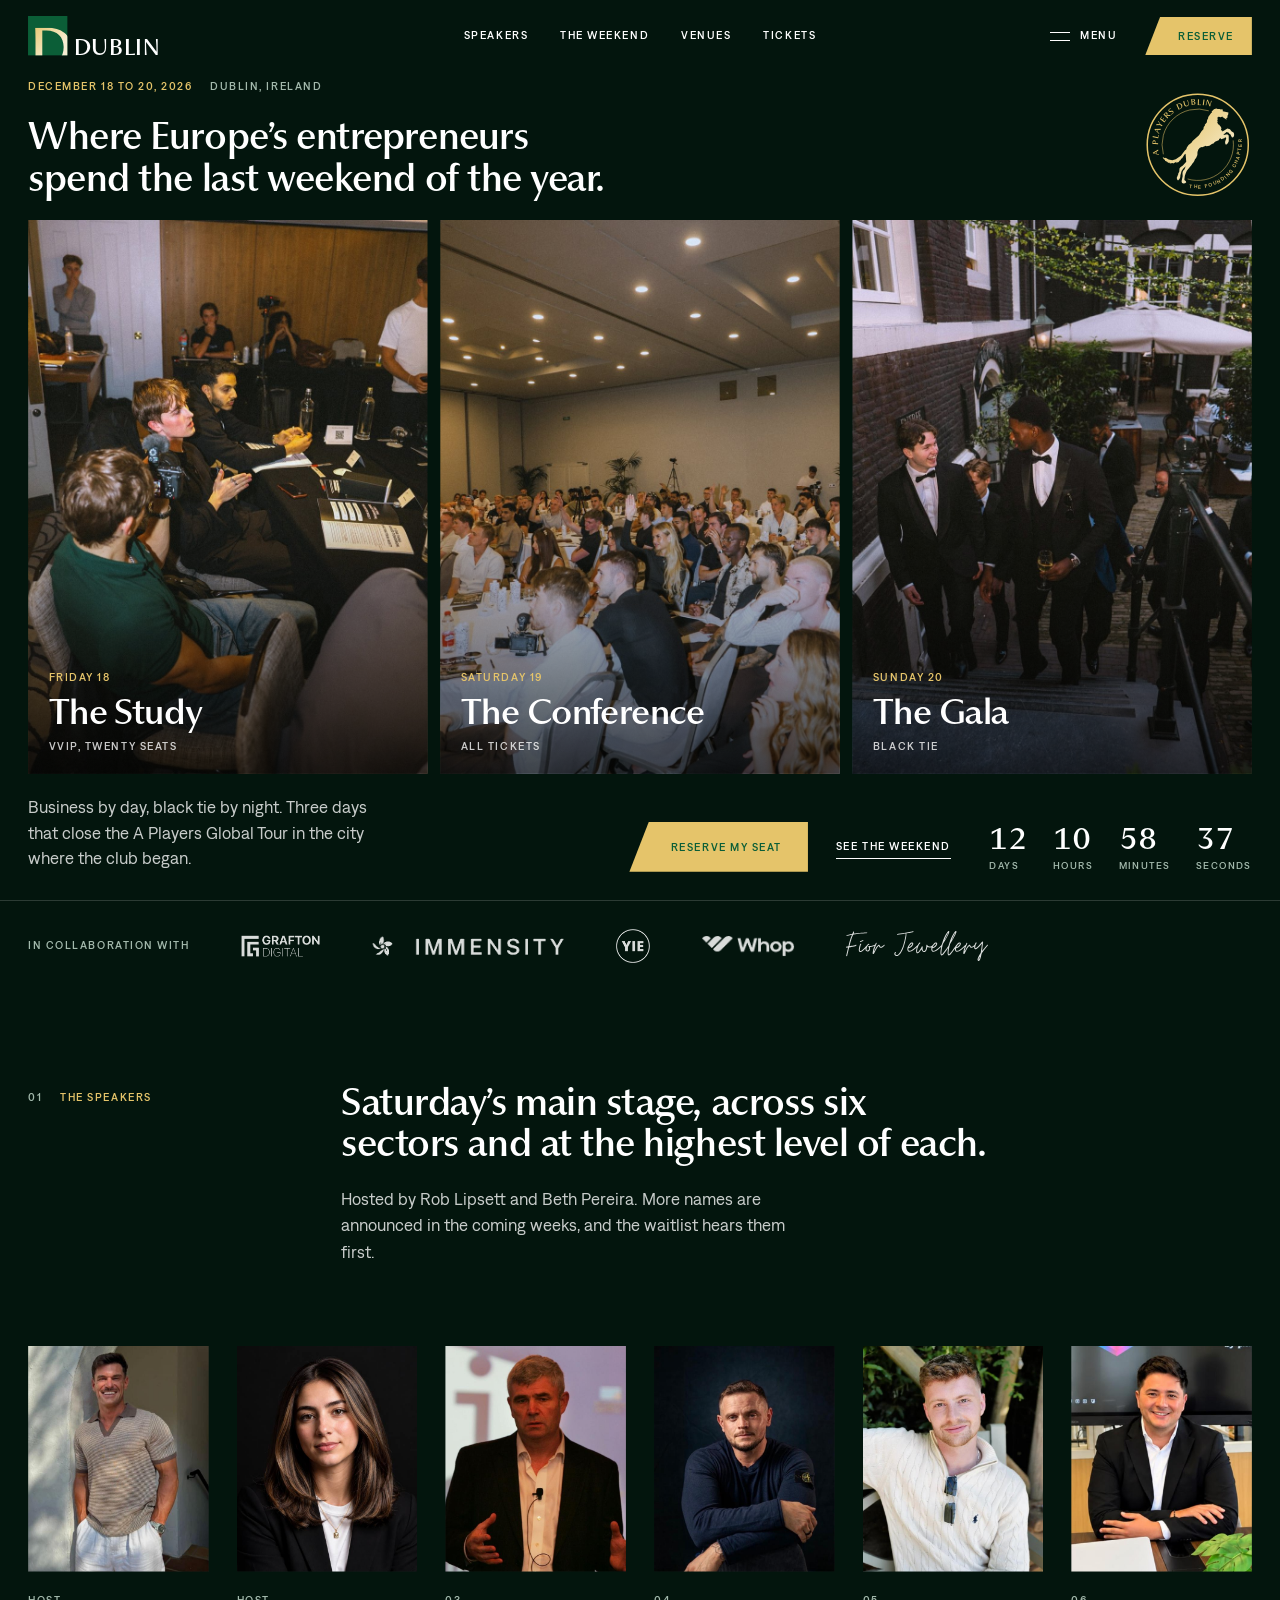
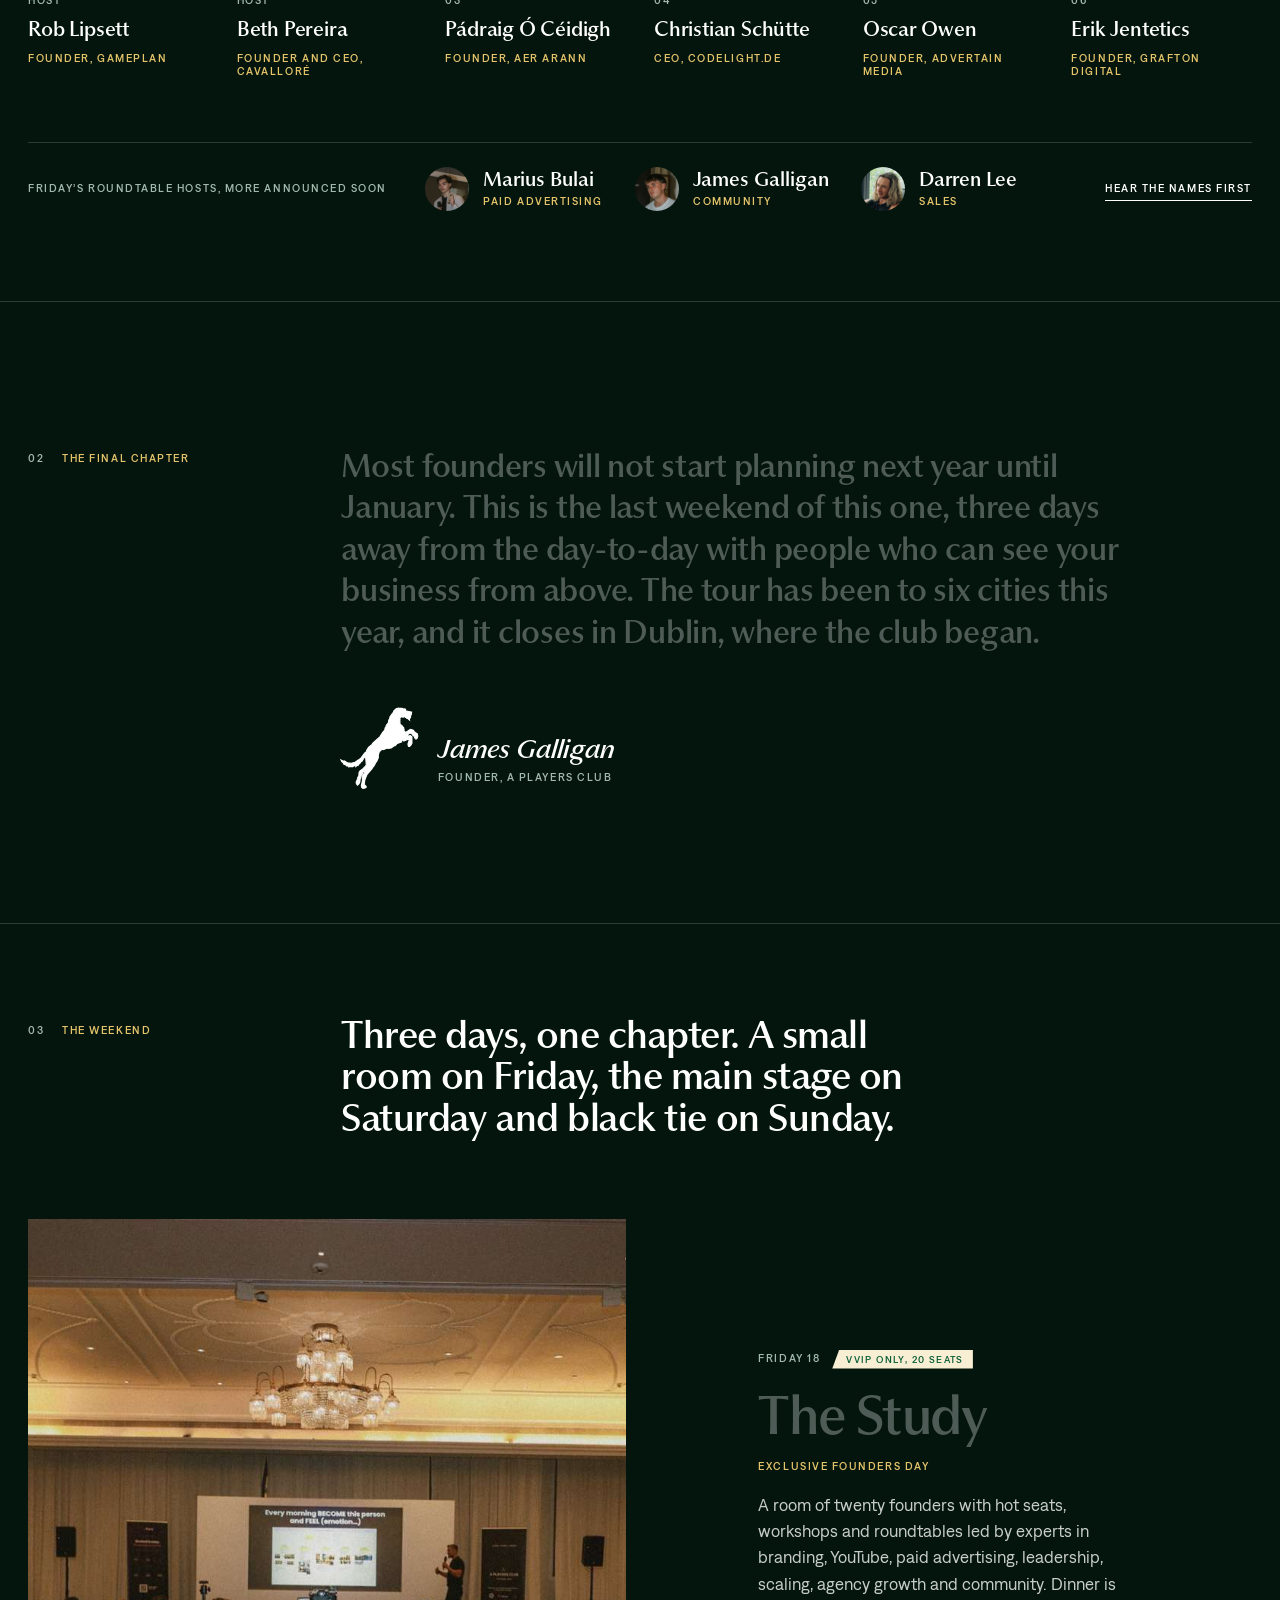
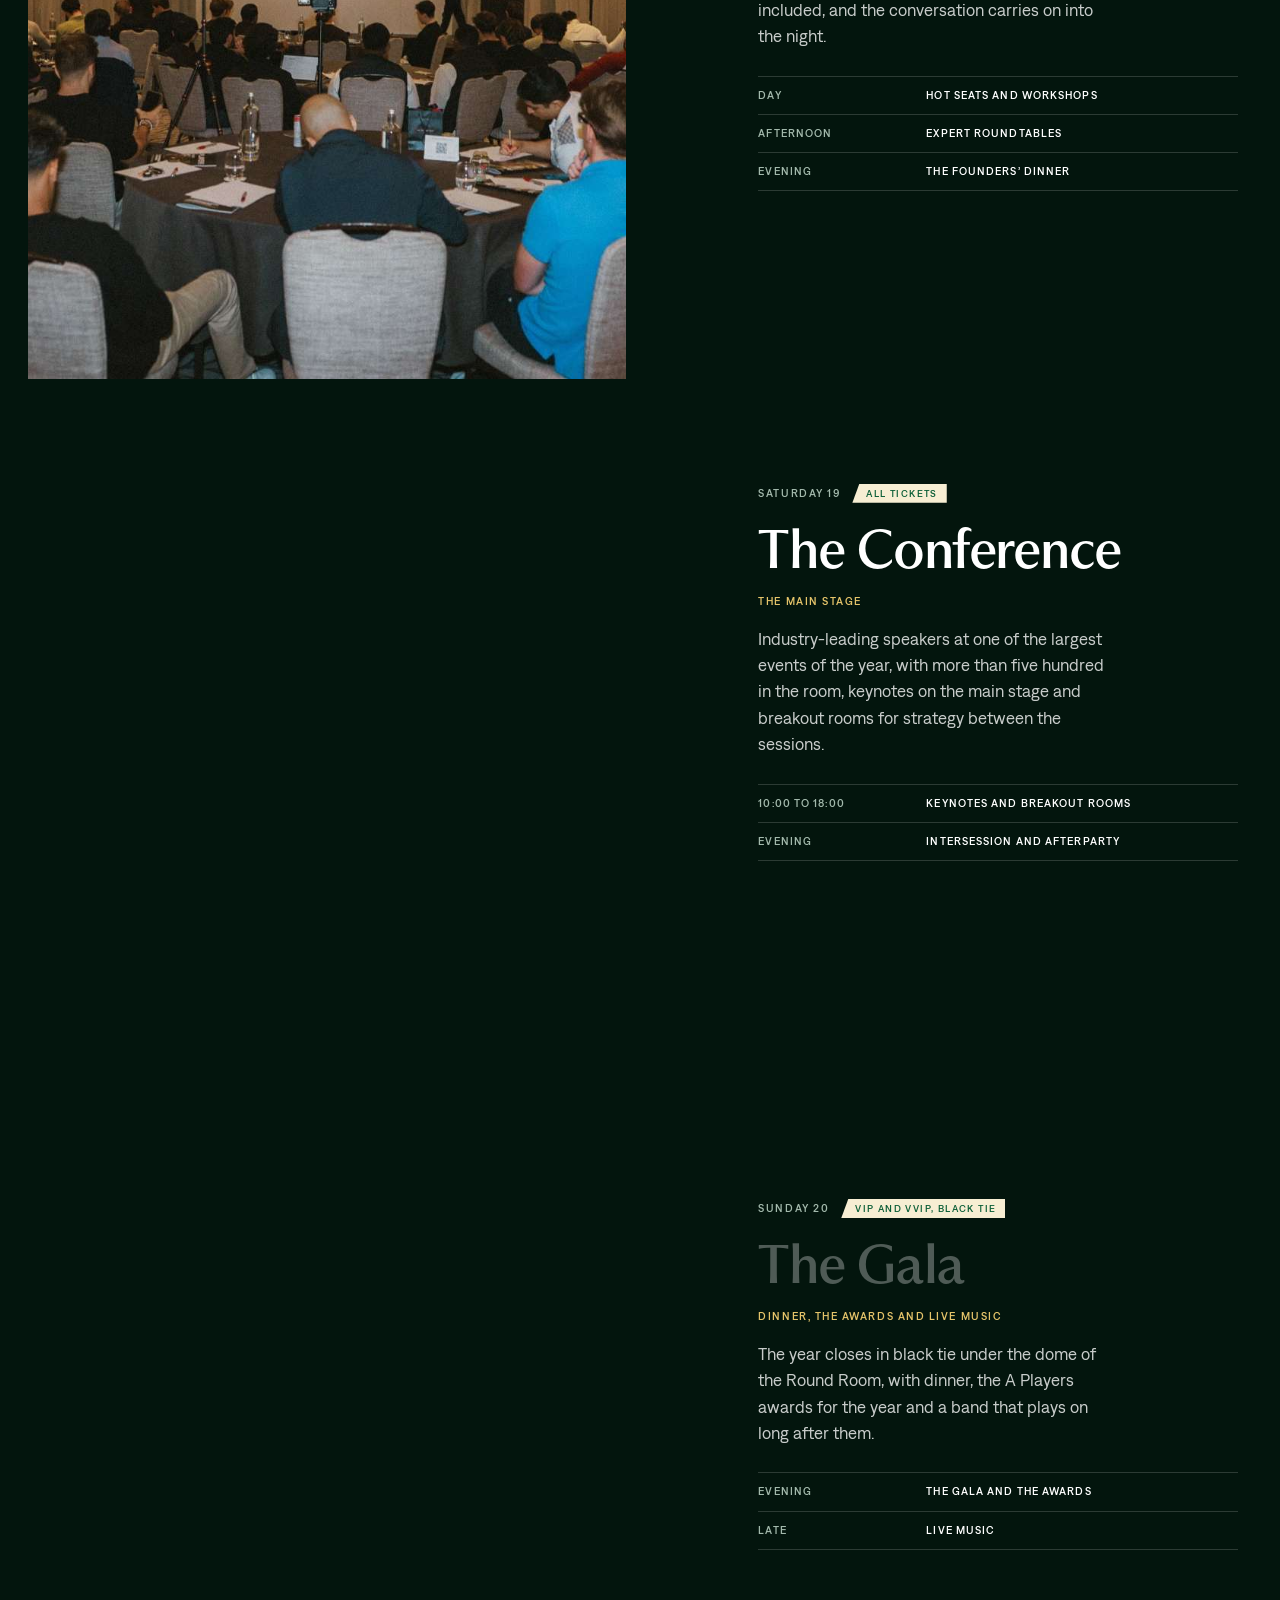
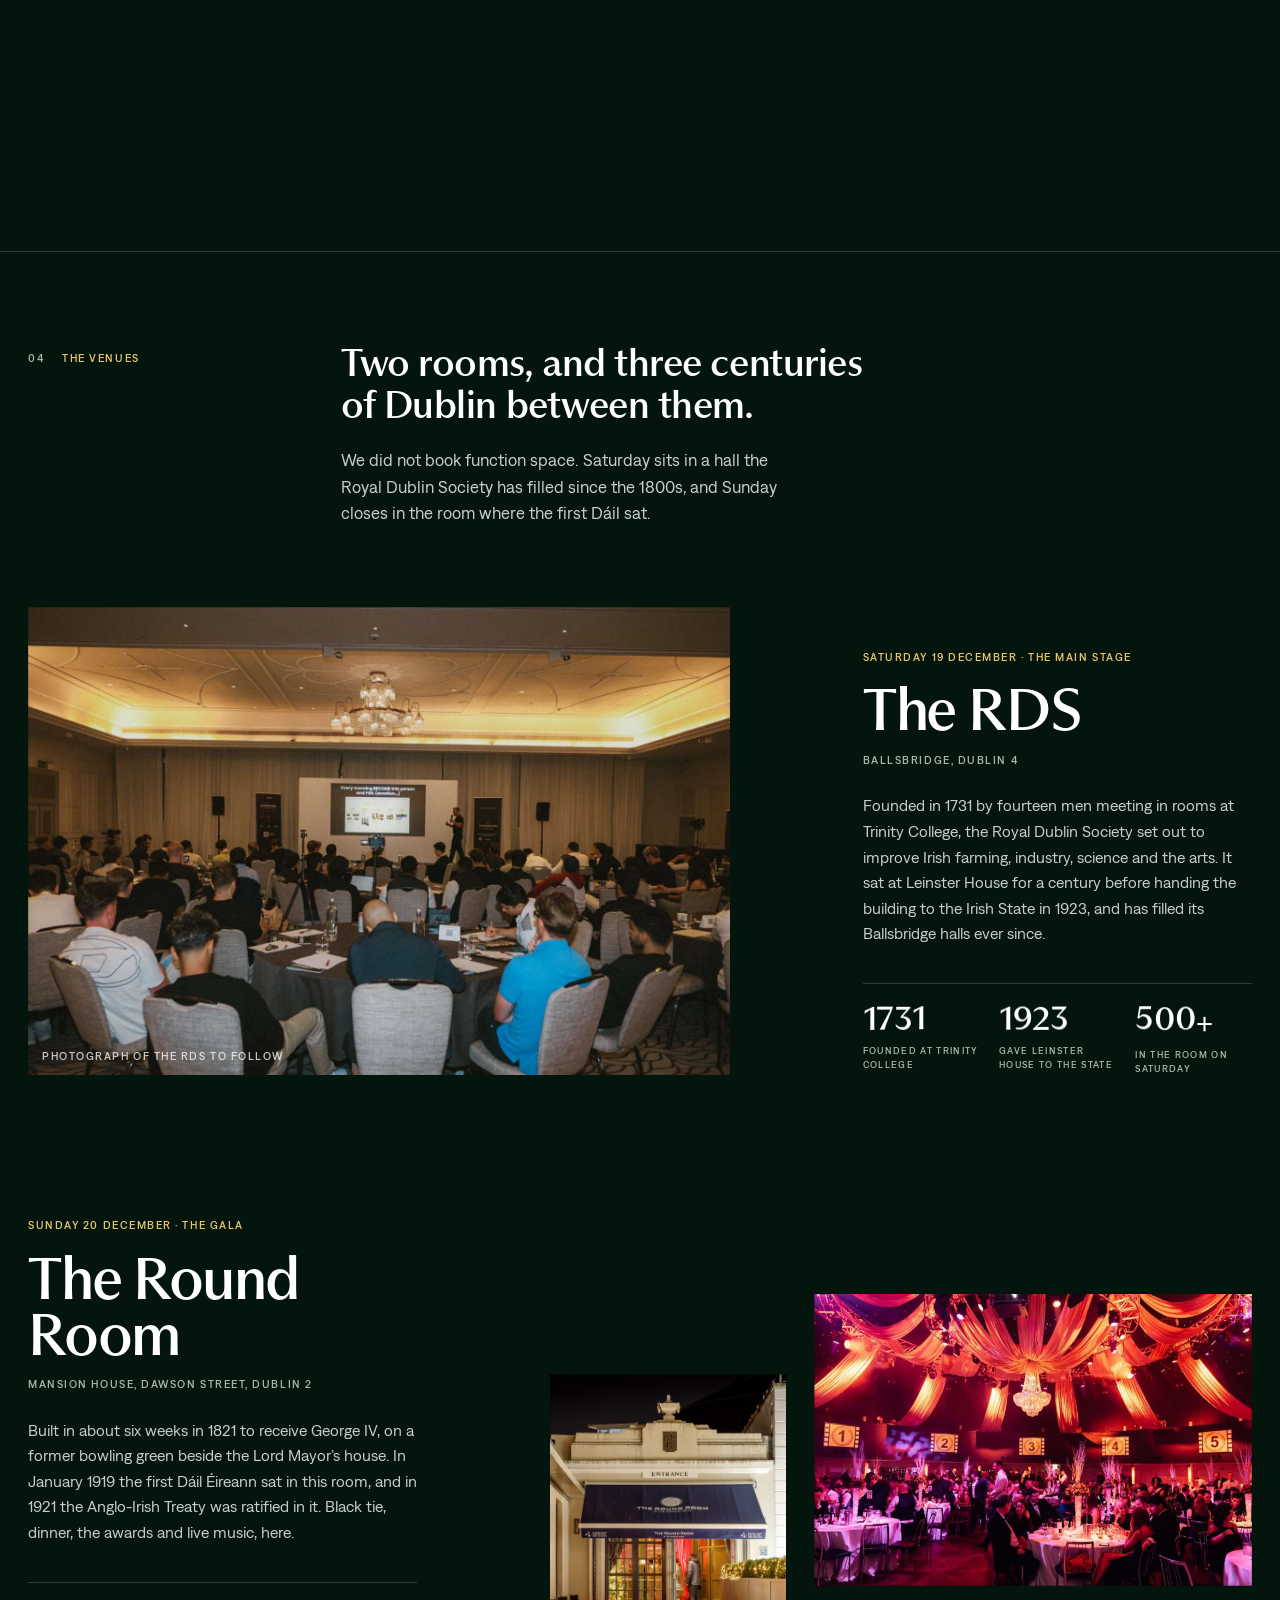
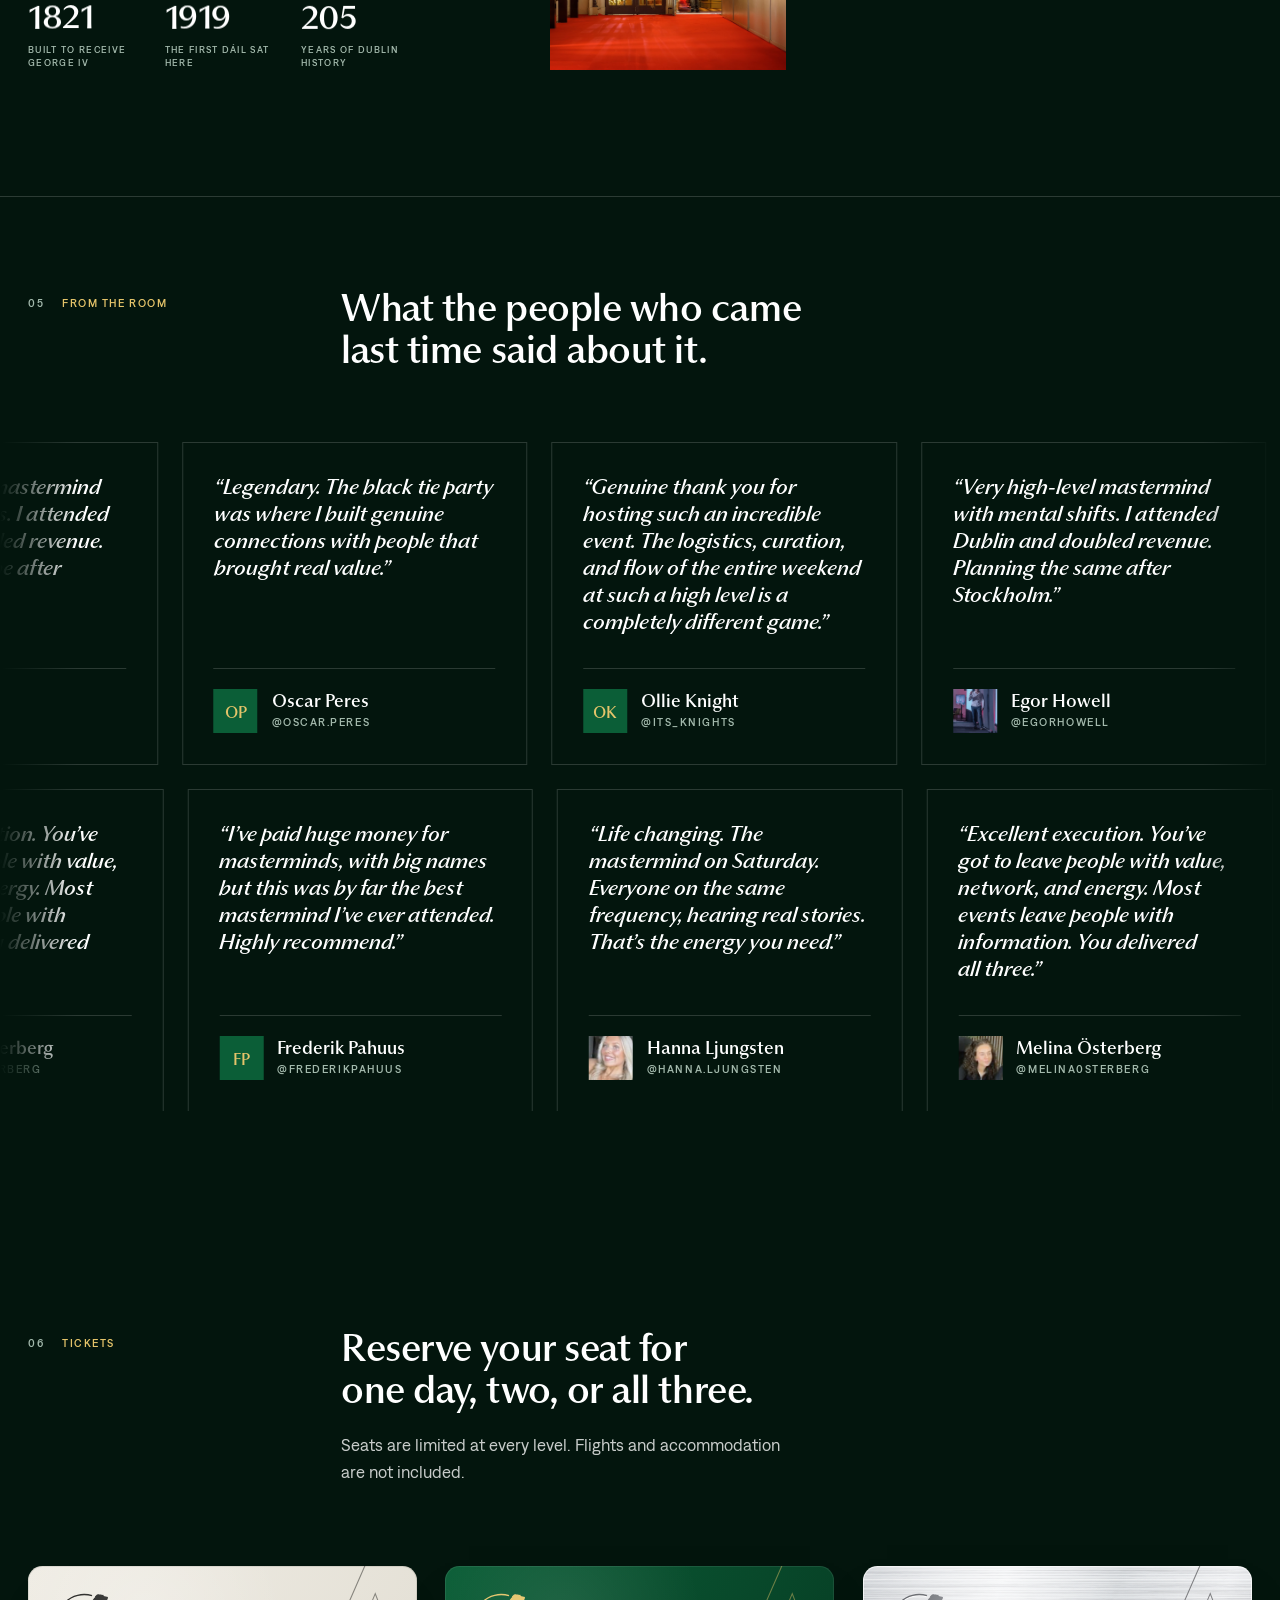
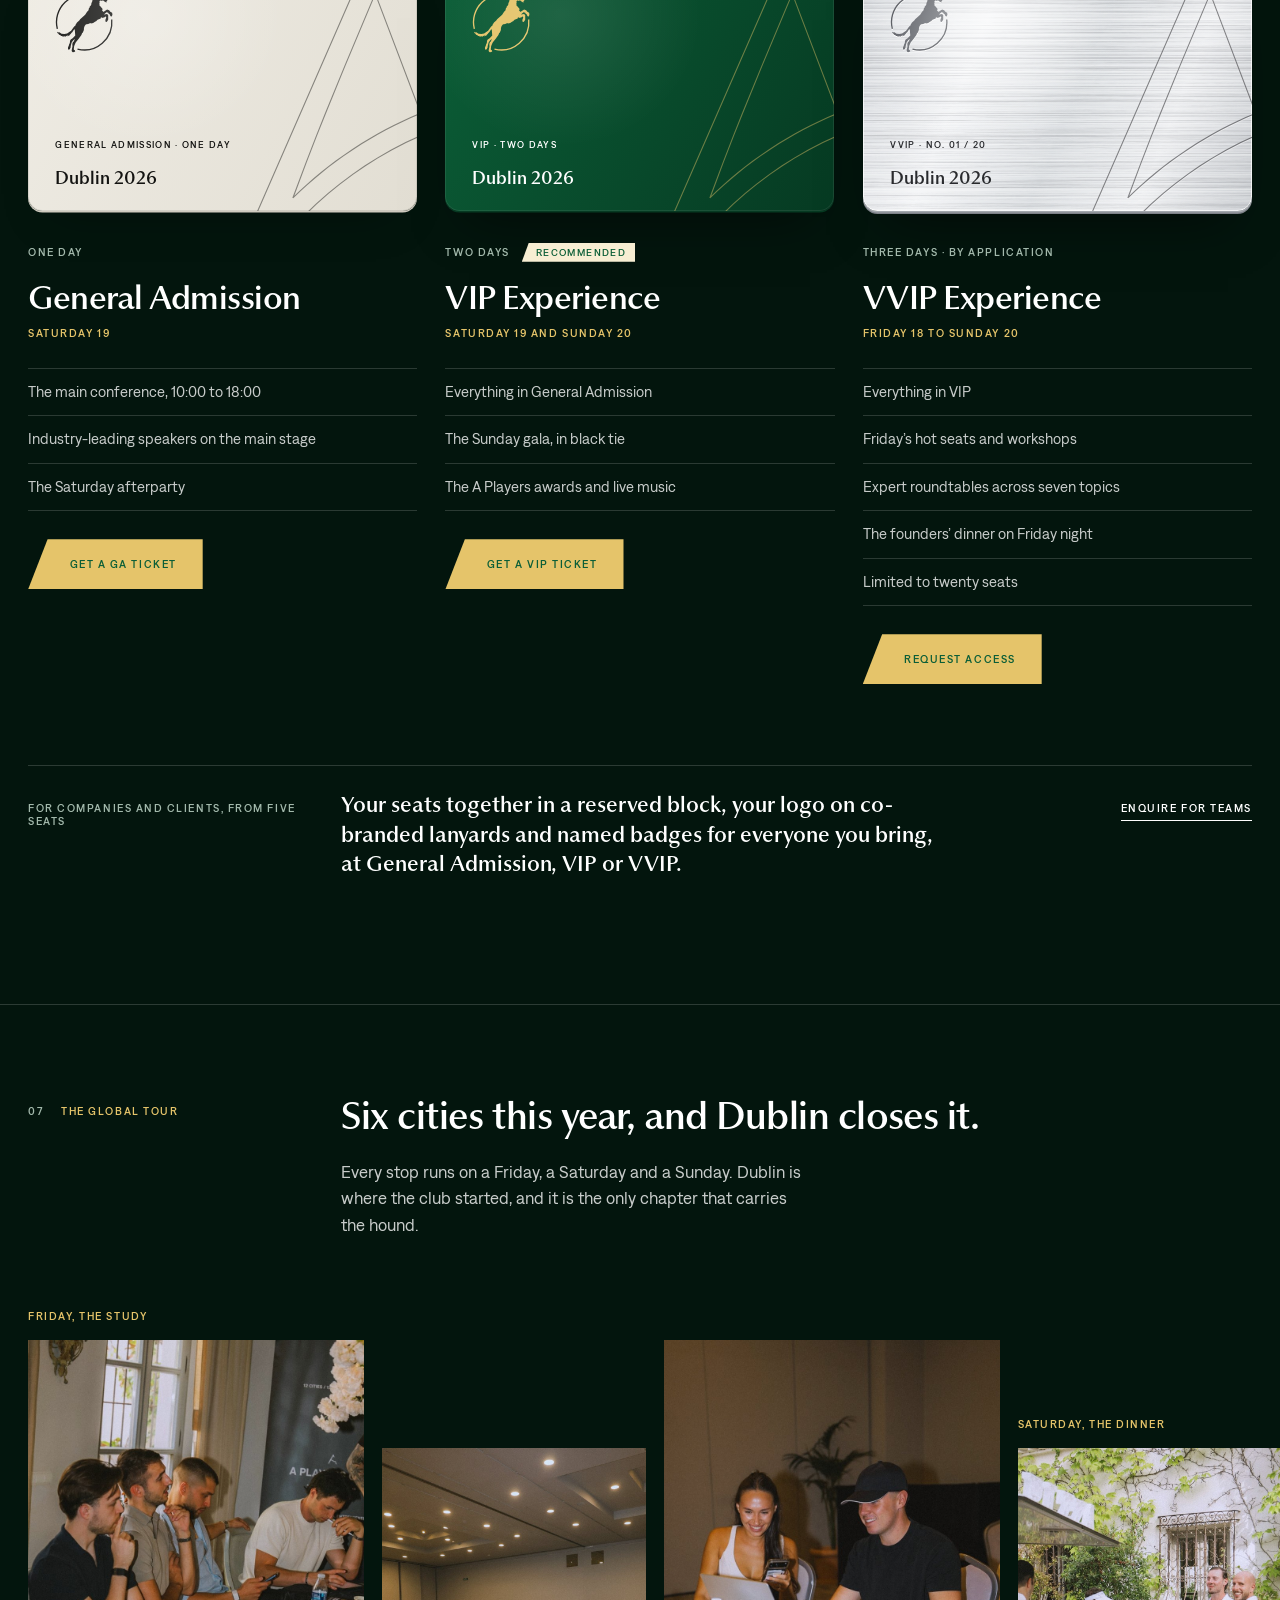
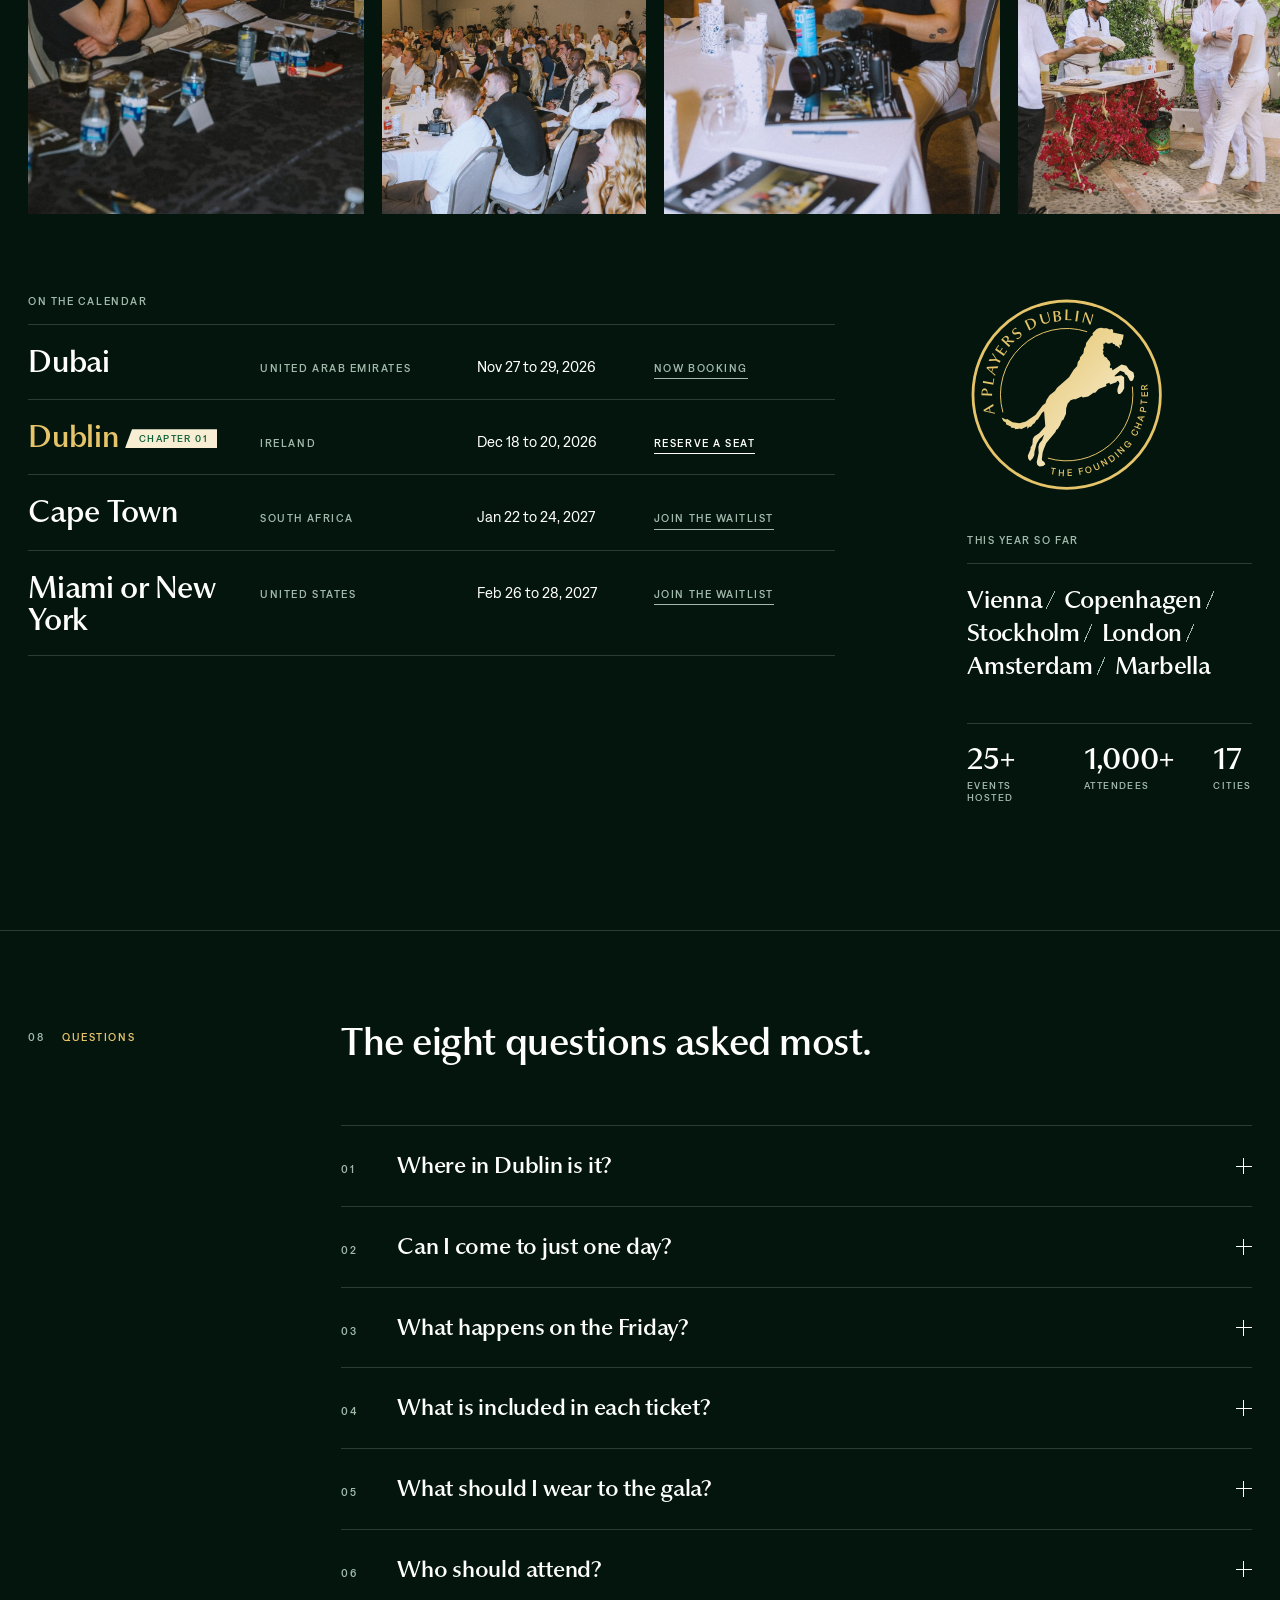
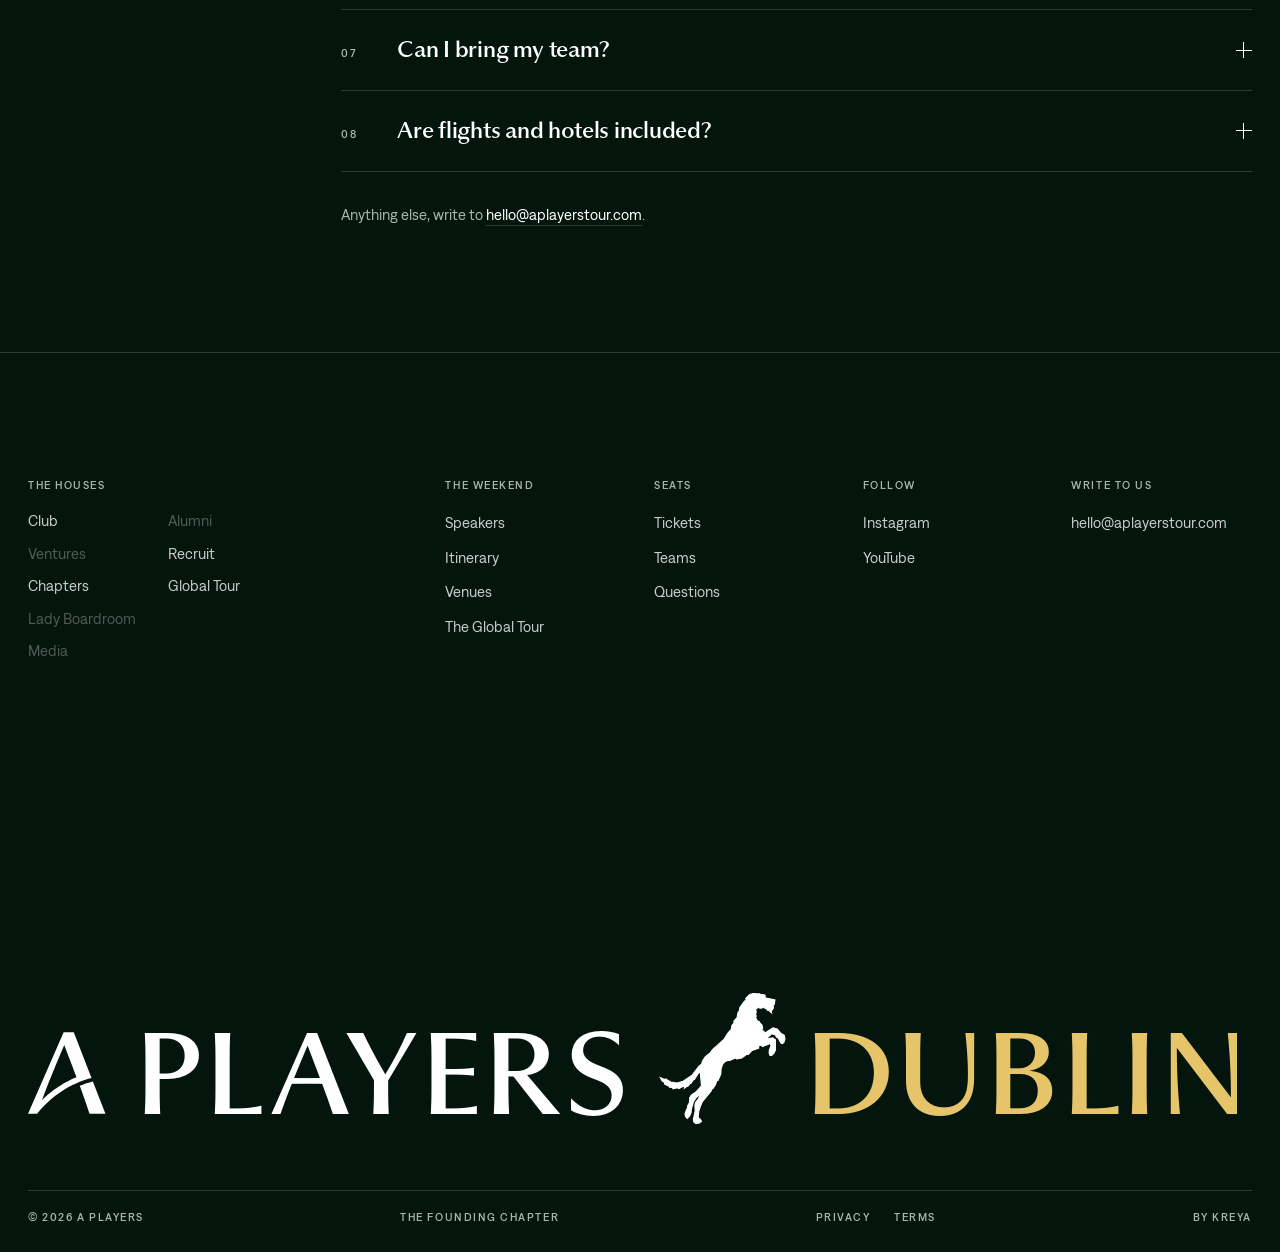
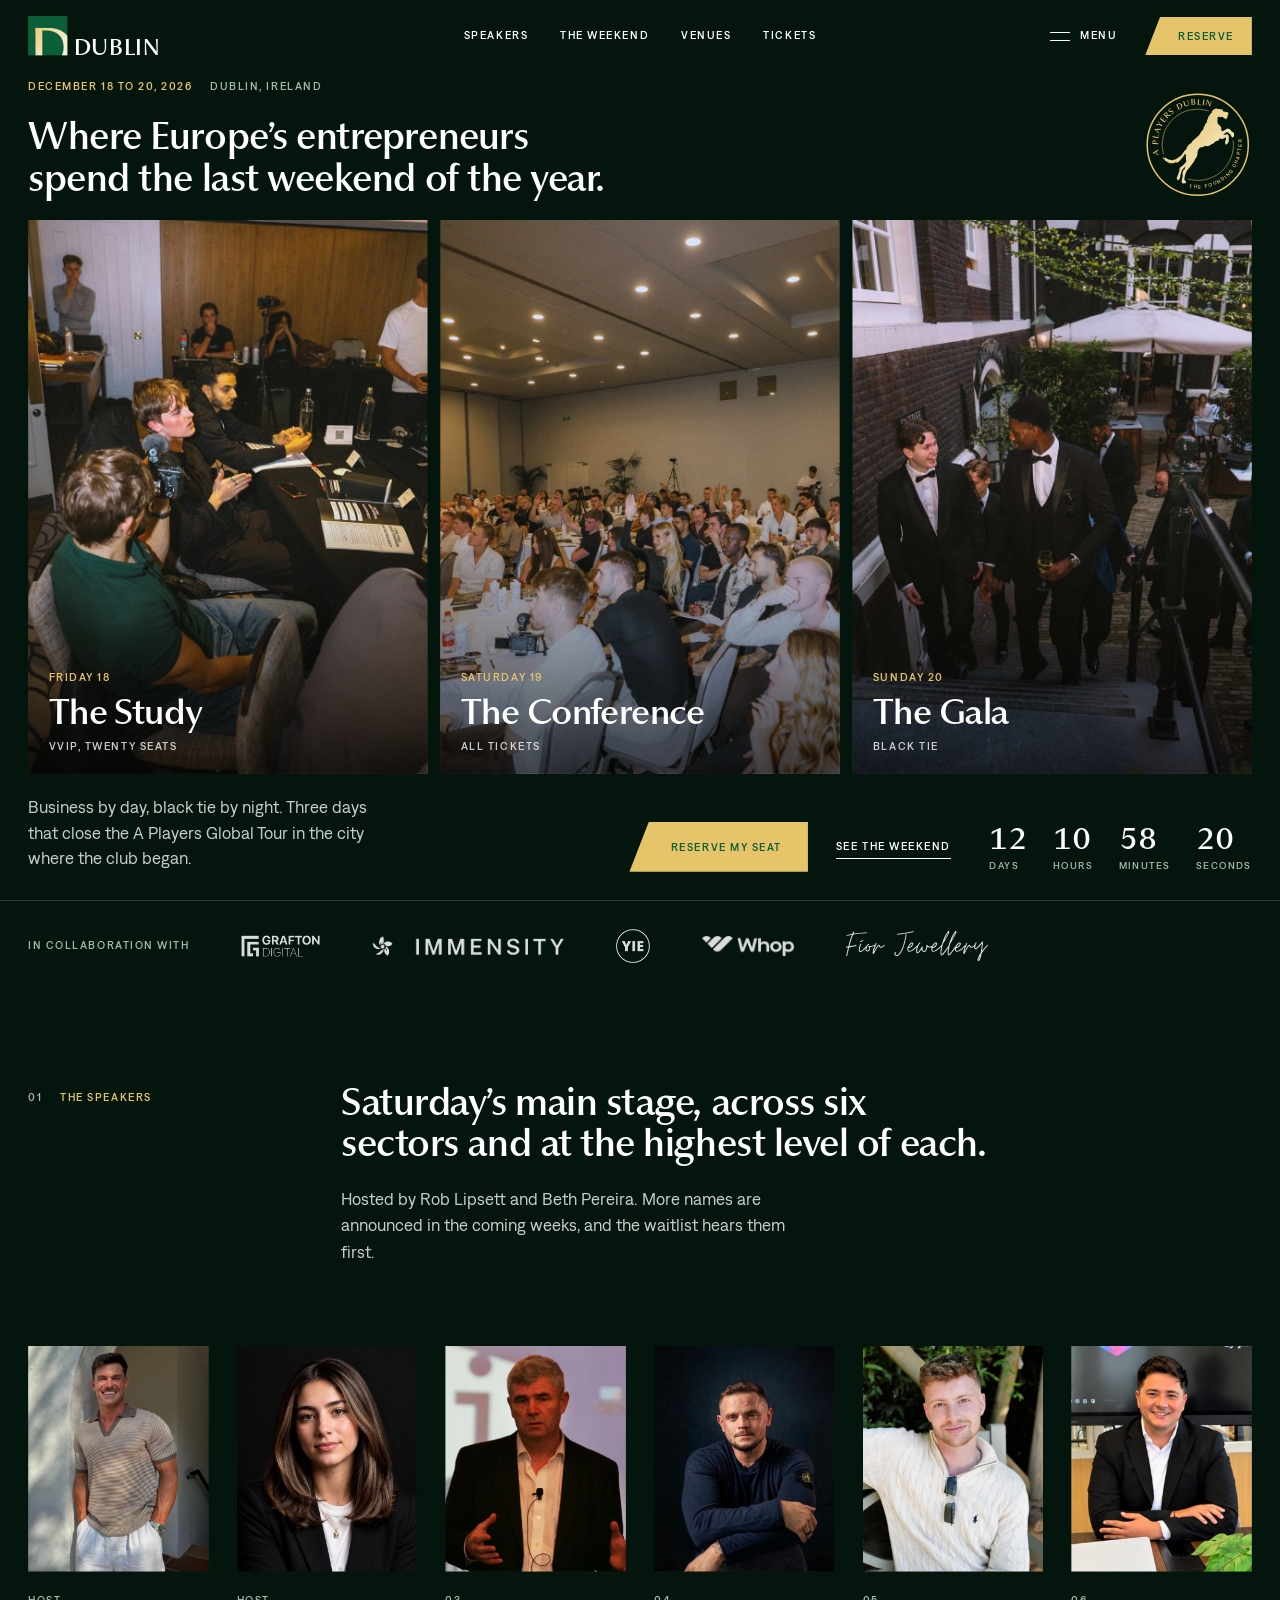
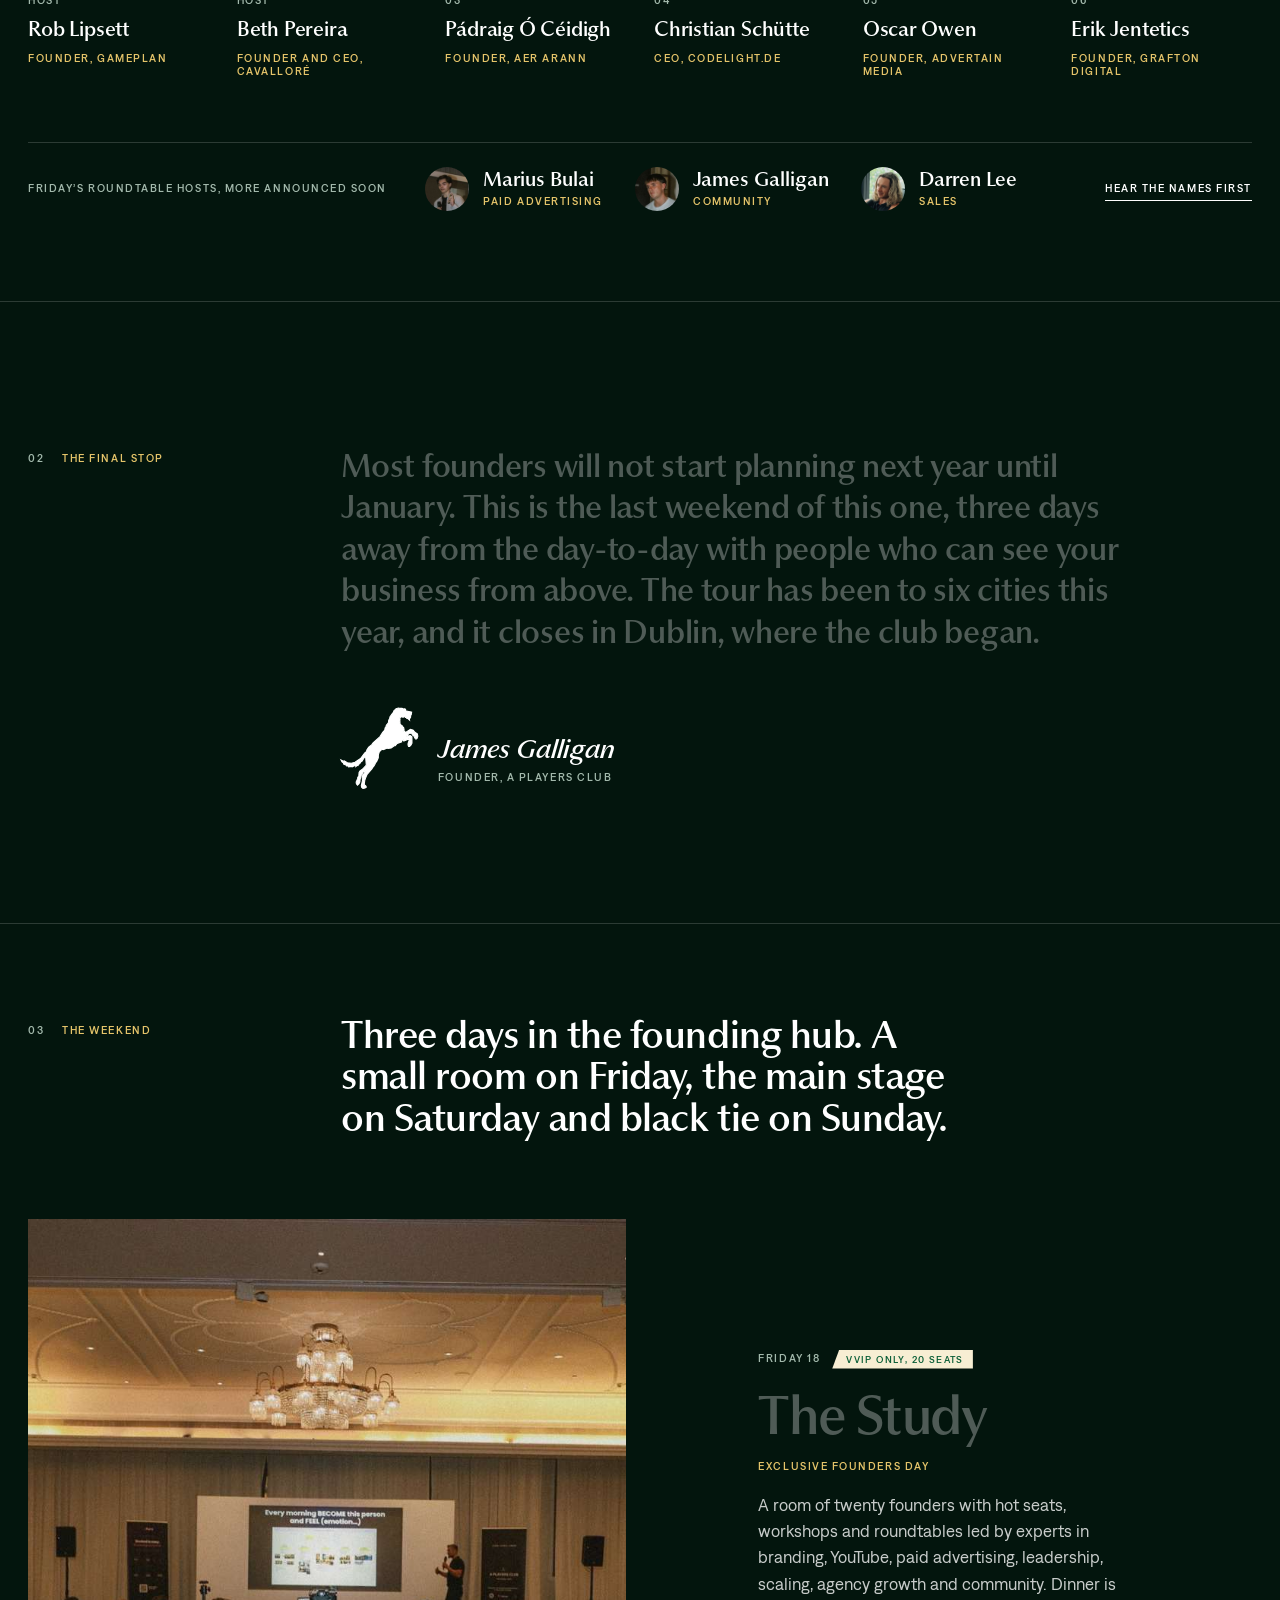
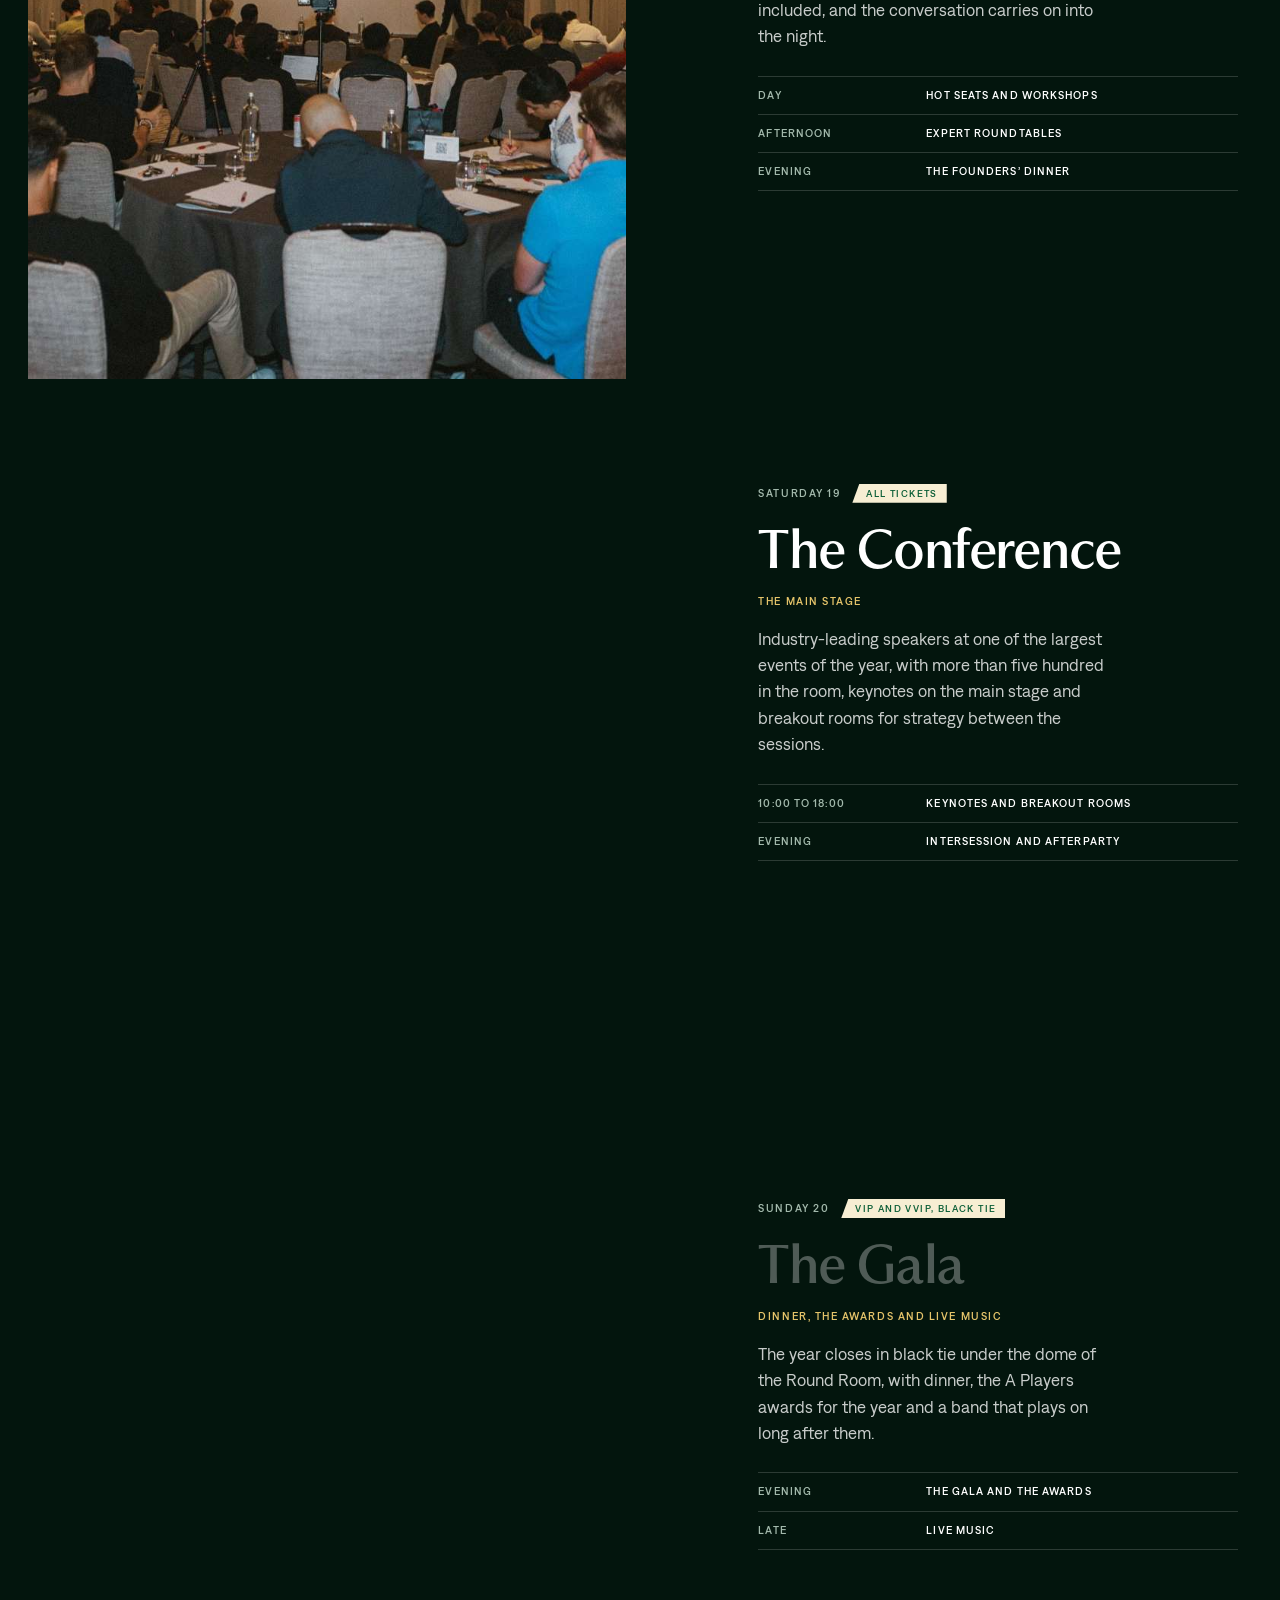
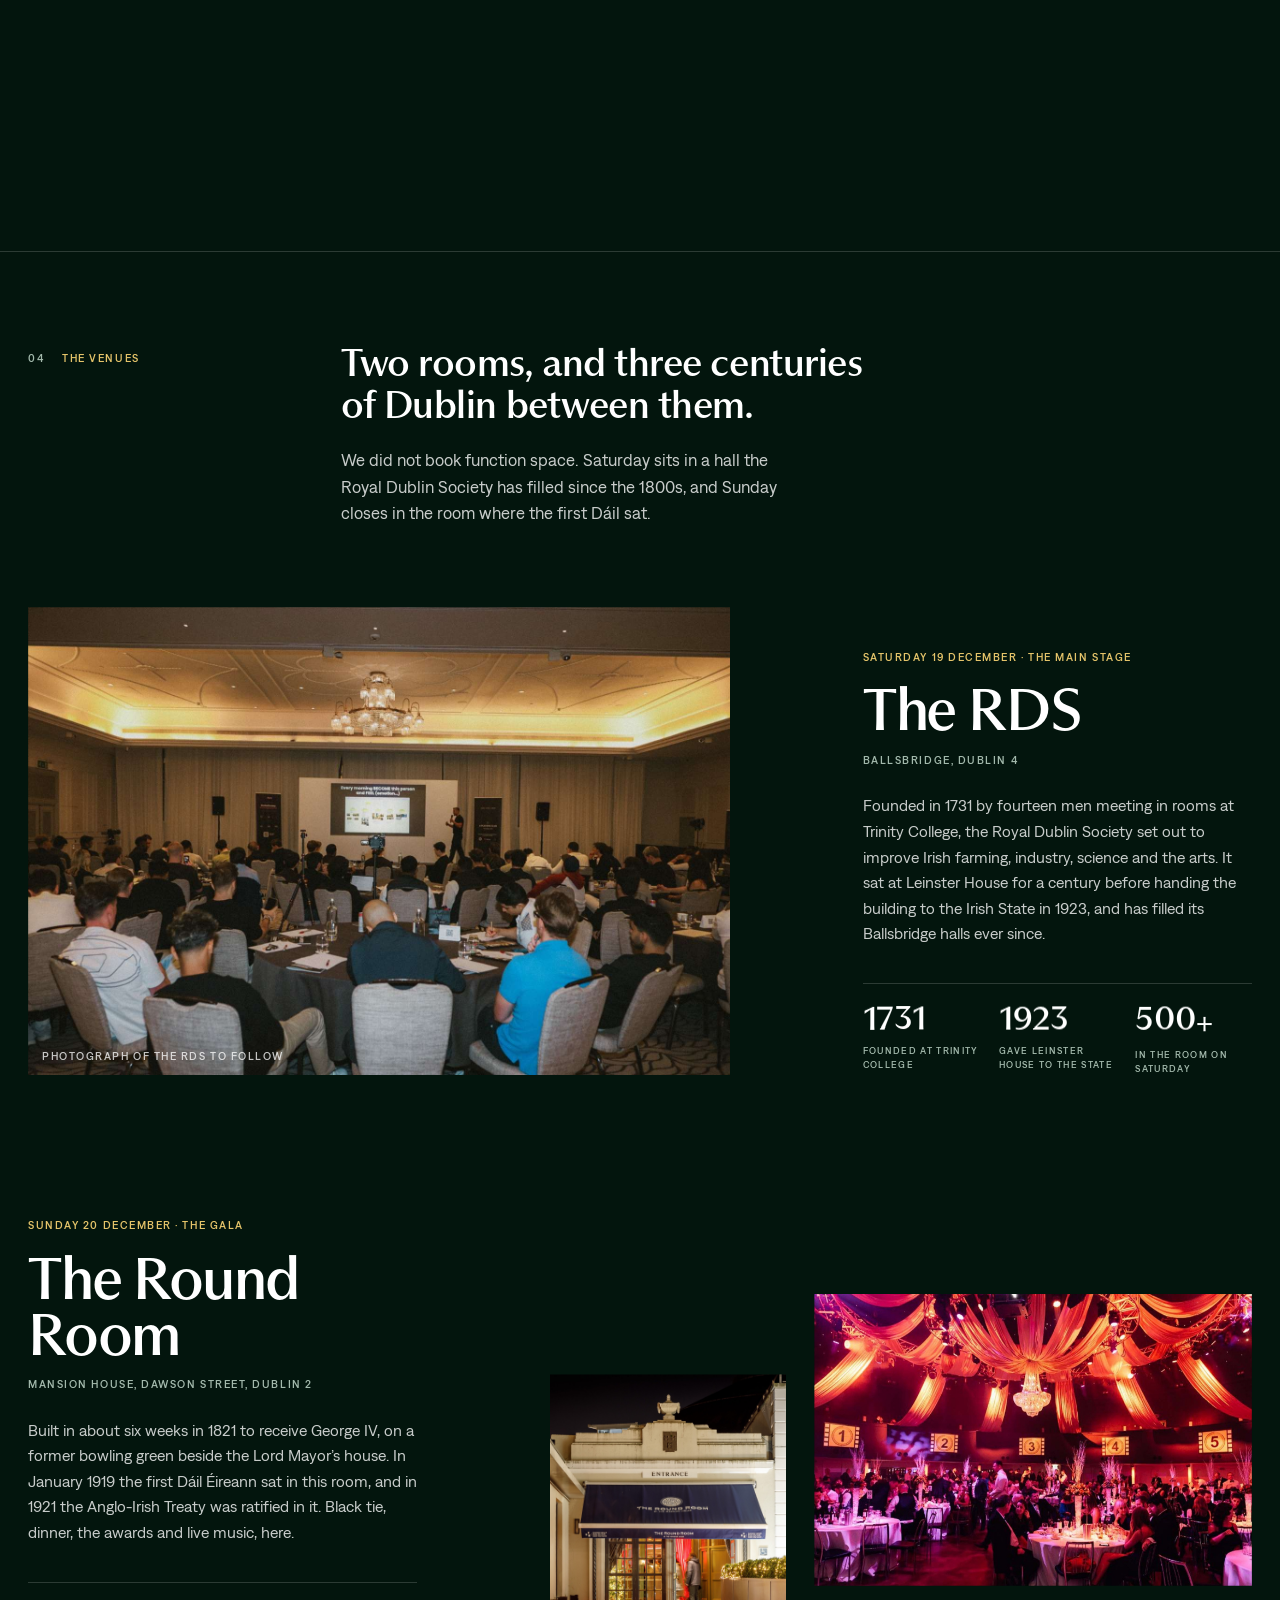
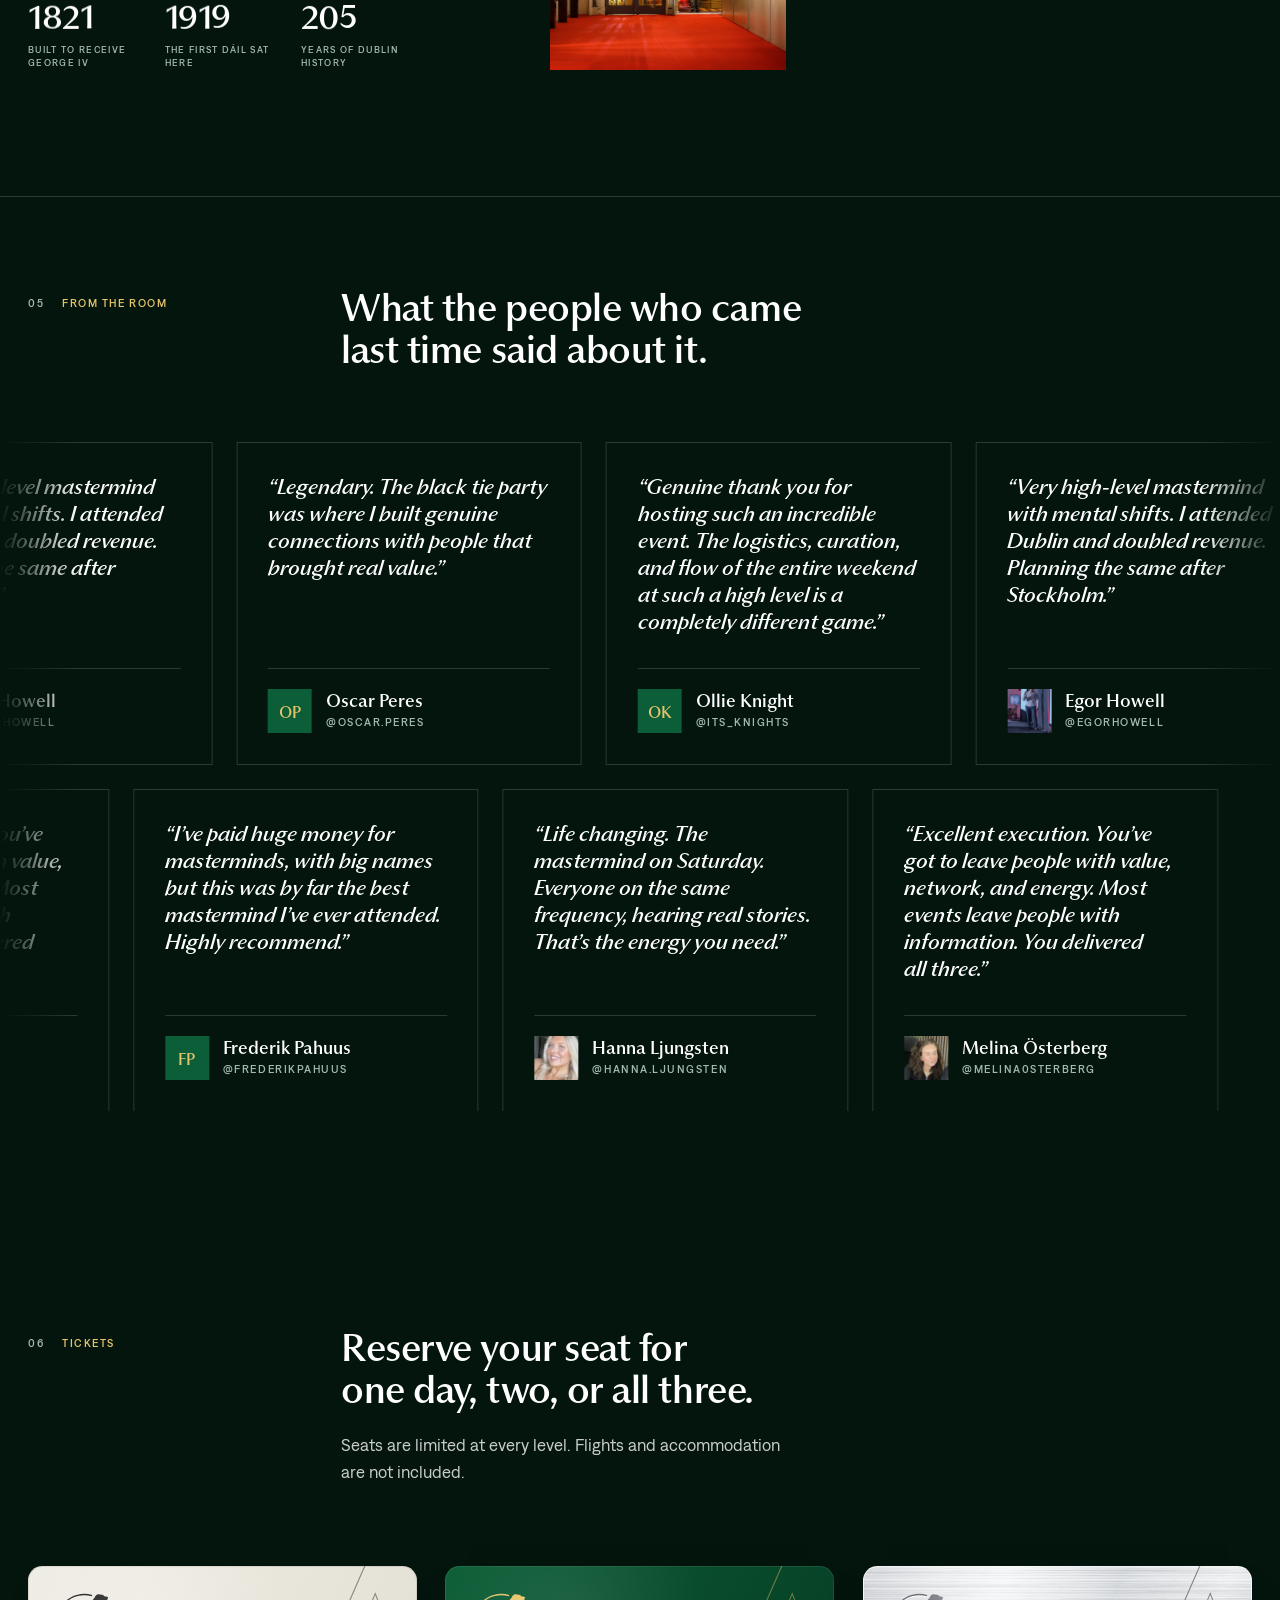
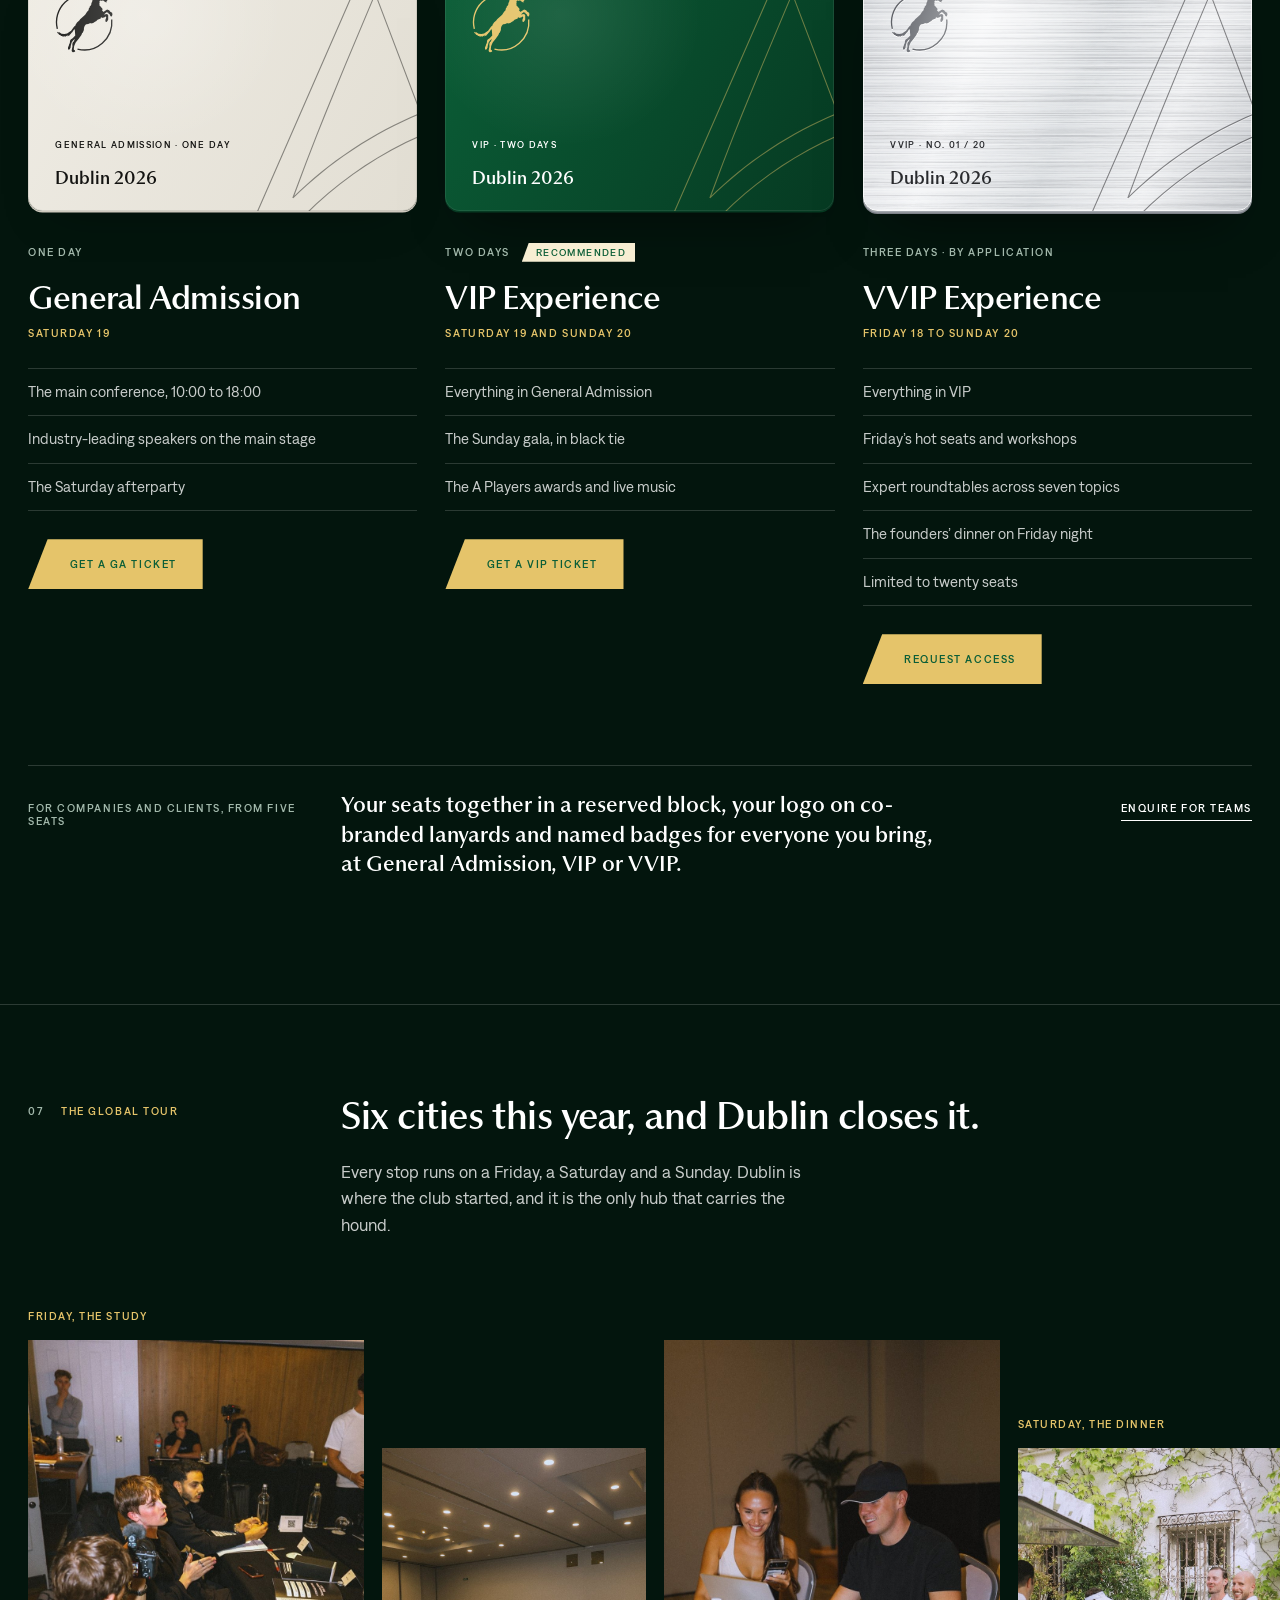
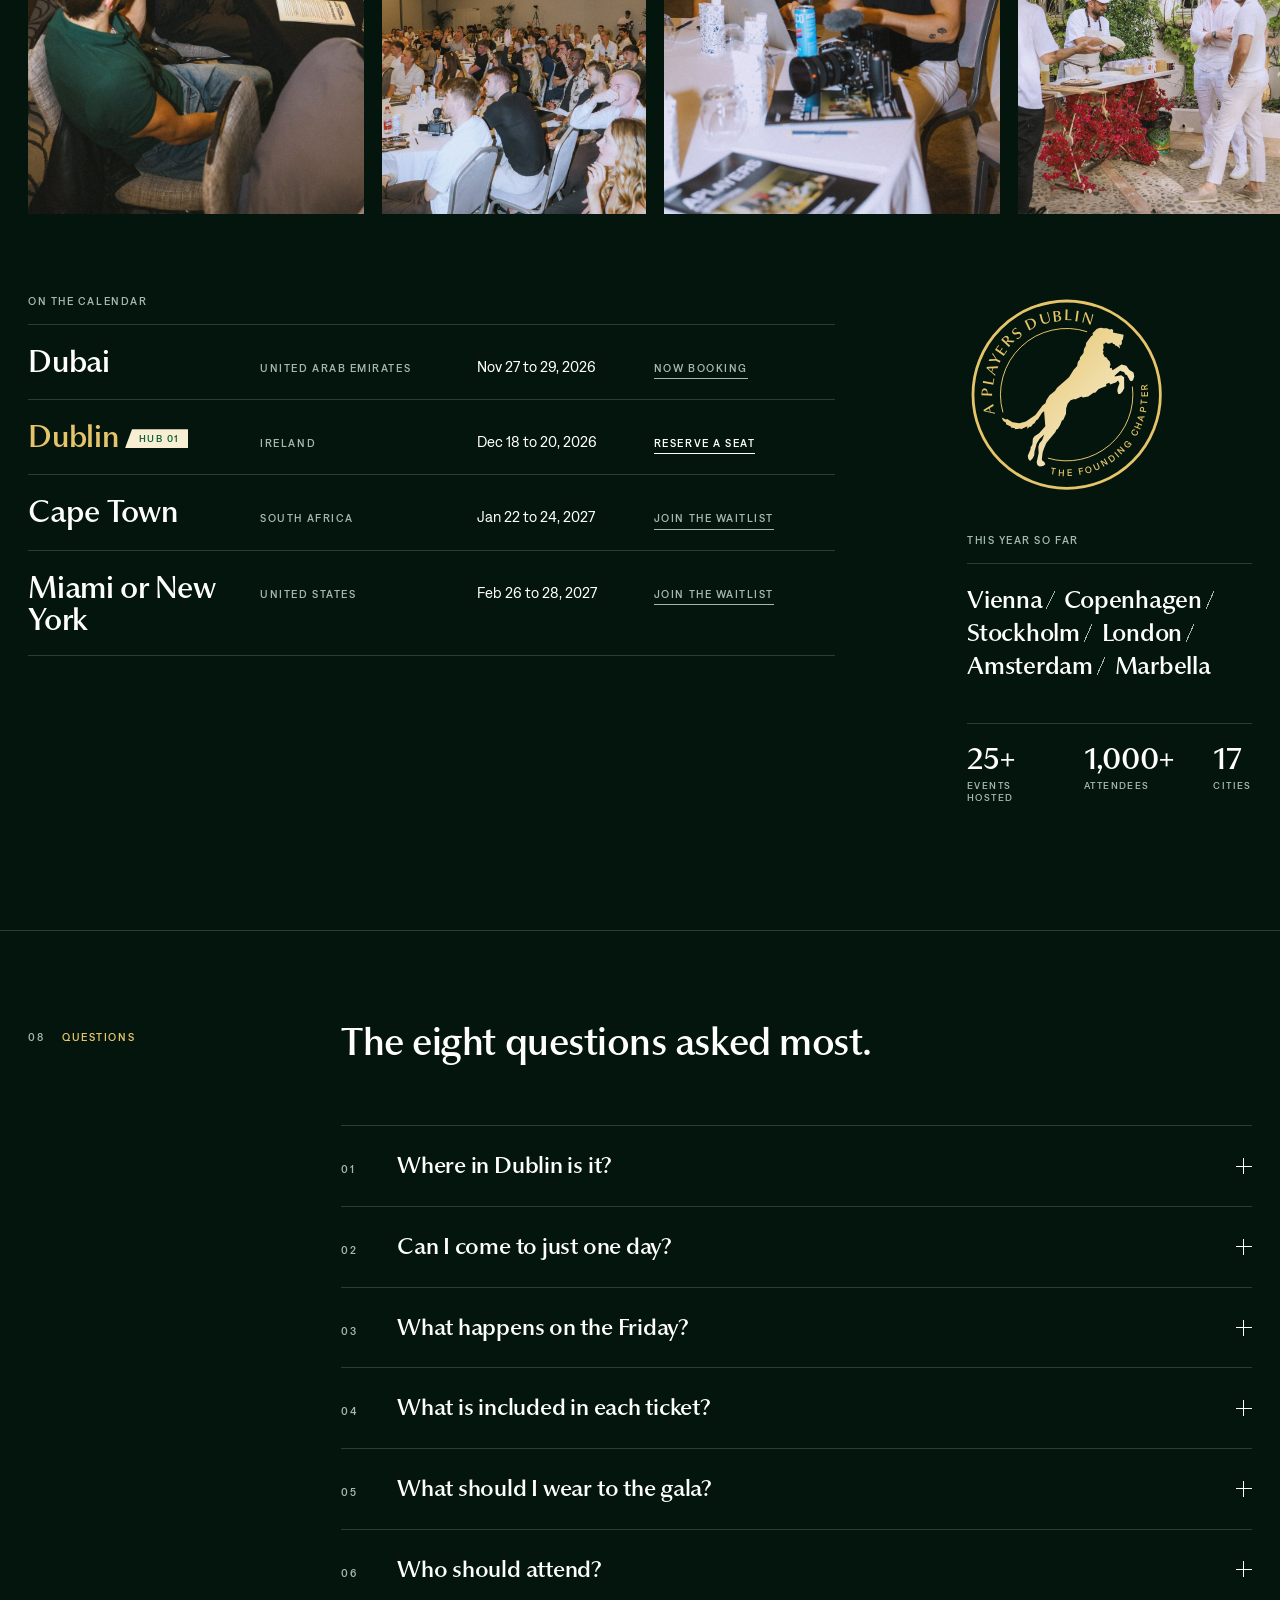
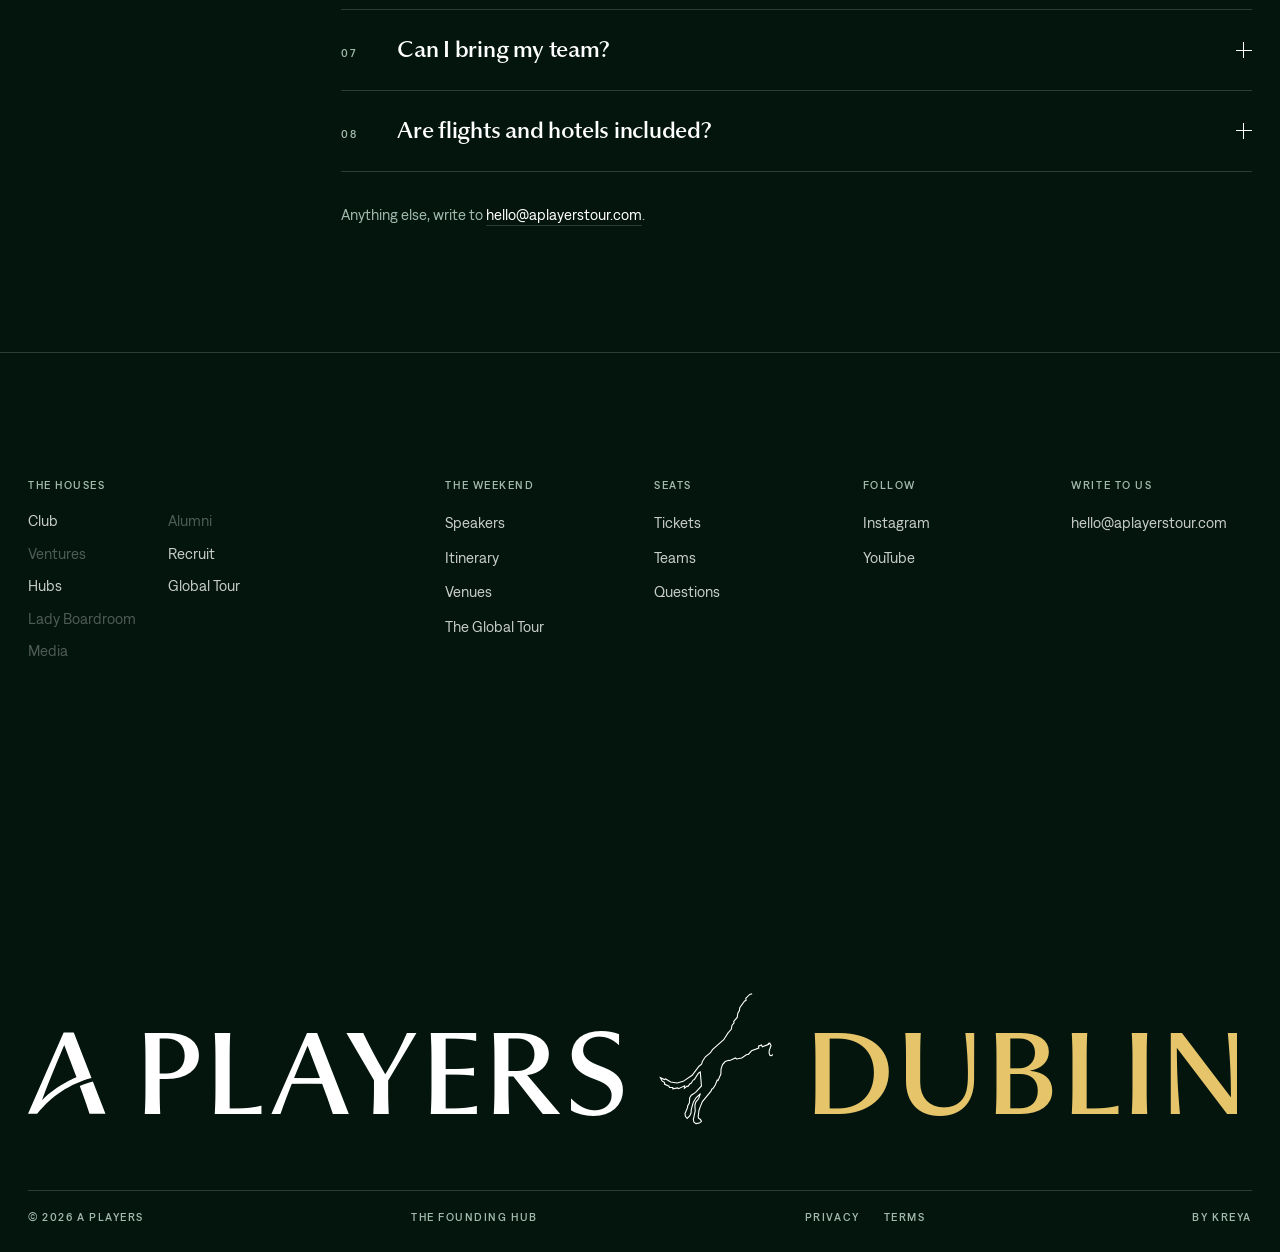
